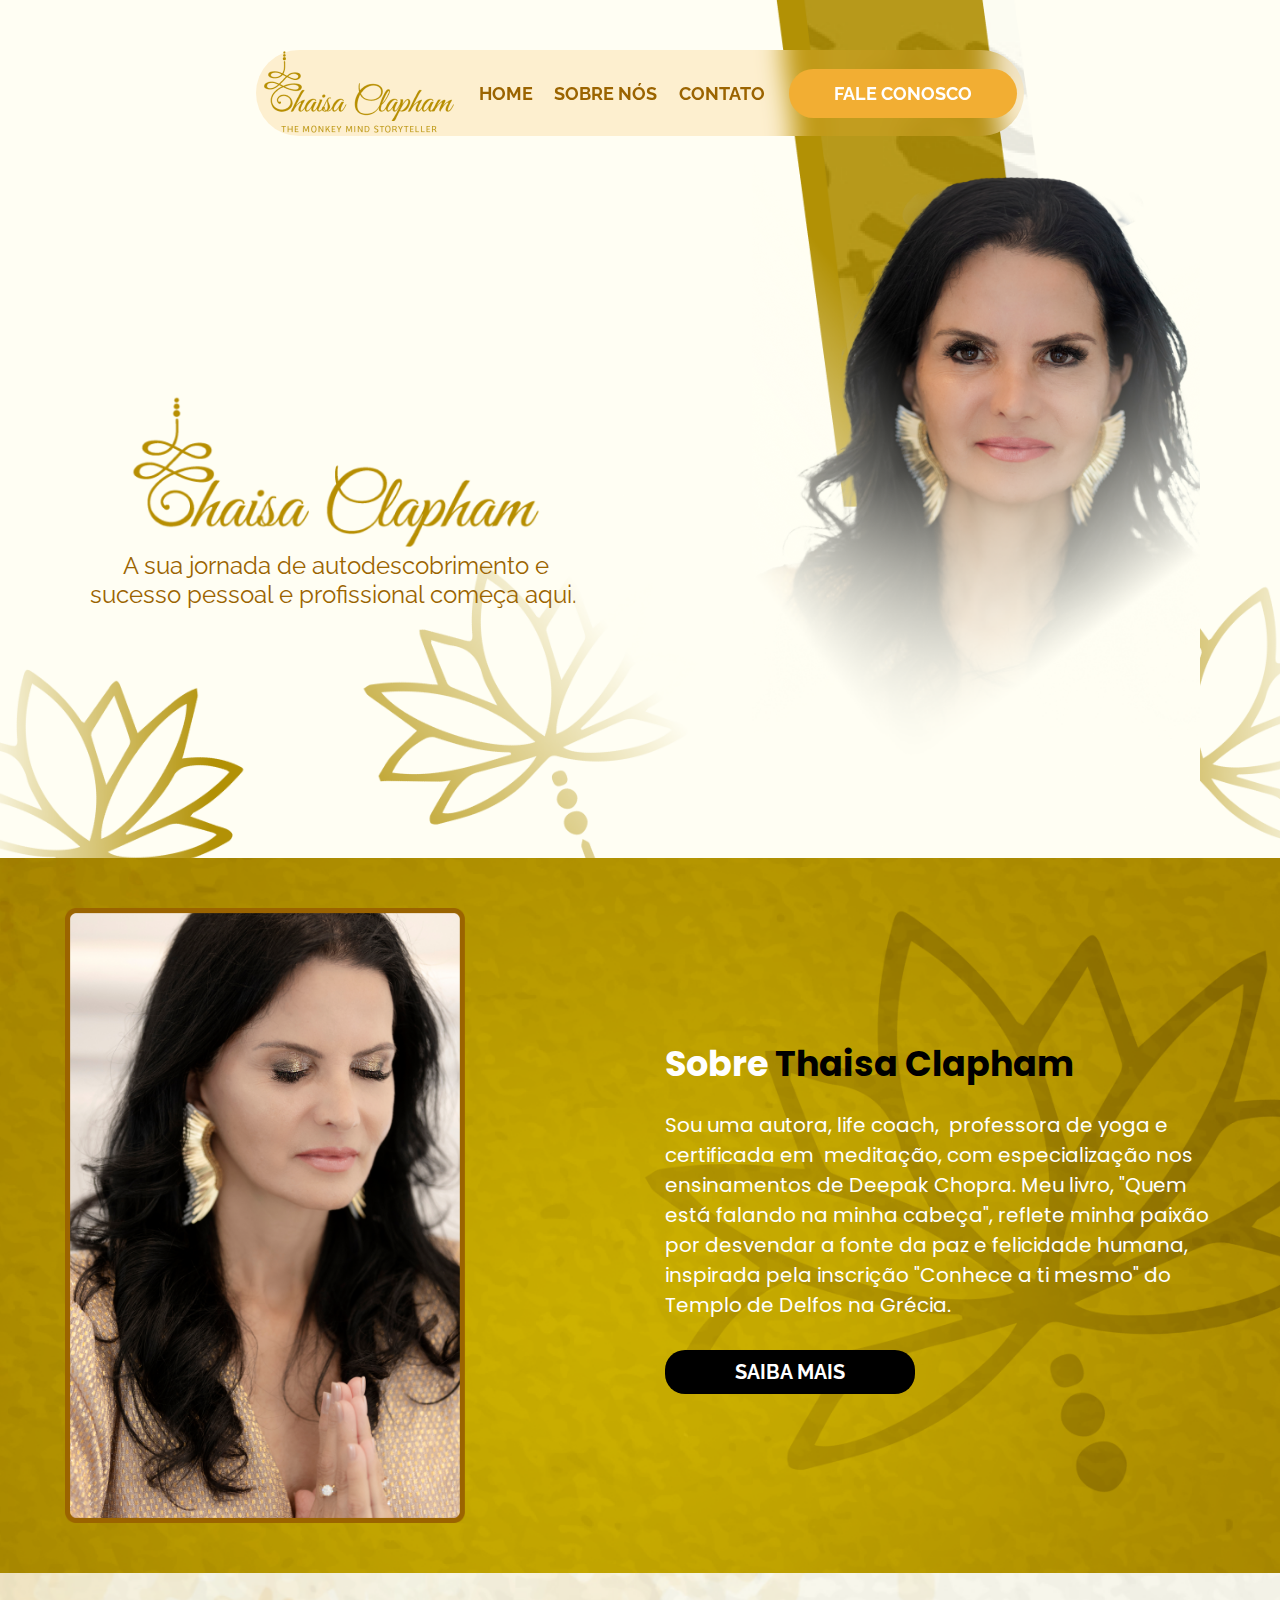
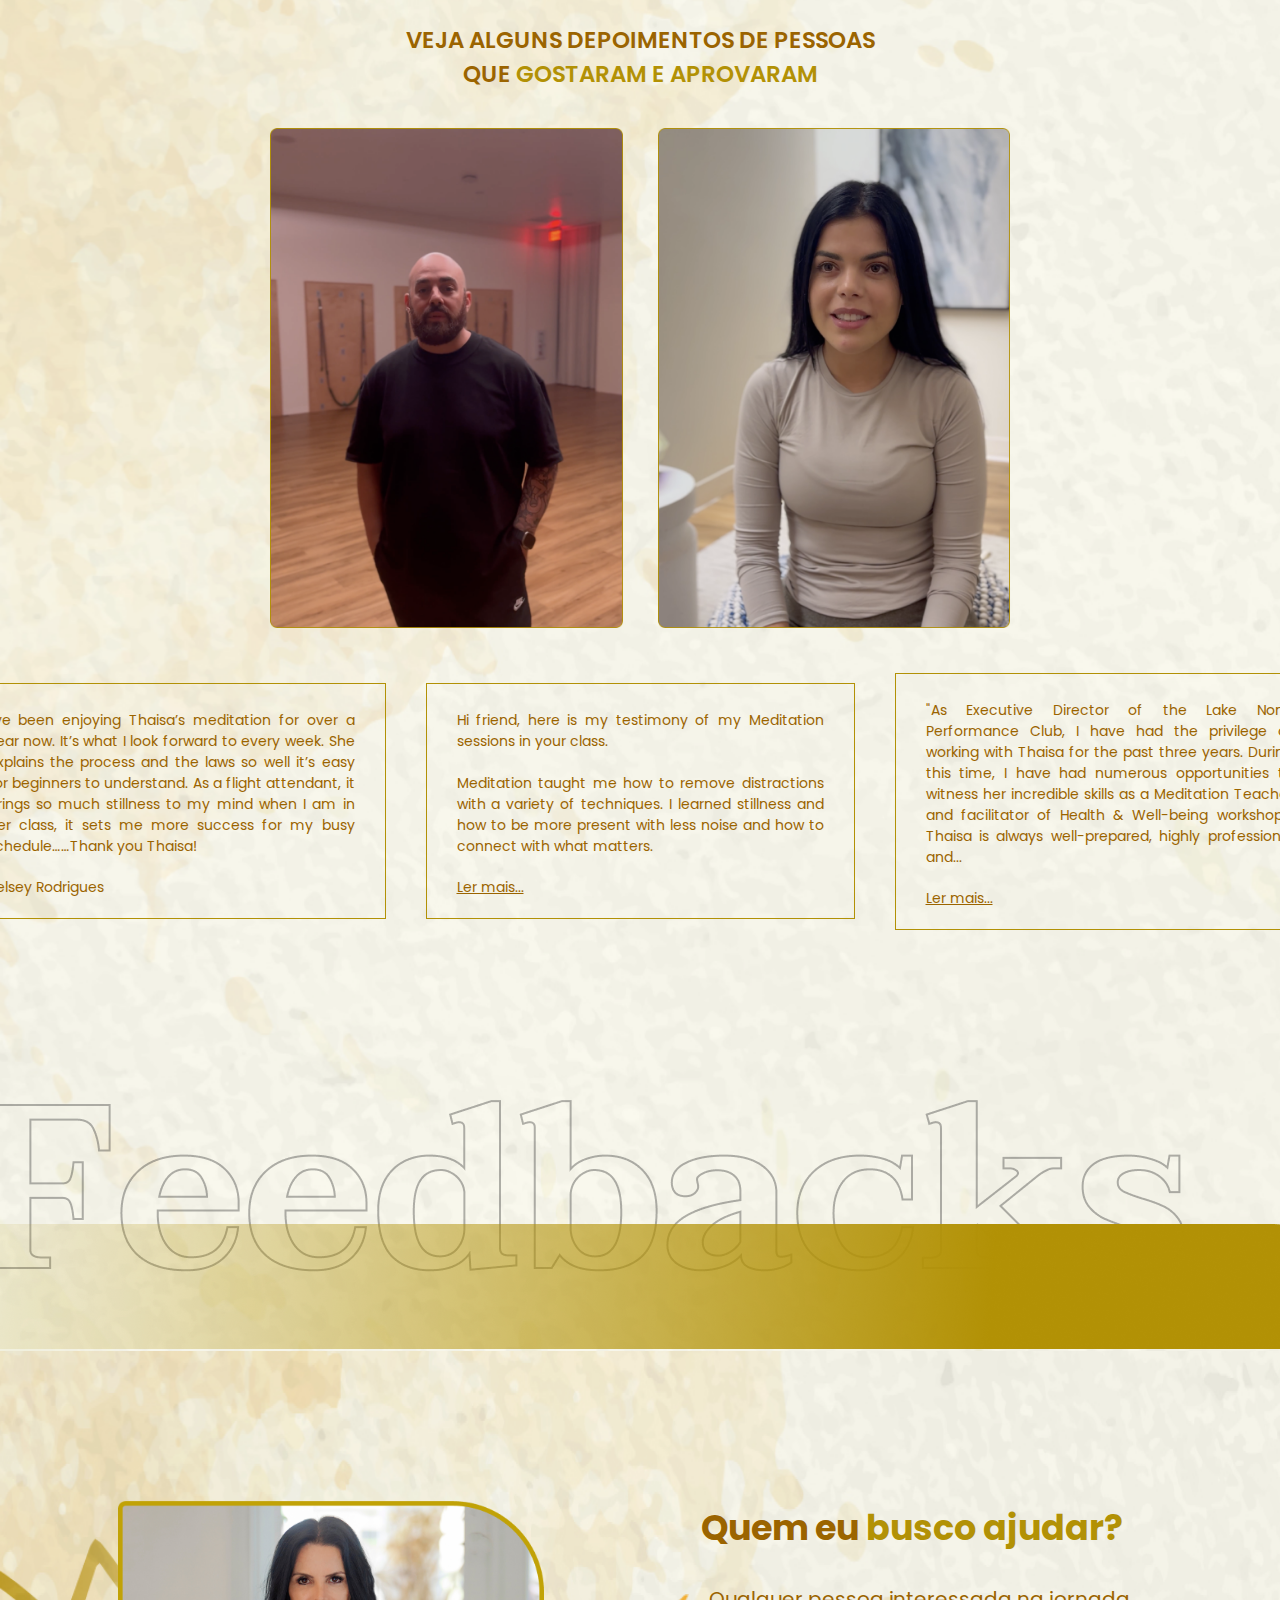
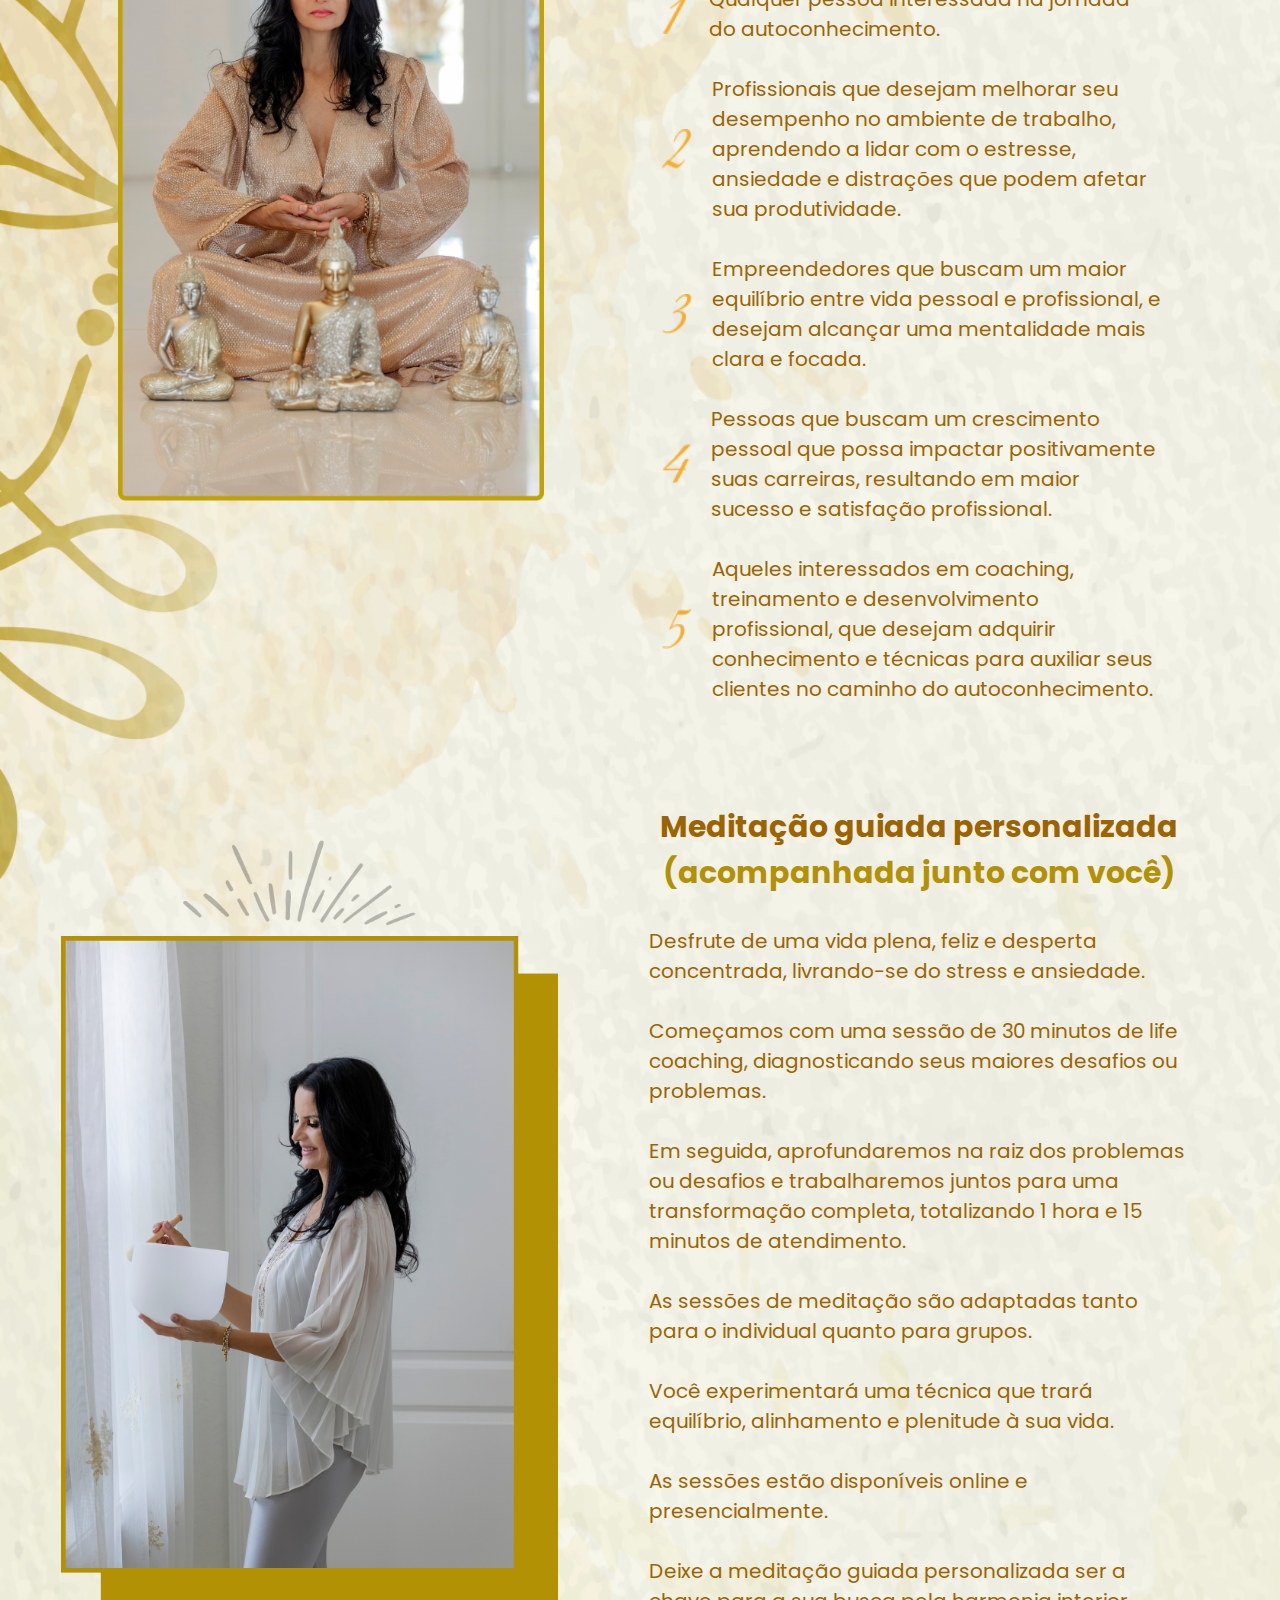
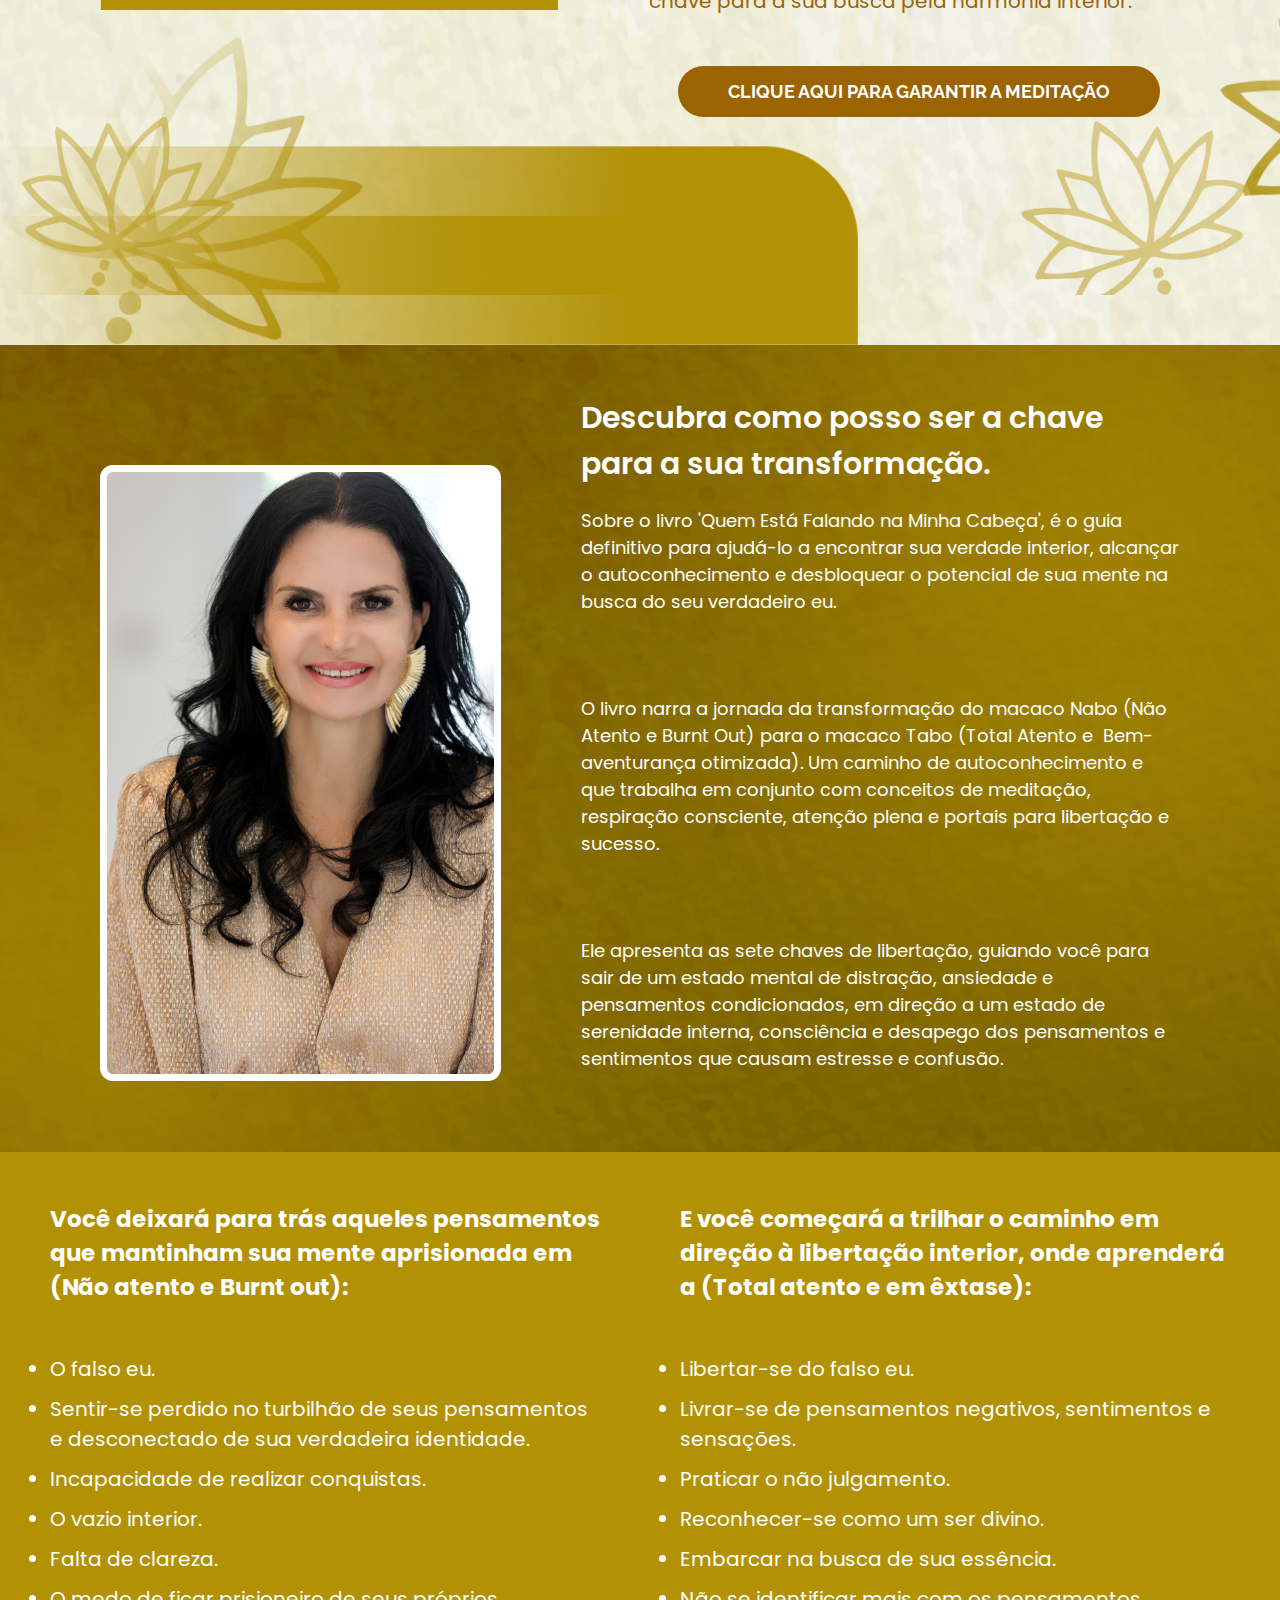
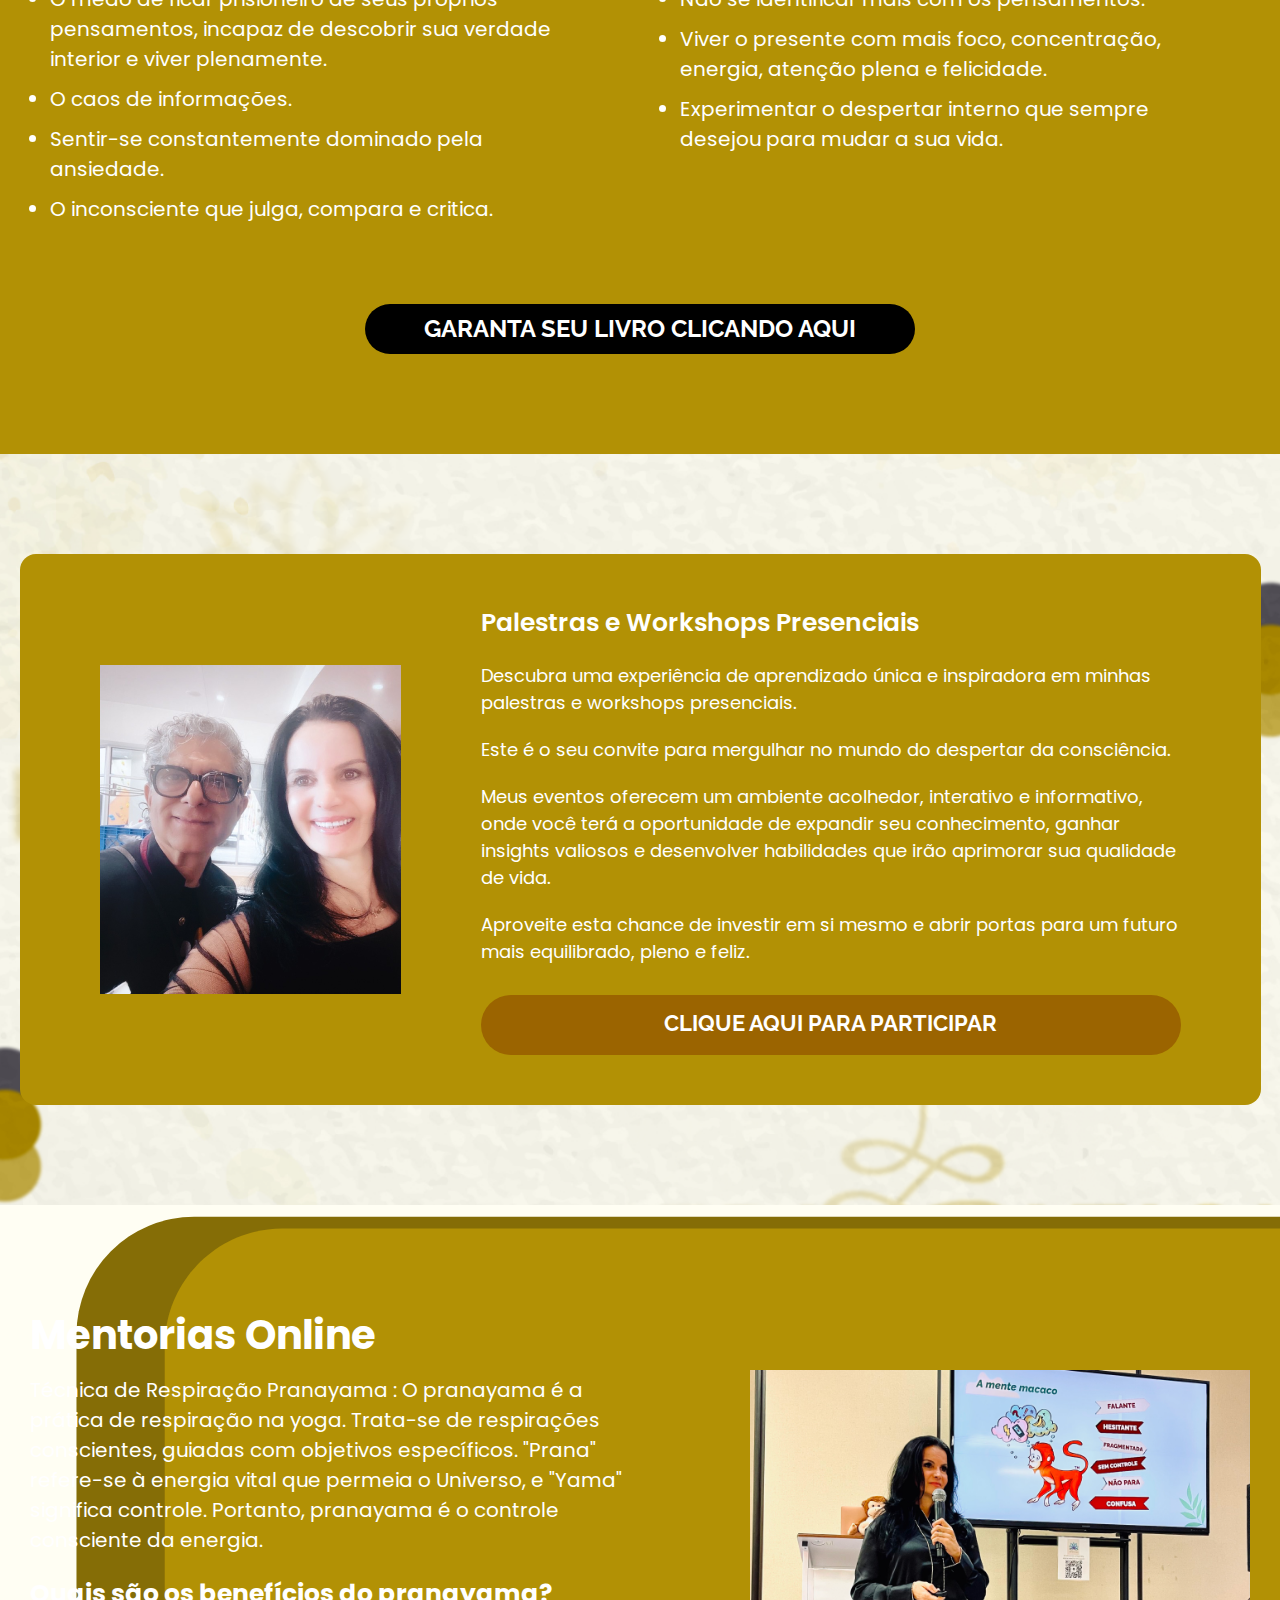
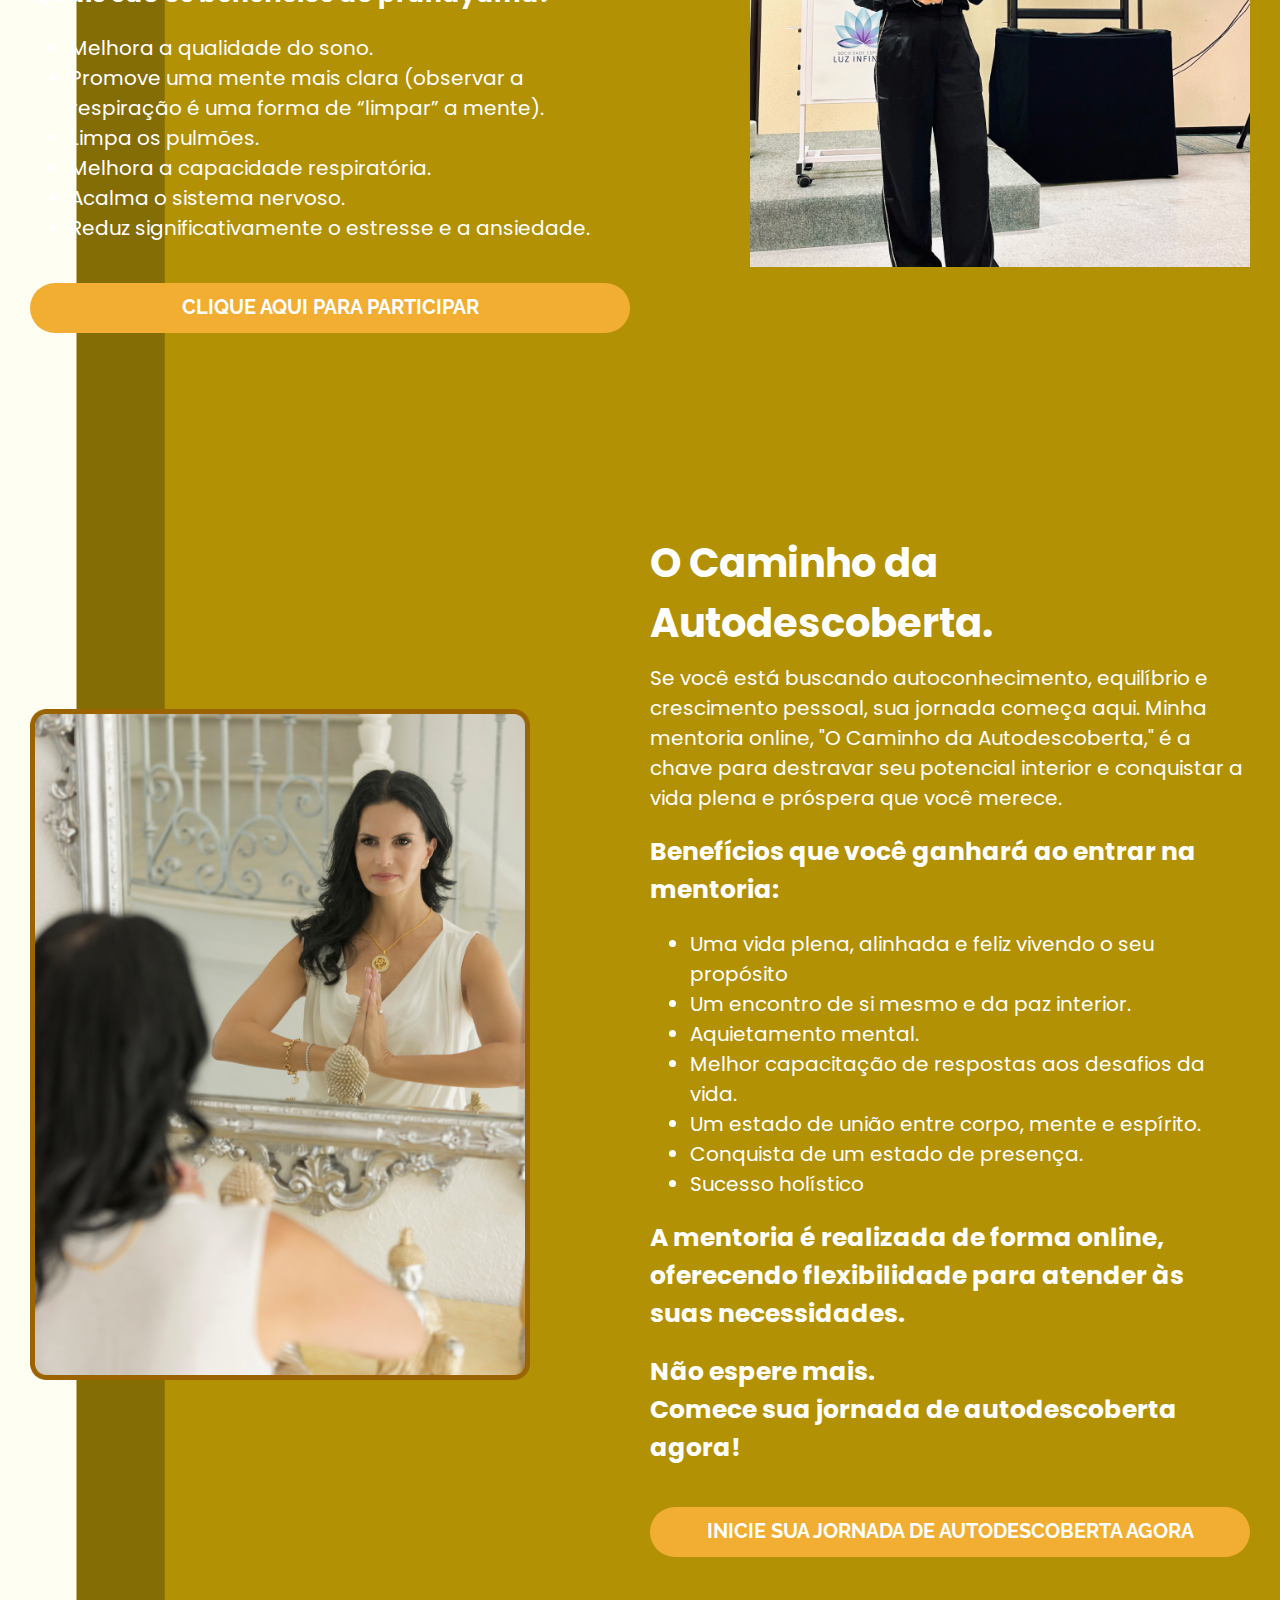
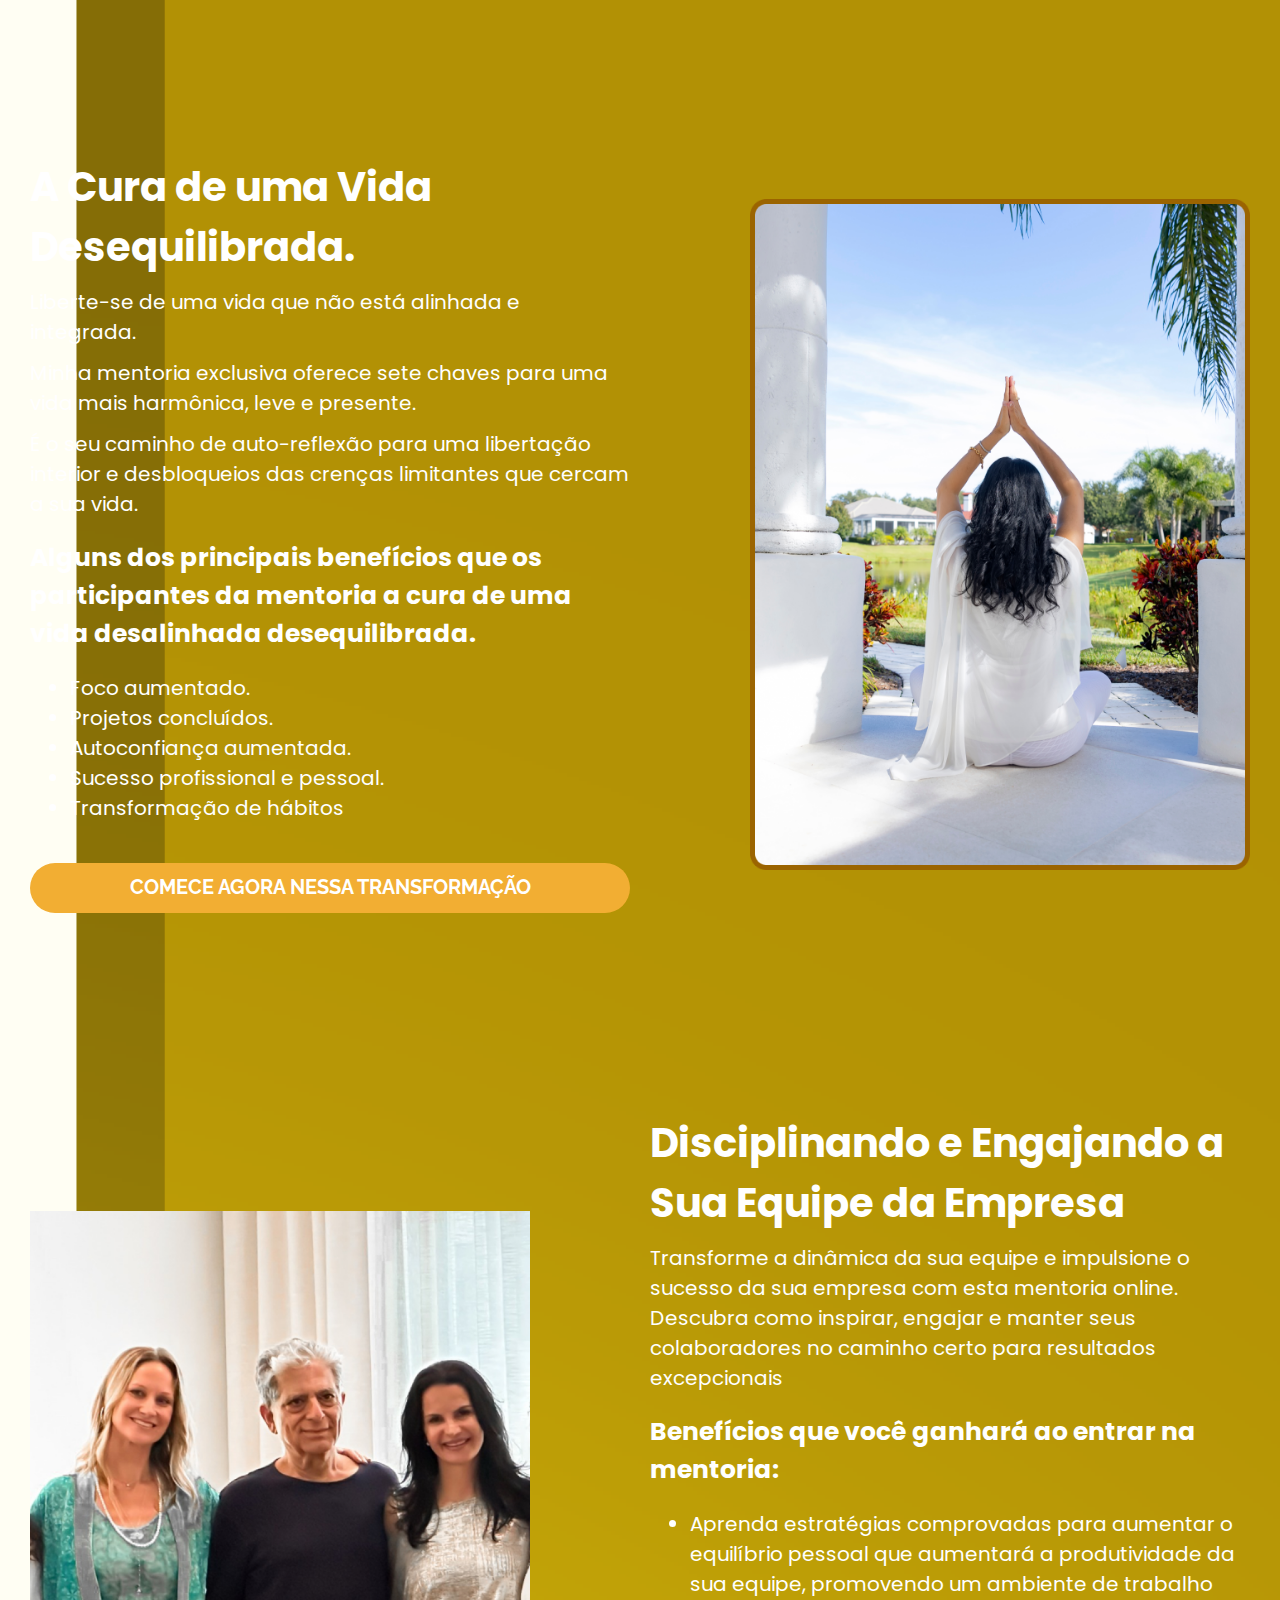
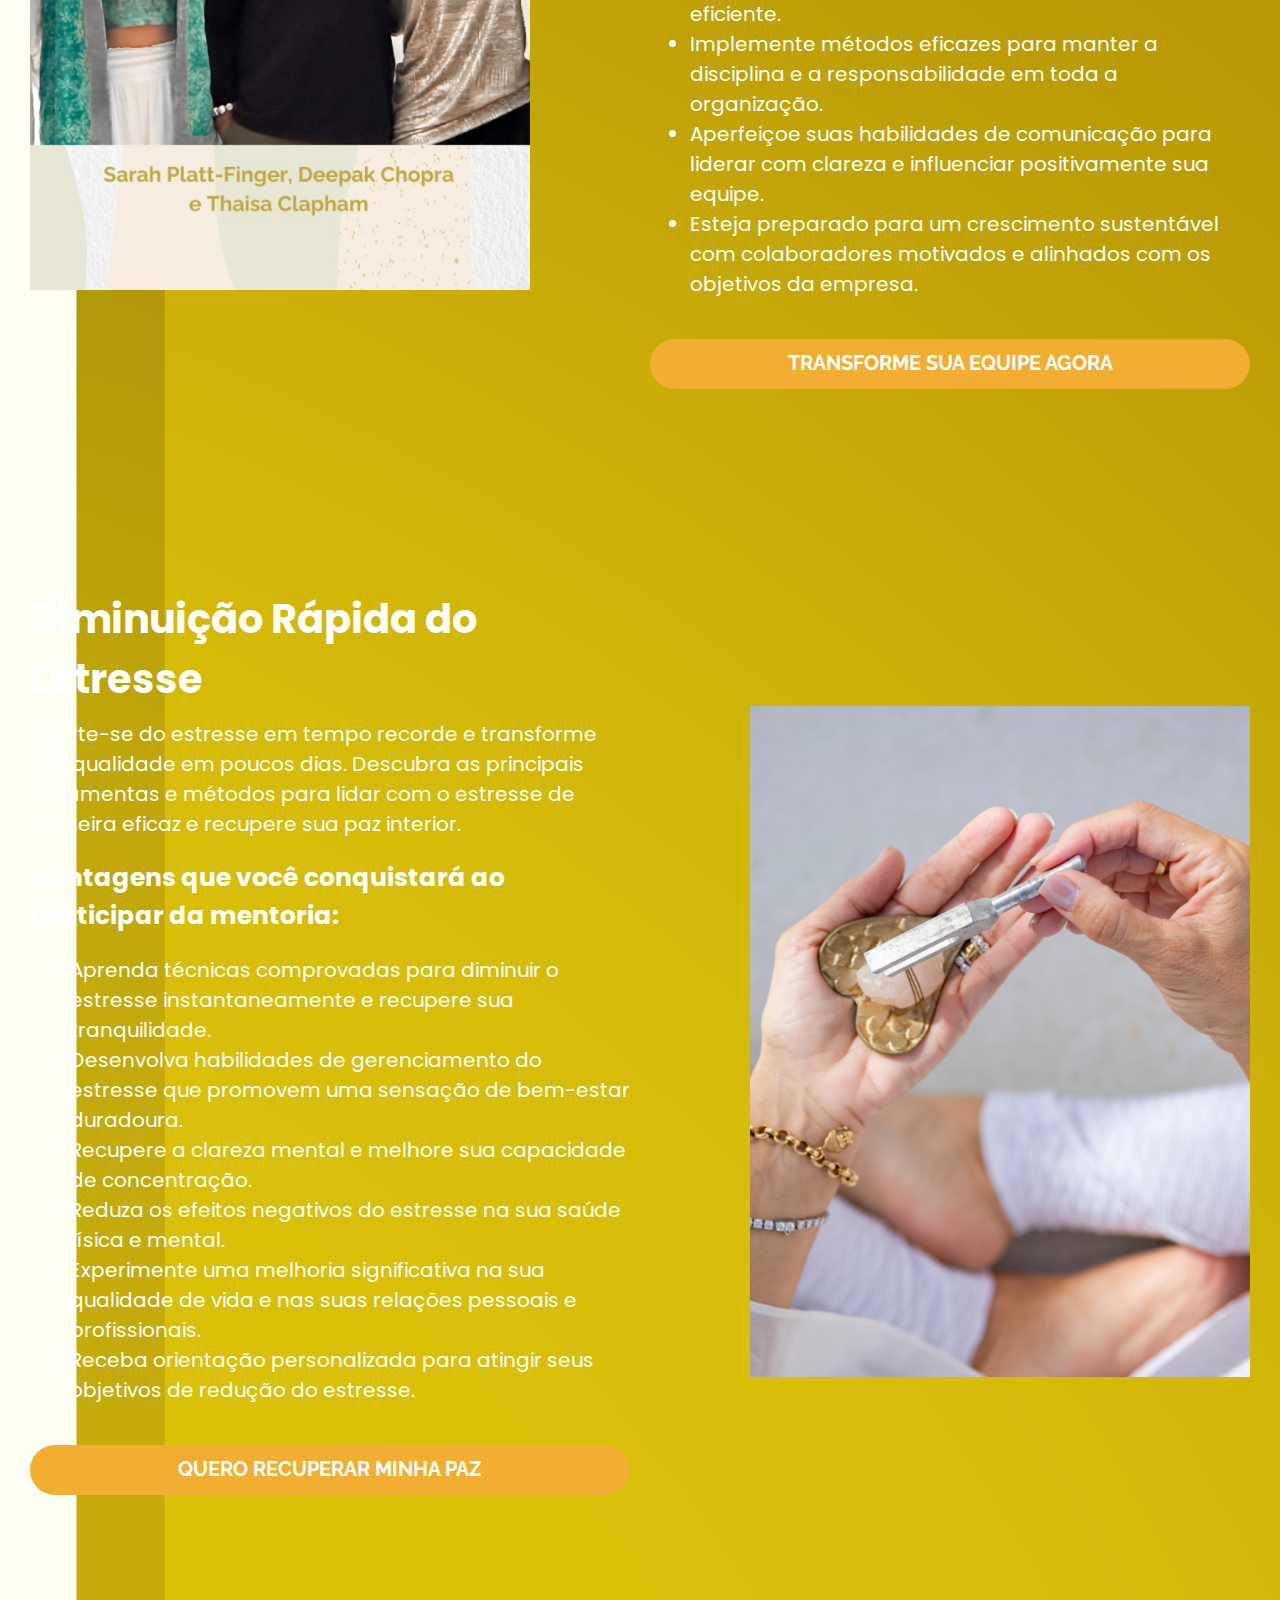
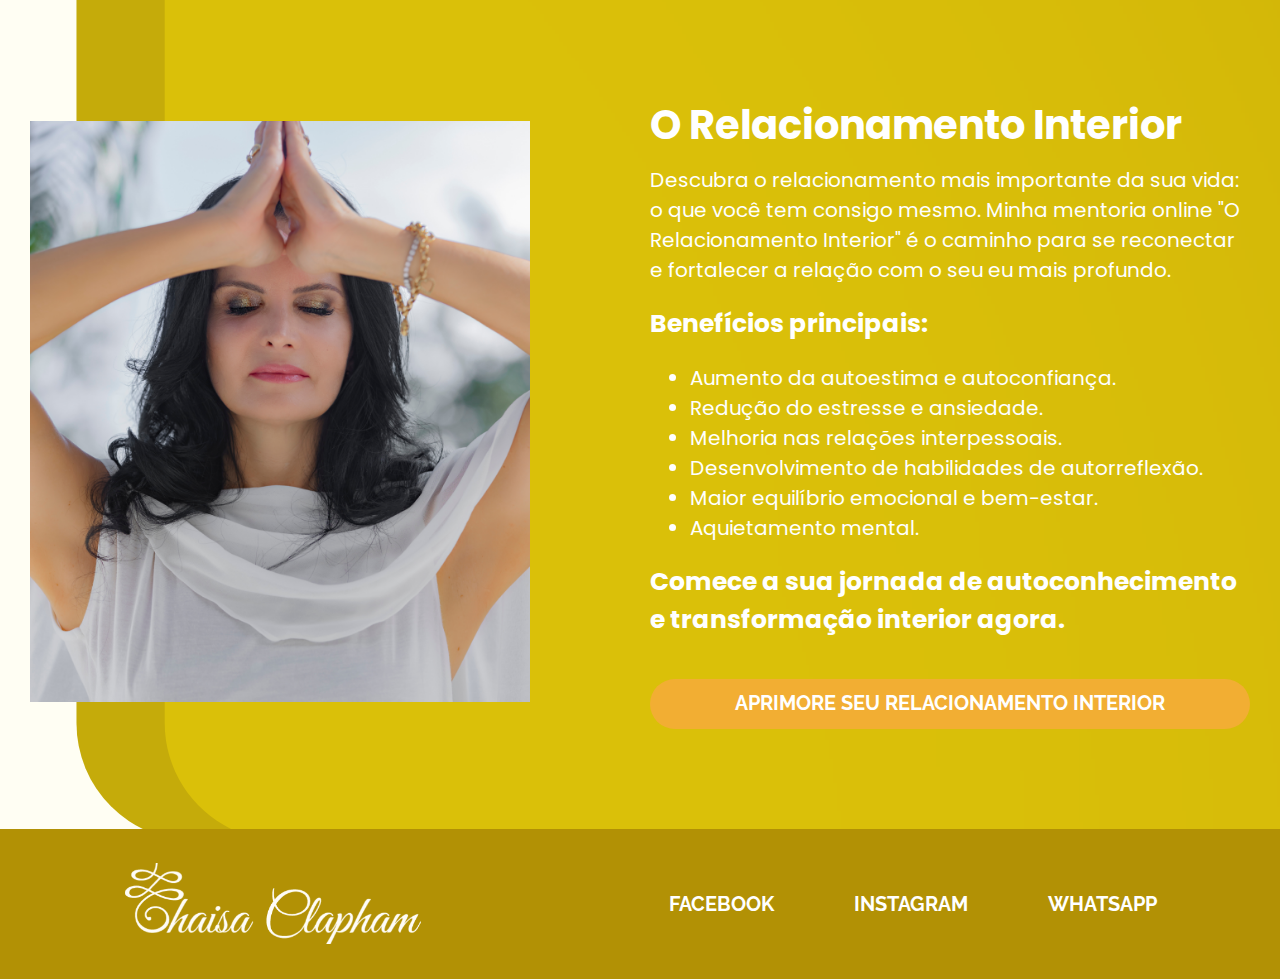
==== index.html @ 7221dc23 "added responsive menu" ====
<!DOCTYPE html>
<html lang="en">

<head>
    <meta charset="UTF-8">
    <meta name="viewport" content="width=device-width, initial-scale=1.0">
    <title>Thaisa Clapham - Meditation</title>
    <!-- Meta tags -->
    <meta name="description" content="Encontre paz interior e equilíbrio através da prática de meditação. Descubra técnicas, guias e recursos para iniciar ou aprimorar sua jornada de meditação.">
    <meta name="keywords" content="meditação, mindfulness, prática de meditação, bem-estar, saúde mental, relaxamento, técnicas de meditação, respiração consciente">
    <meta name="author" content="Thaisa Clapham">
    <meta name="robots" content="index, follow">
    <meta name="apple-mobile-web-app-capable" content="yes">
    <meta name="apple-mobile-web-app-status-bar-style" content="black-translucent"> 
    <meta name="apple-mobile-web-app-title" content="Nome do seu site ou aplicativo"> 
    <meta property="og:title" content="Thaisa Clapham - Meditação para a Paz Interior"> 
    <meta property="og:description" content="Descubra técnicas de meditação para encontrar paz interior e equilíbrio em sua vida diária.">
    <meta property="og:image" content="./assets/img/favicon/apple-touch-icon.png"> 
    <!-- CSS -->
    <link rel="stylesheet" href="./assets/css/style.css">
    <script src="./assets/js/main.js" defer></script>

    <!--Google Fonts-->
    <link rel="preconnect" href="https://fonts.googleapis.com">
    <link rel="preconnect" href="https://fonts.gstatic.com" crossorigin>
    <link
        href="https://fonts.googleapis.com/css2?family=Poppins:ital,wght@0,100;0,200;0,300;0,400;0,500;0,600;0,700;0,800;0,900;1,100;1,200;1,300;1,400;1,500;1,600;1,700;1,800;1,900&family=Raleway:ital,wght@0,100..900;1,100..900&display=swap"
        rel="stylesheet">
    <!-- Favicon-->
    <link rel="apple-touch-icon" sizes="180x180" href="./assets/img/favicon/apple-touch-icon.png">
    <link rel="icon" type="image/png" sizes="32x32" href="./assets/img/favicon/favicon-32x32.png">
    <link rel="icon" type="image/png" sizes="16x16" href="./assets/img/favicon/favicon-16x16.png">
    <link rel="manifest" href="./assets/img/favicon/site.webmanifest">
    <link rel="mask-icon" href="./assets/img/favicon/safari-pinned-tab.svg" color="#b29105">
    <meta name="msapplication-TileColor" content="#da532c">
    <meta name="theme-color" content="#ffffff">
</head>
</head>

<body>
    <section id="home" class="home">
        <nav class="nav-desk ">
            <img src="./assets/img/logo_nav.png">
            <ul class="nav-list">
                <li class="nav-list-item"><a href="#home">Home</a></li>
                <li class="nav-list-item"><a href="#about">Sobre nós</a></li>
                <li class="nav-list-item"><a href="#contact">Contato</a></li>
            </ul>
            <a href="#"><button class="cta-nav">Fale conosco</button></a>
        </nav>

        <nav class="nav-mobile">
            <img class="nav-logo" src="./assets/img/logo_nav.png">
            <div class="menu">
                <img class="open-menu" class="open" src="./assets/img/home/menu.svg">

            </div>
            <div class="showMenu hide">
                <ul class="nav-list ">
                    <li class="nav-list-item"><a href="#home">Home</a></li>
                    <li class="nav-list-item"><a href="#about">Sobre nós</a></li>
                    <li class="nav-list-item"><a href="#contact">Contato</a></li>
                    <li class="nav-list-item cta-mobile"><a href="#">Fale Conosco</a></li>
                </ul>

            </div>
        </nav>

        
        
        <div class="home-content">
            <div class="home-text">
                <img class="home-img" src="./assets/img/home/logo.png">
                <h1 class="home-title">A sua jornada de autodescobrimento e sucesso pessoal e profissional começa aqui. 
                </h1>
            </div>
            <img class="home-banner" src="./assets/img/home/home-img.png">

        </div>
    </section>

    <section id="about" class="about">
        <img class="about-img" src="./assets/img/about/about_thaisa.png">

        <div class="about-content">
            <h1 class="about-title"><span class="highlight-white">Sobre </span>Thaisa Clapham</h1>
            <p class="about-subtitle">Sou uma autora, life coach,  professora de yoga e certificada em  meditação, com
                especialização nos ensinamentos de Deepak Chopra. Meu livro, "Quem está falando na minha cabeça",
                reflete minha paixão por desvendar a fonte da paz e felicidade humana, inspirada pela inscrição "Conhece
                a ti mesmo" do Templo de Delfos na Grécia.</p>
            <a href="#" class="cta-about">Saiba mais</a>
        </div>
    </section>

    <section id="testimonials" class="testimonials">
        <h1 class="testimonials-title">Veja alguns depoimentos de pessoas que <span class="highlight-secondary">gostaram
                e aprovaram</span></h1>
        <div class="customer">
            <img class="customer-img" src="./assets/img/testimonial/testimonial1.png" alt="image 01">
            <img class="customer-img" src="./assets/img/testimonial/testimonial2.png" alt="image 02">
        </div>
        <div class="testimonials-box">
            <div class="testimonial-content">
                <p class="testimonial-text">I’ve been enjoying Thaisa’s meditation for over a year now. It’s what I look
                    forward to every week. She explains the process and the laws so well it’s easy for beginners to
                    understand. As a flight attendant, it brings so much stillness to my mind when I am in her class, it
                    sets me more success for my busy schedule……Thank you Thaisa!</p>
                <p class="testimonial-author">Kelsey Rodrigues</p>
            </div>
            <div class="testimonial-content">
                <p class="testimonial-text">Hi friend, here is my testimony of my
                    Meditation sessions in your class.
                    <br><br>
                    Meditation taught me how to remove distractions with a variety of techniques. I learned stillness
                    and how to be more present with less noise and how to connect with what matters.
                </p>
                <p class="testimonial-author"><a href="#">Ler mais...</a></p>
            </div>
            <div class="testimonial-content">
                <p class="testimonial-text">"As Executive Director of the Lake Nona Performance Club, I have had the
                    privilege of working with Thaisa for the past three years. During this time, I have had numerous
                    opportunities to witness her incredible skills as a Meditation Teacher and facilitator of Health &
                    Well-being workshops. Thaisa is always well-prepared, highly professional and...</p>
                    <p class="testimonial-author"><a href="#">Ler mais...</a></p>
            </div>
        </div>
        <div>
            <img class="feedback-img" src="./assets/img/testimonial/feedback.png">
        </div> 
    </section>

    <section id="services" class="services">
        <div class="service-one">
            <img class="service-one-img" src="./assets/img/services/img01.png">
            <div class="service-one-content">
                <h2 class="service-one-title">Quem eu <span class="highlight-secondary">busco ajudar?</span></h2>
                <ul class="service-one-list">
                    <li class="service-one-list-item"><img src="./assets/img/services/1.png">
                        <p>
                            Qualquer pessoa interessada na jornada do autoconhecimento.

                        </p>
                    </li>
                    <li class="service-one-list-item"><img src="./assets/img/services/2.png">
                        <p>
                            Profissionais que desejam melhorar seu desempenho no ambiente de trabalho, aprendendo a
                            lidar com o estresse, ansiedade e distrações que podem afetar sua produtividade.

                        </p>
                    </li>
                    <li class="service-one-list-item"><img src="./assets/img/services/3.png">
                        <p>
                            Empreendedores que buscam um maior equilíbrio entre vida pessoal e profissional, e desejam
                            alcançar uma mentalidade mais clara e focada.

                        </p>
                    </li>
                    <li class="service-one-list-item"><img src="./assets/img/services/4.png">
                        <p>
                            Pessoas que buscam um crescimento pessoal que possa impactar positivamente suas carreiras,
                            resultando em maior sucesso e satisfação profissional.

                        </p>
                    </li>
                    <li class="service-one-list-item"><img src="./assets/img/services/5.png">
                        <p>
                            Aqueles interessados em coaching, treinamento e desenvolvimento profissional, que desejam
                            adquirir conhecimento e técnicas para auxiliar seus clientes no caminho do autoconhecimento.

                        </p>
                    </li>
                </ul>
            </div>
        </div>

        <div class="service-two">
            <div class="service-two-content">
                <h2 class="service-two-title">Meditação guiada personalizada <span
                        class="highlight-secondary">(acompanhada junto com você)</span></h2>
                <ul class="service-two-list">
                    <li class="service-two-list-item">
                        <p>Desfrute de uma vida plena, feliz e desperta concentrada, livrando-se do stress e ansiedade.
                        </p>
                    </li>
                    <li class="service-two-list-item">
                        <p>Começamos com uma sessão de 30 minutos de life coaching, diagnosticando seus maiores desafios
                            ou problemas.</p>
                    </li>
                    <li class="service-two-list-item">
                        <p>Em seguida, aprofundaremos na raiz dos problemas ou desafios e trabalharemos juntos para uma
                            transformação completa, totalizando 1 hora e 15 minutos de atendimento.</p>
                    </li>
                    <li class="service-two-list-item">
                        <p>As sessões de meditação são adaptadas tanto para o individual quanto para grupos.</p>
                    </li>
                    <li class="service-two-list-item">
                        <p>Você experimentará uma técnica que trará equilíbrio, alinhamento e plenitude à sua vida.</p>
                    </li>
                    <li class="service-two-list-item">
                        <p>As sessões estão disponíveis online e presencialmente.</p>
                    </li>
                    <li class="service-two-list-item">
                        <p>Deixe a meditação guiada personalizada ser a chave para a sua busca pela harmonia interior.
                        </p>
                    </li>
                </ul>
                <a href="#" class="cta-service">Clique aqui para garantir a meditação</a>
            </div>
            <img class="service-two-img" src="./assets/img/services/img02.png">
        </div>
        <img class="services-footer-img" src="./assets/img/services/service-footer.png">
    </section>

    <section id="discover" class="discover">
        <img src="./assets/img/discover/discover_img.png">
        <div class="discover-content">
            <h1 class="discover-title">Descubra como posso ser a chave para a sua transformação.</h1>
            <p class="discover-subtitle">Sobre o livro 'Quem Está Falando na Minha Cabeça', é o guia definitivo para
                ajudá-lo a encontrar sua verdade interior, alcançar o autoconhecimento e desbloquear o potencial de sua
                mente na busca do seu verdadeiro eu.</p>

            <p class="discover-subtitle"> O livro narra a jornada da transformação do macaco Nabo (Não Atento e Burnt
                Out) para o macaco Tabo (Total Atento e  Bem- aventurança otimizada). Um caminho de autoconhecimento e
                que trabalha em conjunto com conceitos de meditação,  respiração consciente, atenção plena e portais
                para libertação e sucesso.</p>
            <p class="discover-subtitle">
                Ele apresenta as sete chaves de libertação, guiando você para sair de um estado mental de distração,
                ansiedade e pensamentos condicionados, em direção a um estado de serenidade interna, consciência e
                desapego dos pensamentos e sentimentos que causam estresse e confusão.
            </p>
        </div>
    </section>

    <section id="book" class="book">
        <div class="book-content">
            <div class="left-content">
                <h2 class="book-content-title">Você deixará para trás aqueles pensamentos que mantinham sua mente
                    aprisionada em (Não atento e Burnt out):</h2>
                <ul class="book-content-list">
                    <li class="book-content-list-item">O falso eu.</li>
                    <li class="book-content-list-item">Sentir-se perdido no turbilhão de seus pensamentos e desconectado
                        de sua verdadeira identidade.</li>
                    <li class="book-content-list-item">Incapacidade de realizar conquistas.</li>
                    <li class="book-content-list-item">O vazio interior.</li>
                    <li class="book-content-list-item">Falta de clareza.</li>
                    <li class="book-content-list-item">O medo de ficar prisioneiro de seus próprios pensamentos, incapaz
                        de descobrir sua verdade interior e viver plenamente.</li>
                    <li class="book-content-list-item">O caos de informações.</li>
                    <li class="book-content-list-item">Sentir-se constantemente dominado pela ansiedade.</li>
                    <li class="book-content-list-item">O inconsciente que julga, compara e critica.</li>

                </ul>
            </div>

            <div class="right-content">
                <h2 class="book-content-title">E você começará a trilhar o caminho em direção à libertação interior,
                    onde aprenderá a (Total atento e em êxtase):</h2>
                <ul class="book-content-list">
                    <li class="book-content-list-item">Libertar-se do falso eu.</li>
                    <li class="book-content-list-item">Livrar-se de pensamentos negativos, sentimentos e sensações.</li>
                    <li class="book-content-list-item">Praticar o não julgamento.</li>
                    <li class="book-content-list-item">Reconhecer-se como um ser divino.</li>
                    <li class="book-content-list-item">Embarcar na busca de sua essência.</li>
                    <li class="book-content-list-item">Não se identificar mais com os pensamentos.</li>
                    <li class="book-content-list-item">Viver o presente com mais foco, concentração, energia, atenção
                        plena e felicidade.</li>
                    <li class="book-content-list-item">Experimentar o despertar interno que sempre desejou para mudar a
                        sua vida.</li>

                </ul>
            </div>

        </div>



        <a href="#"><button class="get-book">Garanta seu livro clicando aqui</button></a>

    </section>

    <section id="workshop" class="workshop">
        <div class="workshop-box">
            <img src="./assets/img/workshop/workshop-img.png">
            <div class="workshop-content">
                <h1 class="workshop-title">
                    Palestras e Workshops Presenciais
                </h1>
                <p class="workshop-subtitle">Descubra uma experiência de aprendizado única e inspiradora em minhas
                    palestras e workshops presenciais.</p>
                <p class="workshop-subtitle">Este é o seu convite para mergulhar no mundo do despertar da consciência. 
                </p>
                <p class="workshop-subtitle">Meus eventos oferecem um ambiente acolhedor, interativo e informativo, onde
                    você terá a oportunidade de expandir seu conhecimento, ganhar insights valiosos e desenvolver
                    habilidades que irão aprimorar sua qualidade de vida.</p>
                <p class="workshop-subtitle">Aproveite esta chance de investir em si mesmo e abrir portas para um futuro
                    mais equilibrado, pleno e feliz.</p>
                <a href="#" class="cta-workshop"> Clique aqui para participar</a>
            </div>
        </div>
    </section>

    <section id="start" class="start">
        <div class="start-content">
            <div class="start-content-side">
                <h1 class="start-title">Mentorias Online</h1>
                <p class="start-text">Técnica de Respiração Pranayama : O pranayama é a prática de respiração na yoga.
                    Trata-se de respirações conscientes, guiadas com objetivos específicos. "Prana" refere-se à energia
                    vital que permeia o Universo, e "Yama" significa controle. Portanto, pranayama é o controle
                    consciente da energia. </p>
                <h4 class="start-subtitle">Quais são os benefícios do pranayama?</h4>
                <ul class="start-content-list">
                    <li class="start-content-list-item">Melhora a qualidade do sono.</li>
                    <li class="start-content-list-item">Promove uma mente mais clara (observar a respiração é uma forma
                        de “limpar” a mente).</li>
                    <li class="start-content-list-item">Limpa os pulmões.</li>
                    <li class="start-content-list-item">Melhora a capacidade respiratória. </li>
                    <li class="start-content-list-item">Acalma o sistema nervoso. </li>
                    <li class="start-content-list-item">Reduz significativamente o estresse e a ansiedade.</li>
                </ul>
                <a class="cta-start" href="#">Clique aqui para participar</a>

            </div>
            <img class="start-img" src="./assets/img/start/start1.png">
        </div>

        <div class="start-content">
            <img class="start-img" src="./assets/img/start/start2.png">
            <div class="start-content-side">
                <h1 class="start-title">O Caminho da Autodescoberta.</h1>

                <p class="start-text">Se você está buscando autoconhecimento, equilíbrio e crescimento pessoal, sua
                    jornada começa aqui. Minha mentoria online, "O Caminho da Autodescoberta," é a chave para destravar
                    seu potencial interior e conquistar a vida plena e próspera que você merece.</p>

                <h4 class="start-subtitle">Benefícios que você ganhará ao entrar na mentoria:</h4>

                <ul class="start-content-list">
                    <li class="start-content-list-item">Uma vida plena, alinhada e feliz vivendo o seu propósito</li>
                    <li class="start-content-list-item">Um encontro de si mesmo e da paz interior.</li>
                    <li class="start-content-list-item">Aquietamento mental.</li>
                    <li class="start-content-list-item">Melhor capacitação de respostas aos desafios da vida. </li>
                    <li class="start-content-list-item">Um estado de união entre corpo, mente e espírito.</li>
                    <li class="start-content-list-item">Conquista de um estado de presença.</li>
                    <li class="start-content-list-item">Sucesso holístico</li>
                </ul>

                <h4 class="start-subtitle">A mentoria é realizada de forma online, oferecendo flexibilidade para atender
                    às suas necessidades.</h4>

                <h4 class="start-subtitle">Não espere mais. <br>
                    Comece sua jornada de autodescoberta agora!</h4>

                    <a class="cta-start" href="#">Inicie sua jornada de autodescoberta agora</a>

            </div>

        </div>

        <div class="start-content">
            <div class="start-content-side">
                <h1 class="start-title">A Cura de uma Vida Desequilibrada.
                </h1>
                <p class="start-text">Liberte-se de uma vida que não está alinhada e integrada.</p>
                <br>
                <p class="start-text">Minha mentoria exclusiva oferece sete chaves para uma vida mais harmônica, leve e
                    presente.</p>
                <br>
                <p class="start-text">É o seu caminho de auto-reflexão para uma libertação interior e desbloqueios das
                    crenças limitantes que cercam a sua vida. </p>

                <h4 class="start-subtitle">Alguns dos principais benefícios que os participantes da mentoria a cura de
                    uma vida desalinhada desequilibrada.</h4>
                <ul class="start-content-list">
                    <li class="start-content-list-item">Foco aumentado.</li>
                    <li class="start-content-list-item">Projetos concluídos.</li>
                    <li class="start-content-list-item"> Autoconfiança aumentada.</li>
                    <li class="start-content-list-item">Sucesso profissional e pessoal.</li>
                    <li class="start-content-list-item"> Transformação de hábitos</li>
                </ul>
                <a class="cta-start" href="#">Comece agora nessa transformação</a>

            </div>
            <img class="start-img" src="./assets/img/start/start3.png">
        </div>

        <div class="start-content">
            <img class="start-img" src="./assets/img/start/start4.png">
            <div class="start-content-side">
                <h1 class="start-title">Disciplinando e Engajando a Sua Equipe da Empresa</h1>

                <p class="start-text">Transforme a dinâmica da sua equipe e impulsione o sucesso da sua empresa com esta
                    mentoria online. Descubra como inspirar, engajar e manter seus colaboradores no caminho certo para
                    resultados excepcionais </p>

                <h4 class="start-subtitle">Benefícios que você ganhará ao entrar na mentoria:</h4>

                <ul class="start-content-list">
                    <li class="start-content-list-item">Aprenda estratégias comprovadas para aumentar o equilíbrio
                        pessoal que aumentará a produtividade da sua equipe, promovendo um ambiente de trabalho
                        eficiente.
                    </li>
                    <li class="start-content-list-item">Implemente métodos eficazes para manter a disciplina e a
                        responsabilidade em toda a organização.</li>
                    <li class="start-content-list-item">Aperfeiçoe suas habilidades de comunicação para liderar com
                        clareza e influenciar positivamente sua equipe.</li>
                    <li class="start-content-list-item">Esteja preparado para um crescimento sustentável com
                        colaboradores motivados e alinhados com os objetivos da empresa.</li>

                </ul>

                <a class="cta-start" href="#">Transforme sua equipe agora</a>

            </div>

        </div>

        <div class="start-content">
            <div class="start-content-side">
                <h1 class="start-title">Diminuição Rápida do Estresse
                </h1>
                <p class="start-text">Liberte-se do estresse em tempo recorde e transforme sua qualidade em poucos dias.
                    Descubra as principais ferramentas e métodos para lidar com o estresse de maneira eficaz e recupere
                    sua paz interior.</p>

                <h4 class="start-subtitle">Vantagens que você conquistará ao participar da mentoria:</h4>
                <ul class="start-content-list">
                    <li class="start-content-list-item">Aprenda técnicas comprovadas para diminuir o estresse
                        instantaneamente e recupere sua tranquilidade.</li>
                    <li class="start-content-list-item">Desenvolva habilidades de gerenciamento do estresse que promovem
                        uma sensação de bem-estar duradoura.</li>
                    <li class="start-content-list-item"> Recupere a clareza mental e melhore sua capacidade de
                        concentração.</li>
                    <li class="start-content-list-item">Reduza os efeitos negativos do estresse na sua saúde física e
                        mental.</li>
                    <li class="start-content-list-item"> Experimente uma melhoria significativa na sua qualidade de vida
                        e nas suas relações pessoais e profissionais.</li>
                    <li class="start-content-list-item"> Receba orientação personalizada para atingir seus objetivos de
                        redução do estresse.</li>
                </ul>
                <a class="cta-start" href="#">Quero recuperar minha paz</a>

            </div>
            <img class="start-img" src="./assets/img/start/start5.png">
        </div>

        <div class="start-content">
            <img class="start-img" src="./assets/img/start/start6.png">
            <div class="start-content-side">
                <h1 class="start-title">O Relacionamento Interior </h1>

                <p class="start-text">Descubra o relacionamento mais importante da sua vida: o que você tem consigo
                    mesmo. Minha mentoria online "O Relacionamento Interior" é o caminho para se reconectar e fortalecer
                    a relação com o seu eu mais profundo.</p>

                <h4 class="start-subtitle">Benefícios principais:</h4>

                <ul class="start-content-list">
                    <li class="start-content-list-item">Aumento da autoestima e autoconfiança.
                    </li>
                    <li class="start-content-list-item">Redução do estresse e ansiedade.</li>
                    <li class="start-content-list-item">Melhoria nas relações interpessoais.</li>
                    <li class="start-content-list-item">Desenvolvimento de habilidades de autorreflexão.</li>
                    <li class="start-content-list-item">Maior equilíbrio emocional e bem-estar.</li>
                    <li class="start-content-list-item">Aquietamento mental.</li>

                </ul>

                <h4 class="start-subtitle">Comece a sua jornada de autoconhecimento e transformação interior agora. 
                </h4>

                <a class="cta-start" href="#">Aprimore seu relacionamento interior</a>

            </div>

        </div>

    </section>


    <footer>
        <img class="footer-img" src="./assets/img/footer_logo.png" alt="logo do rodapé">
        <div class="footer-links">
            <ul class="footer-links-list">
                <li><a href="#">Facebook</a></li>
                <li><a href="#">Instagram</a></li>
                <li><a href="#">WhatsApp</a></li>
            </ul>
        </div>
    </footer>

</body>

</html>
---- assets/css/style.css ----
* {
    margin: 0;
    padding: 0;
    box-sizing: border-box;
}

:root {
    font-size: 62.5%;
    --ff-primary: "Raleway", sans-serif;
    --ff-secondary: "Poppins", sans-serif;
    --color--dark: #9b6400;

    --bg-color: #fffef3;
    --bg-navbar: #f2ae3330;
    --bg-cta-nav: #f2ae33;
    --bg-discover: #856d06;

    --white: #fff;
    --black: #000;

    --color-primary: #9b6400;
    --color-primary-darker: #835603;
    --color-secondary: #b29105;
    --color-secondary-darker: #e69e1a;
    --box-color: #1d1d1d;

    --footer-color: #b29105;
}

body {
    background-color: var(--bg-color);
}

.highlight-white {
    color: var(--white);
}

.highlight-primary {
    color: var(--color-primary);
}

.highlight-secondary {
    color: var(--color-secondary);
}

.hide {
    display: none !important;
}

/* HOME */

.home {
    background-image: url(../img/bg/home.png);
    display: flex;
    flex-direction: column;
    background-size: cover;
}

nav {
    display: flex;
    justify-content: space-around;
    align-items: center;
    background-color: var(--bg-navbar);
    backdrop-filter: blur(13.5px);
    -webkit-backdrop-filter: blur(13.5px);
    border-radius: 7.6rem;
    width: 60%;
    margin: 5rem auto 1rem auto;
}

.cta-nav {
    cursor: pointer;
    background-color: var(--bg-cta-nav);
    border: none;
    color: var(--white);
    border-radius: 3.8rem;
    font-family: var(--ff-primary);
    font-size: 1.8rem;
    font-weight: bold;
    text-transform: uppercase;
    padding: 1.4rem 4.5rem;
}

.cta-nav:hover {
    background-color: #e7a529;
}

.cta-nav a {
    text-decoration: none;
    color: var(--color-primary);
}



.nav-list {
    display: flex;
    justify-content: space-around;
    align-items: center;
    width: 48%;
    color: var(--color-primary);
    font-size: 1.8rem;
    font-family: var(--ff-primary);
    font-weight: bold;
}

.nav-list a {

    text-decoration: none;
    color: var(--color-primary);

}

.nav-list a:hover {
    color: #e7a529;

}

.nav-list-item {
    list-style: none;
    text-transform: uppercase;
}

.nav-mobile{
    display: none;
}

.home-content {
    display: flex;
    justify-content: space-around;
    align-items: center;
}

.home-img {
    width: 50rem;
}

.home-banner {
    width: 60rem;
}

.home-text {
    display: flex;
    flex-direction: column;
    width: 40%;
    align-items: center;
    margin-top: -30rem;
}

.home-title {
    font-family: var(--ff-primary);
    font-size: 2.4rem;
    text-align: center;
    color: var(--color-primary);
    font-weight: 400;
}

/* ABOUT */

#about {
    background-image: url(../img/bg/bg-about.png);

    background-size: cover;
}

.about {
    display: flex;
    justify-content: center;
    align-items: center;
    gap: 20rem;
}

.about-img {
    width: 40rem;
    margin-top: 5rem;
    margin-bottom: 5rem;
}

.about-content {
    display: flex;
    flex-direction: column;
    width: 55rem;
}

.about-title {
    font-family: var(--ff-secondary);
    font-size: 3.5rem;
    color: var(--black);
}

.about-subtitle {
    font-family: var(--ff-secondary);
    font-size: 2rem;
    color: var(--white);
    margin-top: 2rem;
    margin-bottom: 3rem;
}

.cta-about {
    border: none;
    font-family: var(--ff-primary);
    font-weight: bold;
    font-size: 2rem;
    background-color: var(--black);
    color: var(--white);
    border-radius: 2rem;
    width: 25rem;
    padding: 1rem;
    cursor: pointer;
    text-decoration: none;
    text-align: center;
    text-transform: uppercase;
}

/* TESTIMONIALS */

#testimonials {
    background-image: url(../img/bg/bg-testimonials.png);
    background-size: cover;
}

.testimonials {
    display: flex;
    flex-direction: column;
    justify-content: center;
    align-items: center;
}

.testimonials-title {
    font-size: 2.3rem;
    text-transform: uppercase;
    font-family: var(--ff-secondary);
    font-weight: 600;
    color: var(--color-primary);
    width: 50rem;
    text-align: center;
    margin-top: 5rem;
    margin-bottom: 3.7rem;
}

.customer {
    display: flex;
    gap: 3.5rem;
}

.customer-img {
    height: 50rem;
}

.testimonials-box {
    display: flex;
    justify-content: space-around;
    align-items: center;
    gap: 4rem;
    margin: 4.5rem 2rem;
}

.testimonial-content {
    border: 1px solid var(--color-secondary);
    padding: 2.6rem 3rem 2rem 3rem;
    width: 42.9rem;
}

.testimonial-text {
    font-family: var(--ff-secondary);
    font-size: 1.4rem;
    text-align: justify;
    color: var(--color-primary);
}

.testimonial-author {
    color: var(--color-primary);
    font-size: 1.4rem;
    font-family: var(--ff-secondary);
    margin-top: 2rem;
}

.testimonial-author a {
    color: var(--color-primary);

}

/* SERVICES */

#services {
    background-image: url(../img/bg/bg-service.png);
    background-size: cover;
}

.services {
    display: flex;
    justify-content: center;
    flex-direction: column;
}

.service-one {
    display: flex;
    align-items: center;
    justify-content: space-evenly;

    margin-top: 10rem;
}

.service-one-img {
    height: 60rem;
}

.service-one-content {
    display: flex;
    flex-direction: column;
    align-items: center;
    width: 50rem;
}

.service-one-title {
    font-family: var(--ff-secondary);
    font-size: 3.5rem;
    color: var(--color-primary);
}

.service-one-list-item {
    display: flex;
    align-items: center;
    margin-top: 3rem;
}

.service-one-list-item img {
    margin-right: 2rem;
    width: 3rem;
    height: 4rem;
}

.service-one-list-item p {
    font-size: 2rem;
    font-family: var(--ff-secondary);
    color: var(--color-primary);
}

.service-two {
    margin-top: 10rem;
    display: flex;
    align-items: center;
    justify-content: space-evenly;
}

.service-two-content {
    display: flex;
    flex-direction: column;
    align-items: center;
    justify-content: center;
    /* text-align: center; */
    width: 60rem;
}

.service-two-title {
    font-family: var(--ff-secondary);
    font-size: 3rem;
    color: var(--color-primary);
    text-align: center;
}

.service-two-list-item {
    display: flex;
    align-items: center;
    margin-top: 3rem;
    width: 54rem;
}

.service-two-list-item p {
    font-size: 2rem;
    font-family: var(--ff-secondary);
    color: var(--color-primary);
}

.cta-service {
    margin-top: 5rem;
    cursor: pointer;
    border: none;
    border-radius: 4rem;
    text-transform: uppercase;
    font-family: var(--ff-primary);
    font-weight: bold;
    font-size: 1.8rem;
    color: var(--white);
    background-color: var(--color-primary);
    padding: 1.5rem 5rem;
    text-align: center;
    text-decoration: none;
}

.service-two-img {
    height: 80rem;
    margin-top: -10rem;
}

/* DISCOVER */

#discover {
    background-image: url(../img/bg/bg-discover.png);
    background-size: cover;
}

.discover {
    display: flex;
    justify-content: center;
    gap: 8rem;
    align-items: center;
    padding-top: 5rem;
}

.discover-content {
    display: flex;
    flex-direction: column;
    width: 60rem;
}

.discover-title {
    font-family: var(--ff-secondary);
    color: var(--white);
    font-weight: 600;
    font-size: 3rem;
    margin-bottom: 2rem;
}

.discover-subtitle {
    font-family: var(--ff-secondary);
    color: var(--white);
    font-weight: 400;
    font-size: 1.8rem;
    margin-bottom: 8rem;
}

/* BOOK */

.book {
    display: flex;
    flex-direction: column;
    background-color: #b29105;
    align-items: center;
}

.book-content {
    display: flex;
    justify-content: space-around;
    gap: 8rem;

    padding-top: 5rem;
}


.book-content-title {
    color: var(--white);
    font-family: var(--ff-secondary);
    font-weight: bold;
    font-size: 2.3rem;
    width: 55rem;
}

.left-content-title {
    color: var(--white);
    font-family: var(--ff-secondary);
    font-weight: bold;
    font-size: 2.3rem;
}

.book-content-list {
    margin-top: 5rem;
    color: var(--white);
    font-family: var(--ff-secondary);
    font-family: 400;
    font-size: 2rem;
}

.book-content-list-item {
    width: 55rem;
    margin-top: 1rem;
}

.get-book {
    font-family: var(--ff-primary);
    font-weight: bold;
    background-color: var(--black);
    color: var(--white);
    font-size: 2.4rem;
    width: 55rem;
    height: 5rem;
    border: none;
    border-radius: 3.8rem;
    margin-top: 8rem;
    margin-bottom: 10rem;
    cursor: pointer;
    text-transform: uppercase;
}


/* WORKSHOP */

#workshop {
    background-image: url(../img/bg/bg-workshop.png);
    background-size: cover;
}

.workshop {
    display: flex;
}

.workshop-box {
    display: flex;
    align-items: center;
    justify-content: center;
    gap: 5rem;
    margin: 20rem auto;
    padding: 5rem 5rem;
    background-color: var(--color-secondary);
    border-radius: 1.6rem;
}

.workshop-content {
    display: flex;
    flex-direction: column;
    width: 65rem;
}

.workshop-title {
    font-family: var(--ff-secondary);
    font-weight: 600;
    font-size: 2.2rem;
    color: var(--white);
}

.workshop-subtitle {
    font-family: var(--ff-secondary);
    font-weight: 400;
    font-size: 1.6rem;
    color: var(--white);
    margin-top: 2rem;
}

.cta-workshop {
    margin-top: 3rem;
    cursor: pointer;
    background-color: var(--color-primary);
    font-family: var(--ff-primary);
    font-weight: bold;
    font-size: 2rem;
    color: var(--white);
    text-transform: uppercase;
    height: 5rem;
    border: none;
    border-radius: 3.8rem;
    text-decoration: none;
    text-align: center;
    padding: 1.2rem;
}

.cta-workshop:hover {
    background-color: var(--color-primary-darker);
}

/* START */

#start {
    background-image: url(../img/bg/bg-start.svg);
    background-size: cover;
    filter: var(--color--dark);
}

.start {
    display: flex;
    flex-direction: column;
    background-color: #b29105;
}

.start-content {
    display: flex;
    justify-content: center;
    align-items: center;
    gap: 8rem;
    margin: 1rem auto;
}

.start-content-side {
    display: flex;
    flex-direction: column;
    width: 60rem;
}

.start-title {
    color: var(--white);
    font-family: var(--ff-secondary);
    font-size: 3.5rem;
    margin-bottom: 1rem;
}

.start-text {
    color: var(--white);
    font-family: var(--ff-secondary);
    font-family: 400;
    font-size: 1.8rem;
}

.start-subtitle {
    color: var(--white);
    font-family: var(--ff-secondary);
    font-family: 400;
    font-size: 2rem;
    margin-top: 2rem;
}

.start-content-list {
    color: var(--white);
    font-family: var(--ff-secondary);
    font-weight: 400;
    font-size: 1.8rem;
    margin-top: 2rem;
}

.start-content-list-item {
    margin-left: 4rem;

}

.start-img {
    width: 50rem;
}

.cta-start {
    background-color: var(--bg-cta-nav);
    border-radius: 3.8rem;
    border: none;
    color: var(--white);
    cursor: pointer;
    font-family: var(--ff-primary);
    font-weight: bold;
    font-size: 2rem;
    height: 5rem;
    margin-top: 4rem;
    text-transform: uppercase;
    text-decoration: none;
    text-align: center;
    padding: 1.2rem;
}

.cta-start:hover {
    background-color: var(--color-secondary-darker);
}

/* FOOTER */

footer {
    display: flex;
    justify-content: space-around;
    align-items: center;
    background-color: var(--color-secondary);
    height: 15rem;
}

.footer-img {
    width: 30rem;
}

.footer-links-list {
    display: flex;
    list-style: none;

    justify-content: center;
    gap: 8rem;
    color: var(--white);
}

.footer-links-list a {
    font-family: var(--ff-primary);
    font-size: 2rem;
    text-transform: uppercase;
    font-weight: bold;
    text-decoration: none;
    color: var(--white);
}



::-webkit-scrollbar {
    width: 12px;
}



::-webkit-scrollbar-track {
    background-color: #f1f1f1;
}

::-webkit-scrollbar-thumb {
    background-color: #f2ae33;
    border-radius: 6px;
}

::-webkit-scrollbar-thumb:hover {
    background-color: #e7a529;
}

/* Estilos para telas grandes */
@media only screen and (min-width: 1024px) {
    .nav-list {
        width: 40%;
    }

    .home-content {
        flex-direction: row;
    }

    .home-text {
        width: 40%;
        margin-top: 0;
    }

    .home-img {
        width: 80%;
    }

    .home-banner {
        width: 35%;
    }

    .about {
        gap: 20rem;
    }

    .about-img {
        width: 40rem;
        margin-top: 5rem;
        margin-bottom: 5rem;
    }

    .about-content {
        width: 55rem;
    }

    .about-title {
        font-size: 3.5rem;
    }

    .about-subtitle {
        font-size: 2rem;
        margin-top: 2rem;
        margin-bottom: 3rem;
    }

    .cta-about {
        width: 25rem;
        font-size: 2rem;
        padding: 1rem;
    }

    .testimonials-title {
        font-size: 2.3rem;
        width: 50rem;
        margin-top: 5rem;
        margin-bottom: 3.7rem;
    }

    .customer {
        gap: 3.5rem;
    }

    .customer-img {
        height: 50rem;
    }

    .testimonials-box {
        gap: 4rem;
        margin: 4.5rem 2rem;
    }

    .testimonial-content {
        width: 42.9rem;
    }

    .services {
        padding: 5rem 0;
    }

    .service-one {
        flex-direction: row;
        align-items: flex-start;
        justify-content: space-evenly;
        margin-top: 10rem;
    }

    .service-one-img {
        height: 60rem;
    }

    .service-one-content {
        width: 50rem;
    }

    .service-two {
        flex-direction: row-reverse;
        margin-top: 10rem;
    }

    .service-two-content {
        width: 60rem;
    }

    .service-two-img {
        height: 80rem;
        margin-top: -10rem;
    }

    .discover {
        gap: 8rem;
        padding-top: 5rem;
    }

    .discover-content {
        width: 60rem;
    }

    .book-content {
        gap: 8rem;
    }

    .book-content-title {
        font-size: 2.3rem;
        width: 55rem;
    }

    .book-content-list-item {
        width: 55rem;
    }

    .get-book {
        font-size: 2.4rem;
        width: 55rem;
        height: 5rem;
        margin-top: 8rem;
        margin-bottom: 10rem;
    }

    .workshop-box {
        margin: 10rem auto;
        padding: 5rem 8rem;
        gap: 8rem;
    }

    .workshop-content {
        width: 70rem;
    }

    .workshop-title {
        font-size: 2.5rem;
    }

    .workshop-subtitle {
        font-size: 1.8rem;
    }

    .cta-workshop {
        font-size: 2.2rem;
        height: 6rem;
        padding: 1.5rem 2.5rem;
    }

    .start-content {
        gap: 12rem;
        margin: 10rem auto;
    }

    .start-title {
        font-size: 4rem;
    }

    .start-text {
        font-size: 2rem;
    }

    .start-subtitle {
        font-size: 2.5rem;
    }

    .start-content-list {
        font-size: 2rem;
    }

    .footer {
        height: 15rem;
    }

    .footer-links-list {
        gap: 8rem;
    }
}

/* Estilos para telas médias */
@media only screen and (max-width: 1023px) {
    .nav {
        width: 90%;
    }

    .home-content {
        flex-direction: column;
    }

    .home-text {
        width: 80%;
        margin-top: 2rem;
        text-align: center;
    }

    .home-img {
        width: 70%;
    }

    .home-banner {
        width: 70%;
        margin-top: 2rem;
    }

    .about {
        flex-direction: column;
        align-items: center;
        text-align: center;
        gap: 3rem;
    }

    .about-img {
        width: 70%;
        margin-top: 3rem;
        margin-bottom: 3rem;
    }

    .about-content {
        width: 80%;
    }

    .about-title {
        font-size: 2.5rem;
    }

    .about-subtitle {
        font-size: 1.8rem;
        margin-top: 1rem;
        margin-bottom: 2rem;
    }

    .cta-about {
        width: 60%;
        font-size: 1.8rem;
        padding: 0.8rem;
    }

    .testimonials-title {
        font-size: 2rem;
        width: 90%;
        margin-top: 3rem;
        margin-bottom: 2.5rem;
        text-align: center;
    }

    .customer {
        flex-direction: column;
        align-items: center;
        gap: 2rem;
    }

    .customer-img {
        height: auto;
        width: 70%;
    }

    .testimonials-box {
        flex-direction: column;
        gap: 2rem;
        margin: 3rem 1rem;
        align-items: center;
    }

    .testimonial-content {
        width: 80%;
    }

    .service-one,
    .service-two {
        flex-direction: column;
        align-items: center;
        text-align: center;
    }

    .service-one-img,
    .service-two-img {
        width: 80%;
        height: auto;
        margin-top: 3rem;
    }

    .service-one-content,
    .service-two-content {
        width: 90%;
    }

    .discover {
        flex-direction: column;
        align-items: center;
        text-align: center;
        gap: 4rem;
        padding: 5rem 2rem;
    }

    .discover-content {
        width: 90%;
    }

    .book-content {
        flex-direction: column;
        align-items: center;
        text-align: center;
        gap: 4rem;
    }

    .book-content-title {
        width: 90%;
        font-size: 2rem;
    }

    .book-content-list-item {
        width: 90%;
    }

    .get-book {
        width: 90%;
        font-size: 1.8rem;
        height: auto;
        margin-top: 4rem;
        margin-bottom: 6rem;
    }

    .workshop-box {
        flex-direction: column;
        margin: 8rem auto;
        padding: 5rem 4rem;
        gap: 5rem;
    }

    .workshop-content {
        width: 100%;
        text-align: center;
    }

    .start-content {
        flex-direction: column;
        margin: 8rem auto;
        gap: 6rem;
    }

    .start-content-side {
        width: 100%;
        text-align: center;
    }

    .footer {
        flex-direction: column;
        height: auto;
        padding: 3rem;
        text-align: center;
    }

    .footer-img {
        margin-bottom: 2rem;
    }

    .footer-links-list {
        gap: 4rem;
    }
}

/* Estilos para telas pequenas */
@media only screen and (max-width: 767px) {
    .nav {
        width: 90%;
    }

    .home-text {
        width: 90%;
    }

    .home-img {
        width: 100%;
    }

    .home-banner {
        width: 100%;
        margin-top: 2rem;
    }

    .about {
        flex-direction: column;
        align-items: center;
        gap: 4rem;
    }

    .about-img {
        width: 60%;
        margin-top: 2rem;
        margin-bottom: 2rem;
    }

    .about-content {
        width: 90%;
        text-align: center;
    }

    .about-title {
        font-size: 2.5rem;
    }

    .about-subtitle {
        font-size: 1.8rem;
        margin-top: 1.5rem;
        margin-bottom: 2rem;
    }

    .cta-about {
        font-size: 1.8rem;
        width: 100%;
        text-transform: uppercase;
        margin-bottom: 2rem;
    }

    .testimonials-title {
        font-size: 2rem;
        width: 90%;
        margin-top: 3rem;
        margin-bottom: 2.5rem;
        text-align: center;
    }

    .customer {
        flex-direction: column;
        align-items: center;
        gap: 2rem;
    }

    .customer-img {
        height: auto;
        width: 70%;
    }

    .testimonials-box {
        flex-direction: column;
        gap: 2rem;
        margin: 3rem 1rem;
        align-items: center;
    }

    .testimonial-content {
        width: 80%;
    }

    .service-one {
        flex-direction: column;
    }

    .service-one-img {
        width: 100%;
        height: auto;
        margin-bottom: 2rem;
    }

    .service-one-content {
        width: 100%;
        text-align: center;
    }

    .service-one-title {
        font-size: 2.5rem;
    }

    .service-one-list-item {
        flex-direction: column;
        align-items: center;
    }

    .service-one-list-item img {
        margin-right: 0;
        margin-bottom: 1rem;
    }

    .service-two {
        flex-direction: column;
        align-items: center;
    }

    .service-two-content {
        width: 100%;
        text-align: center;
    }

    .service-two-title {
        font-size: 2.5rem;
    }

    .service-two-list-item {
        flex-direction: column;
        align-items: center;
        width: 100%;
    }

    .service-two-img {
        width: 100%;
        height: auto;
        margin-top: 2rem;
    }

    .services-footer-img {
        width: 100%;
        height: auto;
        margin-top: 2rem;
    }

    .discover-subtitle {
        margin-bottom: 4rem;
    }

    .book-content {
        flex-direction: column;
        gap: 4rem;
    }

    .book-content-title {
        font-size: 2rem;
        width: 100%;
        text-align: center;
    }

    .book-content-list {
        font-size: 1.8rem;
        width: 100%;
        text-align: center;
    }

    .book-content-list-item {
        width: 100%;
        text-align: center;
    }

    .get-book {
        font-size: 1.6rem;
        width: 100%;
        text-align: center;
        margin-top: 4rem;
        margin-bottom: 4rem;
        padding: 1rem 2rem;

    }

    .workshop-box {
        margin: 5rem auto;
        padding: 3rem 2rem;
    }

    .workshop-title {
        font-size: 2rem;
    }

    .workshop-subtitle {
        font-size: 1.6rem;
    }

    .cta-workshop {
        font-size: 1.8rem;
        height: 5rem;
        padding: 1rem 2rem;
    }

    #start {
        background-color: #856d06 !important;
        background-image: none;
    }

    .start-content {
        flex-direction: column;
        gap: 4rem;
    }

    .start-content-side {
        width: 100%;
    }

    .start-img {
        width: 100%;
        margin-top: 2rem;
    }

    .start-title {
        font-size: 2.5rem;
    }

    .start-text {
        font-size: 1.5rem;
    }

    .start-subtitle {
        font-size: 1.8rem;
    }

    .start-content-list {
        font-size: 1.5rem;
    }

    .cta-start {
        font-size: 1.5rem;
        height: 4rem;
        margin-top: 2rem;
    }

    footer {
        display: flex;
        flex-direction: column;
        height: 25rem;
        padding-top: 5rem;
        padding-bottom: 5rem;
    }

    .footer-links-list {
        flex-direction: column;
        gap: 2rem;

    }


    .feedback-img {
        width: 100%;
    }

    nav{
        display: flex;
        justify-content: space-around;
        align-items: center;
background-color: white;

        border-radius: 1.8rem;
        width: 60%;
        margin: 5rem auto 1rem auto;
    }

    .nav-desk{
        display: none;
    }

    .nav-mobile{
width: 100%;
        display: flex;
        flex-direction: column;

    justify-content: space-between;

    }

    .nav-list{
        display: flex;
        flex-direction: column;
        align-items: center;

    }

    .nav-list-item{
        margin-top: 2rem;
    }

.menu{
    margin-top: 2rem;
    margin-bottom: 1rem;
}

    .cta-mobile{
        margin-top: 3rem;
        margin-bottom: 3rem;
    }
    .cta-mobile a {
        background-color: var(--bg-cta-nav);
        color: var(--white);
        padding: 1rem 2rem;
        
        border-radius: 2rem;
    }

    .showMenu{
        display: flex;
        align-items: center;
        justify-content: center;
        width: 100%;
    }
    


}
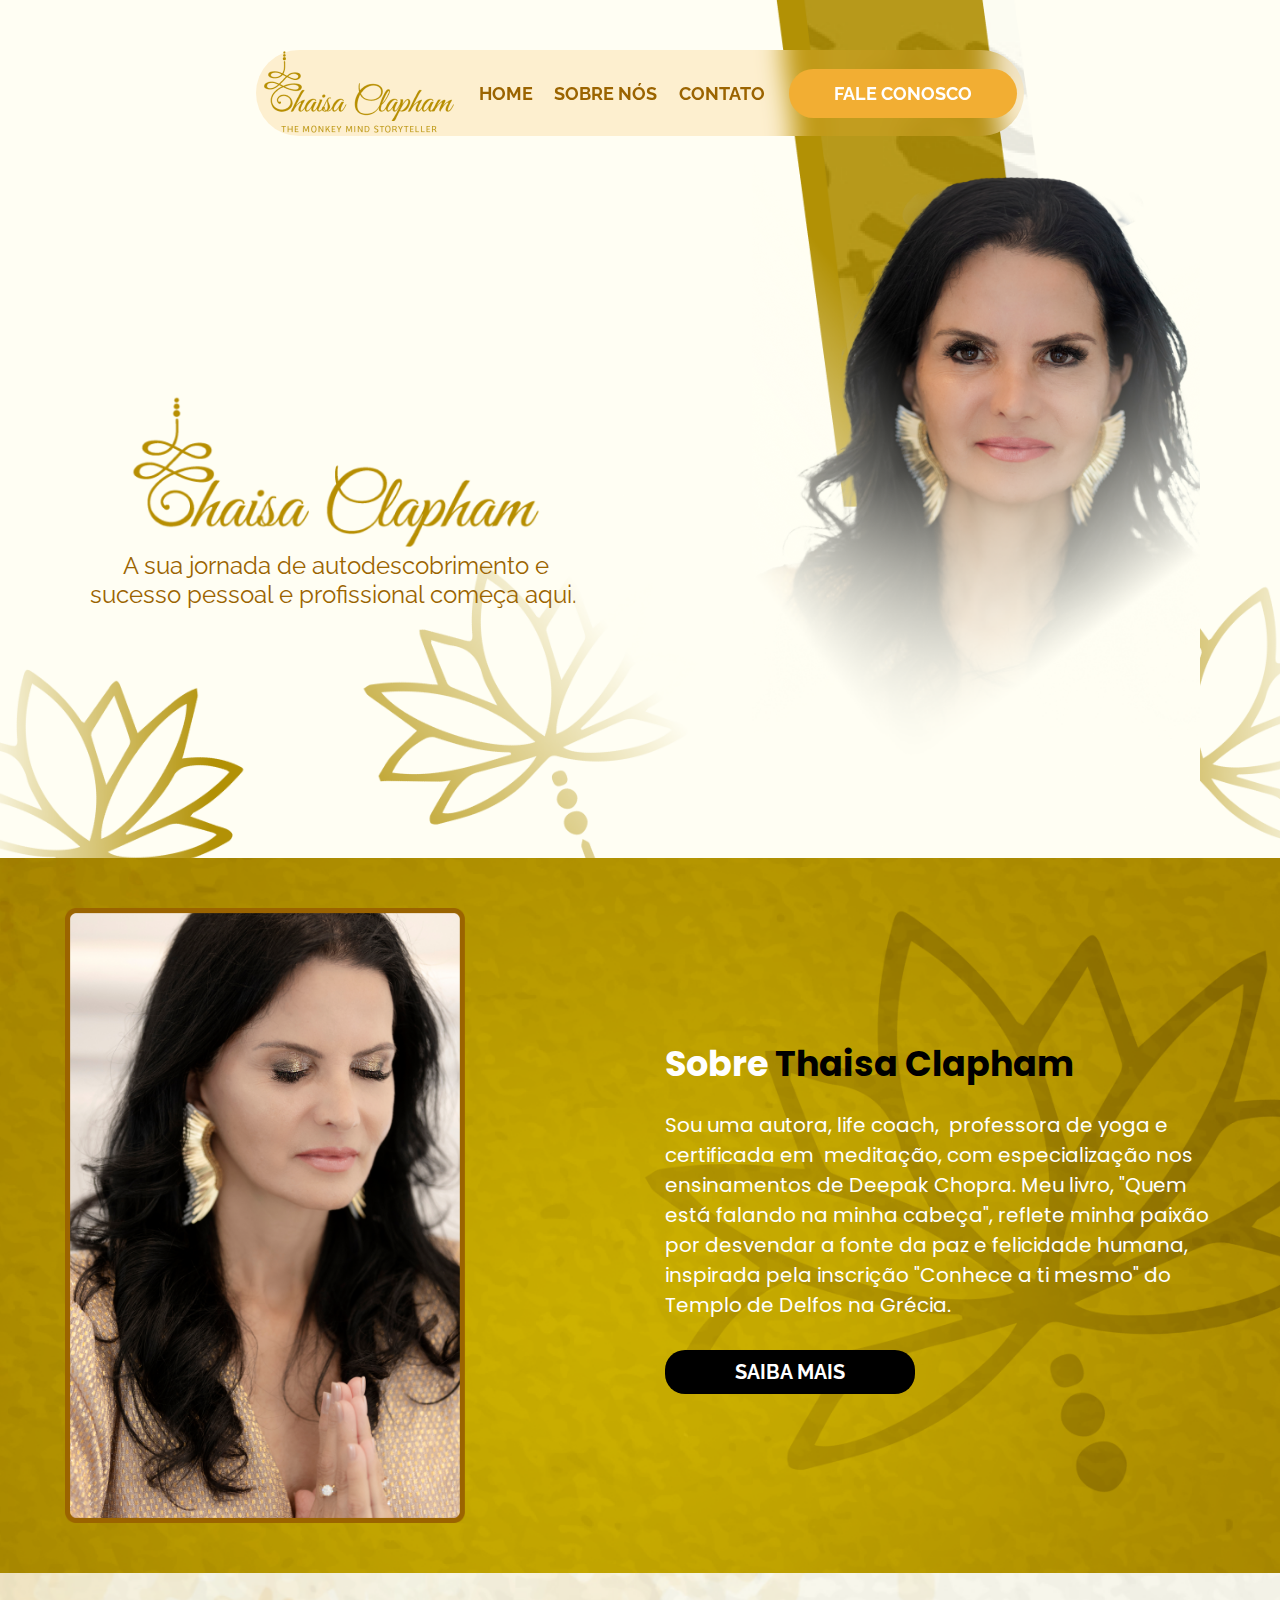
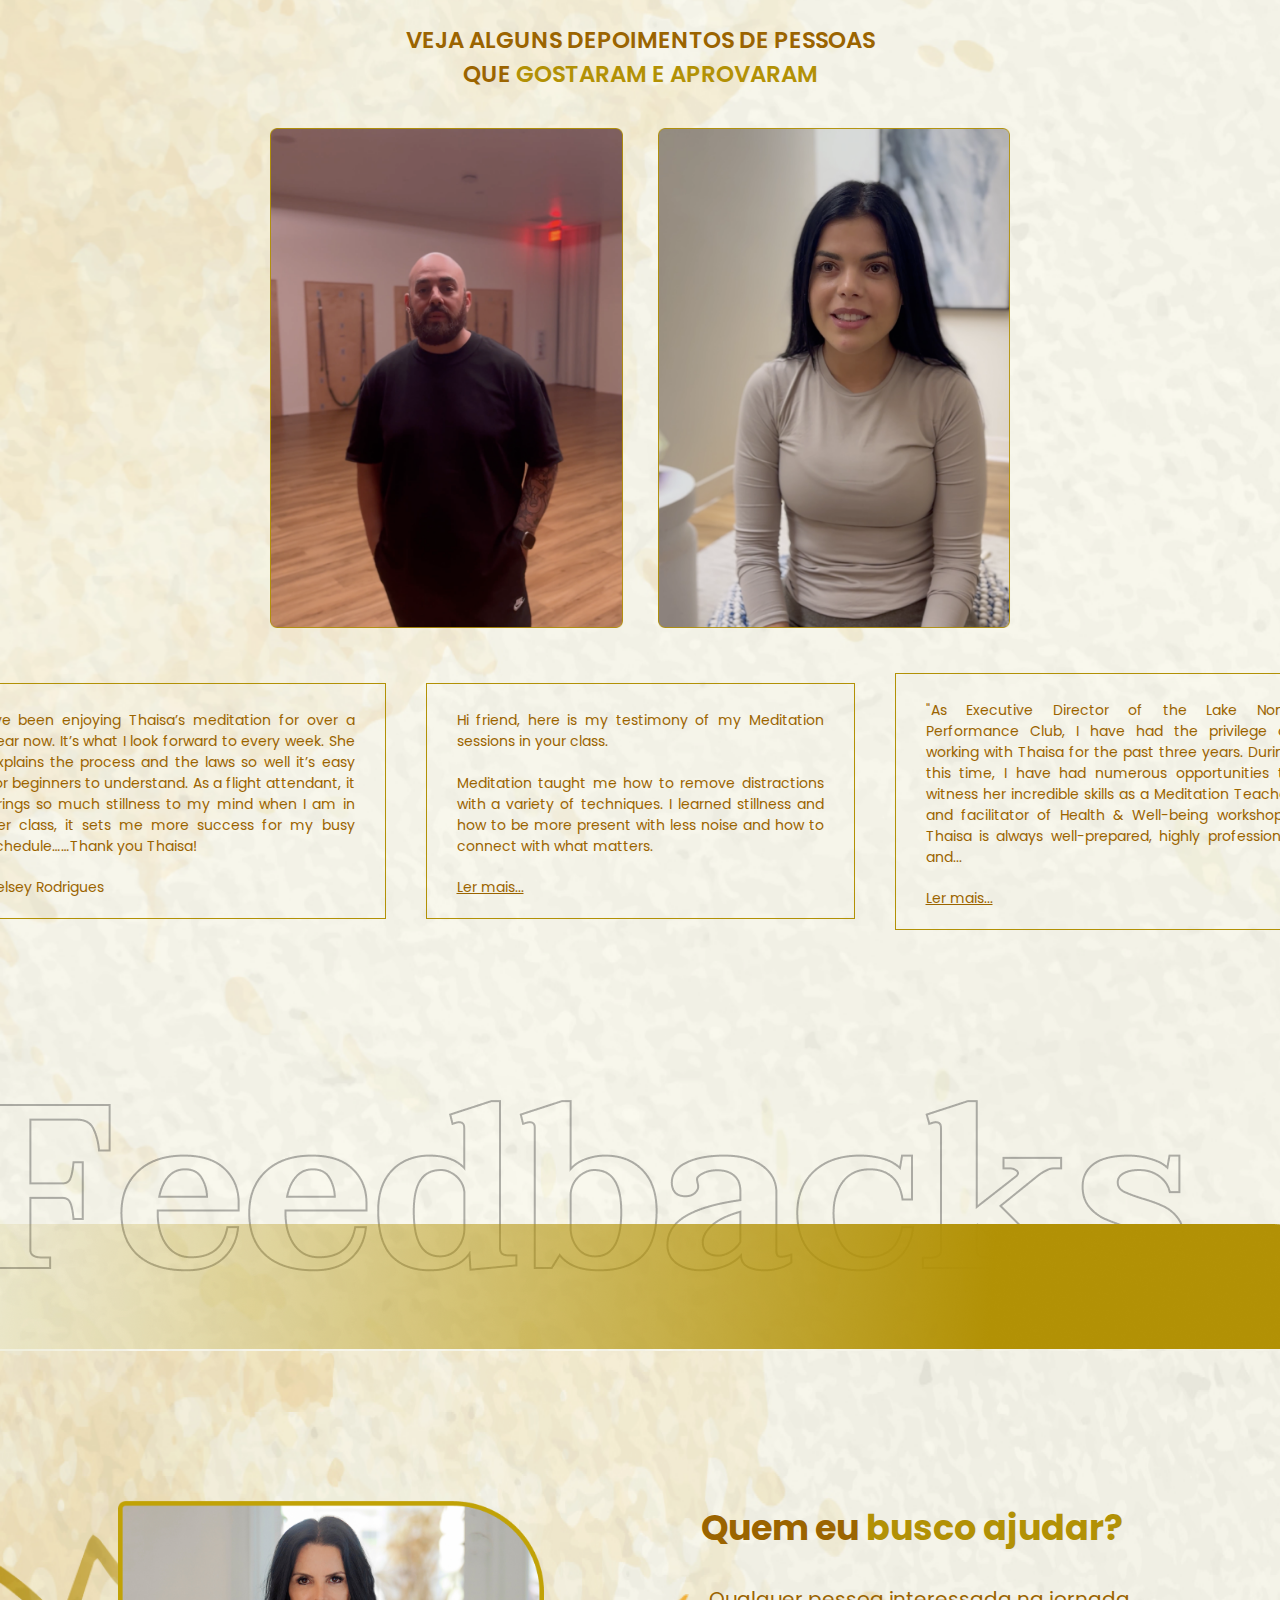
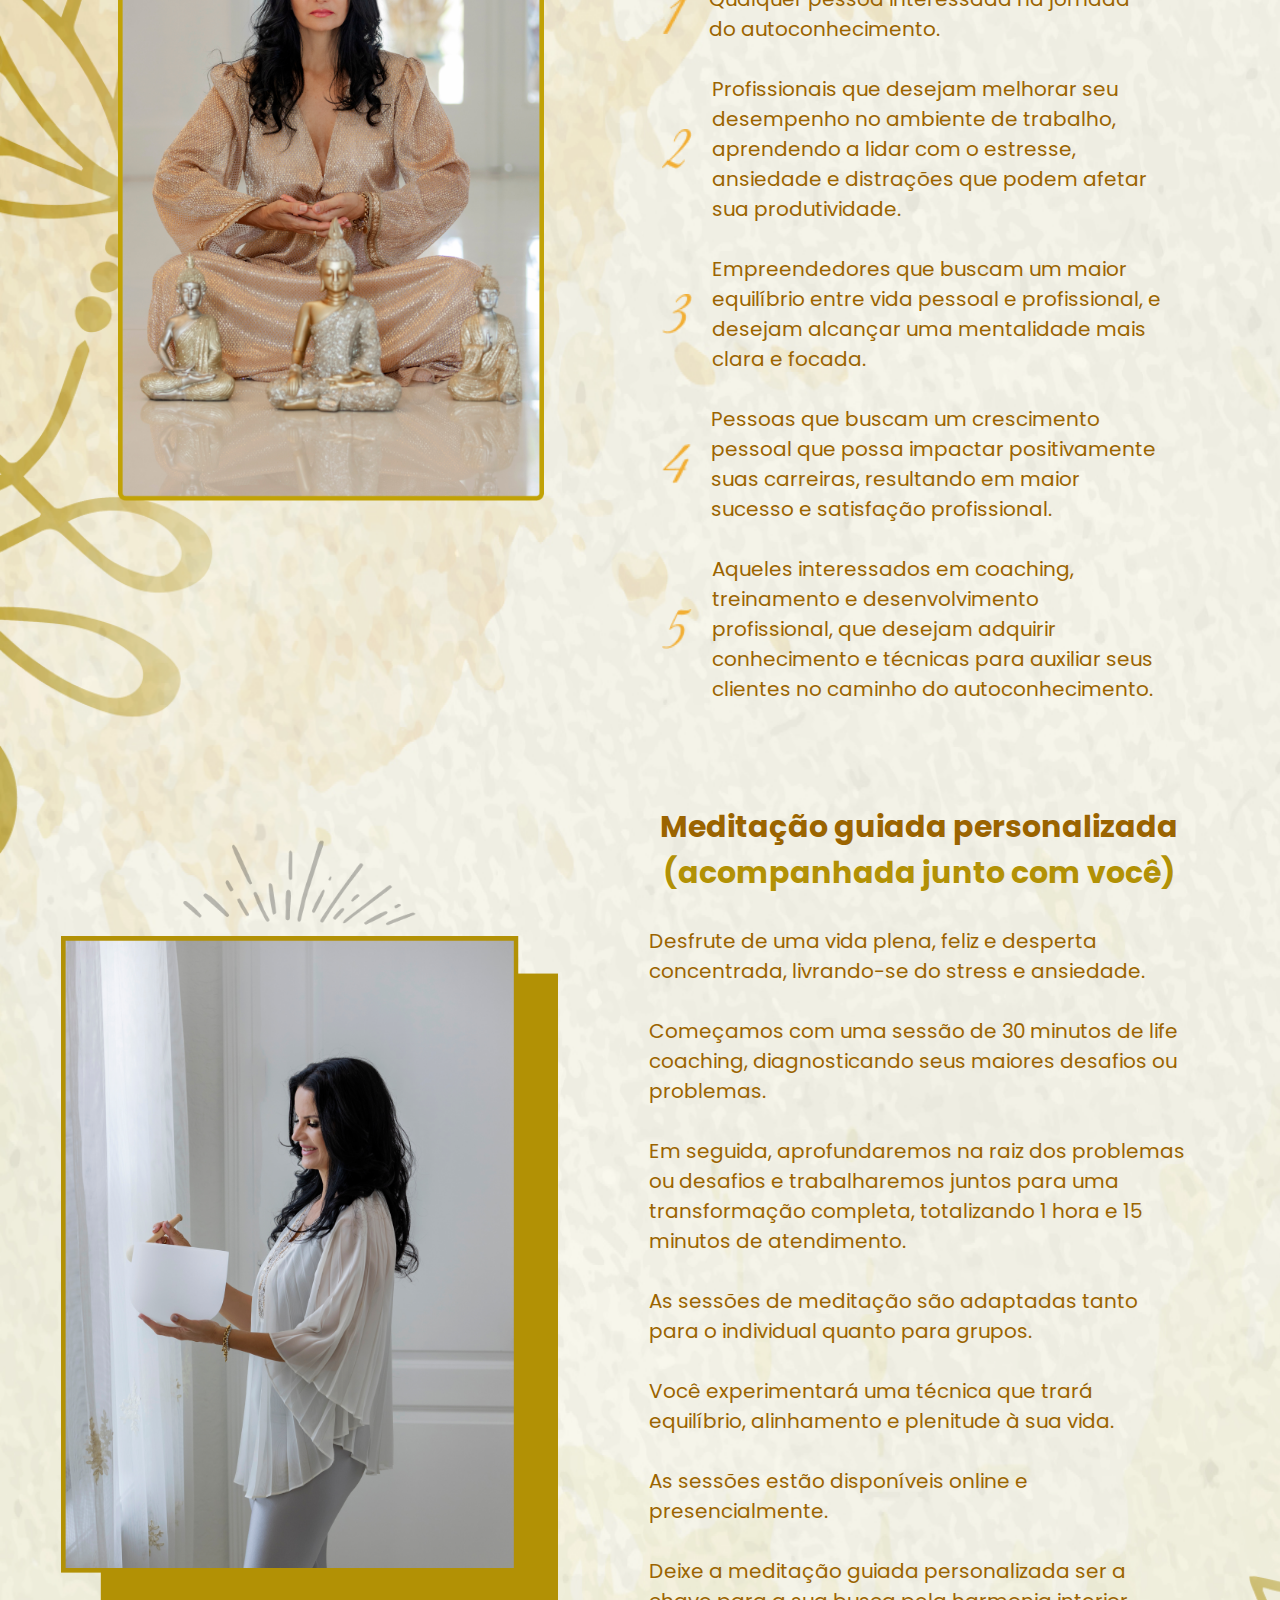
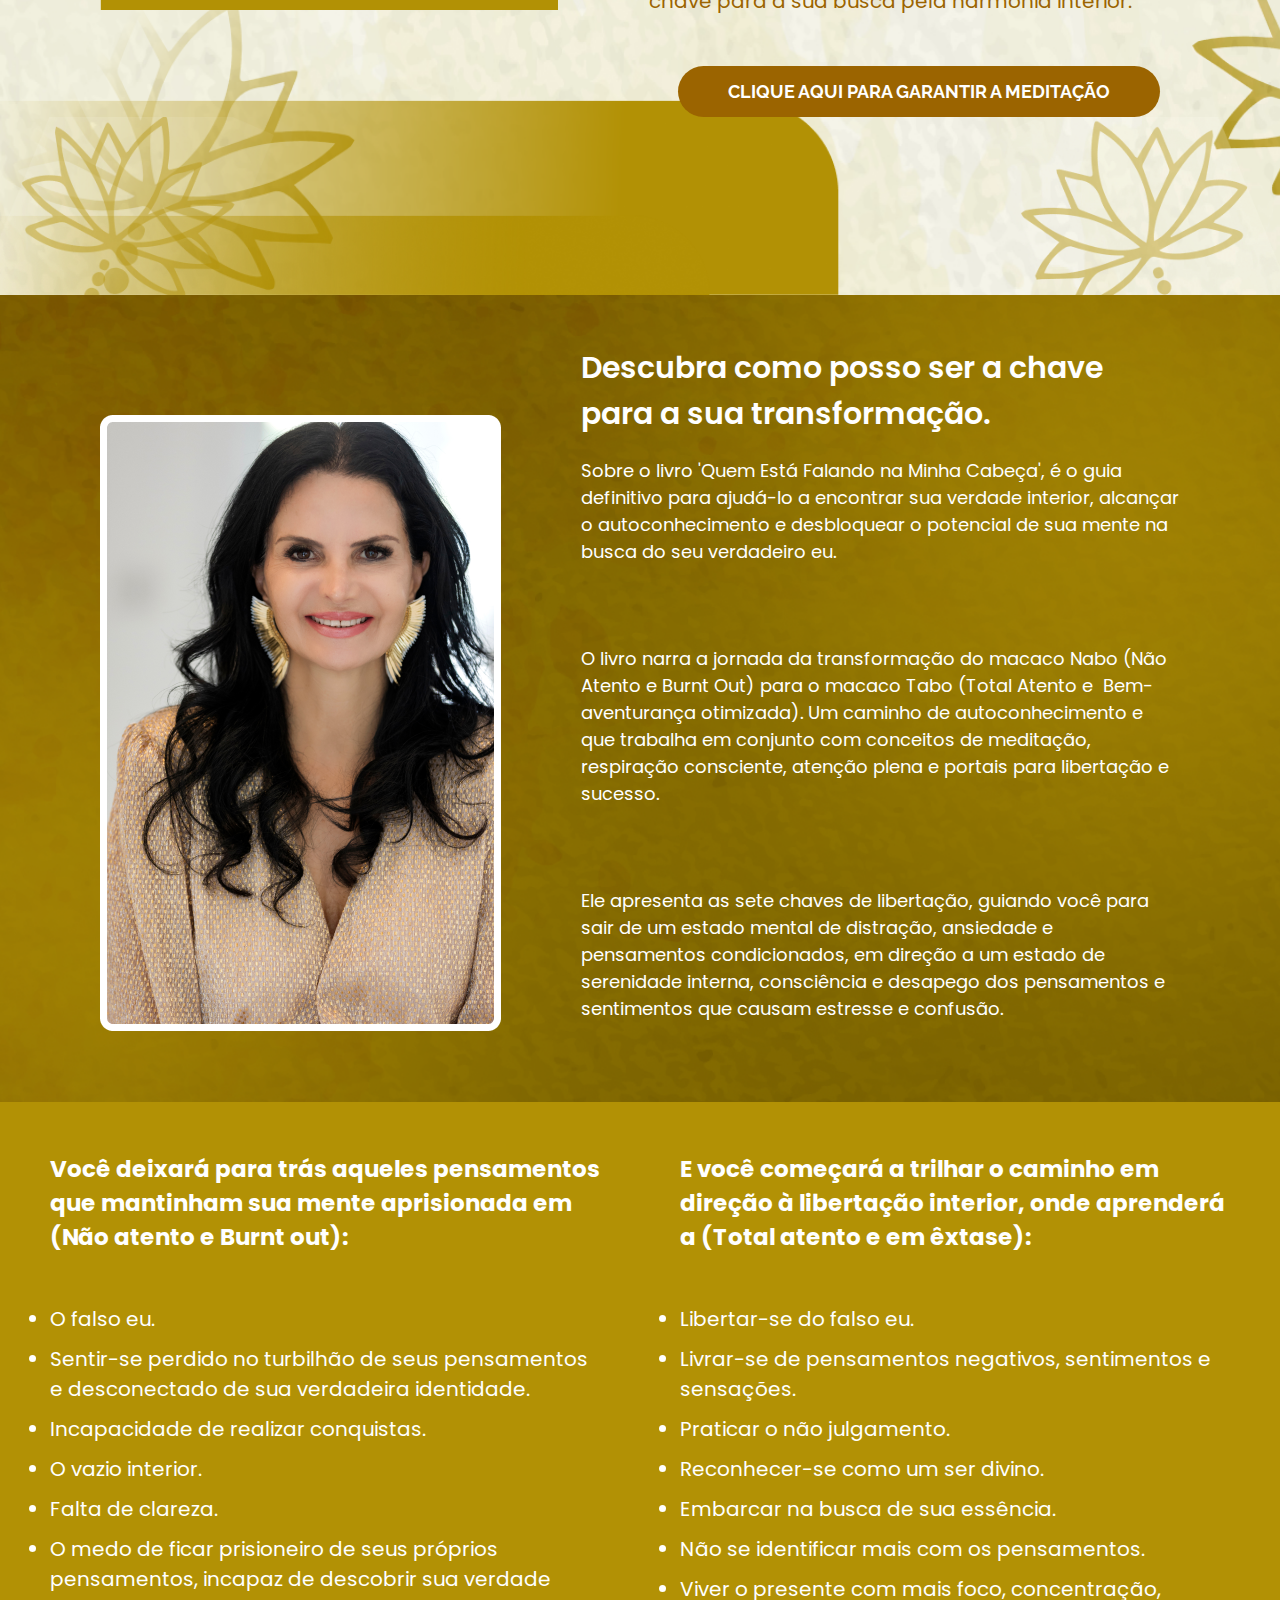
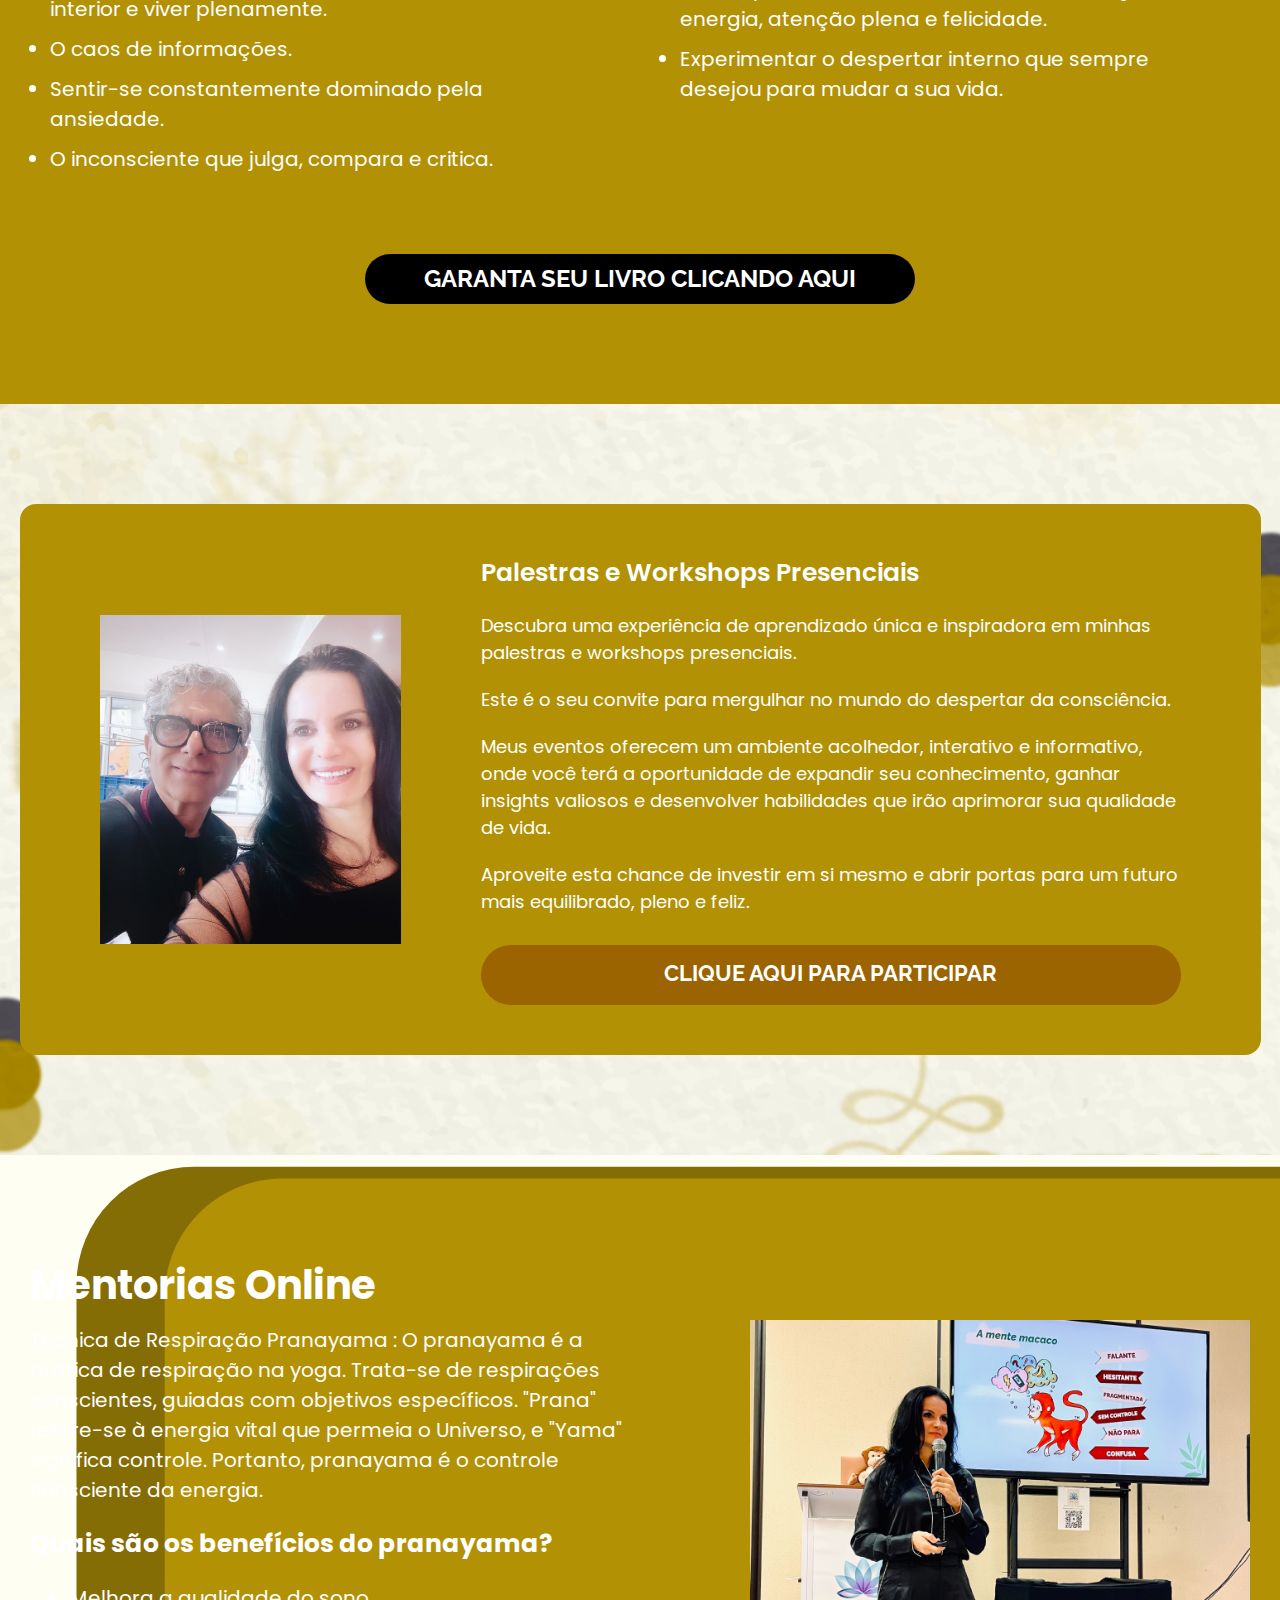
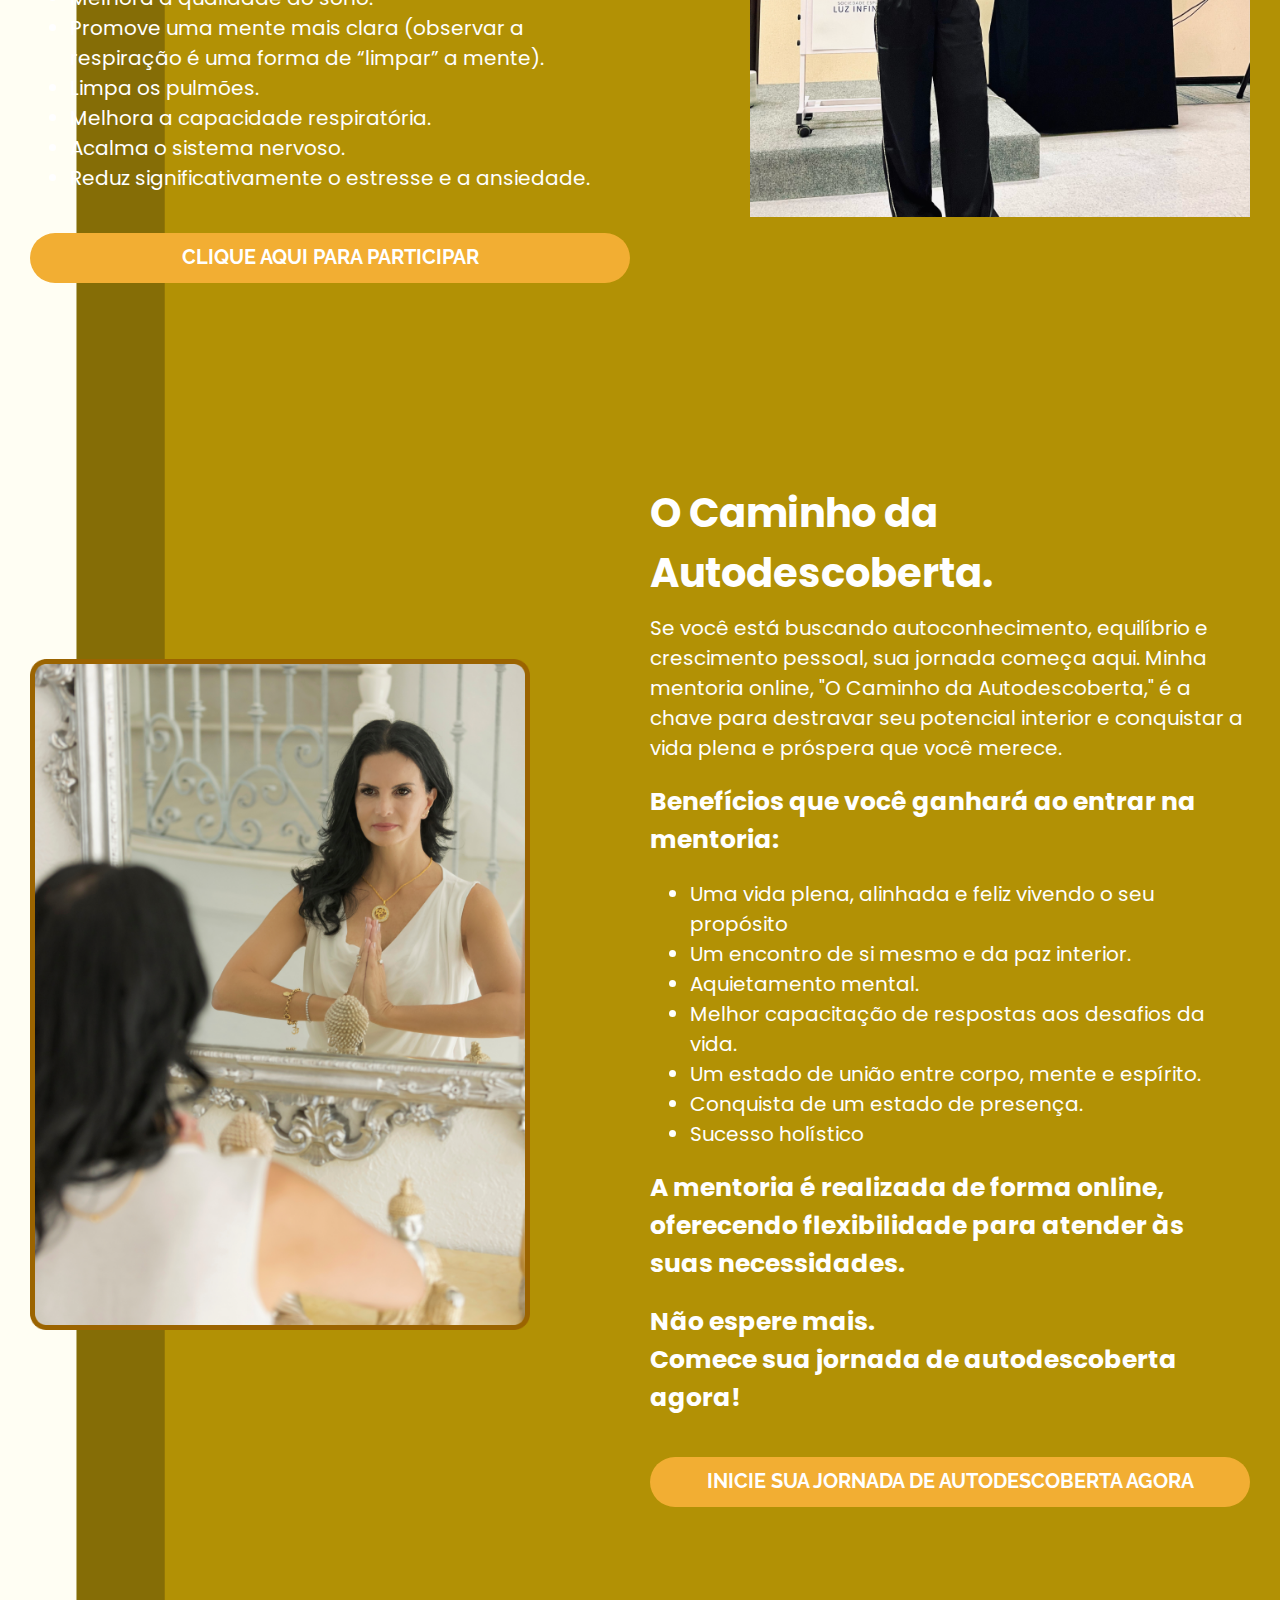
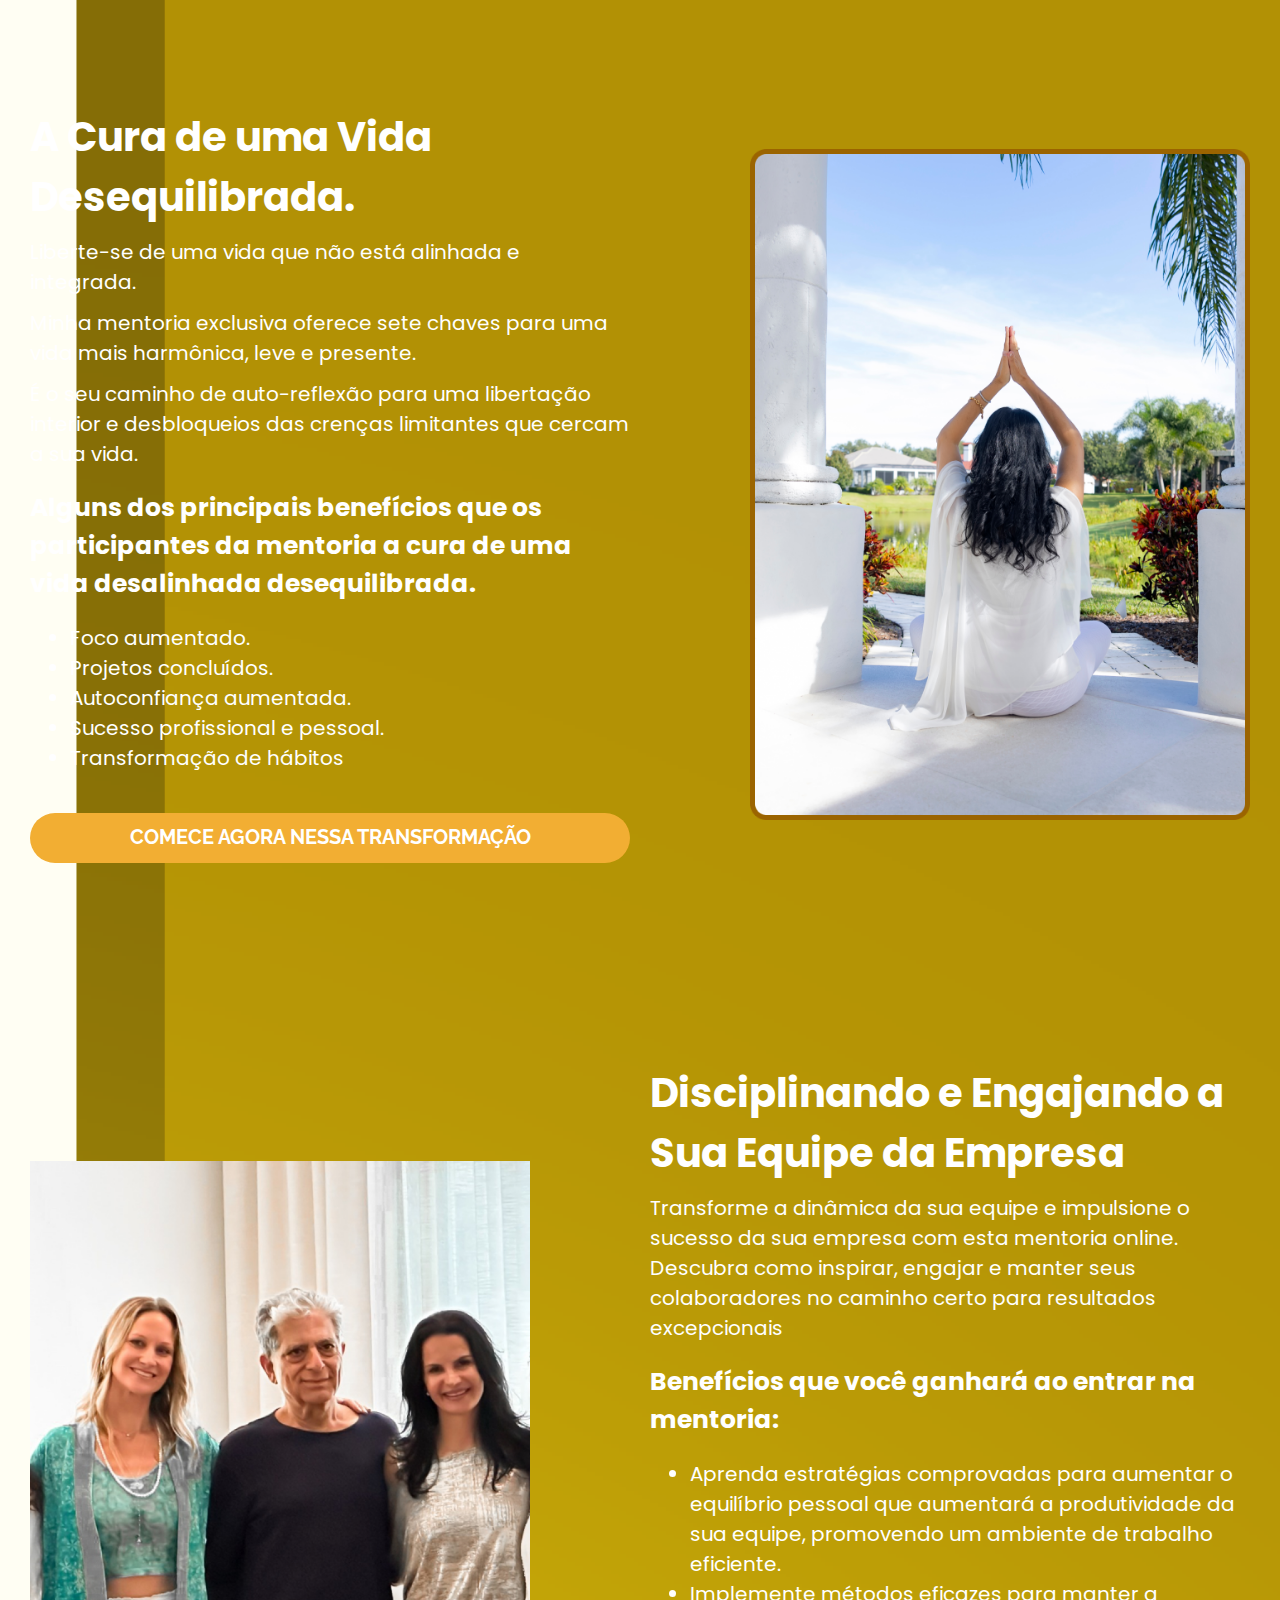
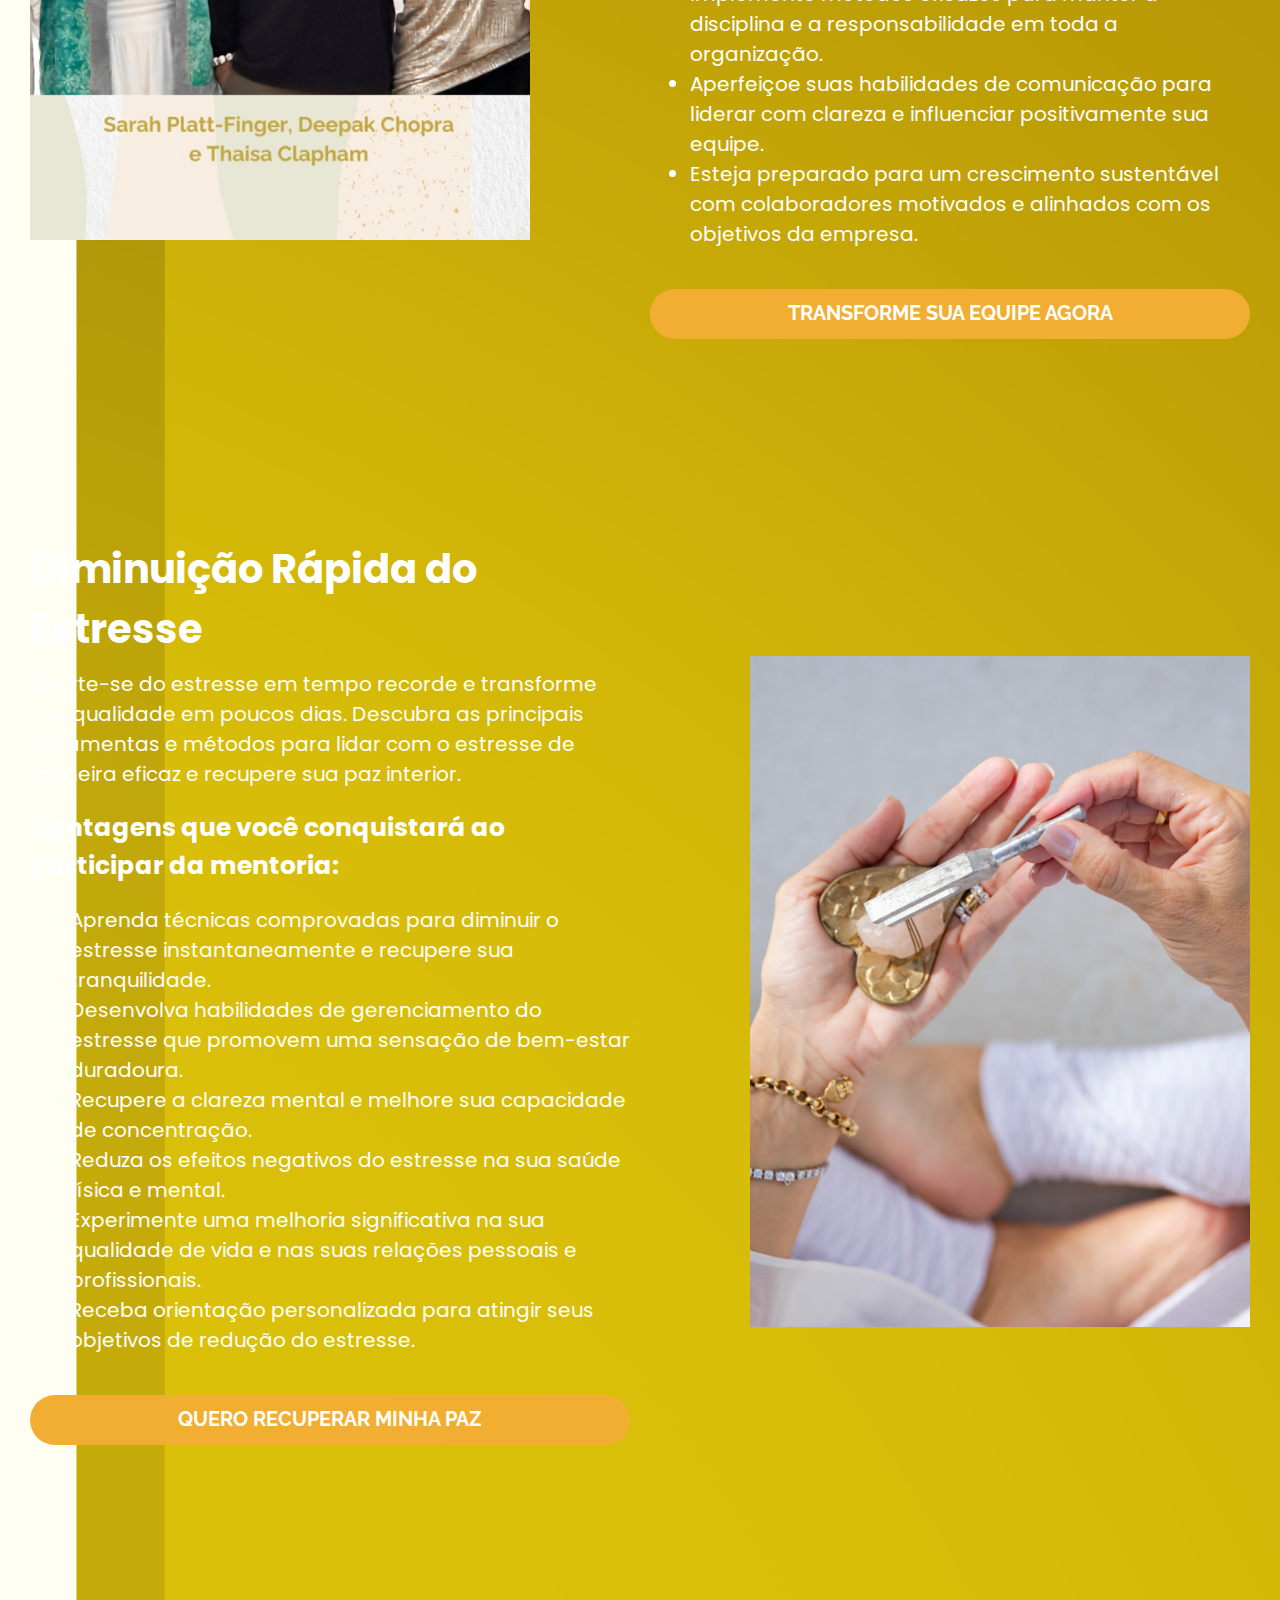
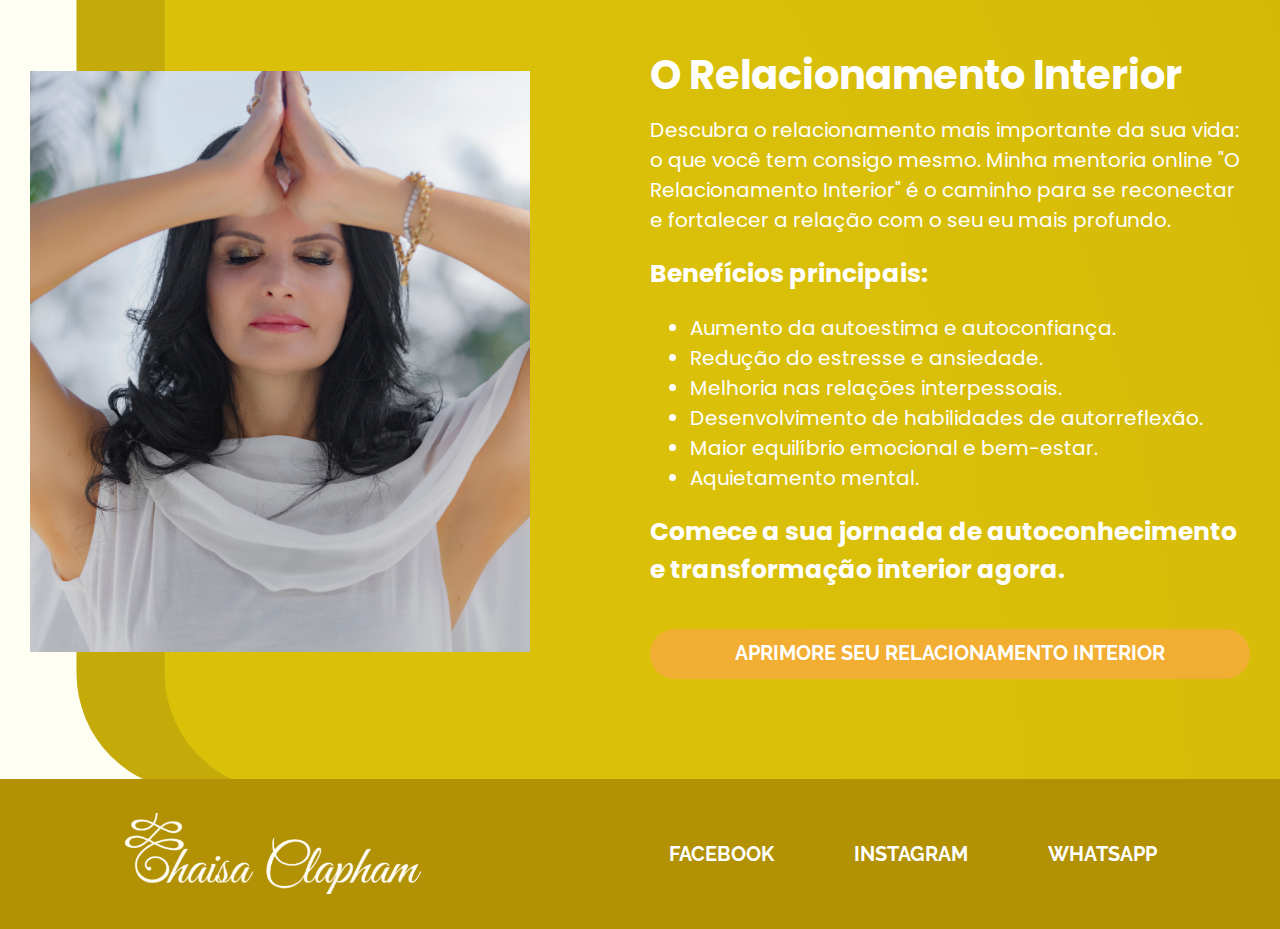
==== commit ea217df5: "update" ====
--- a/index.html
+++ b/index.html
@@ -6,16 +6,19 @@
     <meta name="viewport" content="width=device-width, initial-scale=1.0">
     <title>Thaisa Clapham - Meditation</title>
     <!-- Meta tags -->
-    <meta name="description" content="Encontre paz interior e equilíbrio através da prática de meditação. Descubra técnicas, guias e recursos para iniciar ou aprimorar sua jornada de meditação.">
-    <meta name="keywords" content="meditação, mindfulness, prática de meditação, bem-estar, saúde mental, relaxamento, técnicas de meditação, respiração consciente">
+    <meta name="description"
+        content="Encontre paz interior e equilíbrio através da prática de meditação. Descubra técnicas, guias e recursos para iniciar ou aprimorar sua jornada de meditação.">
+    <meta name="keywords"
+        content="meditação, mindfulness, prática de meditação, bem-estar, saúde mental, relaxamento, técnicas de meditação, respiração consciente">
     <meta name="author" content="Thaisa Clapham">
     <meta name="robots" content="index, follow">
     <meta name="apple-mobile-web-app-capable" content="yes">
-    <meta name="apple-mobile-web-app-status-bar-style" content="black-translucent"> 
-    <meta name="apple-mobile-web-app-title" content="Nome do seu site ou aplicativo"> 
-    <meta property="og:title" content="Thaisa Clapham - Meditação para a Paz Interior"> 
-    <meta property="og:description" content="Descubra técnicas de meditação para encontrar paz interior e equilíbrio em sua vida diária.">
-    <meta property="og:image" content="./assets/img/favicon/apple-touch-icon.png"> 
+    <meta name="apple-mobile-web-app-status-bar-style" content="black-translucent">
+    <meta name="apple-mobile-web-app-title" content="Nome do seu site ou aplicativo">
+    <meta property="og:title" content="Thaisa Clapham - Meditação para a Paz Interior">
+    <meta property="og:description"
+        content="Descubra técnicas de meditação para encontrar paz interior e equilíbrio em sua vida diária.">
+    <meta property="og:image" content="./assets/img/favicon/apple-touch-icon.png">
     <!-- CSS -->
     <link rel="stylesheet" href="./assets/css/style.css">
     <script src="./assets/js/main.js" defer></script>
@@ -52,7 +55,7 @@
         <nav class="nav-mobile">
             <img class="nav-logo" src="./assets/img/logo_nav.png">
             <div class="menu">
-                <img class="open-menu" class="open" src="./assets/img/home/menu.svg">
+                <img class="open-menu" class="open" src="./assets/img/home/menu.svg" alt="menu icon">
 
             </div>
             <div class="showMenu hide">
@@ -65,22 +68,19 @@
 
             </div>
         </nav>
-
-        
-        
         <div class="home-content">
             <div class="home-text">
-                <img class="home-img" src="./assets/img/home/logo.png">
+                <img class="home-img" src="./assets/img/home/logo.png" alt="logo">
                 <h1 class="home-title">A sua jornada de autodescobrimento e sucesso pessoal e profissional começa aqui. 
                 </h1>
             </div>
-            <img class="home-banner" src="./assets/img/home/home-img.png">
+            <img class="home-banner" src="./assets/img/home/home-img.png" alt="banner">
 
         </div>
     </section>
 
     <section id="about" class="about">
-        <img class="about-img" src="./assets/img/about/about_thaisa.png">
+        <img class="about-img" src="./assets/img/about/about_thaisa.png" alt="Imagem da Thaisa na seção de sobre">
 
         <div class="about-content">
             <h1 class="about-title"><span class="highlight-white">Sobre </span>Thaisa Clapham</h1>
@@ -121,12 +121,12 @@
                     privilege of working with Thaisa for the past three years. During this time, I have had numerous
                     opportunities to witness her incredible skills as a Meditation Teacher and facilitator of Health &
                     Well-being workshops. Thaisa is always well-prepared, highly professional and...</p>
-                    <p class="testimonial-author"><a href="#">Ler mais...</a></p>
+                <p class="testimonial-author"><a href="#">Ler mais...</a></p>
             </div>
         </div>
         <div>
-            <img class="feedback-img" src="./assets/img/testimonial/feedback.png">
-        </div> 
+            <img class="feedback-img" src="./assets/img/testimonial/feedback.png" alt="Elemento de feedback">
+        </div>
     </section>
 
     <section id="services" class="services">
@@ -135,34 +135,34 @@
             <div class="service-one-content">
                 <h2 class="service-one-title">Quem eu <span class="highlight-secondary">busco ajudar?</span></h2>
                 <ul class="service-one-list">
-                    <li class="service-one-list-item"><img src="./assets/img/services/1.png">
+                    <li class="service-one-list-item"><img src="./assets/img/services/1.png" alt="Número 1"> 
                         <p>
                             Qualquer pessoa interessada na jornada do autoconhecimento.
 
                         </p>
                     </li>
-                    <li class="service-one-list-item"><img src="./assets/img/services/2.png">
+                    <li class="service-one-list-item"><img src="./assets/img/services/2.png" alt="Número 2">
                         <p>
                             Profissionais que desejam melhorar seu desempenho no ambiente de trabalho, aprendendo a
                             lidar com o estresse, ansiedade e distrações que podem afetar sua produtividade.
 
                         </p>
                     </li>
-                    <li class="service-one-list-item"><img src="./assets/img/services/3.png">
+                    <li class="service-one-list-item"><img src="./assets/img/services/3.png" alt="Número 3">
                         <p>
                             Empreendedores que buscam um maior equilíbrio entre vida pessoal e profissional, e desejam
                             alcançar uma mentalidade mais clara e focada.
 
                         </p>
                     </li>
-                    <li class="service-one-list-item"><img src="./assets/img/services/4.png">
+                    <li class="service-one-list-item"><img src="./assets/img/services/4.png" alt="Número 4">
                         <p>
                             Pessoas que buscam um crescimento pessoal que possa impactar positivamente suas carreiras,
                             resultando em maior sucesso e satisfação profissional.
 
                         </p>
                     </li>
-                    <li class="service-one-list-item"><img src="./assets/img/services/5.png">
+                    <li class="service-one-list-item"><img src="./assets/img/services/5.png" alt="Número 5">
                         <p>
                             Aqueles interessados em coaching, treinamento e desenvolvimento profissional, que desejam
                             adquirir conhecimento e técnicas para auxiliar seus clientes no caminho do autoconhecimento.
@@ -206,13 +206,13 @@
                 </ul>
                 <a href="#" class="cta-service">Clique aqui para garantir a meditação</a>
             </div>
-            <img class="service-two-img" src="./assets/img/services/img02.png">
-        </div>
-        <img class="services-footer-img" src="./assets/img/services/service-footer.png">
+            <img class="service-two-img" src="./assets/img/services/img02.png" alt="Imagem do serviço 2">
+        </div>
+        <img class="services-footer-img" src="./assets/img/services/service-footer.png" alt="Elemento do fim do rodapé de serviços">
     </section>
 
     <section id="discover" class="discover">
-        <img src="./assets/img/discover/discover_img.png">
+        <img class="discover-img" src="./assets/img/discover/discover_img.png">
         <div class="discover-content">
             <h1 class="discover-title">Descubra como posso ser a chave para a sua transformação.</h1>
             <p class="discover-subtitle">Sobre o livro 'Quem Está Falando na Minha Cabeça', é o guia definitivo para
@@ -320,11 +320,11 @@
                 <a class="cta-start" href="#">Clique aqui para participar</a>
 
             </div>
-            <img class="start-img" src="./assets/img/start/start1.png">
-        </div>
-
-        <div class="start-content">
-            <img class="start-img" src="./assets/img/start/start2.png">
+            <img class="start-img" src="./assets/img/start/start1.png" alt="Imagem">
+        </div>
+
+        <div class="start-content">
+            <img class="start-img" src="./assets/img/start/start2.png" alt="Imagem">
             <div class="start-content-side">
                 <h1 class="start-title">O Caminho da Autodescoberta.</h1>
 
@@ -350,7 +350,7 @@
                 <h4 class="start-subtitle">Não espere mais. <br>
                     Comece sua jornada de autodescoberta agora!</h4>
 
-                    <a class="cta-start" href="#">Inicie sua jornada de autodescoberta agora</a>
+                <a class="cta-start" href="#">Inicie sua jornada de autodescoberta agora</a>
 
             </div>
 
@@ -380,11 +380,11 @@
                 <a class="cta-start" href="#">Comece agora nessa transformação</a>
 
             </div>
-            <img class="start-img" src="./assets/img/start/start3.png">
-        </div>
-
-        <div class="start-content">
-            <img class="start-img" src="./assets/img/start/start4.png">
+            <img class="start-img" src="./assets/img/start/start3.png" alt="Imagem">
+        </div>
+
+        <div class="start-content">
+            <img class="start-img" src="./assets/img/start/start4.png" alt="Imagem">
             <div class="start-content-side">
                 <h1 class="start-title">Disciplinando e Engajando a Sua Equipe da Empresa</h1>
 
@@ -440,11 +440,11 @@
                 <a class="cta-start" href="#">Quero recuperar minha paz</a>
 
             </div>
-            <img class="start-img" src="./assets/img/start/start5.png">
-        </div>
-
-        <div class="start-content">
-            <img class="start-img" src="./assets/img/start/start6.png">
+            <img class="start-img" src="./assets/img/start/start5.png" alt="Imagem">
+        </div>
+
+        <div class="start-content">
+            <img class="start-img" src="./assets/img/start/start6.png" alt="Imagem">
             <div class="start-content-side">
                 <h1 class="start-title">O Relacionamento Interior </h1>
 
@@ -481,9 +481,9 @@
         <img class="footer-img" src="./assets/img/footer_logo.png" alt="logo do rodapé">
         <div class="footer-links">
             <ul class="footer-links-list">
-                <li><a href="#">Facebook</a></li>
-                <li><a href="#">Instagram</a></li>
-                <li><a href="#">WhatsApp</a></li>
+                <li><a class="footer-links-list-item" href="#">Facebook</a></li>
+                <li><a class="footer-links-list-item" href="#">Instagram</a></li>
+                <li><a class="footer-links-list-item" href="#">WhatsApp</a></li>
             </ul>
         </div>
     </footer>
--- a/assets/css/style.css
+++ b/assets/css/style.css
@@ -1,3 +1,11 @@
+/*-----------------------------------------------------------------------------------
+    Template Name: Thaisa Clapham
+    Author: Elias A C Neto
+    Author URI:  https://https://github.com/eliasacneto/
+    Version: 1.0
+
+------------------------------------------------------------------------------------*/
+
 * {
     margin: 0;
     padding: 0;
@@ -120,7 +128,7 @@
     text-transform: uppercase;
 }
 
-.nav-mobile{
+.nav-mobile {
     display: none;
 }
 
@@ -390,6 +398,10 @@
 .service-two-img {
     height: 80rem;
     margin-top: -10rem;
+}
+
+.services-footer-img {
+    margin-bottom: -5rem;
 }
 
 /* DISCOVER */
@@ -697,7 +709,7 @@
     background-color: #e7a529;
 }
 
-/* Estilos para telas grandes */
+
 @media only screen and (min-width: 1024px) {
     .nav-list {
         width: 40%;
@@ -891,7 +903,7 @@
     }
 }
 
-/* Estilos para telas médias */
+
 @media only screen and (max-width: 1023px) {
     .nav {
         width: 90%;
@@ -1071,9 +1083,66 @@
     .footer-links-list {
         gap: 4rem;
     }
-}
-
-/* Estilos para telas pequenas */
+
+    nav {
+        display: flex;
+        justify-content: space-around;
+        align-items: center;
+        background-color: transparent;
+
+        border-radius: 1.8rem;
+        width: 60%;
+        margin: 5rem auto 1rem auto;
+    }
+
+    .nav-desk {
+        display: none;
+    }
+
+    .nav-mobile {
+        width: 90%;
+        display: flex;
+        flex-direction: column;
+        justify-content: space-between;
+    }
+
+    .nav-list {
+        display: flex;
+        flex-direction: column;
+        align-items: center;
+    }
+
+    .nav-list-item {
+        margin-top: 2rem;
+    }
+
+    .menu {
+        margin-top: 2rem;
+        margin-bottom: 1rem;
+    }
+
+    .cta-mobile {
+        margin-top: 3rem;
+        margin-bottom: 3rem;
+    }
+
+    .cta-mobile a {
+        background-color: var(--bg-cta-nav);
+        color: var(--white);
+        padding: 1rem 2rem;
+
+        border-radius: 2rem;
+    }
+
+    .showMenu {
+        display: flex;
+        align-items: center;
+        justify-content: center;
+        width: 100%;
+    }
+
+}
+
 @media only screen and (max-width: 767px) {
     .nav {
         width: 90%;
@@ -1088,8 +1157,8 @@
     }
 
     .home-banner {
-        width: 100%;
-        margin-top: 2rem;
+        width: 75%;
+        margin-top: 0.8rem;
     }
 
     .about {
@@ -1161,7 +1230,7 @@
     }
 
     .service-one-img {
-        width: 100%;
+        width: 90%;
         height: auto;
         margin-bottom: 2rem;
     }
@@ -1206,7 +1275,7 @@
     }
 
     .service-two-img {
-        width: 100%;
+        width: 90%;
         height: auto;
         margin-top: 2rem;
     }
@@ -1216,6 +1285,11 @@
         height: auto;
         margin-top: 2rem;
     }
+
+    .discover-img {
+        width: 90%;
+    }
+
 
     .discover-subtitle {
         margin-bottom: 4rem;
@@ -1287,8 +1361,8 @@
     }
 
     .start-img {
-        width: 100%;
-        margin-top: 2rem;
+        width: 90%;
+        margin-top: 1rem;
     }
 
     .start-title {
@@ -1321,76 +1395,79 @@
         padding-bottom: 5rem;
     }
 
+    .footer-img {
+        width: 60% !important;
+    }
+
     .footer-links-list {
         flex-direction: column;
         gap: 2rem;
-
-    }
-
+    }
+
+    .footer-links-list-item {
+        font-size: 1.6rem !important;
+    }
 
     .feedback-img {
         width: 100%;
     }
 
-    nav{
+    nav {
         display: flex;
         justify-content: space-around;
         align-items: center;
-background-color: white;
-
+        background-color: transparent;
         border-radius: 1.8rem;
         width: 60%;
         margin: 5rem auto 1rem auto;
     }
 
-    .nav-desk{
+    .nav-desk {
         display: none;
     }
 
-    .nav-mobile{
-width: 100%;
+    .nav-mobile {
+        width: 100%;
         display: flex;
         flex-direction: column;
-
-    justify-content: space-between;
-
-    }
-
-    .nav-list{
+        justify-content: space-between;
+    }
+
+    .nav-list {
         display: flex;
         flex-direction: column;
         align-items: center;
-
-    }
-
-    .nav-list-item{
+    }
+
+    .nav-list-item {
         margin-top: 2rem;
     }
 
-.menu{
-    margin-top: 2rem;
-    margin-bottom: 1rem;
-}
-
-    .cta-mobile{
+    .menu {
+        margin-top: 2rem;
+        margin-bottom: 1rem;
+    }
+
+    .cta-mobile {
         margin-top: 3rem;
         margin-bottom: 3rem;
     }
+
     .cta-mobile a {
         background-color: var(--bg-cta-nav);
         color: var(--white);
         padding: 1rem 2rem;
-        
+
         border-radius: 2rem;
     }
 
-    .showMenu{
+    .showMenu {
         display: flex;
         align-items: center;
         justify-content: center;
         width: 100%;
     }
-    
+
 
 
 }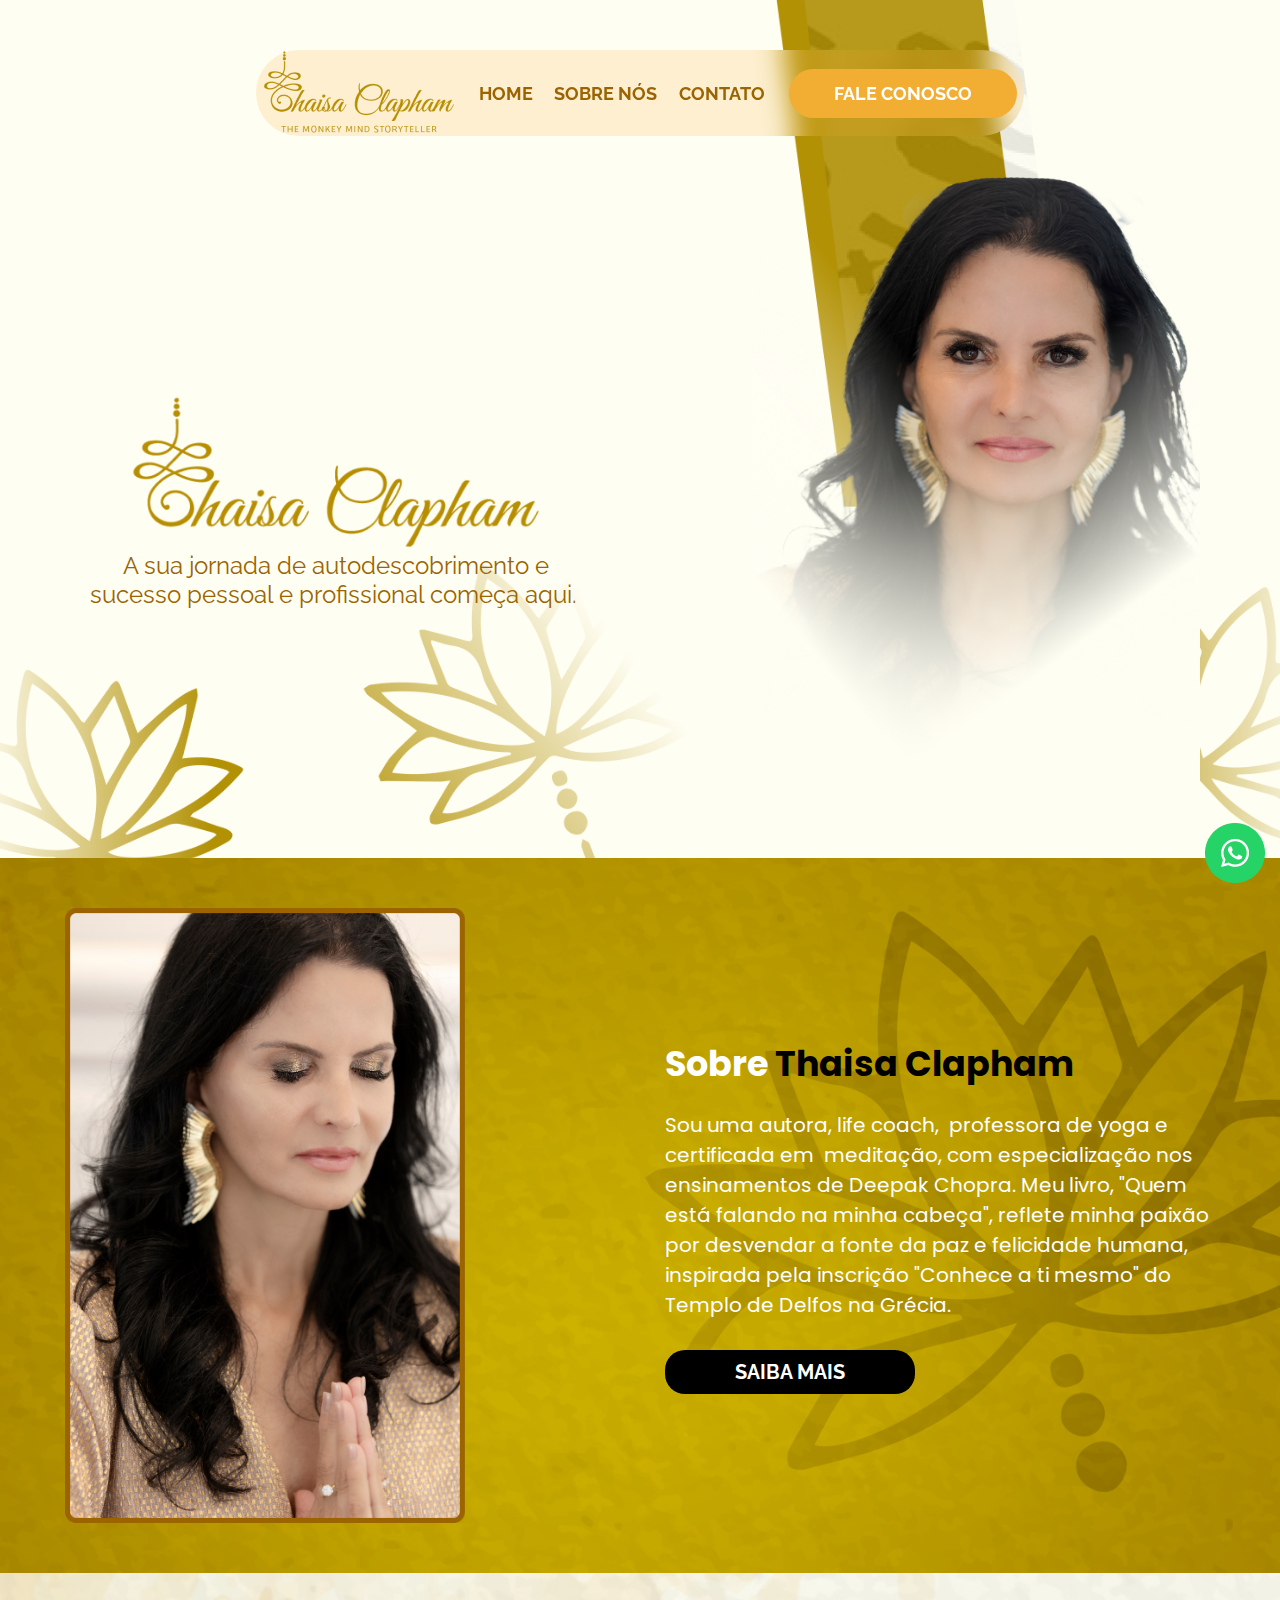
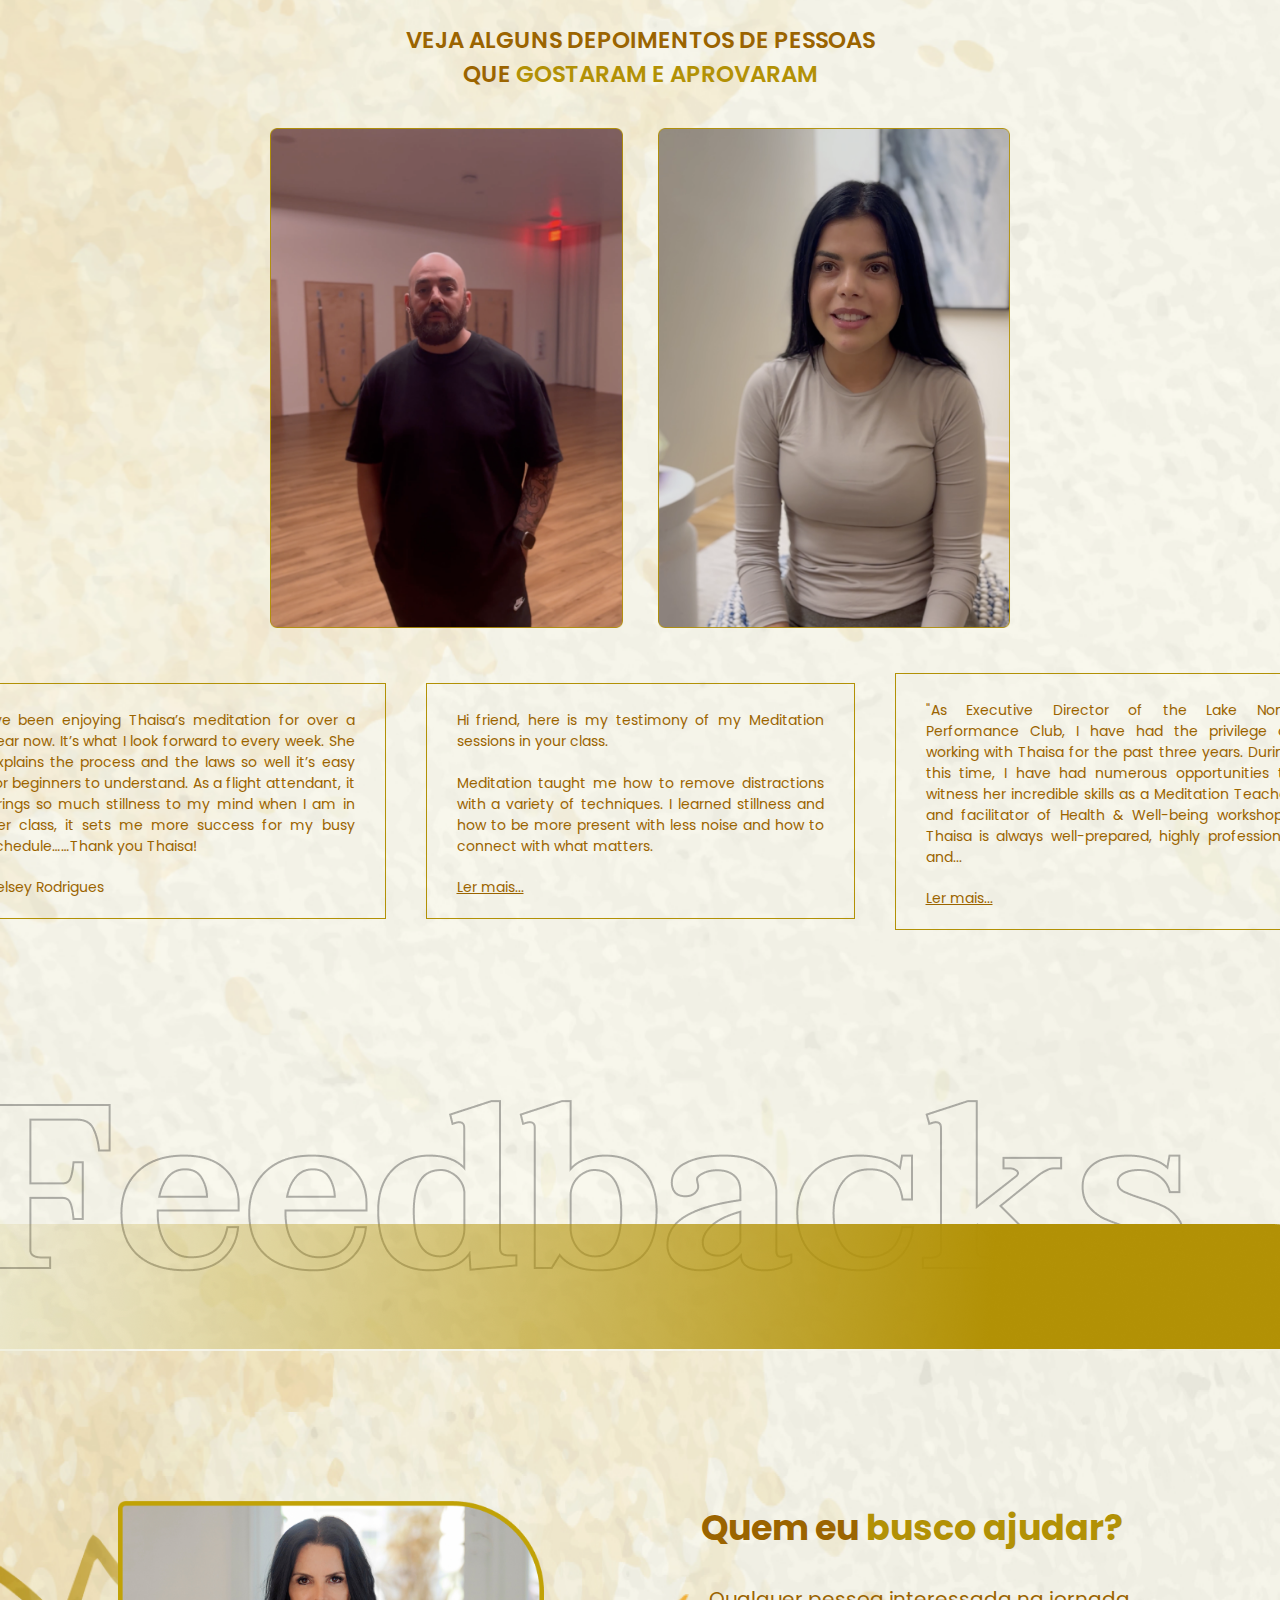
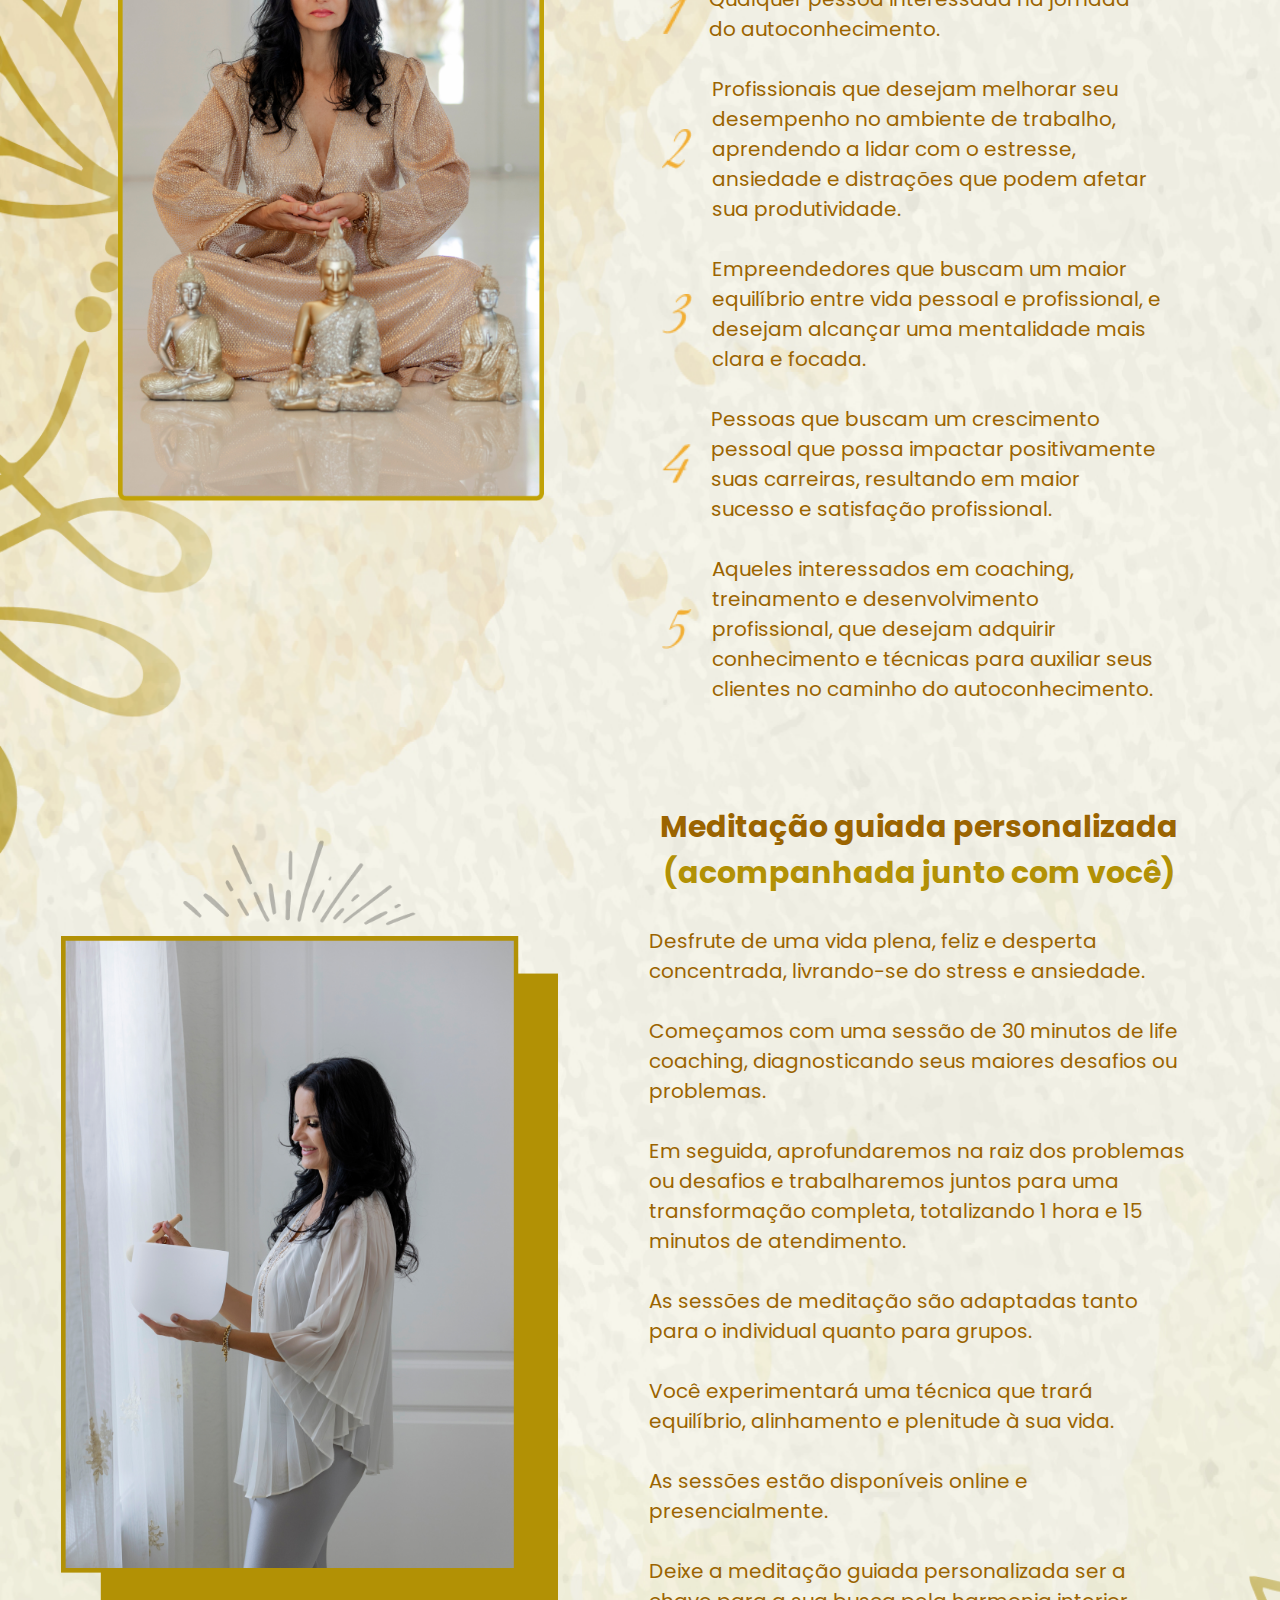
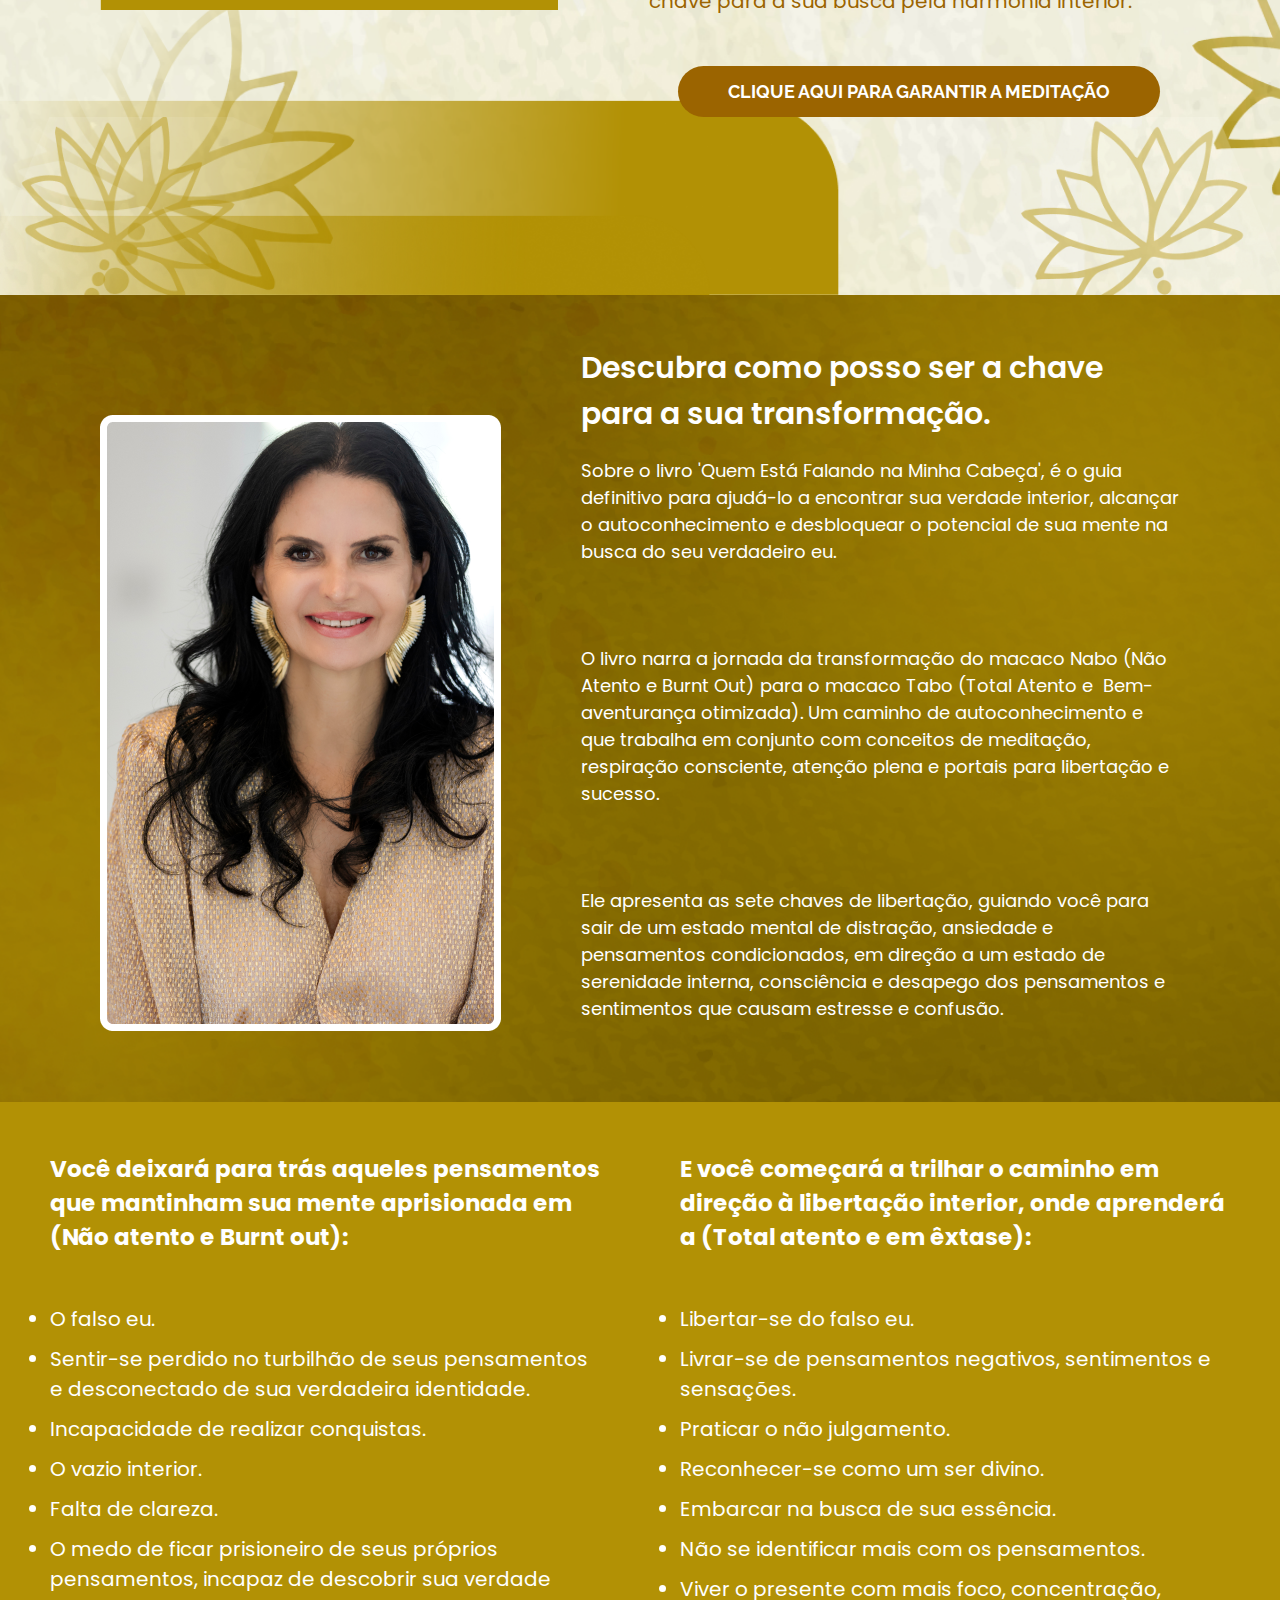
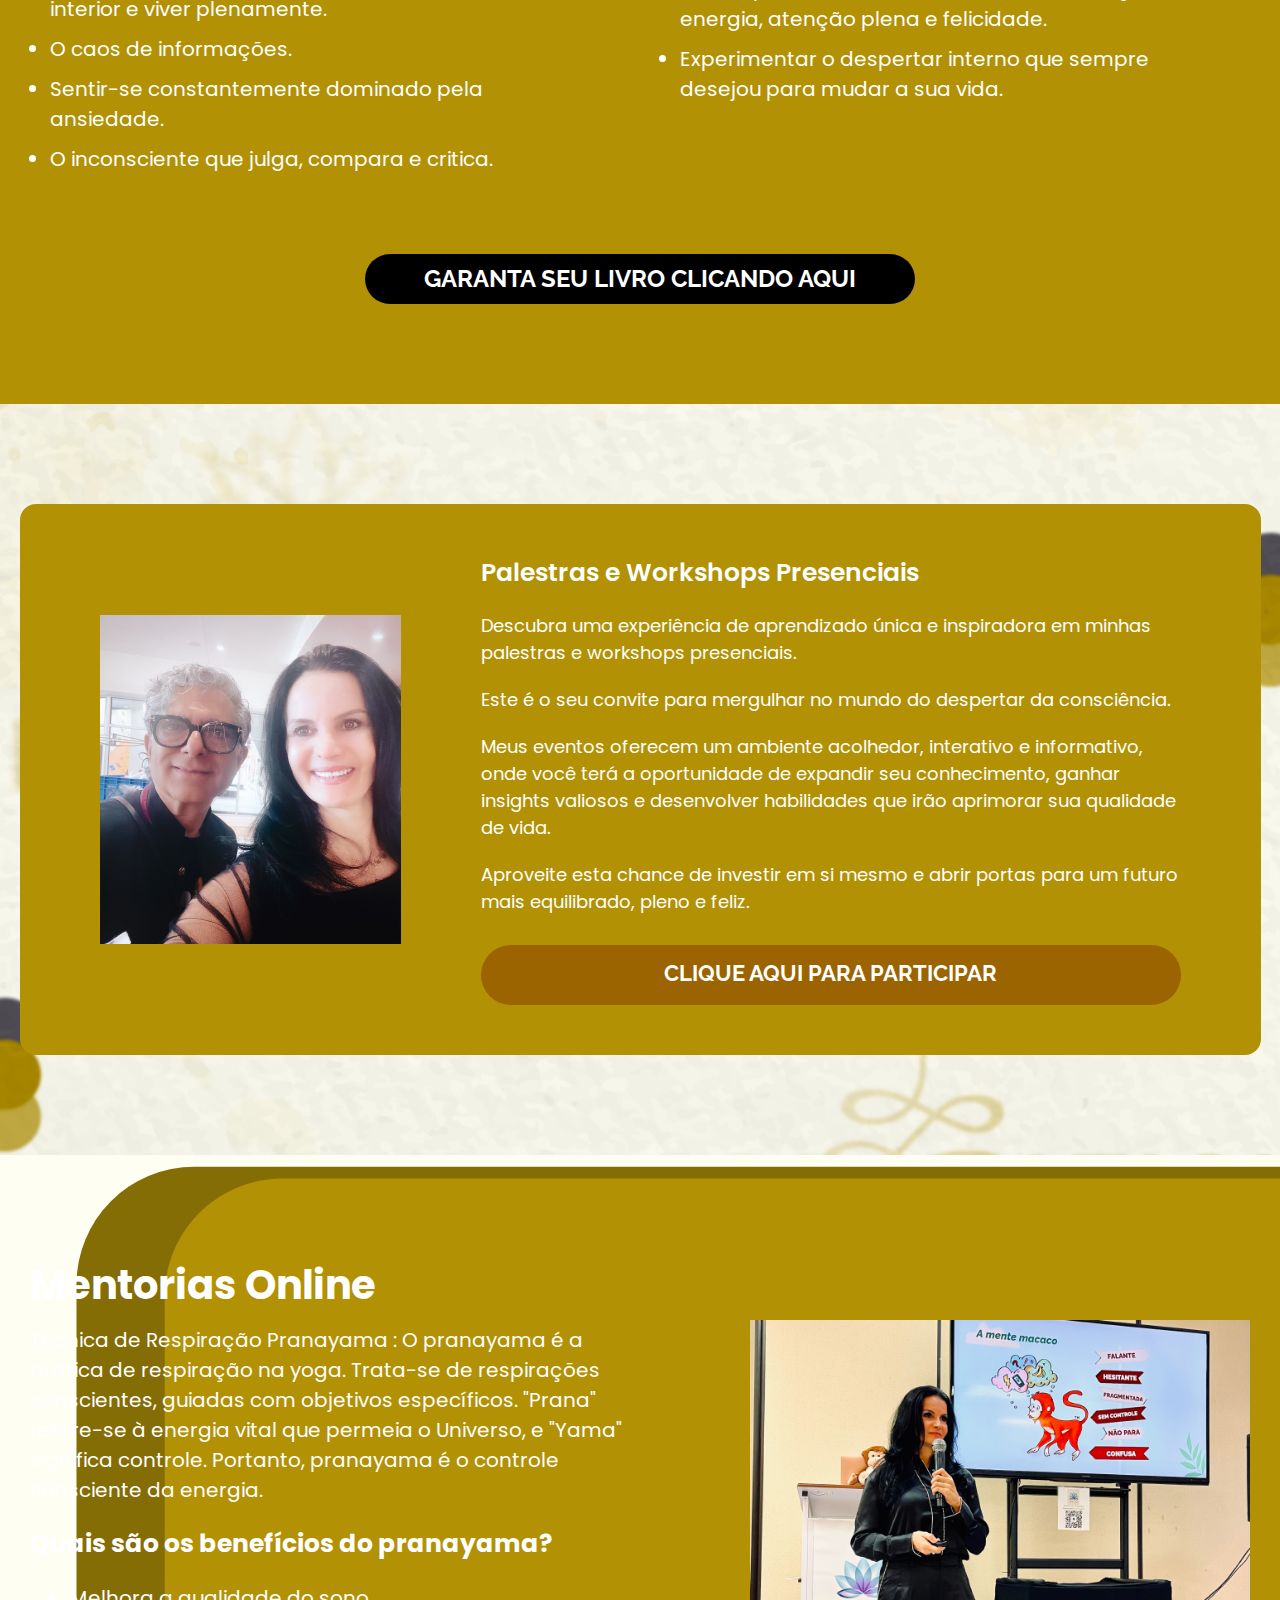
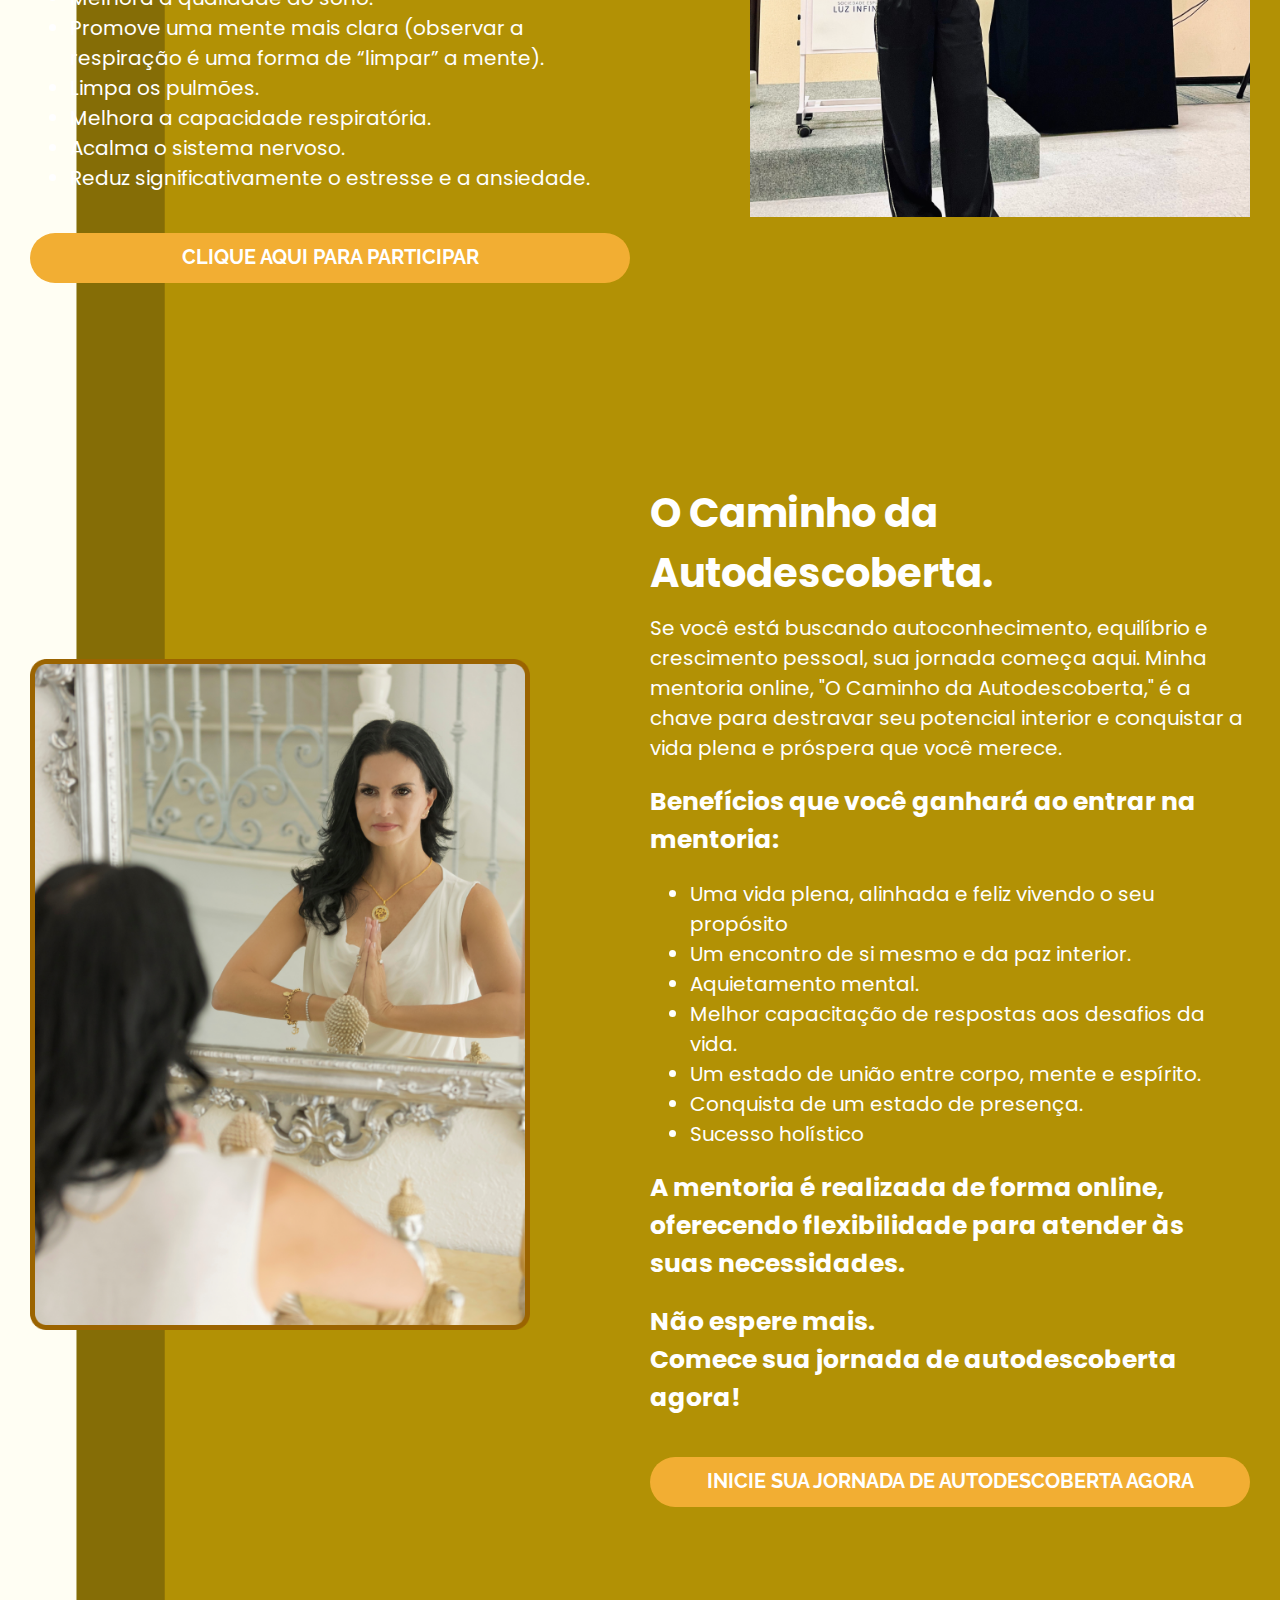
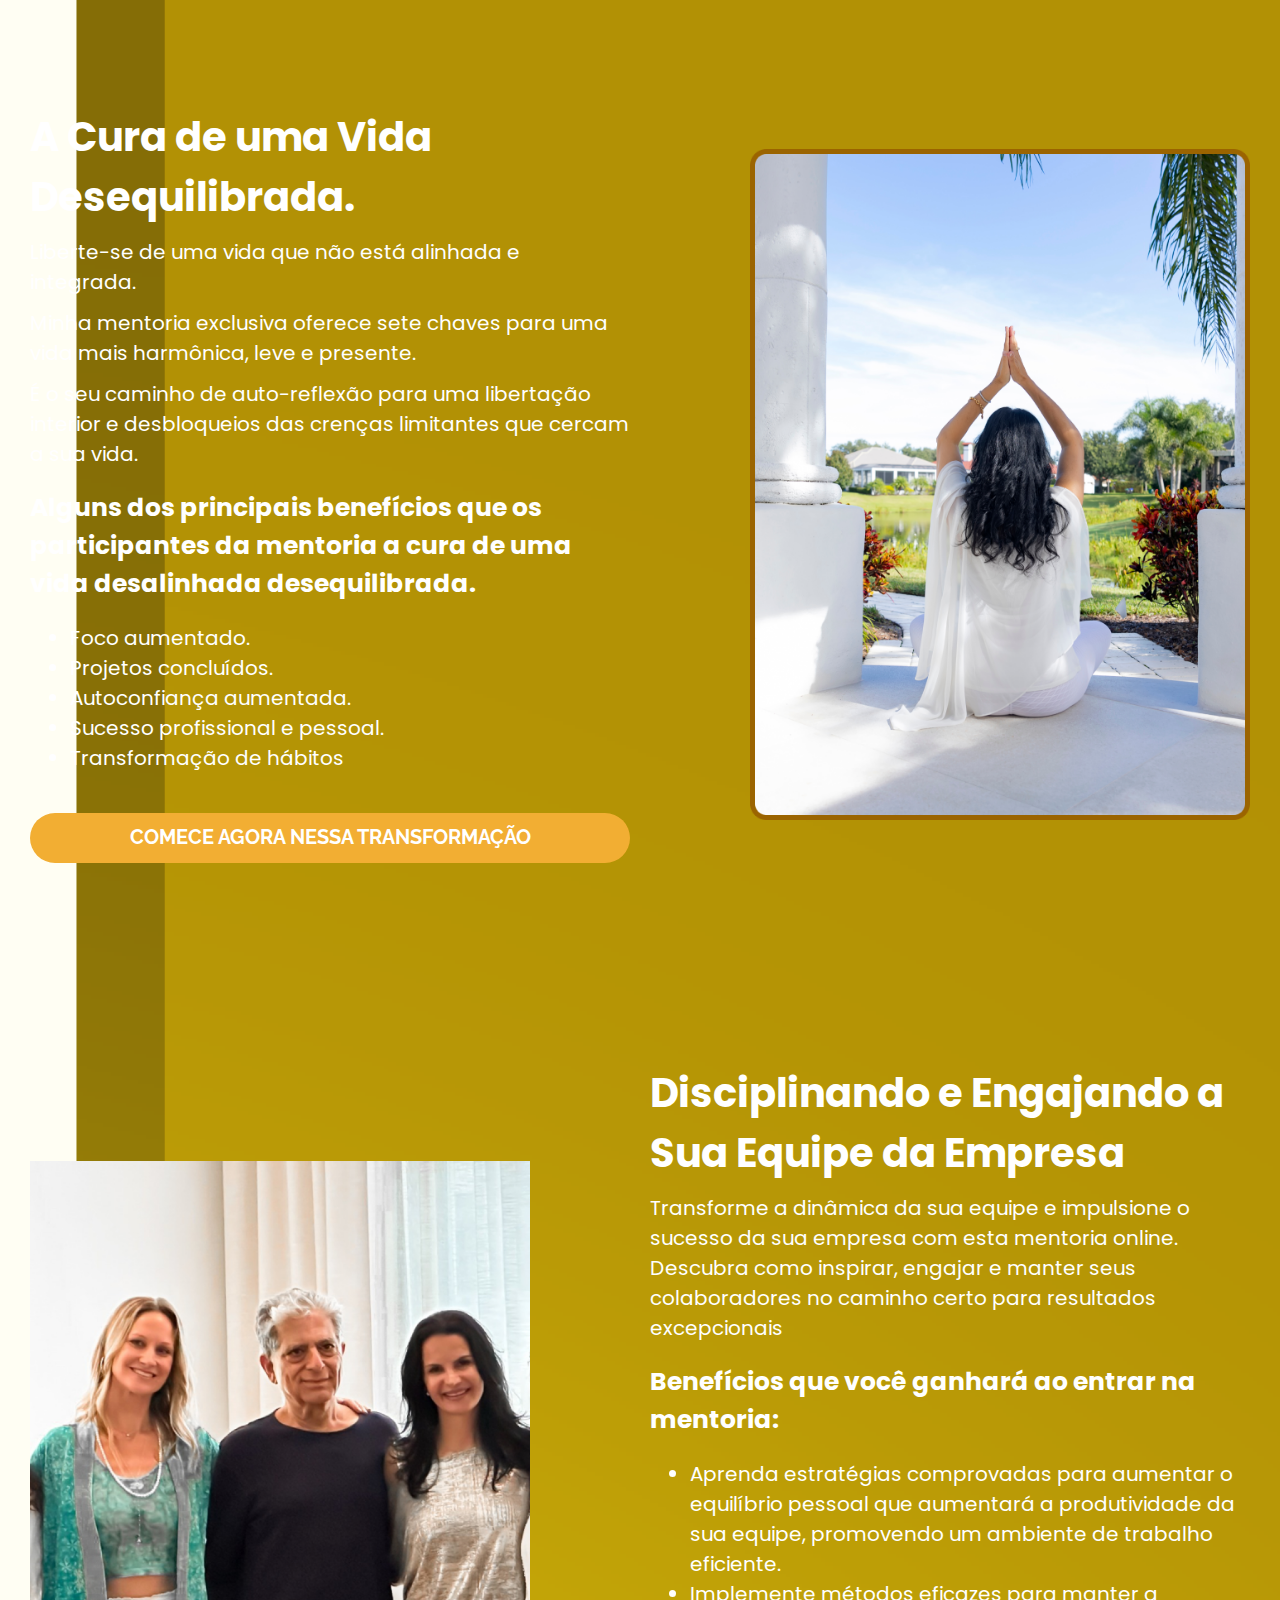
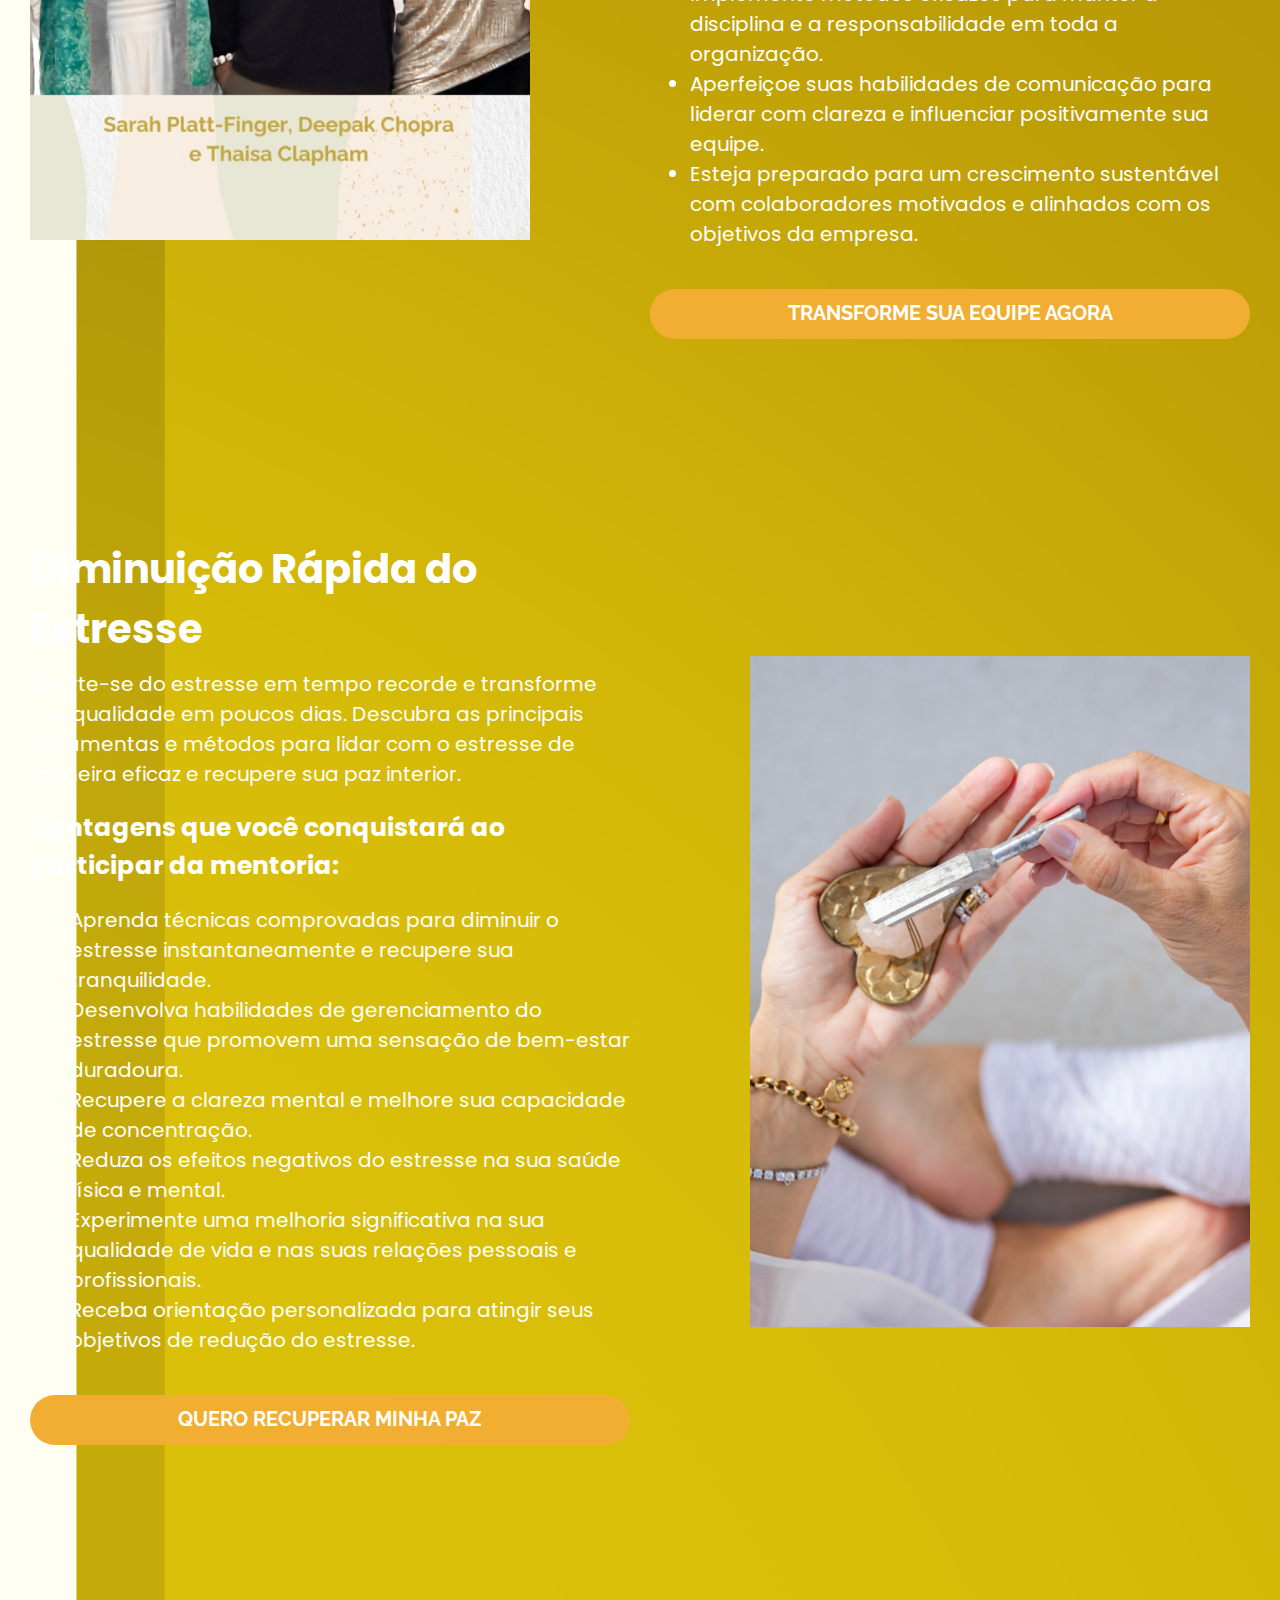
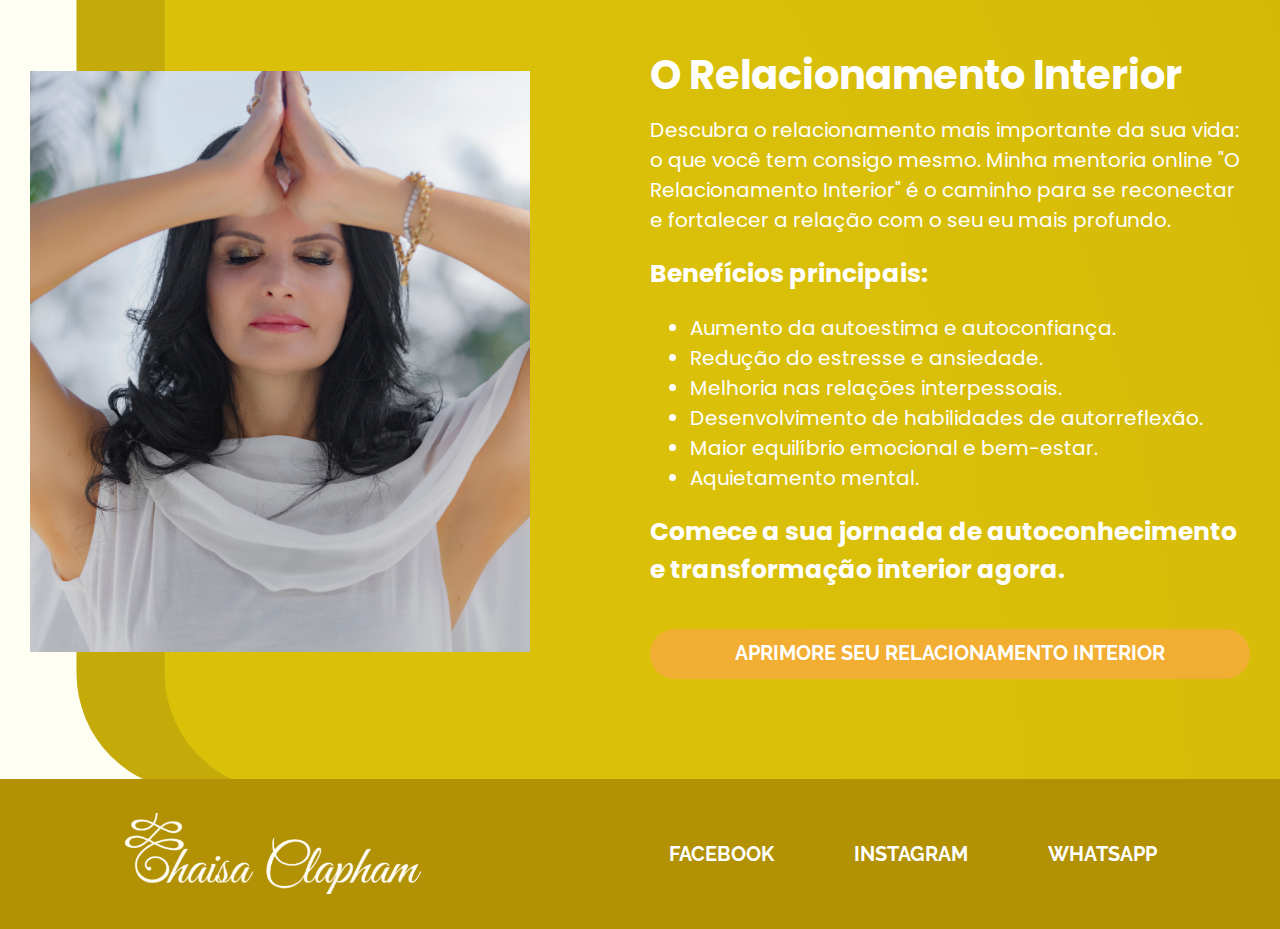
==== commit 3c371084: "whatsapp button added" ====
--- a/index.html
+++ b/index.html
@@ -476,7 +476,9 @@
 
     </section>
 
-
+    <a href="https://wa.me/15087252406?text=Ol%C3%A1%20Thaisa!%20Vim%20pelo%20site%20e%20gostaria%20de%20saber%20mais%20sobre%20a%20medita%C3%A7%C3%A3o%20guiada%20personalizada%20(acompanhada%20junto%20com%20voc%C3%AA)!%0A" class="whatsapp-button" target="_blank" style="position: fixed;  right: 15px; bottom: 15px;">
+        <img src="./assets/img/whatsapp-button.png" alt="botão whatsapp">
+    </a>
     <footer>
         <img class="footer-img" src="./assets/img/footer_logo.png" alt="logo do rodapé">
         <div class="footer-links">
--- a/assets/css/style.css
+++ b/assets/css/style.css
@@ -37,6 +37,7 @@
 
 body {
     background-color: var(--bg-color);
+    overflow-x: hidden;
 }
 
 .highlight-white {
@@ -656,6 +657,47 @@
     background-color: var(--color-secondary-darker);
 }
 
+/* WHATSAPP */
+whatsapp-button{
+    position: fixed;
+    bottom: 15px;
+    right: 15px;
+    z-index: 99;
+    background-color: #25d366;
+    border-radius: 50px;
+    color: #ffffff;
+    text-decoration: none;
+    width: 50px;
+    height: 50px;
+    font-size: 30px;
+    display: flex;
+    flex-direction: column;
+    justify-content: center;
+    align-items: center;
+    -webkit-box-shadow: 0px 0px 25px -6px rgba(0,0,0,1);
+    -moz-box-shadow: 0px 0px 25px -6px rgba(0,0,0,1);
+    box-shadow: 0px 0px 25px -6px rgba(0,0,0,1);
+    animation: effect 5s infinite ease-in;
+}
+
+@keyframes effect {
+    20%, 100% {
+        width: 50px;
+        height: 50px;
+        font-size: 30px;
+    }
+    0%, 10%{
+        width: 55px;
+        height: 55px;
+        font-size: 35px;
+    }
+    5%{
+        width: 50px;
+        height: 50px;
+        font-size: 30px;
+    }
+}
+
 /* FOOTER */
 
 footer {
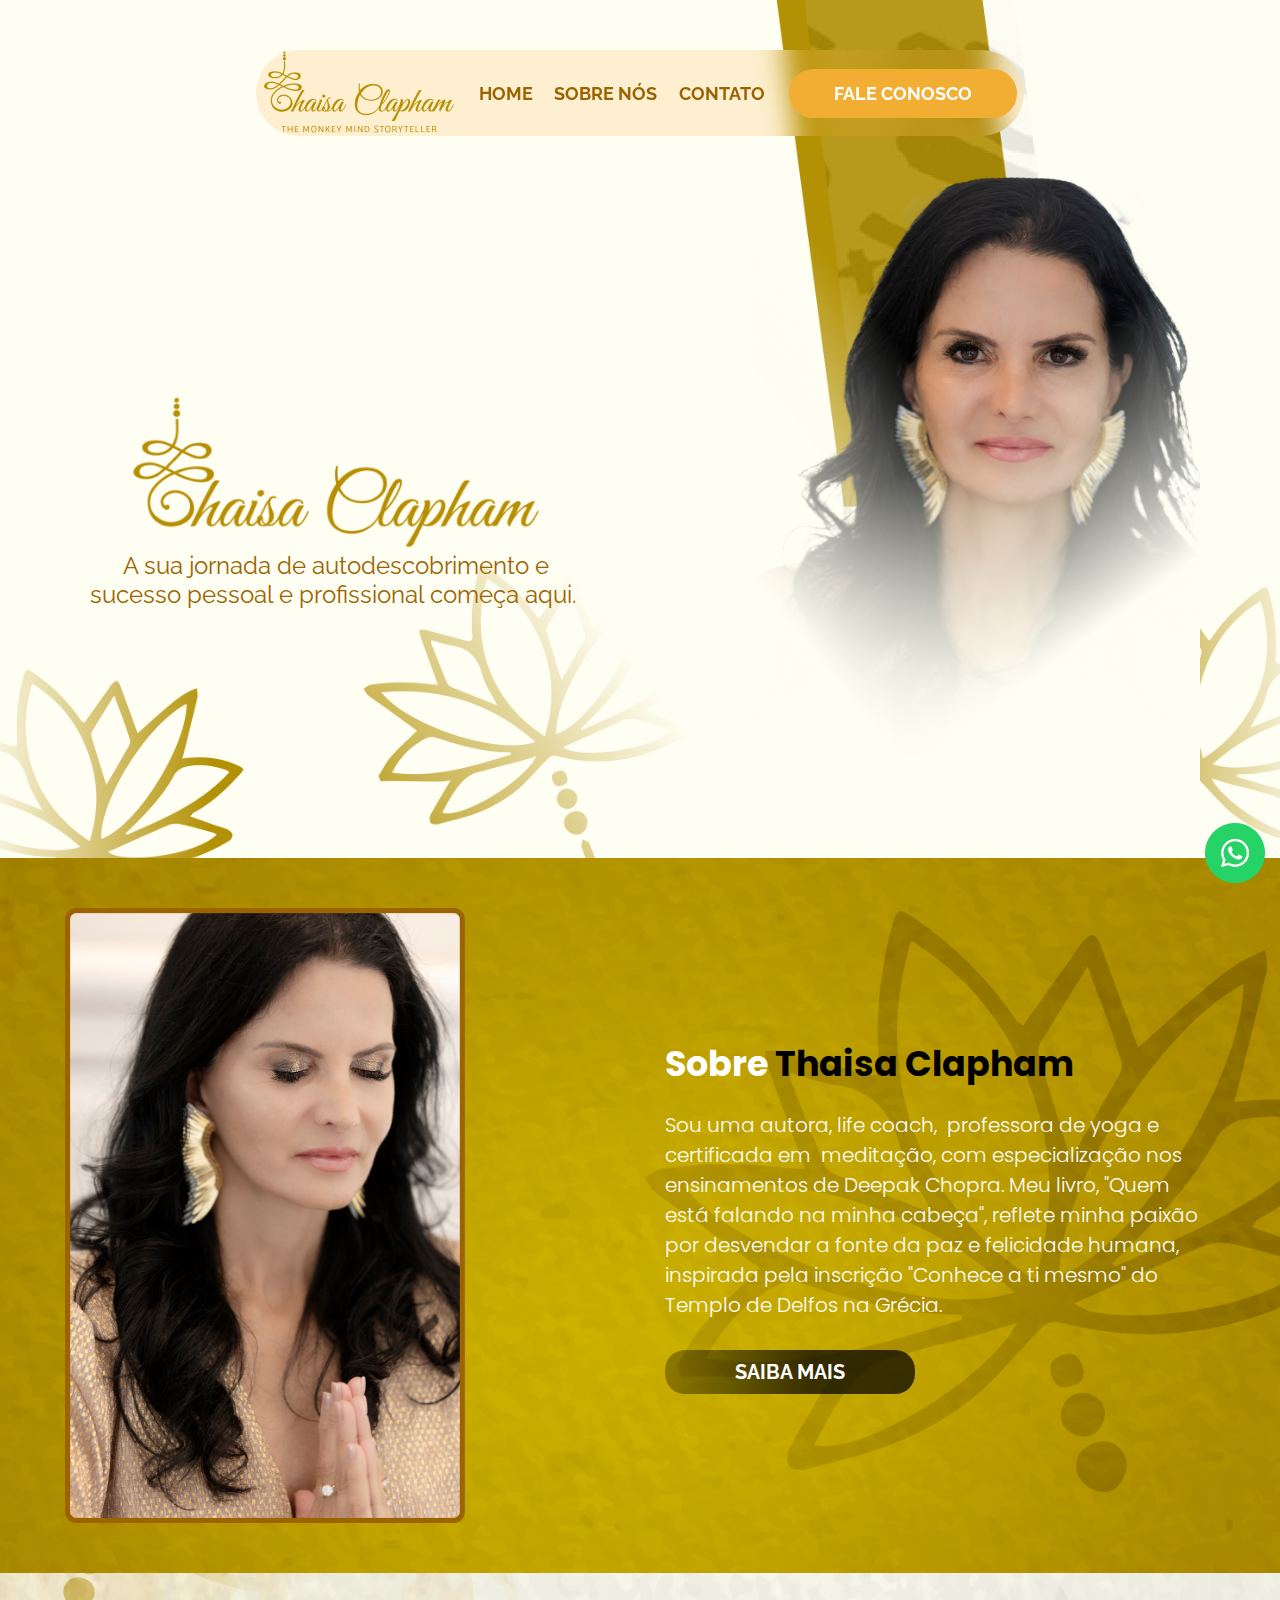
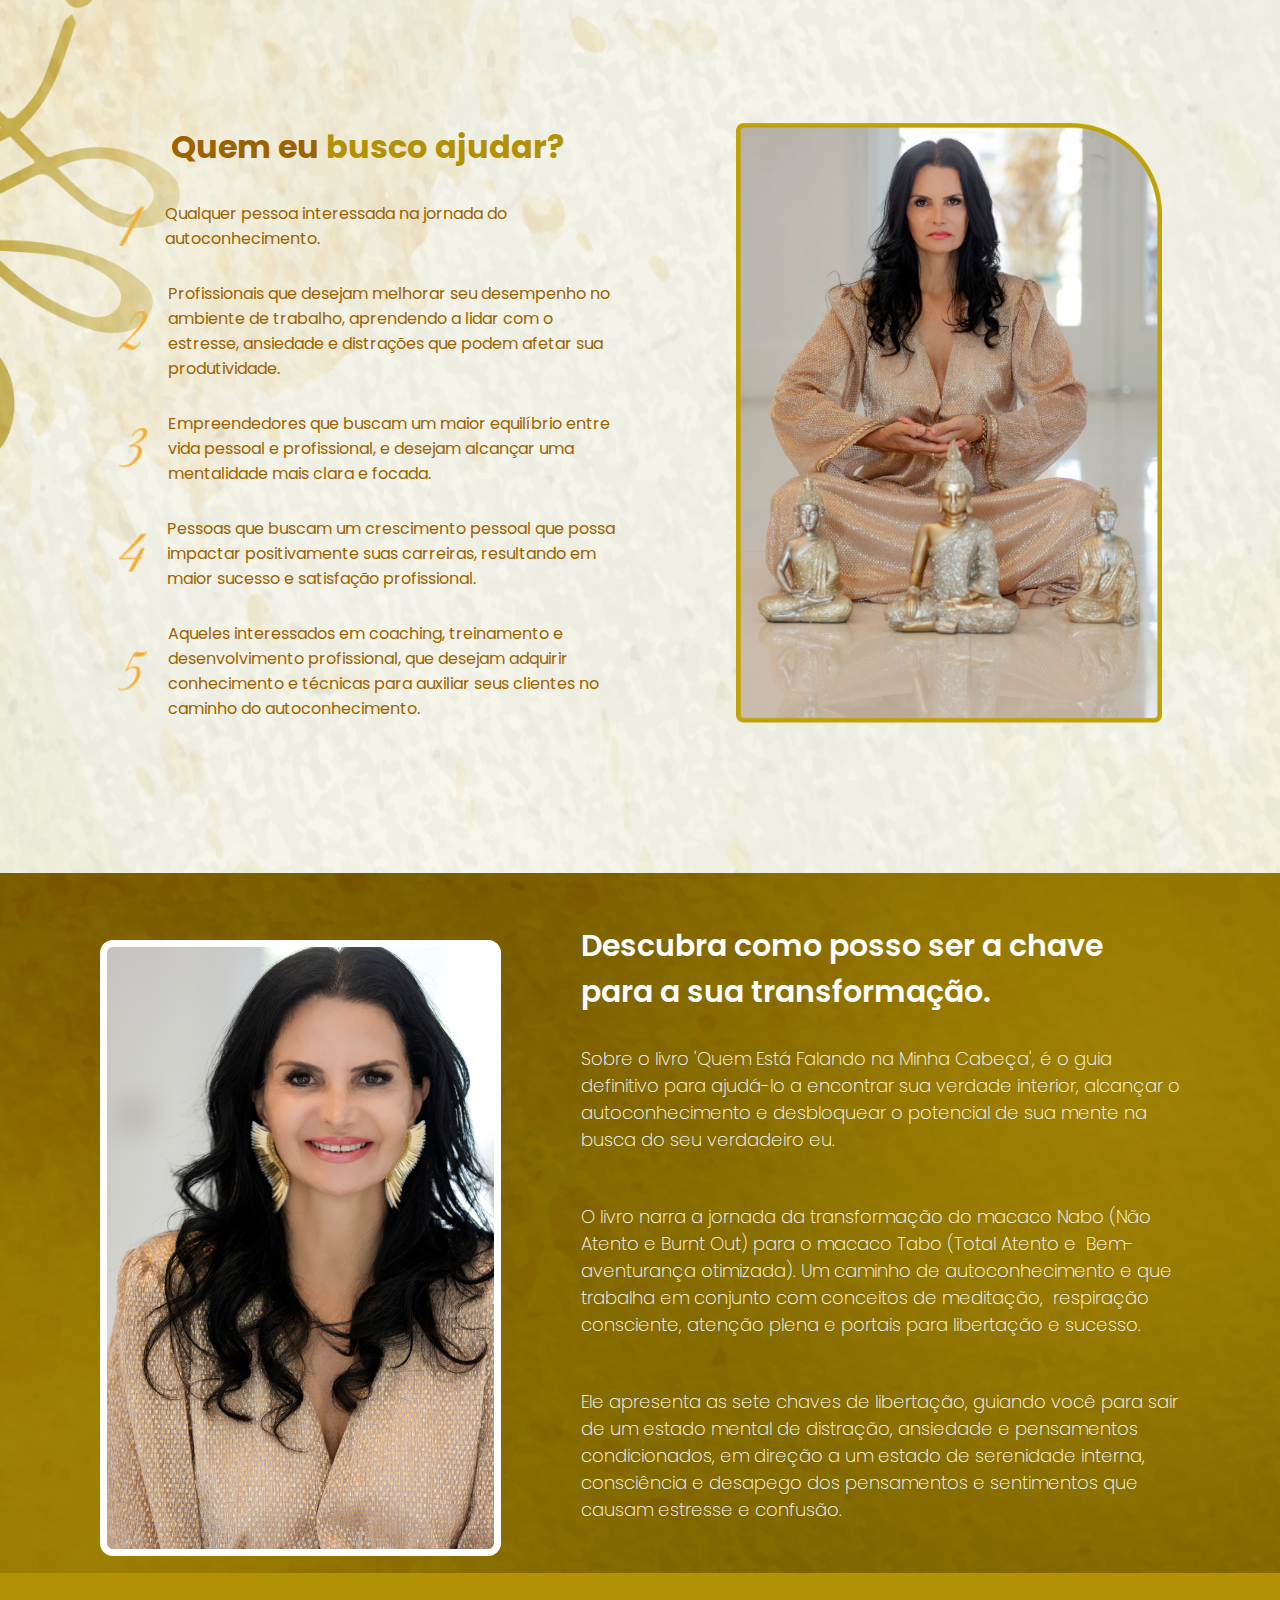
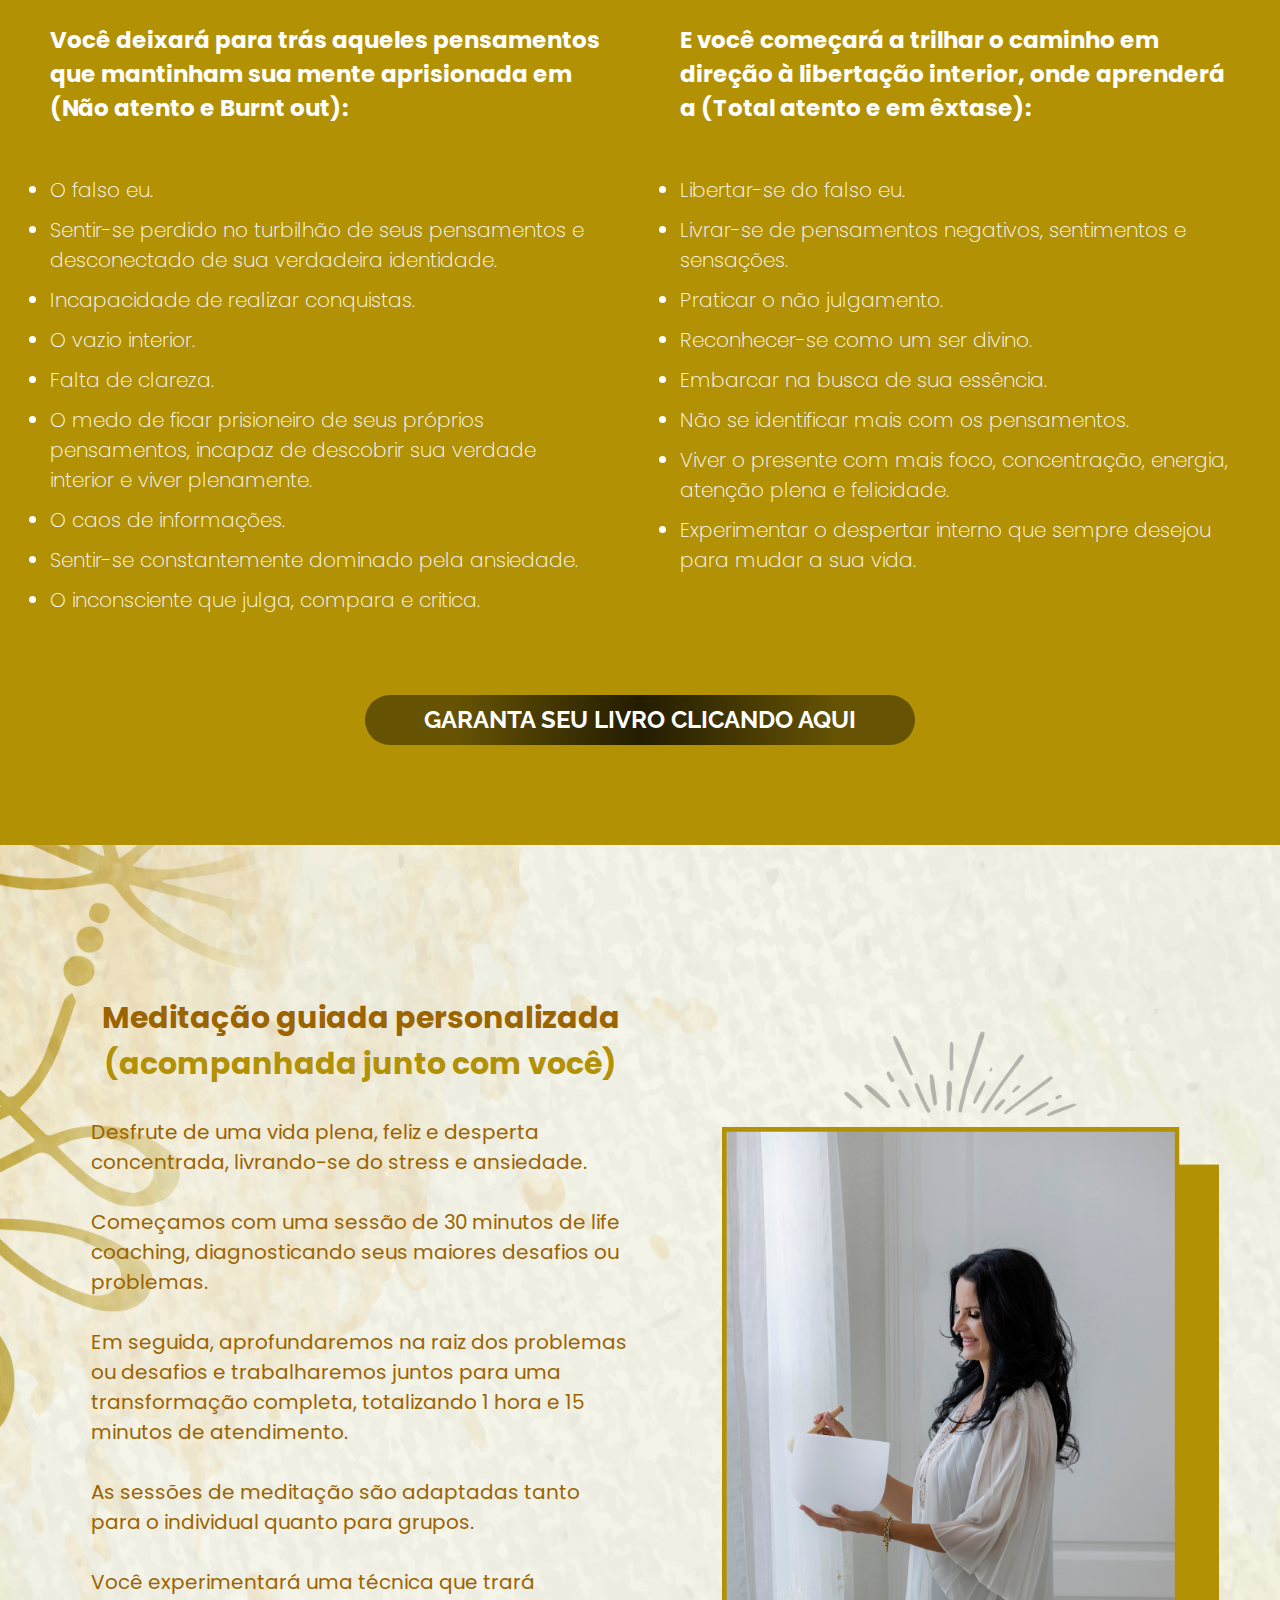
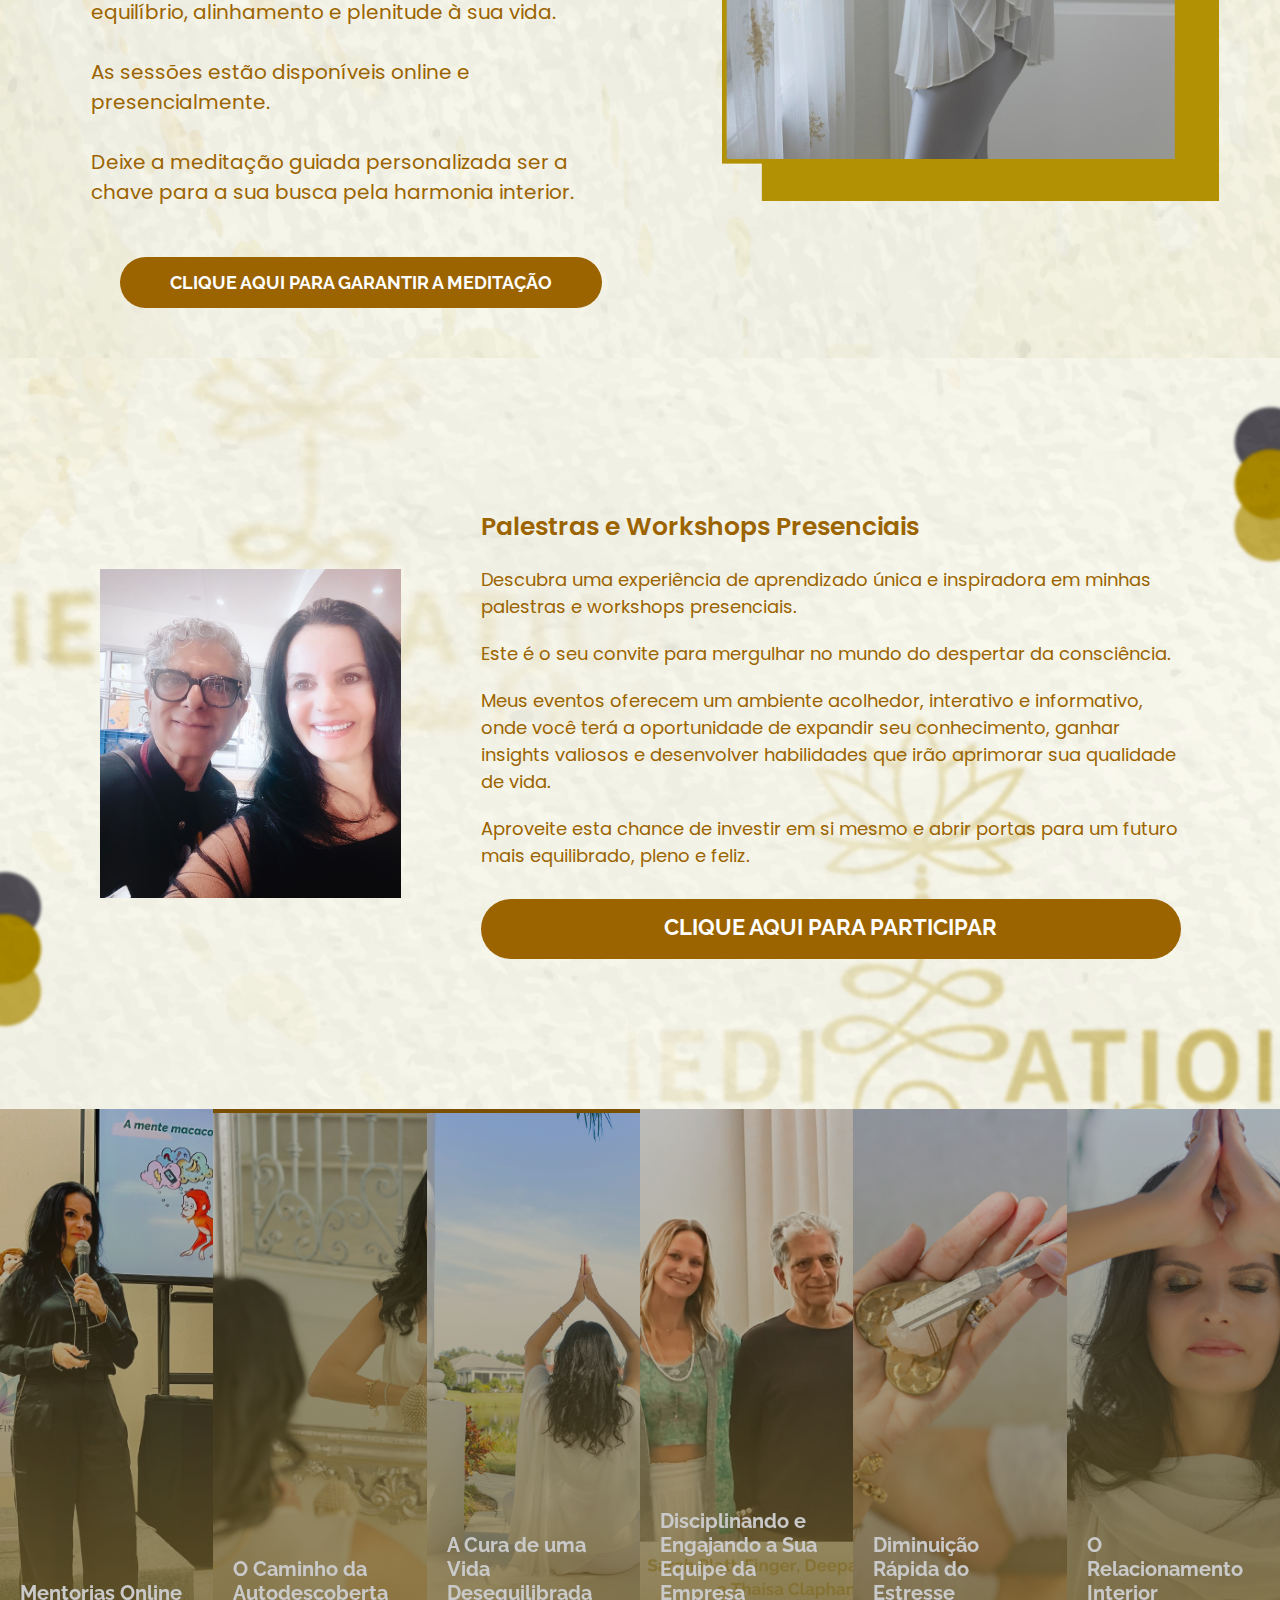
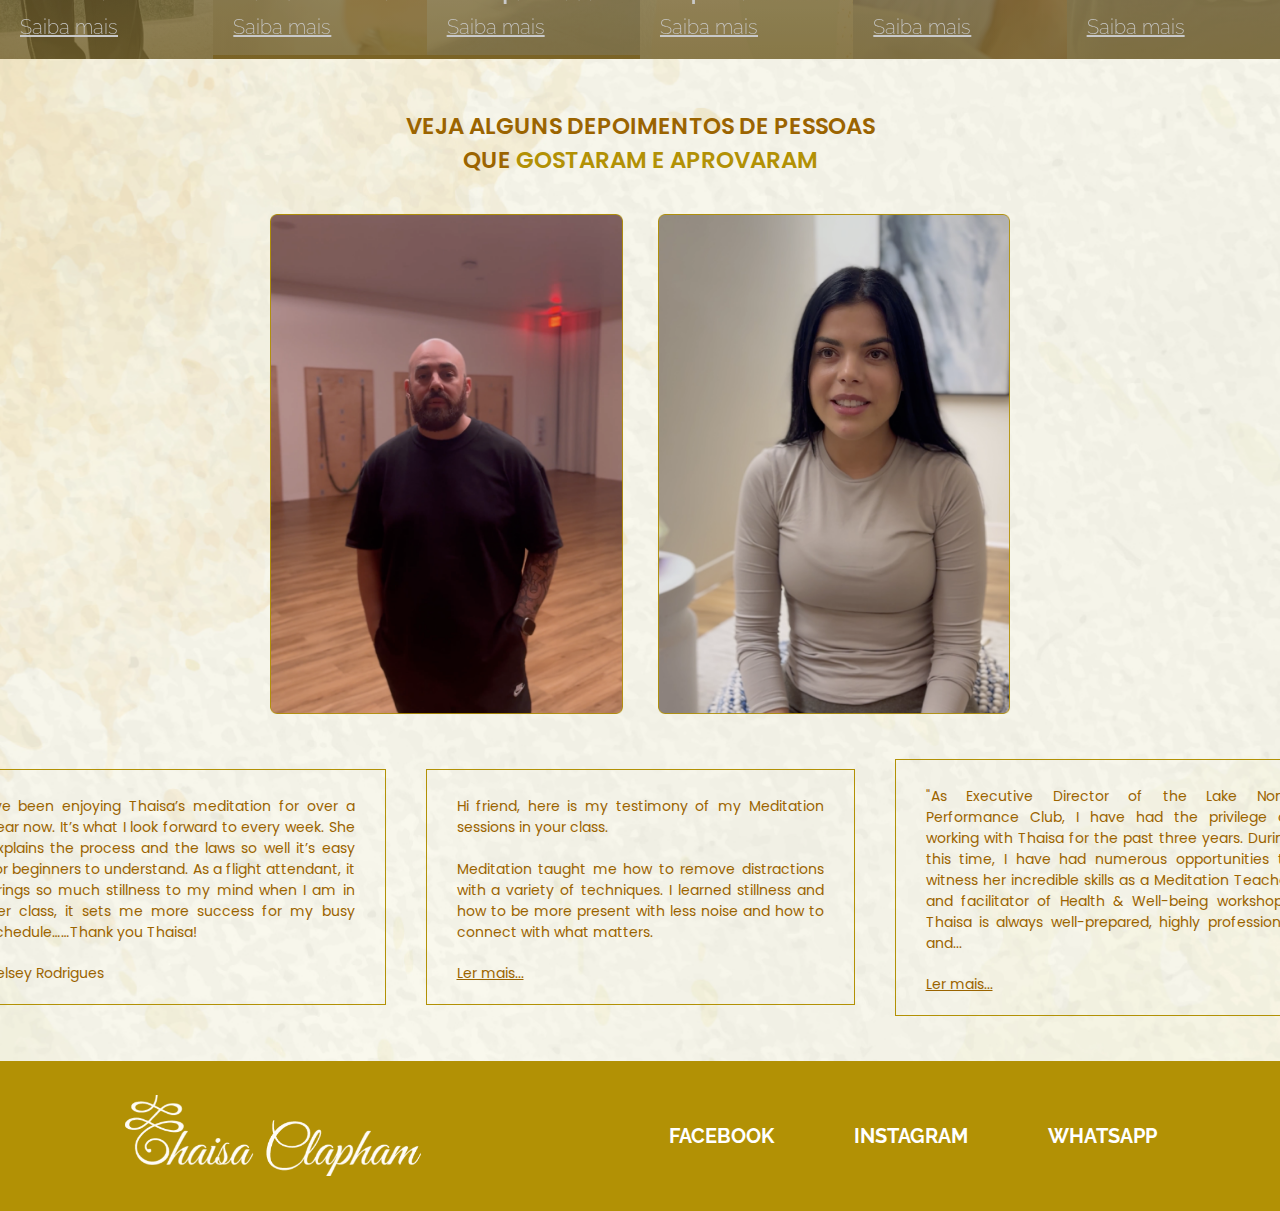
==== commit 2f88349d: "image cards added hover" ====
--- a/index.html
+++ b/index.html
@@ -1,495 +1,376 @@
-<!DOCTYPE html>
-<html lang="en">
-
-<head>
-    <meta charset="UTF-8">
-    <meta name="viewport" content="width=device-width, initial-scale=1.0">
-    <title>Thaisa Clapham - Meditation</title>
-    <!-- Meta tags -->
-    <meta name="description"
-        content="Encontre paz interior e equilíbrio através da prática de meditação. Descubra técnicas, guias e recursos para iniciar ou aprimorar sua jornada de meditação.">
-    <meta name="keywords"
-        content="meditação, mindfulness, prática de meditação, bem-estar, saúde mental, relaxamento, técnicas de meditação, respiração consciente">
-    <meta name="author" content="Thaisa Clapham">
-    <meta name="robots" content="index, follow">
-    <meta name="apple-mobile-web-app-capable" content="yes">
-    <meta name="apple-mobile-web-app-status-bar-style" content="black-translucent">
-    <meta name="apple-mobile-web-app-title" content="Nome do seu site ou aplicativo">
-    <meta property="og:title" content="Thaisa Clapham - Meditação para a Paz Interior">
-    <meta property="og:description"
-        content="Descubra técnicas de meditação para encontrar paz interior e equilíbrio em sua vida diária.">
-    <meta property="og:image" content="./assets/img/favicon/apple-touch-icon.png">
-    <!-- CSS -->
-    <link rel="stylesheet" href="./assets/css/style.css">
-    <script src="./assets/js/main.js" defer></script>
-
-    <!--Google Fonts-->
-    <link rel="preconnect" href="https://fonts.googleapis.com">
-    <link rel="preconnect" href="https://fonts.gstatic.com" crossorigin>
-    <link
-        href="https://fonts.googleapis.com/css2?family=Poppins:ital,wght@0,100;0,200;0,300;0,400;0,500;0,600;0,700;0,800;0,900;1,100;1,200;1,300;1,400;1,500;1,600;1,700;1,800;1,900&family=Raleway:ital,wght@0,100..900;1,100..900&display=swap"
-        rel="stylesheet">
-    <!-- Favicon-->
-    <link rel="apple-touch-icon" sizes="180x180" href="./assets/img/favicon/apple-touch-icon.png">
-    <link rel="icon" type="image/png" sizes="32x32" href="./assets/img/favicon/favicon-32x32.png">
-    <link rel="icon" type="image/png" sizes="16x16" href="./assets/img/favicon/favicon-16x16.png">
-    <link rel="manifest" href="./assets/img/favicon/site.webmanifest">
-    <link rel="mask-icon" href="./assets/img/favicon/safari-pinned-tab.svg" color="#b29105">
-    <meta name="msapplication-TileColor" content="#da532c">
-    <meta name="theme-color" content="#ffffff">
-</head>
-</head>
-
-<body>
-    <section id="home" class="home">
-        <nav class="nav-desk ">
-            <img src="./assets/img/logo_nav.png">
-            <ul class="nav-list">
-                <li class="nav-list-item"><a href="#home">Home</a></li>
-                <li class="nav-list-item"><a href="#about">Sobre nós</a></li>
-                <li class="nav-list-item"><a href="#contact">Contato</a></li>
-            </ul>
-            <a href="#"><button class="cta-nav">Fale conosco</button></a>
-        </nav>
-
-        <nav class="nav-mobile">
-            <img class="nav-logo" src="./assets/img/logo_nav.png">
-            <div class="menu">
-                <img class="open-menu" class="open" src="./assets/img/home/menu.svg" alt="menu icon">
-
-            </div>
-            <div class="showMenu hide">
-                <ul class="nav-list ">
-                    <li class="nav-list-item"><a href="#home">Home</a></li>
-                    <li class="nav-list-item"><a href="#about">Sobre nós</a></li>
-                    <li class="nav-list-item"><a href="#contact">Contato</a></li>
-                    <li class="nav-list-item cta-mobile"><a href="#">Fale Conosco</a></li>
-                </ul>
-
-            </div>
-        </nav>
-        <div class="home-content">
-            <div class="home-text">
-                <img class="home-img" src="./assets/img/home/logo.png" alt="logo">
-                <h1 class="home-title">A sua jornada de autodescobrimento e sucesso pessoal e profissional começa aqui. 
-                </h1>
-            </div>
-            <img class="home-banner" src="./assets/img/home/home-img.png" alt="banner">
-
-        </div>
-    </section>
-
-    <section id="about" class="about">
-        <img class="about-img" src="./assets/img/about/about_thaisa.png" alt="Imagem da Thaisa na seção de sobre">
-
-        <div class="about-content">
-            <h1 class="about-title"><span class="highlight-white">Sobre </span>Thaisa Clapham</h1>
-            <p class="about-subtitle">Sou uma autora, life coach,  professora de yoga e certificada em  meditação, com
-                especialização nos ensinamentos de Deepak Chopra. Meu livro, "Quem está falando na minha cabeça",
-                reflete minha paixão por desvendar a fonte da paz e felicidade humana, inspirada pela inscrição "Conhece
-                a ti mesmo" do Templo de Delfos na Grécia.</p>
-            <a href="#" class="cta-about">Saiba mais</a>
-        </div>
-    </section>
-
-    <section id="testimonials" class="testimonials">
-        <h1 class="testimonials-title">Veja alguns depoimentos de pessoas que <span class="highlight-secondary">gostaram
-                e aprovaram</span></h1>
-        <div class="customer">
-            <img class="customer-img" src="./assets/img/testimonial/testimonial1.png" alt="image 01">
-            <img class="customer-img" src="./assets/img/testimonial/testimonial2.png" alt="image 02">
-        </div>
-        <div class="testimonials-box">
-            <div class="testimonial-content">
-                <p class="testimonial-text">I’ve been enjoying Thaisa’s meditation for over a year now. It’s what I look
-                    forward to every week. She explains the process and the laws so well it’s easy for beginners to
-                    understand. As a flight attendant, it brings so much stillness to my mind when I am in her class, it
-                    sets me more success for my busy schedule……Thank you Thaisa!</p>
-                <p class="testimonial-author">Kelsey Rodrigues</p>
-            </div>
-            <div class="testimonial-content">
-                <p class="testimonial-text">Hi friend, here is my testimony of my
-                    Meditation sessions in your class.
-                    <br><br>
-                    Meditation taught me how to remove distractions with a variety of techniques. I learned stillness
-                    and how to be more present with less noise and how to connect with what matters.
-                </p>
-                <p class="testimonial-author"><a href="#">Ler mais...</a></p>
-            </div>
-            <div class="testimonial-content">
-                <p class="testimonial-text">"As Executive Director of the Lake Nona Performance Club, I have had the
-                    privilege of working with Thaisa for the past three years. During this time, I have had numerous
-                    opportunities to witness her incredible skills as a Meditation Teacher and facilitator of Health &
-                    Well-being workshops. Thaisa is always well-prepared, highly professional and...</p>
-                <p class="testimonial-author"><a href="#">Ler mais...</a></p>
-            </div>
-        </div>
-        <div>
-            <img class="feedback-img" src="./assets/img/testimonial/feedback.png" alt="Elemento de feedback">
-        </div>
-    </section>
-
-    <section id="services" class="services">
-        <div class="service-one">
-            <img class="service-one-img" src="./assets/img/services/img01.png">
-            <div class="service-one-content">
-                <h2 class="service-one-title">Quem eu <span class="highlight-secondary">busco ajudar?</span></h2>
-                <ul class="service-one-list">
-                    <li class="service-one-list-item"><img src="./assets/img/services/1.png" alt="Número 1"> 
-                        <p>
-                            Qualquer pessoa interessada na jornada do autoconhecimento.
-
-                        </p>
-                    </li>
-                    <li class="service-one-list-item"><img src="./assets/img/services/2.png" alt="Número 2">
-                        <p>
-                            Profissionais que desejam melhorar seu desempenho no ambiente de trabalho, aprendendo a
-                            lidar com o estresse, ansiedade e distrações que podem afetar sua produtividade.
-
-                        </p>
-                    </li>
-                    <li class="service-one-list-item"><img src="./assets/img/services/3.png" alt="Número 3">
-                        <p>
-                            Empreendedores que buscam um maior equilíbrio entre vida pessoal e profissional, e desejam
-                            alcançar uma mentalidade mais clara e focada.
-
-                        </p>
-                    </li>
-                    <li class="service-one-list-item"><img src="./assets/img/services/4.png" alt="Número 4">
-                        <p>
-                            Pessoas que buscam um crescimento pessoal que possa impactar positivamente suas carreiras,
-                            resultando em maior sucesso e satisfação profissional.
-
-                        </p>
-                    </li>
-                    <li class="service-one-list-item"><img src="./assets/img/services/5.png" alt="Número 5">
-                        <p>
-                            Aqueles interessados em coaching, treinamento e desenvolvimento profissional, que desejam
-                            adquirir conhecimento e técnicas para auxiliar seus clientes no caminho do autoconhecimento.
-
-                        </p>
-                    </li>
-                </ul>
-            </div>
-        </div>
-
-        <div class="service-two">
-            <div class="service-two-content">
-                <h2 class="service-two-title">Meditação guiada personalizada <span
-                        class="highlight-secondary">(acompanhada junto com você)</span></h2>
-                <ul class="service-two-list">
-                    <li class="service-two-list-item">
-                        <p>Desfrute de uma vida plena, feliz e desperta concentrada, livrando-se do stress e ansiedade.
-                        </p>
-                    </li>
-                    <li class="service-two-list-item">
-                        <p>Começamos com uma sessão de 30 minutos de life coaching, diagnosticando seus maiores desafios
-                            ou problemas.</p>
-                    </li>
-                    <li class="service-two-list-item">
-                        <p>Em seguida, aprofundaremos na raiz dos problemas ou desafios e trabalharemos juntos para uma
-                            transformação completa, totalizando 1 hora e 15 minutos de atendimento.</p>
-                    </li>
-                    <li class="service-two-list-item">
-                        <p>As sessões de meditação são adaptadas tanto para o individual quanto para grupos.</p>
-                    </li>
-                    <li class="service-two-list-item">
-                        <p>Você experimentará uma técnica que trará equilíbrio, alinhamento e plenitude à sua vida.</p>
-                    </li>
-                    <li class="service-two-list-item">
-                        <p>As sessões estão disponíveis online e presencialmente.</p>
-                    </li>
-                    <li class="service-two-list-item">
-                        <p>Deixe a meditação guiada personalizada ser a chave para a sua busca pela harmonia interior.
-                        </p>
-                    </li>
-                </ul>
-                <a href="#" class="cta-service">Clique aqui para garantir a meditação</a>
-            </div>
-            <img class="service-two-img" src="./assets/img/services/img02.png" alt="Imagem do serviço 2">
-        </div>
-        <img class="services-footer-img" src="./assets/img/services/service-footer.png" alt="Elemento do fim do rodapé de serviços">
-    </section>
-
-    <section id="discover" class="discover">
-        <img class="discover-img" src="./assets/img/discover/discover_img.png">
-        <div class="discover-content">
-            <h1 class="discover-title">Descubra como posso ser a chave para a sua transformação.</h1>
-            <p class="discover-subtitle">Sobre o livro 'Quem Está Falando na Minha Cabeça', é o guia definitivo para
-                ajudá-lo a encontrar sua verdade interior, alcançar o autoconhecimento e desbloquear o potencial de sua
-                mente na busca do seu verdadeiro eu.</p>
-
-            <p class="discover-subtitle"> O livro narra a jornada da transformação do macaco Nabo (Não Atento e Burnt
-                Out) para o macaco Tabo (Total Atento e  Bem- aventurança otimizada). Um caminho de autoconhecimento e
-                que trabalha em conjunto com conceitos de meditação,  respiração consciente, atenção plena e portais
-                para libertação e sucesso.</p>
-            <p class="discover-subtitle">
-                Ele apresenta as sete chaves de libertação, guiando você para sair de um estado mental de distração,
-                ansiedade e pensamentos condicionados, em direção a um estado de serenidade interna, consciência e
-                desapego dos pensamentos e sentimentos que causam estresse e confusão.
-            </p>
-        </div>
-    </section>
-
-    <section id="book" class="book">
-        <div class="book-content">
-            <div class="left-content">
-                <h2 class="book-content-title">Você deixará para trás aqueles pensamentos que mantinham sua mente
-                    aprisionada em (Não atento e Burnt out):</h2>
-                <ul class="book-content-list">
-                    <li class="book-content-list-item">O falso eu.</li>
-                    <li class="book-content-list-item">Sentir-se perdido no turbilhão de seus pensamentos e desconectado
-                        de sua verdadeira identidade.</li>
-                    <li class="book-content-list-item">Incapacidade de realizar conquistas.</li>
-                    <li class="book-content-list-item">O vazio interior.</li>
-                    <li class="book-content-list-item">Falta de clareza.</li>
-                    <li class="book-content-list-item">O medo de ficar prisioneiro de seus próprios pensamentos, incapaz
-                        de descobrir sua verdade interior e viver plenamente.</li>
-                    <li class="book-content-list-item">O caos de informações.</li>
-                    <li class="book-content-list-item">Sentir-se constantemente dominado pela ansiedade.</li>
-                    <li class="book-content-list-item">O inconsciente que julga, compara e critica.</li>
-
-                </ul>
-            </div>
-
-            <div class="right-content">
-                <h2 class="book-content-title">E você começará a trilhar o caminho em direção à libertação interior,
-                    onde aprenderá a (Total atento e em êxtase):</h2>
-                <ul class="book-content-list">
-                    <li class="book-content-list-item">Libertar-se do falso eu.</li>
-                    <li class="book-content-list-item">Livrar-se de pensamentos negativos, sentimentos e sensações.</li>
-                    <li class="book-content-list-item">Praticar o não julgamento.</li>
-                    <li class="book-content-list-item">Reconhecer-se como um ser divino.</li>
-                    <li class="book-content-list-item">Embarcar na busca de sua essência.</li>
-                    <li class="book-content-list-item">Não se identificar mais com os pensamentos.</li>
-                    <li class="book-content-list-item">Viver o presente com mais foco, concentração, energia, atenção
-                        plena e felicidade.</li>
-                    <li class="book-content-list-item">Experimentar o despertar interno que sempre desejou para mudar a
-                        sua vida.</li>
-
-                </ul>
-            </div>
-
-        </div>
-
-
-
-        <a href="#"><button class="get-book">Garanta seu livro clicando aqui</button></a>
-
-    </section>
-
-    <section id="workshop" class="workshop">
-        <div class="workshop-box">
-            <img src="./assets/img/workshop/workshop-img.png">
-            <div class="workshop-content">
-                <h1 class="workshop-title">
-                    Palestras e Workshops Presenciais
-                </h1>
-                <p class="workshop-subtitle">Descubra uma experiência de aprendizado única e inspiradora em minhas
-                    palestras e workshops presenciais.</p>
-                <p class="workshop-subtitle">Este é o seu convite para mergulhar no mundo do despertar da consciência. 
-                </p>
-                <p class="workshop-subtitle">Meus eventos oferecem um ambiente acolhedor, interativo e informativo, onde
-                    você terá a oportunidade de expandir seu conhecimento, ganhar insights valiosos e desenvolver
-                    habilidades que irão aprimorar sua qualidade de vida.</p>
-                <p class="workshop-subtitle">Aproveite esta chance de investir em si mesmo e abrir portas para um futuro
-                    mais equilibrado, pleno e feliz.</p>
-                <a href="#" class="cta-workshop"> Clique aqui para participar</a>
-            </div>
-        </div>
-    </section>
-
-    <section id="start" class="start">
-        <div class="start-content">
-            <div class="start-content-side">
-                <h1 class="start-title">Mentorias Online</h1>
-                <p class="start-text">Técnica de Respiração Pranayama : O pranayama é a prática de respiração na yoga.
-                    Trata-se de respirações conscientes, guiadas com objetivos específicos. "Prana" refere-se à energia
-                    vital que permeia o Universo, e "Yama" significa controle. Portanto, pranayama é o controle
-                    consciente da energia. </p>
-                <h4 class="start-subtitle">Quais são os benefícios do pranayama?</h4>
-                <ul class="start-content-list">
-                    <li class="start-content-list-item">Melhora a qualidade do sono.</li>
-                    <li class="start-content-list-item">Promove uma mente mais clara (observar a respiração é uma forma
-                        de “limpar” a mente).</li>
-                    <li class="start-content-list-item">Limpa os pulmões.</li>
-                    <li class="start-content-list-item">Melhora a capacidade respiratória. </li>
-                    <li class="start-content-list-item">Acalma o sistema nervoso. </li>
-                    <li class="start-content-list-item">Reduz significativamente o estresse e a ansiedade.</li>
-                </ul>
-                <a class="cta-start" href="#">Clique aqui para participar</a>
-
-            </div>
-            <img class="start-img" src="./assets/img/start/start1.png" alt="Imagem">
-        </div>
-
-        <div class="start-content">
-            <img class="start-img" src="./assets/img/start/start2.png" alt="Imagem">
-            <div class="start-content-side">
-                <h1 class="start-title">O Caminho da Autodescoberta.</h1>
-
-                <p class="start-text">Se você está buscando autoconhecimento, equilíbrio e crescimento pessoal, sua
-                    jornada começa aqui. Minha mentoria online, "O Caminho da Autodescoberta," é a chave para destravar
-                    seu potencial interior e conquistar a vida plena e próspera que você merece.</p>
-
-                <h4 class="start-subtitle">Benefícios que você ganhará ao entrar na mentoria:</h4>
-
-                <ul class="start-content-list">
-                    <li class="start-content-list-item">Uma vida plena, alinhada e feliz vivendo o seu propósito</li>
-                    <li class="start-content-list-item">Um encontro de si mesmo e da paz interior.</li>
-                    <li class="start-content-list-item">Aquietamento mental.</li>
-                    <li class="start-content-list-item">Melhor capacitação de respostas aos desafios da vida. </li>
-                    <li class="start-content-list-item">Um estado de união entre corpo, mente e espírito.</li>
-                    <li class="start-content-list-item">Conquista de um estado de presença.</li>
-                    <li class="start-content-list-item">Sucesso holístico</li>
-                </ul>
-
-                <h4 class="start-subtitle">A mentoria é realizada de forma online, oferecendo flexibilidade para atender
-                    às suas necessidades.</h4>
-
-                <h4 class="start-subtitle">Não espere mais. <br>
-                    Comece sua jornada de autodescoberta agora!</h4>
-
-                <a class="cta-start" href="#">Inicie sua jornada de autodescoberta agora</a>
-
-            </div>
-
-        </div>
-
-        <div class="start-content">
-            <div class="start-content-side">
-                <h1 class="start-title">A Cura de uma Vida Desequilibrada.
-                </h1>
-                <p class="start-text">Liberte-se de uma vida que não está alinhada e integrada.</p>
-                <br>
-                <p class="start-text">Minha mentoria exclusiva oferece sete chaves para uma vida mais harmônica, leve e
-                    presente.</p>
-                <br>
-                <p class="start-text">É o seu caminho de auto-reflexão para uma libertação interior e desbloqueios das
-                    crenças limitantes que cercam a sua vida. </p>
-
-                <h4 class="start-subtitle">Alguns dos principais benefícios que os participantes da mentoria a cura de
-                    uma vida desalinhada desequilibrada.</h4>
-                <ul class="start-content-list">
-                    <li class="start-content-list-item">Foco aumentado.</li>
-                    <li class="start-content-list-item">Projetos concluídos.</li>
-                    <li class="start-content-list-item"> Autoconfiança aumentada.</li>
-                    <li class="start-content-list-item">Sucesso profissional e pessoal.</li>
-                    <li class="start-content-list-item"> Transformação de hábitos</li>
-                </ul>
-                <a class="cta-start" href="#">Comece agora nessa transformação</a>
-
-            </div>
-            <img class="start-img" src="./assets/img/start/start3.png" alt="Imagem">
-        </div>
-
-        <div class="start-content">
-            <img class="start-img" src="./assets/img/start/start4.png" alt="Imagem">
-            <div class="start-content-side">
-                <h1 class="start-title">Disciplinando e Engajando a Sua Equipe da Empresa</h1>
-
-                <p class="start-text">Transforme a dinâmica da sua equipe e impulsione o sucesso da sua empresa com esta
-                    mentoria online. Descubra como inspirar, engajar e manter seus colaboradores no caminho certo para
-                    resultados excepcionais </p>
-
-                <h4 class="start-subtitle">Benefícios que você ganhará ao entrar na mentoria:</h4>
-
-                <ul class="start-content-list">
-                    <li class="start-content-list-item">Aprenda estratégias comprovadas para aumentar o equilíbrio
-                        pessoal que aumentará a produtividade da sua equipe, promovendo um ambiente de trabalho
-                        eficiente.
-                    </li>
-                    <li class="start-content-list-item">Implemente métodos eficazes para manter a disciplina e a
-                        responsabilidade em toda a organização.</li>
-                    <li class="start-content-list-item">Aperfeiçoe suas habilidades de comunicação para liderar com
-                        clareza e influenciar positivamente sua equipe.</li>
-                    <li class="start-content-list-item">Esteja preparado para um crescimento sustentável com
-                        colaboradores motivados e alinhados com os objetivos da empresa.</li>
-
-                </ul>
-
-                <a class="cta-start" href="#">Transforme sua equipe agora</a>
-
-            </div>
-
-        </div>
-
-        <div class="start-content">
-            <div class="start-content-side">
-                <h1 class="start-title">Diminuição Rápida do Estresse
-                </h1>
-                <p class="start-text">Liberte-se do estresse em tempo recorde e transforme sua qualidade em poucos dias.
-                    Descubra as principais ferramentas e métodos para lidar com o estresse de maneira eficaz e recupere
-                    sua paz interior.</p>
-
-                <h4 class="start-subtitle">Vantagens que você conquistará ao participar da mentoria:</h4>
-                <ul class="start-content-list">
-                    <li class="start-content-list-item">Aprenda técnicas comprovadas para diminuir o estresse
-                        instantaneamente e recupere sua tranquilidade.</li>
-                    <li class="start-content-list-item">Desenvolva habilidades de gerenciamento do estresse que promovem
-                        uma sensação de bem-estar duradoura.</li>
-                    <li class="start-content-list-item"> Recupere a clareza mental e melhore sua capacidade de
-                        concentração.</li>
-                    <li class="start-content-list-item">Reduza os efeitos negativos do estresse na sua saúde física e
-                        mental.</li>
-                    <li class="start-content-list-item"> Experimente uma melhoria significativa na sua qualidade de vida
-                        e nas suas relações pessoais e profissionais.</li>
-                    <li class="start-content-list-item"> Receba orientação personalizada para atingir seus objetivos de
-                        redução do estresse.</li>
-                </ul>
-                <a class="cta-start" href="#">Quero recuperar minha paz</a>
-
-            </div>
-            <img class="start-img" src="./assets/img/start/start5.png" alt="Imagem">
-        </div>
-
-        <div class="start-content">
-            <img class="start-img" src="./assets/img/start/start6.png" alt="Imagem">
-            <div class="start-content-side">
-                <h1 class="start-title">O Relacionamento Interior </h1>
-
-                <p class="start-text">Descubra o relacionamento mais importante da sua vida: o que você tem consigo
-                    mesmo. Minha mentoria online "O Relacionamento Interior" é o caminho para se reconectar e fortalecer
-                    a relação com o seu eu mais profundo.</p>
-
-                <h4 class="start-subtitle">Benefícios principais:</h4>
-
-                <ul class="start-content-list">
-                    <li class="start-content-list-item">Aumento da autoestima e autoconfiança.
-                    </li>
-                    <li class="start-content-list-item">Redução do estresse e ansiedade.</li>
-                    <li class="start-content-list-item">Melhoria nas relações interpessoais.</li>
-                    <li class="start-content-list-item">Desenvolvimento de habilidades de autorreflexão.</li>
-                    <li class="start-content-list-item">Maior equilíbrio emocional e bem-estar.</li>
-                    <li class="start-content-list-item">Aquietamento mental.</li>
-
-                </ul>
-
-                <h4 class="start-subtitle">Comece a sua jornada de autoconhecimento e transformação interior agora. 
-                </h4>
-
-                <a class="cta-start" href="#">Aprimore seu relacionamento interior</a>
-
-            </div>
-
-        </div>
-
-    </section>
-
-    <a href="https://wa.me/15087252406?text=Ol%C3%A1%20Thaisa!%20Vim%20pelo%20site%20e%20gostaria%20de%20saber%20mais%20sobre%20a%20medita%C3%A7%C3%A3o%20guiada%20personalizada%20(acompanhada%20junto%20com%20voc%C3%AA)!%0A" class="whatsapp-button" target="_blank" style="position: fixed;  right: 15px; bottom: 15px;">
-        <img src="./assets/img/whatsapp-button.png" alt="botão whatsapp">
-    </a>
-    <footer>
-        <img class="footer-img" src="./assets/img/footer_logo.png" alt="logo do rodapé">
-        <div class="footer-links">
-            <ul class="footer-links-list">
-                <li><a class="footer-links-list-item" href="#">Facebook</a></li>
-                <li><a class="footer-links-list-item" href="#">Instagram</a></li>
-                <li><a class="footer-links-list-item" href="#">WhatsApp</a></li>
-            </ul>
-        </div>
-    </footer>
-
-</body>
-
+<!DOCTYPE html>
+<html lang="en">
+
+<head>
+    <meta charset="UTF-8">
+    <meta name="viewport" content="width=device-width, initial-scale=1.0">
+    <title>Thaisa Clapham - Meditation</title>
+    <!-- Meta tags -->
+    <meta name="description"
+        content="Encontre paz interior e equilíbrio através da prática de meditação. Descubra técnicas, guias e recursos para iniciar ou aprimorar sua jornada de meditação.">
+    <meta name="keywords"
+        content="meditação, mindfulness, prática de meditação, bem-estar, saúde mental, relaxamento, técnicas de meditação, respiração consciente">
+    <meta name="author" content="Thaisa Clapham">
+    <meta name="robots" content="index, follow">
+    <meta name="apple-mobile-web-app-capable" content="yes">
+    <meta name="apple-mobile-web-app-status-bar-style" content="black-translucent">
+    <meta name="apple-mobile-web-app-title" content="Nome do seu site ou aplicativo">
+    <meta property="og:title" content="Thaisa Clapham - Meditação para a Paz Interior">
+    <meta property="og:description"
+        content="Descubra técnicas de meditação para encontrar paz interior e equilíbrio em sua vida diária.">
+    <meta property="og:image" content="./assets/img/favicon/apple-touch-icon.png">
+    <!-- CSS -->
+    <link rel="stylesheet" href="./assets/css/style.css">
+    <script src="./assets/js/main.js" defer></script>
+
+
+    <!--Google Fonts-->
+    <link rel="preconnect" href="https://fonts.googleapis.com">
+    <link rel="preconnect" href="https://fonts.gstatic.com" crossorigin>
+    <link
+        href="https://fonts.googleapis.com/css2?family=Poppins:ital,wght@0,100;0,200;0,300;0,400;0,500;0,600;0,700;0,800;0,900;1,100;1,200;1,300;1,400;1,500;1,600;1,700;1,800;1,900&family=Raleway:ital,wght@0,100..900;1,100..900&display=swap"
+        rel="stylesheet">
+    <!-- Favicon-->
+    <link rel="apple-touch-icon" sizes="180x180" href="./assets/img/favicon/apple-touch-icon.png">
+    <link rel="icon" type="image/png" sizes="32x32" href="./assets/img/favicon/favicon-32x32.png">
+    <link rel="icon" type="image/png" sizes="16x16" href="./assets/img/favicon/favicon-16x16.png">
+    <link rel="manifest" href="./assets/img/favicon/site.webmanifest">
+    <link rel="mask-icon" href="./assets/img/favicon/safari-pinned-tab.svg" color="#b29105">
+    <meta name="msapplication-TileColor" content="#da532c">
+    <meta name="theme-color" content="#ffffff">
+</head>
+</head>
+
+<body>
+    <section id="home" class="home">
+        <nav class="nav-desk ">
+            <img src="./assets/img/logo_nav.png">
+            <ul class="nav-list">
+                <li class="nav-list-item"><a href="#home">Home</a></li>
+                <li class="nav-list-item"><a href="#about">Sobre nós</a></li>
+                <li class="nav-list-item"><a href="#contact">Contato</a></li>
+            </ul>
+            <a href="#"><button class="cta-nav">Fale conosco</button></a>
+        </nav>
+
+        <nav class="nav-mobile">
+            <img class="nav-logo" src="./assets/img/logo_nav.png">
+            <div class="menu">
+                <img class="open-menu" class="open" src="./assets/img/home/menu.svg" alt="menu icon">
+
+            </div>
+            <div class="showMenu hide">
+                <ul class="nav-list ">
+                    <li class="nav-list-item"><a href="#home">Home</a></li>
+                    <li class="nav-list-item"><a href="#about">Sobre nós</a></li>
+                    <li class="nav-list-item"><a href="#contact">Contato</a></li>
+                    <li class="nav-list-item cta-mobile"><a href="#">Fale Conosco</a></li>
+                </ul>
+
+            </div>
+        </nav>
+        <div class="home-content">
+            <div class="home-text">
+                <img class="home-img" src="./assets/img/home/logo.png" alt="logo">
+                <h1 class="home-title">A sua jornada de autodescobrimento e sucesso pessoal e profissional começa aqui. 
+                </h1>
+            </div>
+            <img class="home-banner" src="./assets/img/home/home-img.png" alt="banner">
+
+        </div>
+    </section>
+
+    <section id="about" class="about">
+        <img class="about-img" src="./assets/img/about/about_thaisa.png" alt="Imagem da Thaisa na seção de sobre">
+
+        <div class="about-content">
+            <h1 class="about-title"><span class="highlight-white">Sobre </span>Thaisa Clapham</h1>
+            <p class="about-subtitle">Sou uma autora, life coach,  professora de yoga e certificada em  meditação, com
+                especialização nos ensinamentos de Deepak Chopra. Meu livro, "Quem está falando na minha cabeça",
+                reflete minha paixão por desvendar a fonte da paz e felicidade humana, inspirada pela inscrição "Conhece
+                a ti mesmo" do Templo de Delfos na Grécia.</p>
+            <a href="#" class="cta-about">Saiba mais</a>
+        </div>
+    </section>
+
+    <section id="services" class="services">
+        <div class="service-one">
+            <div class="service-one-content">
+                <h2 class="service-one-title">Quem eu <span class="highlight-secondary">busco ajudar?</span></h2>
+                <ul class="service-one-list">
+                    <li class="service-one-list-item"><img src="./assets/img/services/1.png" alt="Número 1">
+                        <p>
+                            Qualquer pessoa interessada na jornada do autoconhecimento.
+
+                        </p>
+                    </li>
+                    <li class="service-one-list-item"><img src="./assets/img/services/2.png" alt="Número 2">
+                        <p>
+                            Profissionais que desejam melhorar seu desempenho no ambiente de trabalho, aprendendo a
+                            lidar com o estresse, ansiedade e distrações que podem afetar sua produtividade.
+
+                        </p>
+                    </li>
+                    <li class="service-one-list-item"><img src="./assets/img/services/3.png" alt="Número 3">
+                        <p>
+                            Empreendedores que buscam um maior equilíbrio entre vida pessoal e profissional, e desejam
+                            alcançar uma mentalidade mais clara e focada.
+
+                        </p>
+                    </li>
+                    <li class="service-one-list-item"><img src="./assets/img/services/4.png" alt="Número 4">
+                        <p>
+                            Pessoas que buscam um crescimento pessoal que possa impactar positivamente suas carreiras,
+                            resultando em maior sucesso e satisfação profissional.
+
+                        </p>
+                    </li>
+                    <li class="service-one-list-item"><img src="./assets/img/services/5.png" alt="Número 5">
+                        <p>
+                            Aqueles interessados em coaching, treinamento e desenvolvimento profissional, que desejam
+                            adquirir conhecimento e técnicas para auxiliar seus clientes no caminho do autoconhecimento.
+
+                        </p>
+                    </li>
+                </ul>
+            </div>
+            <img class="service-one-img" src="./assets/img/services/img01.png">
+        </div>
+    </section>
+
+    <section id="discover" class="discover">
+        <img class="discover-img" src="./assets/img/discover/discover_img.png">
+        <div class="discover-content">
+            <h1 class="discover-title">Descubra como posso ser a chave para a sua transformação.</h1>
+            <p class="discover-subtitle">Sobre o livro 'Quem Está Falando na Minha Cabeça', é o guia definitivo para
+                ajudá-lo a encontrar sua verdade interior, alcançar o autoconhecimento e desbloquear o potencial de sua
+                mente na busca do seu verdadeiro eu.</p>
+
+            <p class="discover-subtitle"> O livro narra a jornada da transformação do macaco Nabo (Não Atento e Burnt
+                Out) para o macaco Tabo (Total Atento e  Bem- aventurança otimizada). Um caminho de autoconhecimento e
+                que trabalha em conjunto com conceitos de meditação,  respiração consciente, atenção plena e portais
+                para libertação e sucesso.</p>
+            <p class="discover-subtitle">
+                Ele apresenta as sete chaves de libertação, guiando você para sair de um estado mental de distração,
+                ansiedade e pensamentos condicionados, em direção a um estado de serenidade interna, consciência e
+                desapego dos pensamentos e sentimentos que causam estresse e confusão.
+            </p>
+        </div>
+    </section>
+
+    <section id="book" class="book">
+        <div class="book-content">
+            <div class="left-content">
+                <h2 class="book-content-title">Você deixará para trás aqueles pensamentos que mantinham sua mente
+                    aprisionada em (Não atento e Burnt out):</h2>
+                <ul class="book-content-list">
+                    <li class="book-content-list-item">O falso eu.</li>
+                    <li class="book-content-list-item">Sentir-se perdido no turbilhão de seus pensamentos e desconectado
+                        de sua verdadeira identidade.</li>
+                    <li class="book-content-list-item">Incapacidade de realizar conquistas.</li>
+                    <li class="book-content-list-item">O vazio interior.</li>
+                    <li class="book-content-list-item">Falta de clareza.</li>
+                    <li class="book-content-list-item">O medo de ficar prisioneiro de seus próprios pensamentos, incapaz
+                        de descobrir sua verdade interior e viver plenamente.</li>
+                    <li class="book-content-list-item">O caos de informações.</li>
+                    <li class="book-content-list-item">Sentir-se constantemente dominado pela ansiedade.</li>
+                    <li class="book-content-list-item">O inconsciente que julga, compara e critica.</li>
+
+                </ul>
+            </div>
+
+            <div class="right-content">
+                <h2 class="book-content-title">E você começará a trilhar o caminho em direção à libertação interior,
+                    onde aprenderá a (Total atento e em êxtase):</h2>
+                <ul class="book-content-list">
+                    <li class="book-content-list-item">Libertar-se do falso eu.</li>
+                    <li class="book-content-list-item">Livrar-se de pensamentos negativos, sentimentos e sensações.</li>
+                    <li class="book-content-list-item">Praticar o não julgamento.</li>
+                    <li class="book-content-list-item">Reconhecer-se como um ser divino.</li>
+                    <li class="book-content-list-item">Embarcar na busca de sua essência.</li>
+                    <li class="book-content-list-item">Não se identificar mais com os pensamentos.</li>
+                    <li class="book-content-list-item">Viver o presente com mais foco, concentração, energia, atenção
+                        plena e felicidade.</li>
+                    <li class="book-content-list-item">Experimentar o despertar interno que sempre desejou para mudar a
+                        sua vida.</li>
+
+                </ul>
+            </div>
+
+        </div>
+
+
+
+        <a href="#"><button class="get-book">Garanta seu livro clicando aqui</button></a>
+
+    </section>
+
+    <section id="services" class="services">
+        <div class="service-two">
+            <img class="service-two-img" src="./assets/img/services/img02.png" alt="Imagem do serviço 2">
+            <div class="service-two-content">
+                <h2 class="service-two-title">Meditação guiada personalizada <span
+                        class="highlight-secondary">(acompanhada junto com você)</span></h2>
+                <ul class="service-two-list">
+                    <li class="service-two-list-item">
+                        <p>Desfrute de uma vida plena, feliz e desperta concentrada, livrando-se do stress e ansiedade.
+                        </p>
+                    </li>
+                    <li class="service-two-list-item">
+                        <p>Começamos com uma sessão de 30 minutos de life coaching, diagnosticando seus maiores desafios
+                            ou problemas.</p>
+                    </li>
+                    <li class="service-two-list-item">
+                        <p>Em seguida, aprofundaremos na raiz dos problemas ou desafios e trabalharemos juntos para uma
+                            transformação completa, totalizando 1 hora e 15 minutos de atendimento.</p>
+                    </li>
+                    <li class="service-two-list-item">
+                        <p>As sessões de meditação são adaptadas tanto para o individual quanto para grupos.</p>
+                    </li>
+                    <li class="service-two-list-item">
+                        <p>Você experimentará uma técnica que trará equilíbrio, alinhamento e plenitude à sua vida.</p>
+                    </li>
+                    <li class="service-two-list-item">
+                        <p>As sessões estão disponíveis online e presencialmente.</p>
+                    </li>
+                    <li class="service-two-list-item">
+                        <p>Deixe a meditação guiada personalizada ser a chave para a sua busca pela harmonia interior.
+                        </p>
+                    </li>
+                </ul>
+                <a href="#" class="cta-service">Clique aqui para garantir a meditação</a>
+            </div>
+        </div>
+    </section>
+
+    <section id="workshop" class="workshop">
+        <div class="workshop-box">
+            <img src="./assets/img/workshop/workshop-img.png">
+            <div class="workshop-content">
+                <h1 class="workshop-title">
+                    Palestras e Workshops Presenciais
+                </h1>
+                <p class="workshop-subtitle">Descubra uma experiência de aprendizado única e inspiradora em minhas
+                    palestras e workshops presenciais.</p>
+                <p class="workshop-subtitle">Este é o seu convite para mergulhar no mundo do despertar da consciência. 
+                </p>
+                <p class="workshop-subtitle">Meus eventos oferecem um ambiente acolhedor, interativo e informativo, onde
+                    você terá a oportunidade de expandir seu conhecimento, ganhar insights valiosos e desenvolver
+                    habilidades que irão aprimorar sua qualidade de vida.</p>
+                <p class="workshop-subtitle">Aproveite esta chance de investir em si mesmo e abrir portas para um futuro
+                    mais equilibrado, pleno e feliz.</p>
+                <a href="#" class="cta-workshop"> Clique aqui para participar</a>
+            </div>
+        </div>
+    </section>
+    <section class="mentorias-section">
+        <div class="mentoria">
+            <div class="image-container">
+                <img src="./assets/img/start/start1.png" alt="Mentorias Online">
+            </div>
+            <div class="content">
+                <h3>Mentorias Online</h3>
+                <a href="#">Saiba mais</a>
+            </div>
+        </div>
+        <div class="mentoria">
+            <div class="image-container">
+                <img src="./assets/img/start/start2.png" alt="O Caminho da Autodescoberta">
+            </div>
+            <div class="content">
+                <h3>O Caminho da Autodescoberta</h3>
+                <a href="#">Saiba mais</a>
+            </div>
+        </div>
+        <div class="mentoria">
+            <div class="image-container">
+                <img src="./assets/img/start/start3.png" alt="A Cura de uma Vida Desequilibrada">
+            </div>
+            <div class="content">
+                <h3>A Cura de uma Vida Desequilibrada</h3>
+                <a href="#">Saiba mais</a>
+            </div>
+        </div>
+        <div class="mentoria">
+            <div class="image-container">
+                <img src="./assets/img/start/start4.png" alt="Disciplinando e Engajando a Sua Equipe da Empresa">
+            </div>
+            <div class="content">
+                <h3>Disciplinando e Engajando a Sua Equipe da Empresa</h3>
+                <a href="#">Saiba mais</a>
+            </div>
+        </div>
+        <div class="mentoria">
+            <div class="image-container">
+                <img src="./assets/img/start/start5.png" alt="Diminuição Rápida do Estresse">
+            </div>
+            <div class="content">
+                <h3>Diminuição Rápida do Estresse</h3>
+                <a href="#">Saiba mais</a>
+            </div>
+        </div>
+        <div class="mentoria">
+            <div class="image-container">
+                <img src="./assets/img/start/start6.png" alt="O Relacionamento Interior">
+            </div>
+            <div class="content">
+                <h3>O Relacionamento Interior</h3>
+                <a href="#">Saiba mais</a>
+            </div>
+        </div>
+    </section>
+
+    <section id="testimonials" class="testimonials">
+        <h1 class="testimonials-title">Veja alguns depoimentos de pessoas que <span class="highlight-secondary">gostaram
+                e aprovaram</span></h1>
+        <div class="customer">
+            <img class="customer-img" src="./assets/img/testimonial/testimonial1.png" alt="image 01">
+            <img class="customer-img" src="./assets/img/testimonial/testimonial2.png" alt="image 02">
+        </div>
+        <div class="testimonials-box">
+            <div class="testimonial-content">
+                <p class="testimonial-text">I’ve been enjoying Thaisa’s meditation for over a year now. It’s what I look
+                    forward to every week. She explains the process and the laws so well it’s easy for beginners to
+                    understand. As a flight attendant, it brings so much stillness to my mind when I am in her class, it
+                    sets me more success for my busy schedule……Thank you Thaisa!</p>
+                <p class="testimonial-author">Kelsey Rodrigues</p>
+            </div>
+            <div class="testimonial-content">
+                <p class="testimonial-text">Hi friend, here is my testimony of my
+                    Meditation sessions in your class.
+                    <br><br>
+                    Meditation taught me how to remove distractions with a variety of techniques. I learned stillness
+                    and how to be more present with less noise and how to connect with what matters.
+                </p>
+                <p class="testimonial-author"><a href="#">Ler mais...</a></p>
+            </div>
+            <div class="testimonial-content">
+                <p class="testimonial-text">"As Executive Director of the Lake Nona Performance Club, I have had the
+                    privilege of working with Thaisa for the past three years. During this time, I have had numerous
+                    opportunities to witness her incredible skills as a Meditation Teacher and facilitator of Health &
+                    Well-being workshops. Thaisa is always well-prepared, highly professional and...</p>
+                <p class="testimonial-author"><a href="#">Ler mais...</a></p>
+            </div>
+        </div>
+        <!-- <div>
+            <img class="feedback-img" src="./assets/img/testimonial/feedback.png" alt="Elemento de feedback">
+        </div> -->
+    </section>
+    <a href="https://wa.me/15087252406?text=Ol%C3%A1%20Thaisa!%20Vim%20pelo%20site%20e%20gostaria%20de%20saber%20mais%20sobre%20a%20medita%C3%A7%C3%A3o%20guiada%20personalizada%20(acompanhada%20junto%20com%20voc%C3%AA)!%0A"
+        class="whatsapp-button" target="_blank" style="position: fixed;  right: 15px; bottom: 15px;">
+        <img src="./assets/img/whatsapp-button.png" alt="botão whatsapp">
+    </a>
+    <footer>
+        <img class="footer-img" src="./assets/img/footer_logo.png" alt="logo do rodapé">
+        <div class="footer-links">
+            <ul class="footer-links-list">
+                <li><a class="footer-links-list-item" href="#">Facebook</a></li>
+                <li><a class="footer-links-list-item" href="#">Instagram</a></li>
+                <li><a class="footer-links-list-item" href="#">WhatsApp</a></li>
+            </ul>
+        </div>
+    </footer>
+
+</body>
+
 </html>--- a/assets/css/style.css
+++ b/assets/css/style.css
@@ -1,1515 +1,1680 @@
-/*-----------------------------------------------------------------------------------
-    Template Name: Thaisa Clapham
-    Author: Elias A C Neto
-    Author URI:  https://https://github.com/eliasacneto/
-    Version: 1.0
-
-------------------------------------------------------------------------------------*/
-
-* {
-    margin: 0;
-    padding: 0;
-    box-sizing: border-box;
-}
-
-:root {
-    font-size: 62.5%;
-    --ff-primary: "Raleway", sans-serif;
-    --ff-secondary: "Poppins", sans-serif;
-    --color--dark: #9b6400;
-
-    --bg-color: #fffef3;
-    --bg-navbar: #f2ae3330;
-    --bg-cta-nav: #f2ae33;
-    --bg-discover: #856d06;
-
-    --white: #fff;
-    --black: #000;
-
-    --color-primary: #9b6400;
-    --color-primary-darker: #835603;
-    --color-secondary: #b29105;
-    --color-secondary-darker: #e69e1a;
-    --box-color: #1d1d1d;
-
-    --footer-color: #b29105;
-}
-
-body {
-    background-color: var(--bg-color);
-    overflow-x: hidden;
-}
-
-.highlight-white {
-    color: var(--white);
-}
-
-.highlight-primary {
-    color: var(--color-primary);
-}
-
-.highlight-secondary {
-    color: var(--color-secondary);
-}
-
-.hide {
-    display: none !important;
-}
-
-/* HOME */
-
-.home {
-    background-image: url(../img/bg/home.png);
-    display: flex;
-    flex-direction: column;
-    background-size: cover;
-}
-
-nav {
-    display: flex;
-    justify-content: space-around;
-    align-items: center;
-    background-color: var(--bg-navbar);
-    backdrop-filter: blur(13.5px);
-    -webkit-backdrop-filter: blur(13.5px);
-    border-radius: 7.6rem;
-    width: 60%;
-    margin: 5rem auto 1rem auto;
-}
-
-.cta-nav {
-    cursor: pointer;
-    background-color: var(--bg-cta-nav);
-    border: none;
-    color: var(--white);
-    border-radius: 3.8rem;
-    font-family: var(--ff-primary);
-    font-size: 1.8rem;
-    font-weight: bold;
-    text-transform: uppercase;
-    padding: 1.4rem 4.5rem;
-}
-
-.cta-nav:hover {
-    background-color: #e7a529;
-}
-
-.cta-nav a {
-    text-decoration: none;
-    color: var(--color-primary);
-}
-
-
-
-.nav-list {
-    display: flex;
-    justify-content: space-around;
-    align-items: center;
-    width: 48%;
-    color: var(--color-primary);
-    font-size: 1.8rem;
-    font-family: var(--ff-primary);
-    font-weight: bold;
-}
-
-.nav-list a {
-
-    text-decoration: none;
-    color: var(--color-primary);
-
-}
-
-.nav-list a:hover {
-    color: #e7a529;
-
-}
-
-.nav-list-item {
-    list-style: none;
-    text-transform: uppercase;
-}
-
-.nav-mobile {
-    display: none;
-}
-
-.home-content {
-    display: flex;
-    justify-content: space-around;
-    align-items: center;
-}
-
-.home-img {
-    width: 50rem;
-}
-
-.home-banner {
-    width: 60rem;
-}
-
-.home-text {
-    display: flex;
-    flex-direction: column;
-    width: 40%;
-    align-items: center;
-    margin-top: -30rem;
-}
-
-.home-title {
-    font-family: var(--ff-primary);
-    font-size: 2.4rem;
-    text-align: center;
-    color: var(--color-primary);
-    font-weight: 400;
-}
-
-/* ABOUT */
-
-#about {
-    background-image: url(../img/bg/bg-about.png);
-
-    background-size: cover;
-}
-
-.about {
-    display: flex;
-    justify-content: center;
-    align-items: center;
-    gap: 20rem;
-}
-
-.about-img {
-    width: 40rem;
-    margin-top: 5rem;
-    margin-bottom: 5rem;
-}
-
-.about-content {
-    display: flex;
-    flex-direction: column;
-    width: 55rem;
-}
-
-.about-title {
-    font-family: var(--ff-secondary);
-    font-size: 3.5rem;
-    color: var(--black);
-}
-
-.about-subtitle {
-    font-family: var(--ff-secondary);
-    font-size: 2rem;
-    color: var(--white);
-    margin-top: 2rem;
-    margin-bottom: 3rem;
-}
-
-.cta-about {
-    border: none;
-    font-family: var(--ff-primary);
-    font-weight: bold;
-    font-size: 2rem;
-    background-color: var(--black);
-    color: var(--white);
-    border-radius: 2rem;
-    width: 25rem;
-    padding: 1rem;
-    cursor: pointer;
-    text-decoration: none;
-    text-align: center;
-    text-transform: uppercase;
-}
-
-/* TESTIMONIALS */
-
-#testimonials {
-    background-image: url(../img/bg/bg-testimonials.png);
-    background-size: cover;
-}
-
-.testimonials {
-    display: flex;
-    flex-direction: column;
-    justify-content: center;
-    align-items: center;
-}
-
-.testimonials-title {
-    font-size: 2.3rem;
-    text-transform: uppercase;
-    font-family: var(--ff-secondary);
-    font-weight: 600;
-    color: var(--color-primary);
-    width: 50rem;
-    text-align: center;
-    margin-top: 5rem;
-    margin-bottom: 3.7rem;
-}
-
-.customer {
-    display: flex;
-    gap: 3.5rem;
-}
-
-.customer-img {
-    height: 50rem;
-}
-
-.testimonials-box {
-    display: flex;
-    justify-content: space-around;
-    align-items: center;
-    gap: 4rem;
-    margin: 4.5rem 2rem;
-}
-
-.testimonial-content {
-    border: 1px solid var(--color-secondary);
-    padding: 2.6rem 3rem 2rem 3rem;
-    width: 42.9rem;
-}
-
-.testimonial-text {
-    font-family: var(--ff-secondary);
-    font-size: 1.4rem;
-    text-align: justify;
-    color: var(--color-primary);
-}
-
-.testimonial-author {
-    color: var(--color-primary);
-    font-size: 1.4rem;
-    font-family: var(--ff-secondary);
-    margin-top: 2rem;
-}
-
-.testimonial-author a {
-    color: var(--color-primary);
-
-}
-
-/* SERVICES */
-
-#services {
-    background-image: url(../img/bg/bg-service.png);
-    background-size: cover;
-}
-
-.services {
-    display: flex;
-    justify-content: center;
-    flex-direction: column;
-}
-
-.service-one {
-    display: flex;
-    align-items: center;
-    justify-content: space-evenly;
-
-    margin-top: 10rem;
-}
-
-.service-one-img {
-    height: 60rem;
-}
-
-.service-one-content {
-    display: flex;
-    flex-direction: column;
-    align-items: center;
-    width: 50rem;
-}
-
-.service-one-title {
-    font-family: var(--ff-secondary);
-    font-size: 3.5rem;
-    color: var(--color-primary);
-}
-
-.service-one-list-item {
-    display: flex;
-    align-items: center;
-    margin-top: 3rem;
-}
-
-.service-one-list-item img {
-    margin-right: 2rem;
-    width: 3rem;
-    height: 4rem;
-}
-
-.service-one-list-item p {
-    font-size: 2rem;
-    font-family: var(--ff-secondary);
-    color: var(--color-primary);
-}
-
-.service-two {
-    margin-top: 10rem;
-    display: flex;
-    align-items: center;
-    justify-content: space-evenly;
-}
-
-.service-two-content {
-    display: flex;
-    flex-direction: column;
-    align-items: center;
-    justify-content: center;
-    /* text-align: center; */
-    width: 60rem;
-}
-
-.service-two-title {
-    font-family: var(--ff-secondary);
-    font-size: 3rem;
-    color: var(--color-primary);
-    text-align: center;
-}
-
-.service-two-list-item {
-    display: flex;
-    align-items: center;
-    margin-top: 3rem;
-    width: 54rem;
-}
-
-.service-two-list-item p {
-    font-size: 2rem;
-    font-family: var(--ff-secondary);
-    color: var(--color-primary);
-}
-
-.cta-service {
-    margin-top: 5rem;
-    cursor: pointer;
-    border: none;
-    border-radius: 4rem;
-    text-transform: uppercase;
-    font-family: var(--ff-primary);
-    font-weight: bold;
-    font-size: 1.8rem;
-    color: var(--white);
-    background-color: var(--color-primary);
-    padding: 1.5rem 5rem;
-    text-align: center;
-    text-decoration: none;
-}
-
-.service-two-img {
-    height: 80rem;
-    margin-top: -10rem;
-}
-
-.services-footer-img {
-    margin-bottom: -5rem;
-}
-
-/* DISCOVER */
-
-#discover {
-    background-image: url(../img/bg/bg-discover.png);
-    background-size: cover;
-}
-
-.discover {
-    display: flex;
-    justify-content: center;
-    gap: 8rem;
-    align-items: center;
-    padding-top: 5rem;
-}
-
-.discover-content {
-    display: flex;
-    flex-direction: column;
-    width: 60rem;
-}
-
-.discover-title {
-    font-family: var(--ff-secondary);
-    color: var(--white);
-    font-weight: 600;
-    font-size: 3rem;
-    margin-bottom: 2rem;
-}
-
-.discover-subtitle {
-    font-family: var(--ff-secondary);
-    color: var(--white);
-    font-weight: 400;
-    font-size: 1.8rem;
-    margin-bottom: 8rem;
-}
-
-/* BOOK */
-
-.book {
-    display: flex;
-    flex-direction: column;
-    background-color: #b29105;
-    align-items: center;
-}
-
-.book-content {
-    display: flex;
-    justify-content: space-around;
-    gap: 8rem;
-
-    padding-top: 5rem;
-}
-
-
-.book-content-title {
-    color: var(--white);
-    font-family: var(--ff-secondary);
-    font-weight: bold;
-    font-size: 2.3rem;
-    width: 55rem;
-}
-
-.left-content-title {
-    color: var(--white);
-    font-family: var(--ff-secondary);
-    font-weight: bold;
-    font-size: 2.3rem;
-}
-
-.book-content-list {
-    margin-top: 5rem;
-    color: var(--white);
-    font-family: var(--ff-secondary);
-    font-family: 400;
-    font-size: 2rem;
-}
-
-.book-content-list-item {
-    width: 55rem;
-    margin-top: 1rem;
-}
-
-.get-book {
-    font-family: var(--ff-primary);
-    font-weight: bold;
-    background-color: var(--black);
-    color: var(--white);
-    font-size: 2.4rem;
-    width: 55rem;
-    height: 5rem;
-    border: none;
-    border-radius: 3.8rem;
-    margin-top: 8rem;
-    margin-bottom: 10rem;
-    cursor: pointer;
-    text-transform: uppercase;
-}
-
-
-/* WORKSHOP */
-
-#workshop {
-    background-image: url(../img/bg/bg-workshop.png);
-    background-size: cover;
-}
-
-.workshop {
-    display: flex;
-}
-
-.workshop-box {
-    display: flex;
-    align-items: center;
-    justify-content: center;
-    gap: 5rem;
-    margin: 20rem auto;
-    padding: 5rem 5rem;
-    background-color: var(--color-secondary);
-    border-radius: 1.6rem;
-}
-
-.workshop-content {
-    display: flex;
-    flex-direction: column;
-    width: 65rem;
-}
-
-.workshop-title {
-    font-family: var(--ff-secondary);
-    font-weight: 600;
-    font-size: 2.2rem;
-    color: var(--white);
-}
-
-.workshop-subtitle {
-    font-family: var(--ff-secondary);
-    font-weight: 400;
-    font-size: 1.6rem;
-    color: var(--white);
-    margin-top: 2rem;
-}
-
-.cta-workshop {
-    margin-top: 3rem;
-    cursor: pointer;
-    background-color: var(--color-primary);
-    font-family: var(--ff-primary);
-    font-weight: bold;
-    font-size: 2rem;
-    color: var(--white);
-    text-transform: uppercase;
-    height: 5rem;
-    border: none;
-    border-radius: 3.8rem;
-    text-decoration: none;
-    text-align: center;
-    padding: 1.2rem;
-}
-
-.cta-workshop:hover {
-    background-color: var(--color-primary-darker);
-}
-
-/* START */
-
-#start {
-    background-image: url(../img/bg/bg-start.svg);
-    background-size: cover;
-    filter: var(--color--dark);
-}
-
-.start {
-    display: flex;
-    flex-direction: column;
-    background-color: #b29105;
-}
-
-.start-content {
-    display: flex;
-    justify-content: center;
-    align-items: center;
-    gap: 8rem;
-    margin: 1rem auto;
-}
-
-.start-content-side {
-    display: flex;
-    flex-direction: column;
-    width: 60rem;
-}
-
-.start-title {
-    color: var(--white);
-    font-family: var(--ff-secondary);
-    font-size: 3.5rem;
-    margin-bottom: 1rem;
-}
-
-.start-text {
-    color: var(--white);
-    font-family: var(--ff-secondary);
-    font-family: 400;
-    font-size: 1.8rem;
-}
-
-.start-subtitle {
-    color: var(--white);
-    font-family: var(--ff-secondary);
-    font-family: 400;
-    font-size: 2rem;
-    margin-top: 2rem;
-}
-
-.start-content-list {
-    color: var(--white);
-    font-family: var(--ff-secondary);
-    font-weight: 400;
-    font-size: 1.8rem;
-    margin-top: 2rem;
-}
-
-.start-content-list-item {
-    margin-left: 4rem;
-
-}
-
-.start-img {
-    width: 50rem;
-}
-
-.cta-start {
-    background-color: var(--bg-cta-nav);
-    border-radius: 3.8rem;
-    border: none;
-    color: var(--white);
-    cursor: pointer;
-    font-family: var(--ff-primary);
-    font-weight: bold;
-    font-size: 2rem;
-    height: 5rem;
-    margin-top: 4rem;
-    text-transform: uppercase;
-    text-decoration: none;
-    text-align: center;
-    padding: 1.2rem;
-}
-
-.cta-start:hover {
-    background-color: var(--color-secondary-darker);
-}
-
-/* WHATSAPP */
-whatsapp-button{
-    position: fixed;
-    bottom: 15px;
-    right: 15px;
-    z-index: 99;
-    background-color: #25d366;
-    border-radius: 50px;
-    color: #ffffff;
-    text-decoration: none;
-    width: 50px;
-    height: 50px;
-    font-size: 30px;
-    display: flex;
-    flex-direction: column;
-    justify-content: center;
-    align-items: center;
-    -webkit-box-shadow: 0px 0px 25px -6px rgba(0,0,0,1);
-    -moz-box-shadow: 0px 0px 25px -6px rgba(0,0,0,1);
-    box-shadow: 0px 0px 25px -6px rgba(0,0,0,1);
-    animation: effect 5s infinite ease-in;
-}
-
-@keyframes effect {
-    20%, 100% {
-        width: 50px;
-        height: 50px;
-        font-size: 30px;
-    }
-    0%, 10%{
-        width: 55px;
-        height: 55px;
-        font-size: 35px;
-    }
-    5%{
-        width: 50px;
-        height: 50px;
-        font-size: 30px;
-    }
-}
-
-/* FOOTER */
-
-footer {
-    display: flex;
-    justify-content: space-around;
-    align-items: center;
-    background-color: var(--color-secondary);
-    height: 15rem;
-}
-
-.footer-img {
-    width: 30rem;
-}
-
-.footer-links-list {
-    display: flex;
-    list-style: none;
-
-    justify-content: center;
-    gap: 8rem;
-    color: var(--white);
-}
-
-.footer-links-list a {
-    font-family: var(--ff-primary);
-    font-size: 2rem;
-    text-transform: uppercase;
-    font-weight: bold;
-    text-decoration: none;
-    color: var(--white);
-}
-
-
-
-::-webkit-scrollbar {
-    width: 12px;
-}
-
-
-
-::-webkit-scrollbar-track {
-    background-color: #f1f1f1;
-}
-
-::-webkit-scrollbar-thumb {
-    background-color: #f2ae33;
-    border-radius: 6px;
-}
-
-::-webkit-scrollbar-thumb:hover {
-    background-color: #e7a529;
-}
-
-
-@media only screen and (min-width: 1024px) {
-    .nav-list {
-        width: 40%;
-    }
-
-    .home-content {
-        flex-direction: row;
-    }
-
-    .home-text {
-        width: 40%;
-        margin-top: 0;
-    }
-
-    .home-img {
-        width: 80%;
-    }
-
-    .home-banner {
-        width: 35%;
-    }
-
-    .about {
-        gap: 20rem;
-    }
-
-    .about-img {
-        width: 40rem;
-        margin-top: 5rem;
-        margin-bottom: 5rem;
-    }
-
-    .about-content {
-        width: 55rem;
-    }
-
-    .about-title {
-        font-size: 3.5rem;
-    }
-
-    .about-subtitle {
-        font-size: 2rem;
-        margin-top: 2rem;
-        margin-bottom: 3rem;
-    }
-
-    .cta-about {
-        width: 25rem;
-        font-size: 2rem;
-        padding: 1rem;
-    }
-
-    .testimonials-title {
-        font-size: 2.3rem;
-        width: 50rem;
-        margin-top: 5rem;
-        margin-bottom: 3.7rem;
-    }
-
-    .customer {
-        gap: 3.5rem;
-    }
-
-    .customer-img {
-        height: 50rem;
-    }
-
-    .testimonials-box {
-        gap: 4rem;
-        margin: 4.5rem 2rem;
-    }
-
-    .testimonial-content {
-        width: 42.9rem;
-    }
-
-    .services {
-        padding: 5rem 0;
-    }
-
-    .service-one {
-        flex-direction: row;
-        align-items: flex-start;
-        justify-content: space-evenly;
-        margin-top: 10rem;
-    }
-
-    .service-one-img {
-        height: 60rem;
-    }
-
-    .service-one-content {
-        width: 50rem;
-    }
-
-    .service-two {
-        flex-direction: row-reverse;
-        margin-top: 10rem;
-    }
-
-    .service-two-content {
-        width: 60rem;
-    }
-
-    .service-two-img {
-        height: 80rem;
-        margin-top: -10rem;
-    }
-
-    .discover {
-        gap: 8rem;
-        padding-top: 5rem;
-    }
-
-    .discover-content {
-        width: 60rem;
-    }
-
-    .book-content {
-        gap: 8rem;
-    }
-
-    .book-content-title {
-        font-size: 2.3rem;
-        width: 55rem;
-    }
-
-    .book-content-list-item {
-        width: 55rem;
-    }
-
-    .get-book {
-        font-size: 2.4rem;
-        width: 55rem;
-        height: 5rem;
-        margin-top: 8rem;
-        margin-bottom: 10rem;
-    }
-
-    .workshop-box {
-        margin: 10rem auto;
-        padding: 5rem 8rem;
-        gap: 8rem;
-    }
-
-    .workshop-content {
-        width: 70rem;
-    }
-
-    .workshop-title {
-        font-size: 2.5rem;
-    }
-
-    .workshop-subtitle {
-        font-size: 1.8rem;
-    }
-
-    .cta-workshop {
-        font-size: 2.2rem;
-        height: 6rem;
-        padding: 1.5rem 2.5rem;
-    }
-
-    .start-content {
-        gap: 12rem;
-        margin: 10rem auto;
-    }
-
-    .start-title {
-        font-size: 4rem;
-    }
-
-    .start-text {
-        font-size: 2rem;
-    }
-
-    .start-subtitle {
-        font-size: 2.5rem;
-    }
-
-    .start-content-list {
-        font-size: 2rem;
-    }
-
-    .footer {
-        height: 15rem;
-    }
-
-    .footer-links-list {
-        gap: 8rem;
-    }
-}
-
-
-@media only screen and (max-width: 1023px) {
-    .nav {
-        width: 90%;
-    }
-
-    .home-content {
-        flex-direction: column;
-    }
-
-    .home-text {
-        width: 80%;
-        margin-top: 2rem;
-        text-align: center;
-    }
-
-    .home-img {
-        width: 70%;
-    }
-
-    .home-banner {
-        width: 70%;
-        margin-top: 2rem;
-    }
-
-    .about {
-        flex-direction: column;
-        align-items: center;
-        text-align: center;
-        gap: 3rem;
-    }
-
-    .about-img {
-        width: 70%;
-        margin-top: 3rem;
-        margin-bottom: 3rem;
-    }
-
-    .about-content {
-        width: 80%;
-    }
-
-    .about-title {
-        font-size: 2.5rem;
-    }
-
-    .about-subtitle {
-        font-size: 1.8rem;
-        margin-top: 1rem;
-        margin-bottom: 2rem;
-    }
-
-    .cta-about {
-        width: 60%;
-        font-size: 1.8rem;
-        padding: 0.8rem;
-    }
-
-    .testimonials-title {
-        font-size: 2rem;
-        width: 90%;
-        margin-top: 3rem;
-        margin-bottom: 2.5rem;
-        text-align: center;
-    }
-
-    .customer {
-        flex-direction: column;
-        align-items: center;
-        gap: 2rem;
-    }
-
-    .customer-img {
-        height: auto;
-        width: 70%;
-    }
-
-    .testimonials-box {
-        flex-direction: column;
-        gap: 2rem;
-        margin: 3rem 1rem;
-        align-items: center;
-    }
-
-    .testimonial-content {
-        width: 80%;
-    }
-
-    .service-one,
-    .service-two {
-        flex-direction: column;
-        align-items: center;
-        text-align: center;
-    }
-
-    .service-one-img,
-    .service-two-img {
-        width: 80%;
-        height: auto;
-        margin-top: 3rem;
-    }
-
-    .service-one-content,
-    .service-two-content {
-        width: 90%;
-    }
-
-    .discover {
-        flex-direction: column;
-        align-items: center;
-        text-align: center;
-        gap: 4rem;
-        padding: 5rem 2rem;
-    }
-
-    .discover-content {
-        width: 90%;
-    }
-
-    .book-content {
-        flex-direction: column;
-        align-items: center;
-        text-align: center;
-        gap: 4rem;
-    }
-
-    .book-content-title {
-        width: 90%;
-        font-size: 2rem;
-    }
-
-    .book-content-list-item {
-        width: 90%;
-    }
-
-    .get-book {
-        width: 90%;
-        font-size: 1.8rem;
-        height: auto;
-        margin-top: 4rem;
-        margin-bottom: 6rem;
-    }
-
-    .workshop-box {
-        flex-direction: column;
-        margin: 8rem auto;
-        padding: 5rem 4rem;
-        gap: 5rem;
-    }
-
-    .workshop-content {
-        width: 100%;
-        text-align: center;
-    }
-
-    .start-content {
-        flex-direction: column;
-        margin: 8rem auto;
-        gap: 6rem;
-    }
-
-    .start-content-side {
-        width: 100%;
-        text-align: center;
-    }
-
-    .footer {
-        flex-direction: column;
-        height: auto;
-        padding: 3rem;
-        text-align: center;
-    }
-
-    .footer-img {
-        margin-bottom: 2rem;
-    }
-
-    .footer-links-list {
-        gap: 4rem;
-    }
-
-    nav {
-        display: flex;
-        justify-content: space-around;
-        align-items: center;
-        background-color: transparent;
-
-        border-radius: 1.8rem;
-        width: 60%;
-        margin: 5rem auto 1rem auto;
-    }
-
-    .nav-desk {
-        display: none;
-    }
-
-    .nav-mobile {
-        width: 90%;
-        display: flex;
-        flex-direction: column;
-        justify-content: space-between;
-    }
-
-    .nav-list {
-        display: flex;
-        flex-direction: column;
-        align-items: center;
-    }
-
-    .nav-list-item {
-        margin-top: 2rem;
-    }
-
-    .menu {
-        margin-top: 2rem;
-        margin-bottom: 1rem;
-    }
-
-    .cta-mobile {
-        margin-top: 3rem;
-        margin-bottom: 3rem;
-    }
-
-    .cta-mobile a {
-        background-color: var(--bg-cta-nav);
-        color: var(--white);
-        padding: 1rem 2rem;
-
-        border-radius: 2rem;
-    }
-
-    .showMenu {
-        display: flex;
-        align-items: center;
-        justify-content: center;
-        width: 100%;
-    }
-
-}
-
-@media only screen and (max-width: 767px) {
-    .nav {
-        width: 90%;
-    }
-
-    .home-text {
-        width: 90%;
-    }
-
-    .home-img {
-        width: 100%;
-    }
-
-    .home-banner {
-        width: 75%;
-        margin-top: 0.8rem;
-    }
-
-    .about {
-        flex-direction: column;
-        align-items: center;
-        gap: 4rem;
-    }
-
-    .about-img {
-        width: 60%;
-        margin-top: 2rem;
-        margin-bottom: 2rem;
-    }
-
-    .about-content {
-        width: 90%;
-        text-align: center;
-    }
-
-    .about-title {
-        font-size: 2.5rem;
-    }
-
-    .about-subtitle {
-        font-size: 1.8rem;
-        margin-top: 1.5rem;
-        margin-bottom: 2rem;
-    }
-
-    .cta-about {
-        font-size: 1.8rem;
-        width: 100%;
-        text-transform: uppercase;
-        margin-bottom: 2rem;
-    }
-
-    .testimonials-title {
-        font-size: 2rem;
-        width: 90%;
-        margin-top: 3rem;
-        margin-bottom: 2.5rem;
-        text-align: center;
-    }
-
-    .customer {
-        flex-direction: column;
-        align-items: center;
-        gap: 2rem;
-    }
-
-    .customer-img {
-        height: auto;
-        width: 70%;
-    }
-
-    .testimonials-box {
-        flex-direction: column;
-        gap: 2rem;
-        margin: 3rem 1rem;
-        align-items: center;
-    }
-
-    .testimonial-content {
-        width: 80%;
-    }
-
-    .service-one {
-        flex-direction: column;
-    }
-
-    .service-one-img {
-        width: 90%;
-        height: auto;
-        margin-bottom: 2rem;
-    }
-
-    .service-one-content {
-        width: 100%;
-        text-align: center;
-    }
-
-    .service-one-title {
-        font-size: 2.5rem;
-    }
-
-    .service-one-list-item {
-        flex-direction: column;
-        align-items: center;
-    }
-
-    .service-one-list-item img {
-        margin-right: 0;
-        margin-bottom: 1rem;
-    }
-
-    .service-two {
-        flex-direction: column;
-        align-items: center;
-    }
-
-    .service-two-content {
-        width: 100%;
-        text-align: center;
-    }
-
-    .service-two-title {
-        font-size: 2.5rem;
-    }
-
-    .service-two-list-item {
-        flex-direction: column;
-        align-items: center;
-        width: 100%;
-    }
-
-    .service-two-img {
-        width: 90%;
-        height: auto;
-        margin-top: 2rem;
-    }
-
-    .services-footer-img {
-        width: 100%;
-        height: auto;
-        margin-top: 2rem;
-    }
-
-    .discover-img {
-        width: 90%;
-    }
-
-
-    .discover-subtitle {
-        margin-bottom: 4rem;
-    }
-
-    .book-content {
-        flex-direction: column;
-        gap: 4rem;
-    }
-
-    .book-content-title {
-        font-size: 2rem;
-        width: 100%;
-        text-align: center;
-    }
-
-    .book-content-list {
-        font-size: 1.8rem;
-        width: 100%;
-        text-align: center;
-    }
-
-    .book-content-list-item {
-        width: 100%;
-        text-align: center;
-    }
-
-    .get-book {
-        font-size: 1.6rem;
-        width: 100%;
-        text-align: center;
-        margin-top: 4rem;
-        margin-bottom: 4rem;
-        padding: 1rem 2rem;
-
-    }
-
-    .workshop-box {
-        margin: 5rem auto;
-        padding: 3rem 2rem;
-    }
-
-    .workshop-title {
-        font-size: 2rem;
-    }
-
-    .workshop-subtitle {
-        font-size: 1.6rem;
-    }
-
-    .cta-workshop {
-        font-size: 1.8rem;
-        height: 5rem;
-        padding: 1rem 2rem;
-    }
-
-    #start {
-        background-color: #856d06 !important;
-        background-image: none;
-    }
-
-    .start-content {
-        flex-direction: column;
-        gap: 4rem;
-    }
-
-    .start-content-side {
-        width: 100%;
-    }
-
-    .start-img {
-        width: 90%;
-        margin-top: 1rem;
-    }
-
-    .start-title {
-        font-size: 2.5rem;
-    }
-
-    .start-text {
-        font-size: 1.5rem;
-    }
-
-    .start-subtitle {
-        font-size: 1.8rem;
-    }
-
-    .start-content-list {
-        font-size: 1.5rem;
-    }
-
-    .cta-start {
-        font-size: 1.5rem;
-        height: 4rem;
-        margin-top: 2rem;
-    }
-
-    footer {
-        display: flex;
-        flex-direction: column;
-        height: 25rem;
-        padding-top: 5rem;
-        padding-bottom: 5rem;
-    }
-
-    .footer-img {
-        width: 60% !important;
-    }
-
-    .footer-links-list {
-        flex-direction: column;
-        gap: 2rem;
-    }
-
-    .footer-links-list-item {
-        font-size: 1.6rem !important;
-    }
-
-    .feedback-img {
-        width: 100%;
-    }
-
-    nav {
-        display: flex;
-        justify-content: space-around;
-        align-items: center;
-        background-color: transparent;
-        border-radius: 1.8rem;
-        width: 60%;
-        margin: 5rem auto 1rem auto;
-    }
-
-    .nav-desk {
-        display: none;
-    }
-
-    .nav-mobile {
-        width: 100%;
-        display: flex;
-        flex-direction: column;
-        justify-content: space-between;
-    }
-
-    .nav-list {
-        display: flex;
-        flex-direction: column;
-        align-items: center;
-    }
-
-    .nav-list-item {
-        margin-top: 2rem;
-    }
-
-    .menu {
-        margin-top: 2rem;
-        margin-bottom: 1rem;
-    }
-
-    .cta-mobile {
-        margin-top: 3rem;
-        margin-bottom: 3rem;
-    }
-
-    .cta-mobile a {
-        background-color: var(--bg-cta-nav);
-        color: var(--white);
-        padding: 1rem 2rem;
-
-        border-radius: 2rem;
-    }
-
-    .showMenu {
-        display: flex;
-        align-items: center;
-        justify-content: center;
-        width: 100%;
-    }
-
-
-
+/*-----------------------------------------------------------------------------------
+    Template Name: Thaisa Clapham
+    Author: Elias A C Neto
+    Author URI:  https://github.com/eliasacneto/
+    Version: 1.1
+
+------------------------------------------------------------------------------------*/
+
+* {
+    margin: 0;
+    padding: 0;
+    box-sizing: border-box;
+}
+
+:root {
+    font-size: 62.5%;
+    --ff-primary: "Raleway", sans-serif;
+    --ff-secondary: "Poppins", sans-serif;
+    --color--dark: #9b6400;
+
+    --bg-color: #fffef3;
+    --bg-navbar: #f2ae3330;
+    --bg-cta-nav: #f2ae33;
+    --bg-discover: #856d06;
+
+    --white: #fff;
+    --black: #000;
+
+    --color-primary: #9b6400;
+    --color-primary-darker: #835603;
+    --color-secondary: #b29105;
+    --color-secondary-darker: #e69e1a;
+    --box-color: #1d1d1d;
+
+    --footer-color: #b29105;
+}
+
+body {
+    background-color: var(--bg-color);
+    overflow-x: hidden;
+}
+
+.highlight-white {
+    color: var(--white);
+}
+
+.highlight-primary {
+    color: var(--color-primary);
+}
+
+.highlight-secondary {
+    color: var(--color-secondary);
+}
+
+.hide {
+    display: none !important;
+}
+
+/* HOME */
+
+.home {
+    background-image: url(../img/bg/home.png);
+    display: flex;
+    flex-direction: column;
+    background-size: cover;
+}
+
+nav {
+    display: flex;
+    justify-content: space-around;
+    align-items: center;
+    background-color: var(--bg-navbar);
+    backdrop-filter: blur(13.5px);
+    -webkit-backdrop-filter: blur(13.5px);
+    border-radius: 7.6rem;
+    width: 60%;
+    margin: 5rem auto 1rem auto;
+}
+
+.cta-nav {
+    cursor: pointer;
+    background-color: var(--bg-cta-nav);
+    border: none;
+    color: var(--white);
+    border-radius: 3.8rem;
+    font-family: var(--ff-primary);
+    font-size: 1.8rem;
+    font-weight: bold;
+    text-transform: uppercase;
+    padding: 1.4rem 4.5rem;
+}
+
+.cta-nav:hover {
+    background-color: #e7a529;
+}
+
+.cta-nav a {
+    text-decoration: none;
+    color: var(--color-primary);
+}
+
+
+
+.nav-list {
+    display: flex;
+    justify-content: space-around;
+    align-items: center;
+    width: 48%;
+    color: var(--color-primary);
+    font-size: 1.8rem;
+    font-family: var(--ff-primary);
+    font-weight: bold;
+}
+
+.nav-list a {
+
+    text-decoration: none;
+    color: var(--color-primary);
+
+}
+
+.nav-list a:hover {
+    color: #e7a529;
+
+}
+
+.nav-list-item {
+    list-style: none;
+    text-transform: uppercase;
+}
+
+.nav-mobile {
+    display: none;
+}
+
+.home-content {
+    display: flex;
+    justify-content: space-around;
+    align-items: center;
+}
+
+.home-img {
+    width: 50rem;
+}
+
+.home-banner {
+    width: 60rem;
+}
+
+.home-text {
+    display: flex;
+    flex-direction: column;
+    width: 40%;
+    align-items: center;
+    margin-top: -30rem;
+}
+
+.home-title {
+    font-family: var(--ff-primary);
+    font-size: 2.4rem;
+    text-align: center;
+    color: var(--color-primary);
+    font-weight: 400;
+}
+
+/* ABOUT */
+
+#about {
+    background-image: url(../img/bg/bg-about.png);
+
+    background-size: cover;
+}
+
+.about {
+    display: flex;
+    justify-content: center;
+    align-items: center;
+    gap: 20rem;
+}
+
+.about-img {
+    width: 40rem;
+    margin-top: 5rem;
+    margin-bottom: 5rem;
+}
+
+.about-content {
+    display: flex;
+    flex-direction: column;
+    width: 55rem;
+}
+
+.about-title {
+    font-family: var(--ff-secondary);
+    font-size: 3.5rem;
+    color: var(--black);
+}
+
+.about-subtitle {
+    font-family: var(--ff-secondary);
+    font-size: 2rem;
+    font-weight: 300;
+    color: var(--white);
+    margin-top: 2rem;
+    margin-bottom: 3rem;
+}
+
+.cta-about {
+    border: none;
+    font-family: var(--ff-primary);
+    font-weight: bold;
+    font-size: 2rem;
+    background: rgb(0, 0, 0);
+    background: linear-gradient(270deg, rgba(0, 0, 0, 0.7161239495798319) 42%, rgba(0, 0, 0, 0.2987570028011205) 100%, rgba(0, 0, 0, 0) 100%);
+    color: var(--white);
+    border-radius: 2rem;
+    width: 25rem;
+    padding: 1rem;
+    cursor: pointer;
+    text-decoration: none;
+    text-align: center;
+    text-transform: uppercase;
+}
+
+/* TESTIMONIALS */
+
+#testimonials {
+    background-image: url(../img/bg/bg-testimonials.png);
+    background-size: cover;
+}
+
+.testimonials {
+    display: flex;
+    flex-direction: column;
+    justify-content: center;
+    align-items: center;
+}
+
+.testimonials-title {
+    font-size: 2.3rem;
+    text-transform: uppercase;
+    font-family: var(--ff-secondary);
+    font-weight: 600;
+    color: var(--color-primary);
+    width: 50rem;
+    text-align: center;
+    margin-top: 5rem;
+    margin-bottom: 3.7rem;
+}
+
+.customer {
+    display: flex;
+    gap: 3.5rem;
+}
+
+.customer-img {
+    height: 50rem;
+}
+
+.testimonials-box {
+    display: flex;
+    justify-content: space-around;
+    align-items: center;
+    gap: 4rem;
+    margin: 4.5rem 2rem;
+}
+
+.testimonial-content {
+    border: 1px solid var(--color-secondary);
+    padding: 2.6rem 3rem 2rem 3rem;
+    width: 42.9rem;
+}
+
+.testimonial-text {
+    font-family: var(--ff-secondary);
+    font-size: 1.4rem;
+    text-align: justify;
+    color: var(--color-primary);
+}
+
+.testimonial-author {
+    color: var(--color-primary);
+    font-size: 1.4rem;
+    font-family: var(--ff-secondary);
+    margin-top: 2rem;
+}
+
+.testimonial-author a {
+    color: var(--color-primary);
+
+}
+
+/* SERVICES */
+
+#services {
+    background-image: url(../img/bg/bg-service.png);
+    background-position: center;
+    background-size: cover;
+}
+
+.services {
+    display: flex;
+    justify-content: center;
+    flex-direction: column;
+}
+
+.service-one {
+    display: flex;
+    align-items: center;
+    justify-content: space-evenly;
+    margin-bottom: 10rem;
+    margin-top: 10rem;
+}
+
+.service-one-img {
+    height: 60rem;
+}
+
+.service-one-content {
+    display: flex;
+    flex-direction: column;
+    align-items: center;
+    width: 50rem;
+}
+
+.service-one-title {
+    font-family: var(--ff-secondary);
+    font-size: 32px;
+    color: var(--color-primary);
+}
+
+.service-one-list-item {
+    display: flex;
+    align-items: center;
+    margin-top: 3rem;
+}
+
+.service-one-list-item img {
+    margin-right: 2rem;
+    width: 3rem;
+    height: 4rem;
+}
+
+.service-one-list-item p {
+    font-size: 16px;
+    font-family: var(--ff-secondary);
+    color: var(--color-primary);
+}
+
+.service-two {
+    margin-top: 10rem;
+    display: flex;
+    align-items: center;
+    justify-content: space-evenly;
+}
+
+.service-two-content {
+    display: flex;
+    flex-direction: column;
+    align-items: center;
+    justify-content: center;
+    /* text-align: center; */
+    width: 60rem;
+}
+
+.service-two-title {
+    font-family: var(--ff-secondary);
+    font-size: 3rem;
+    color: var(--color-primary);
+    text-align: center;
+}
+
+.service-two-list-item {
+    display: flex;
+    align-items: center;
+    margin-top: 3rem;
+    width: 54rem;
+}
+
+.service-two-list-item p {
+    font-size: 2rem;
+    font-family: var(--ff-secondary);
+    color: var(--color-primary);
+}
+
+.cta-service {
+    margin-top: 5rem;
+    cursor: pointer;
+    border: none;
+    border-radius: 4rem;
+    text-transform: uppercase;
+    font-family: var(--ff-primary);
+    font-weight: bold;
+    font-size: 1.8rem;
+    color: var(--white);
+    background-color: var(--color-primary);
+    padding: 1.5rem 5rem;
+    text-align: center;
+    text-decoration: none;
+}
+
+.service-two-img {
+    height: 80rem;
+    margin-top: -10rem;
+}
+
+.services-footer-img {
+    margin-bottom: -5rem;
+}
+
+/* DISCOVER */
+
+#discover {
+    background-image: url(../img/bg/bg-discover.png);
+    background-size: cover;
+}
+
+.discover {
+    display: flex;
+    justify-content: center;
+    gap: 8rem;
+    align-items: center;
+    padding-top: 5rem;
+}
+
+.discover-content {
+    display: flex;
+    flex-direction: column;
+    width: 60rem;
+}
+
+.discover-title {
+    font-family: var(--ff-secondary);
+    color: var(--white);
+    font-weight: 600;
+    font-size: 3rem;
+    margin-bottom: 3rem;
+}
+
+.discover-subtitle {
+    font-family: var(--ff-secondary);
+    color: var(--white);
+    font-weight: 200;
+    font-size: 1.8rem;
+    margin-bottom: 5rem;
+}
+
+/* BOOK */
+
+.book {
+    display: flex;
+    flex-direction: column;
+    background-color: #b29105;
+    align-items: center;
+}
+
+.book-content {
+    display: flex;
+    justify-content: space-around;
+    gap: 8rem;
+
+    padding-top: 5rem;
+}
+
+
+.book-content-title {
+    color: var(--white);
+    font-family: var(--ff-secondary);
+    font-weight: bold;
+    font-size: 2.3rem;
+    width: 55rem;
+}
+
+.left-content-title {
+    color: var(--white);
+    font-family: var(--ff-secondary);
+    font-weight: bold;
+    font-size: 2.3rem;
+}
+
+.book-content-list {
+    margin-top: 5rem;
+    color: var(--white);
+    font-family: var(--ff-secondary);
+    font-weight: 200;
+    font-size: 2rem;
+}
+
+.book-content-list-item {
+    width: 55rem;
+    margin-top: 1rem;
+}
+
+.get-book {
+    font-family: var(--ff-primary);
+    font-weight: bold;
+    background: rgb(0, 0, 0);
+    background: linear-gradient(270deg, rgba(0, 0, 0, 0.427608543417367) 14%, rgba(0, 0, 0, 0.8057598039215687) 50%, rgba(0, 0, 0, 0.43040966386554624) 83%);
+    color: var(--white);
+    font-size: 2.4rem;
+    width: 55rem;
+    height: 5rem;
+    border: none;
+    border-radius: 3.8rem;
+    margin-top: 8rem;
+    margin-bottom: 10rem;
+    cursor: pointer;
+    text-transform: uppercase;
+}
+
+
+/* WORKSHOP */
+
+#workshop {
+    background-image: url(../img/bg/bg-workshop.png);
+    background-size: cover;
+    background-position: center;
+}
+
+.workshop {
+    display: flex;
+}
+
+.workshop-box {
+    display: flex;
+    align-items: center;
+    justify-content: center;
+    gap: 5rem;
+    margin: 20rem auto;
+    padding: 5rem 5rem;
+    border-radius: 1.6rem;
+}
+
+.workshop-content {
+    display: flex;
+    flex-direction: column;
+    width: 65rem;
+}
+
+.workshop-title {
+    font-family: var(--ff-secondary);
+    font-weight: 600;
+    font-size: 2.2rem;
+    color: var(--color-primary);
+}
+
+.workshop-subtitle {
+    font-family: var(--ff-secondary);
+    font-weight: 400;
+    font-size: 1.6rem;
+    color: var(--color-primary);
+    margin-top: 2rem;
+}
+
+.cta-workshop {
+    margin-top: 3rem;
+    cursor: pointer;
+    background-color: var(--color-primary);
+    font-family: var(--ff-primary);
+    font-weight: bold;
+    font-size: 2rem;
+    color: var(--white);
+    text-transform: uppercase;
+    height: 5rem;
+    border: none;
+    border-radius: 3.8rem;
+    text-decoration: none;
+    text-align: center;
+    padding: 1.2rem;
+}
+
+.cta-workshop:hover {
+    background-color: var(--color-primary-darker);
+}
+
+/* START */
+
+#start {
+    background-image: url(../img/bg/bg-start.svg);
+    background-size: cover;
+    filter: var(--color--dark);
+}
+
+.start {
+    display: flex;
+    flex-direction: column;
+    background-color: #b29105;
+}
+
+.start-content {
+    display: flex;
+    justify-content: center;
+    align-items: center;
+    gap: 8rem;
+    margin: 1rem auto;
+}
+
+.start-content-side {
+    display: flex;
+    flex-direction: column;
+    width: 60rem;
+}
+
+.start-title {
+    color: var(--white);
+    font-family: var(--ff-secondary);
+    font-size: 3.5rem;
+    margin-bottom: 1rem;
+}
+
+.start-text {
+    color: var(--white);
+    font-family: var(--ff-secondary);
+    font-family: 400;
+    font-size: 1.8rem;
+}
+
+.start-subtitle {
+    color: var(--white);
+    font-family: var(--ff-secondary);
+    font-family: 400;
+    font-size: 2rem;
+    margin-top: 2rem;
+}
+
+.start-content-list {
+    color: var(--white);
+    font-family: var(--ff-secondary);
+    font-weight: 400;
+    font-size: 1.8rem;
+    margin-top: 2rem;
+}
+
+.start-content-list-item {
+    margin-left: 4rem;
+
+}
+
+.start-img {
+    width: 50rem;
+}
+
+.cta-start {
+    background-color: var(--bg-cta-nav);
+    border-radius: 3.8rem;
+    border: none;
+    color: var(--white);
+    cursor: pointer;
+    font-family: var(--ff-primary);
+    font-weight: bold;
+    font-size: 2rem;
+    height: 5rem;
+    margin-top: 4rem;
+    text-transform: uppercase;
+    text-decoration: none;
+    text-align: center;
+    padding: 1.2rem;
+}
+
+.cta-start:hover {
+    background-color: var(--color-secondary-darker);
+}
+
+.mentorias-section {
+    display: flex;
+    background-color: #fff;
+    padding: 0;
+    margin: 0;
+}
+
+.mentoria {
+    position: relative;
+    flex: 1;
+    overflow: hidden;
+    margin: 0;
+    border: none;
+    cursor: pointer;
+    filter: brightness(0.79);
+}
+
+.mentoria:hover {
+    filter: brightness(0.9);
+}
+
+.image-container {
+    position: relative;
+    width: 100%;
+    height: 55rem;
+    background-color: var(--color-primary-darker);
+    cursor: pointer;
+
+}
+
+
+
+.image-container::before {
+    content: "";
+    position: absolute;
+    inset: 0;
+    background: linear-gradient(to top, rgba(156, 132, 60, 0.8), rgba(156, 132, 60, 0));
+
+}
+
+.mentoria img {
+    width: 100%;
+    height: 100%;
+    display: block;
+    object-fit: cover;
+    min-width: 300px;
+}
+
+
+
+.content {
+    position: absolute;
+    font-family: var(--ff-primary);
+    bottom: 0;
+    color: #fff;
+    width: 100%;
+    padding: 20px;
+    z-index: 2;
+}
+
+.content h3 {
+    margin: 0 0 10px;
+    font-size: 2rem;
+}
+
+.content a {
+    color: #fff;
+    border-radius: 5px;
+    transition: background-color 0.3s ease;
+    text-align: left;
+    font-size: 2rem;
+    font-weight: 200;
+    transition: .5s;
+}
+
+.content a:hover {
+    transition: .5s;
+    font-weight: bold
+}
+
+
+/* WHATSAPP */
+whatsapp-button {
+    position: fixed;
+    bottom: 15px;
+    right: 15px;
+    z-index: 9999;
+    background-color: #25d366;
+    border-radius: 50px;
+    color: #ffffff;
+    text-decoration: none;
+    width: 50px;
+    height: 50px;
+    font-size: 30px;
+    display: flex;
+    flex-direction: column;
+    justify-content: center;
+    align-items: center;
+    -webkit-box-shadow: 0px 0px 25px -6px rgba(0, 0, 0, 1);
+    -moz-box-shadow: 0px 0px 25px -6px rgba(0, 0, 0, 1);
+    box-shadow: 0px 0px 25px -6px rgba(0, 0, 0, 1);
+    animation: effect 5s infinite ease-in;
+}
+
+@keyframes effect {
+
+    20%,
+    100% {
+        width: 50px;
+        height: 50px;
+        font-size: 30px;
+    }
+
+    0%,
+    10% {
+        width: 55px;
+        height: 55px;
+        font-size: 35px;
+    }
+
+    5% {
+        width: 50px;
+        height: 50px;
+        font-size: 30px;
+    }
+}
+
+/* FOOTER */
+
+footer {
+    display: flex;
+    justify-content: space-around;
+    align-items: center;
+    background-color: var(--color-secondary);
+    height: 15rem;
+}
+
+.footer-img {
+    width: 30rem;
+}
+
+.footer-links-list {
+    display: flex;
+    list-style: none;
+
+    justify-content: center;
+    gap: 8rem;
+    color: var(--white);
+}
+
+.footer-links-list a {
+    font-family: var(--ff-primary);
+    font-size: 2rem;
+    text-transform: uppercase;
+    font-weight: bold;
+    text-decoration: none;
+    color: var(--white);
+}
+
+
+
+::-webkit-scrollbar {
+    width: 12px;
+}
+
+
+
+::-webkit-scrollbar-track {
+    background-color: #f1f1f1;
+}
+
+::-webkit-scrollbar-thumb {
+    background-color: #f2ae33;
+    border-radius: 6px;
+}
+
+::-webkit-scrollbar-thumb:hover {
+    background-color: #e7a529;
+}
+
+
+@media only screen and (min-width: 1024px) {
+    .nav-list {
+        width: 40%;
+    }
+
+    .home-content {
+        flex-direction: row;
+    }
+
+    .home-text {
+        width: 40%;
+        margin-top: 0;
+    }
+
+    .home-img {
+        width: 80%;
+    }
+
+    .home-banner {
+        width: 35%;
+    }
+
+    .about {
+        gap: 20rem;
+    }
+
+    .about-img {
+        width: 40rem;
+        margin-top: 5rem;
+        margin-bottom: 5rem;
+    }
+
+    .about-content {
+        width: 55rem;
+    }
+
+    .about-title {
+        font-size: 3.5rem;
+    }
+
+    .about-subtitle {
+        font-size: 2rem;
+        margin-top: 2rem;
+        margin-bottom: 3rem;
+    }
+
+    .cta-about {
+        width: 25rem;
+        font-size: 2rem;
+        padding: 1rem;
+    }
+
+    .testimonials-title {
+        font-size: 2.3rem;
+        width: 50rem;
+        margin-top: 5rem;
+        margin-bottom: 3.7rem;
+    }
+
+    .customer {
+        gap: 3.5rem;
+    }
+
+    .customer-img {
+        height: 50rem;
+    }
+
+    .testimonials-box {
+        gap: 4rem;
+        margin: 4.5rem 2rem;
+    }
+
+    .testimonial-content {
+        width: 42.9rem;
+    }
+
+    .services {
+        padding: 5rem 0;
+    }
+
+    .service-one {
+        flex-direction: row;
+        align-items: flex-start;
+        justify-content: space-evenly;
+        margin-top: 10rem;
+    }
+
+    .service-one-img {
+        height: 60rem;
+    }
+
+    .service-one-content {
+        width: 50rem;
+    }
+
+    .service-two {
+        flex-direction: row-reverse;
+        margin-top: 10rem;
+    }
+
+    .service-two-content {
+        width: 60rem;
+    }
+
+    .service-two-img {
+        height: 80rem;
+        margin-top: -10rem;
+    }
+
+    .discover {
+        gap: 8rem;
+        padding-top: 5rem;
+    }
+
+    .discover-content {
+        width: 60rem;
+    }
+
+    .book-content {
+        gap: 8rem;
+    }
+
+    .book-content-title {
+        font-size: 2.3rem;
+        width: 55rem;
+    }
+
+    .book-content-list-item {
+        width: 55rem;
+    }
+
+    .get-book {
+        font-size: 2.4rem;
+        width: 55rem;
+        height: 5rem;
+        margin-top: 8rem;
+        margin-bottom: 10rem;
+    }
+
+    .workshop-box {
+        margin: 10rem auto;
+        padding: 5rem 8rem;
+        gap: 8rem;
+    }
+
+    .workshop-content {
+        width: 70rem;
+    }
+
+    .workshop-title {
+        font-size: 2.5rem;
+    }
+
+    .workshop-subtitle {
+        font-size: 1.8rem;
+    }
+
+    .cta-workshop {
+        font-size: 2.2rem;
+        height: 6rem;
+        padding: 1.5rem 2.5rem;
+    }
+
+    .start-content {
+        gap: 12rem;
+        margin: 10rem auto;
+    }
+
+    .start-title {
+        font-size: 4rem;
+    }
+
+    .start-text {
+        font-size: 2rem;
+    }
+
+    .start-subtitle {
+        font-size: 2.5rem;
+    }
+
+    .start-content-list {
+        font-size: 2rem;
+    }
+
+    .footer {
+        height: 15rem;
+    }
+
+    .footer-links-list {
+        gap: 8rem;
+    }
+}
+
+
+@media only screen and (max-width: 1023px) {
+    .nav {
+        width: 90%;
+    }
+
+    .home-content {
+        flex-direction: column;
+    }
+
+    .home-text {
+        width: 80%;
+        margin-top: 2rem;
+        text-align: center;
+    }
+
+    .home-img {
+        width: 70%;
+    }
+
+    .home-banner {
+        width: 70%;
+        margin-top: 2rem;
+    }
+
+    .about {
+        flex-direction: column;
+        align-items: center;
+        text-align: center;
+        gap: 3rem;
+    }
+
+    .about-img {
+        width: 70%;
+        margin-top: 3rem;
+        margin-bottom: 3rem;
+    }
+
+    .about-content {
+        width: 80%;
+    }
+
+    .about-title {
+        font-size: 2.5rem;
+    }
+
+    .about-subtitle {
+        font-size: 1.8rem;
+        margin-top: 1rem;
+        margin-bottom: 2rem;
+    }
+
+    .cta-about {
+        width: 60%;
+        font-size: 1.8rem;
+        padding: 0.8rem;
+    }
+
+    .testimonials-title {
+        font-size: 2rem;
+        width: 90%;
+        margin-top: 3rem;
+        margin-bottom: 2.5rem;
+        text-align: center;
+    }
+
+    .customer {
+        flex-direction: column;
+        align-items: center;
+        gap: 2rem;
+    }
+
+    .customer-img {
+        height: auto;
+        width: 70%;
+    }
+
+    .testimonials-box {
+        flex-direction: column;
+        gap: 2rem;
+        margin: 3rem 1rem;
+        align-items: center;
+    }
+
+    .testimonial-content {
+        width: 80%;
+    }
+
+    .service-one,
+    .service-two {
+        flex-direction: column;
+        align-items: center;
+        text-align: center;
+    }
+
+    .service-one-img,
+    .service-two-img {
+        width: 80%;
+        height: auto;
+        margin-top: 3rem;
+    }
+
+    .service-one-content,
+    .service-two-content {
+        width: 90%;
+    }
+
+    .discover {
+        flex-direction: column;
+        align-items: center;
+        text-align: center;
+        gap: 4rem;
+        padding: 5rem 2rem;
+    }
+
+    .discover-content {
+        width: 90%;
+    }
+
+    .book-content {
+        flex-direction: column;
+        align-items: center;
+        text-align: center;
+        gap: 4rem;
+    }
+
+    .book-content-title {
+        width: 90%;
+        font-size: 2rem;
+    }
+
+    .book-content-list-item {
+        width: 90%;
+    }
+
+    .get-book {
+        width: 90%;
+        font-size: 1.8rem;
+        height: auto;
+        margin-top: 4rem;
+        margin-bottom: 6rem;
+    }
+
+    .workshop-box {
+        flex-direction: column;
+        margin: 8rem auto;
+        padding: 5rem 4rem;
+        gap: 5rem;
+    }
+
+    .workshop-content {
+        width: 100%;
+        text-align: center;
+    }
+
+    .start-content {
+        flex-direction: column;
+        margin: 8rem auto;
+        gap: 6rem;
+    }
+
+    .start-content-side {
+        width: 100%;
+        text-align: center;
+    }
+
+    .footer {
+        flex-direction: column;
+        height: auto;
+        padding: 3rem;
+        text-align: center;
+    }
+
+    .footer-img {
+        margin-bottom: 2rem;
+    }
+
+    .footer-links-list {
+        gap: 4rem;
+    }
+
+    nav {
+        display: flex;
+        justify-content: space-around;
+        align-items: center;
+        background-color: transparent;
+
+        border-radius: 1.8rem;
+        width: 60%;
+        margin: 5rem auto 1rem auto;
+    }
+
+    .nav-desk {
+        display: none;
+    }
+
+    .nav-mobile {
+        width: 90%;
+        display: flex;
+        flex-direction: column;
+        justify-content: space-between;
+    }
+
+    .nav-list {
+        display: flex;
+        flex-direction: column;
+        align-items: center;
+    }
+
+    .nav-list-item {
+        margin-top: 2rem;
+    }
+
+    .menu {
+        margin-top: 2rem;
+        margin-bottom: 1rem;
+    }
+
+    .cta-mobile {
+        margin-top: 3rem;
+        margin-bottom: 3rem;
+    }
+
+    .cta-mobile a {
+        background-color: var(--bg-cta-nav);
+        color: var(--white);
+        padding: 1rem 2rem;
+
+        border-radius: 2rem;
+    }
+
+    .showMenu {
+        display: flex;
+        align-items: center;
+        justify-content: center;
+        width: 100%;
+    }
+
+}
+
+@media only screen and (max-width: 767px) {
+    .nav {
+        width: 90%;
+    }
+
+    .home-text {
+        width: 90%;
+    }
+
+    .home-img {
+        width: 100%;
+    }
+
+    .home-banner {
+        width: 75%;
+        margin-top: 0.8rem;
+    }
+
+    .about {
+        flex-direction: column;
+        align-items: center;
+        gap: 4rem;
+    }
+
+    .about-img {
+        width: 60%;
+        margin-top: 2rem;
+        margin-bottom: 2rem;
+    }
+
+    .about-content {
+        width: 90%;
+        text-align: center;
+    }
+
+    .about-title {
+        font-size: 2.5rem;
+    }
+
+    .about-subtitle {
+        font-size: 1.8rem;
+        margin-top: 1.5rem;
+        margin-bottom: 2rem;
+    }
+
+    .cta-about {
+        font-size: 1.8rem;
+        width: 100%;
+        text-transform: uppercase;
+        margin-bottom: 2rem;
+    }
+
+    .testimonials-title {
+        font-size: 2rem;
+        width: 90%;
+        margin-top: 3rem;
+        margin-bottom: 2.5rem;
+        text-align: center;
+    }
+
+    .customer {
+        flex-direction: column;
+        align-items: center;
+        gap: 2rem;
+    }
+
+    .customer-img {
+        height: auto;
+        width: 70%;
+    }
+
+    .testimonials-box {
+        flex-direction: column;
+        gap: 2rem;
+        margin: 3rem 1rem;
+        align-items: center;
+    }
+
+    .testimonial-content {
+        width: 80%;
+    }
+
+    .service-one {
+        flex-direction: column;
+    }
+
+    .service-one-img {
+        width: 90%;
+        height: auto;
+        margin-bottom: 2rem;
+    }
+
+    .service-one-content {
+        width: 100%;
+        text-align: center;
+    }
+
+    .service-one-title {
+        font-size: 2.5rem;
+    }
+
+    .service-one-list-item {
+        flex-direction: column;
+        align-items: center;
+    }
+
+    .service-one-list-item img {
+        margin-right: 0;
+        margin-bottom: 1rem;
+    }
+
+    .service-two {
+        flex-direction: column;
+        align-items: center;
+    }
+
+    .service-two-content {
+        width: 100%;
+        text-align: center;
+    }
+
+    .service-two-title {
+        font-size: 2.5rem;
+    }
+
+    .service-two-list-item {
+        flex-direction: column;
+        align-items: center;
+        width: 100%;
+    }
+
+    .service-two-img {
+        width: 90%;
+        height: auto;
+        margin-top: 2rem;
+    }
+
+    .services-footer-img {
+        width: 100%;
+        height: auto;
+        margin-top: 2rem;
+    }
+
+    .discover-img {
+        width: 90%;
+    }
+
+
+    .discover-subtitle {
+        margin-bottom: 4rem;
+    }
+
+    .book-content {
+        flex-direction: column;
+        gap: 4rem;
+    }
+
+    .book-content-title {
+        font-size: 2rem;
+        width: 100%;
+        text-align: center;
+    }
+
+    .book-content-list {
+        font-size: 1.8rem;
+        width: 100%;
+        text-align: center;
+    }
+
+    .book-content-list-item {
+        width: 100%;
+        text-align: center;
+    }
+
+    .get-book {
+        font-size: 1.6rem;
+        width: 100%;
+        text-align: center;
+        margin-top: 4rem;
+        margin-bottom: 4rem;
+        padding: 1rem 2rem;
+
+    }
+
+    .workshop-box {
+        margin: 5rem auto;
+        padding: 3rem 2rem;
+    }
+
+    .workshop-title {
+        font-size: 2rem;
+    }
+
+    .workshop-subtitle {
+        font-size: 1.6rem;
+    }
+
+    .cta-workshop {
+        font-size: 1.8rem;
+        height: 5rem;
+        padding: 1rem 2rem;
+    }
+
+    #start {
+        background-color: #856d06 !important;
+        background-image: none;
+    }
+
+    .start-content {
+        flex-direction: column;
+        gap: 4rem;
+    }
+
+    .start-content-side {
+        width: 100%;
+    }
+
+    .start-img {
+        width: 90%;
+        margin-top: 1rem;
+    }
+
+    .start-title {
+        font-size: 2.5rem;
+    }
+
+    .start-text {
+        font-size: 1.5rem;
+    }
+
+    .start-subtitle {
+        font-size: 1.8rem;
+    }
+
+    .start-content-list {
+        font-size: 1.5rem;
+    }
+
+    .cta-start {
+        font-size: 1.5rem;
+        height: 4rem;
+        margin-top: 2rem;
+    }
+
+    footer {
+        display: flex;
+        flex-direction: column;
+        height: 25rem;
+        padding-top: 5rem;
+        padding-bottom: 5rem;
+    }
+
+    .footer-img {
+        width: 60% !important;
+    }
+
+    .footer-links-list {
+        flex-direction: column;
+        gap: 2rem;
+    }
+
+    .footer-links-list-item {
+        font-size: 1.6rem !important;
+    }
+
+    .feedback-img {
+        width: 100%;
+    }
+
+    nav {
+        display: flex;
+        justify-content: space-around;
+        align-items: center;
+        background-color: transparent;
+        border-radius: 1.8rem;
+        width: 60%;
+        margin: 5rem auto 1rem auto;
+    }
+
+    .nav-desk {
+        display: none;
+    }
+
+    .nav-mobile {
+        width: 100%;
+        display: flex;
+        flex-direction: column;
+        justify-content: space-between;
+    }
+
+    .nav-list {
+        display: flex;
+        flex-direction: column;
+        align-items: center;
+    }
+
+    .nav-list-item {
+        margin-top: 2rem;
+    }
+
+    .menu {
+        margin-top: 2rem;
+        margin-bottom: 1rem;
+    }
+
+    .cta-mobile {
+        margin-top: 3rem;
+        margin-bottom: 3rem;
+    }
+
+    .cta-mobile a {
+        background-color: var(--bg-cta-nav);
+        color: var(--white);
+        padding: 1rem 2rem;
+
+        border-radius: 2rem;
+    }
+
+    .showMenu {
+        display: flex;
+        align-items: center;
+        justify-content: center;
+        width: 100%;
+    }
+
+    .mentorias-section {
+        display: flex;
+        flex-direction: column;
+        background-color: #fff;
+        padding: 0;
+        margin: 0;
+    }
+
+    .mentoria {
+        position: relative;
+        display: flex;
+        flex-direction: column;
+        justify-content: center;
+        overflow: hidden;
+        margin: 0;
+        border: none;
+    }
+
+
+    .image-container {
+        position: relative;
+        width: 100%;
+        height: 55rem;
+
+        transition: .5s;
+    }
+
+    .image-container:hover {
+        background-color: red;
+    }
+
+
+    .image-container::before {
+        content: "";
+        position: absolute;
+        inset: 0;
+        background: linear-gradient(to top, rgba(156, 132, 60, 0.8), rgba(156, 132, 60, 0));
+        z-index: 1;
+    }
+
+    .mentoria img {
+        width: 100%;
+        height: 100%;
+        display: block;
+        object-fit: cover;
+        min-width: 300px;
+    }
+
+
+
+    .content {
+        position: absolute;
+        font-family: var(--ff-primary);
+        bottom: 0;
+        color: #fff;
+        width: 100%;
+        padding: 20px;
+        z-index: 2;
+    }
+
+    .content h3 {
+        margin: 0 0 10px;
+        font-size: 2rem;
+    }
+
+    .content a {
+        color: #fff;
+        border-radius: 5px;
+        transition: background-color 0.3s ease;
+        text-align: left;
+        font-size: 2rem;
+        font-weight: 200;
+    }
+
+
+
+
 }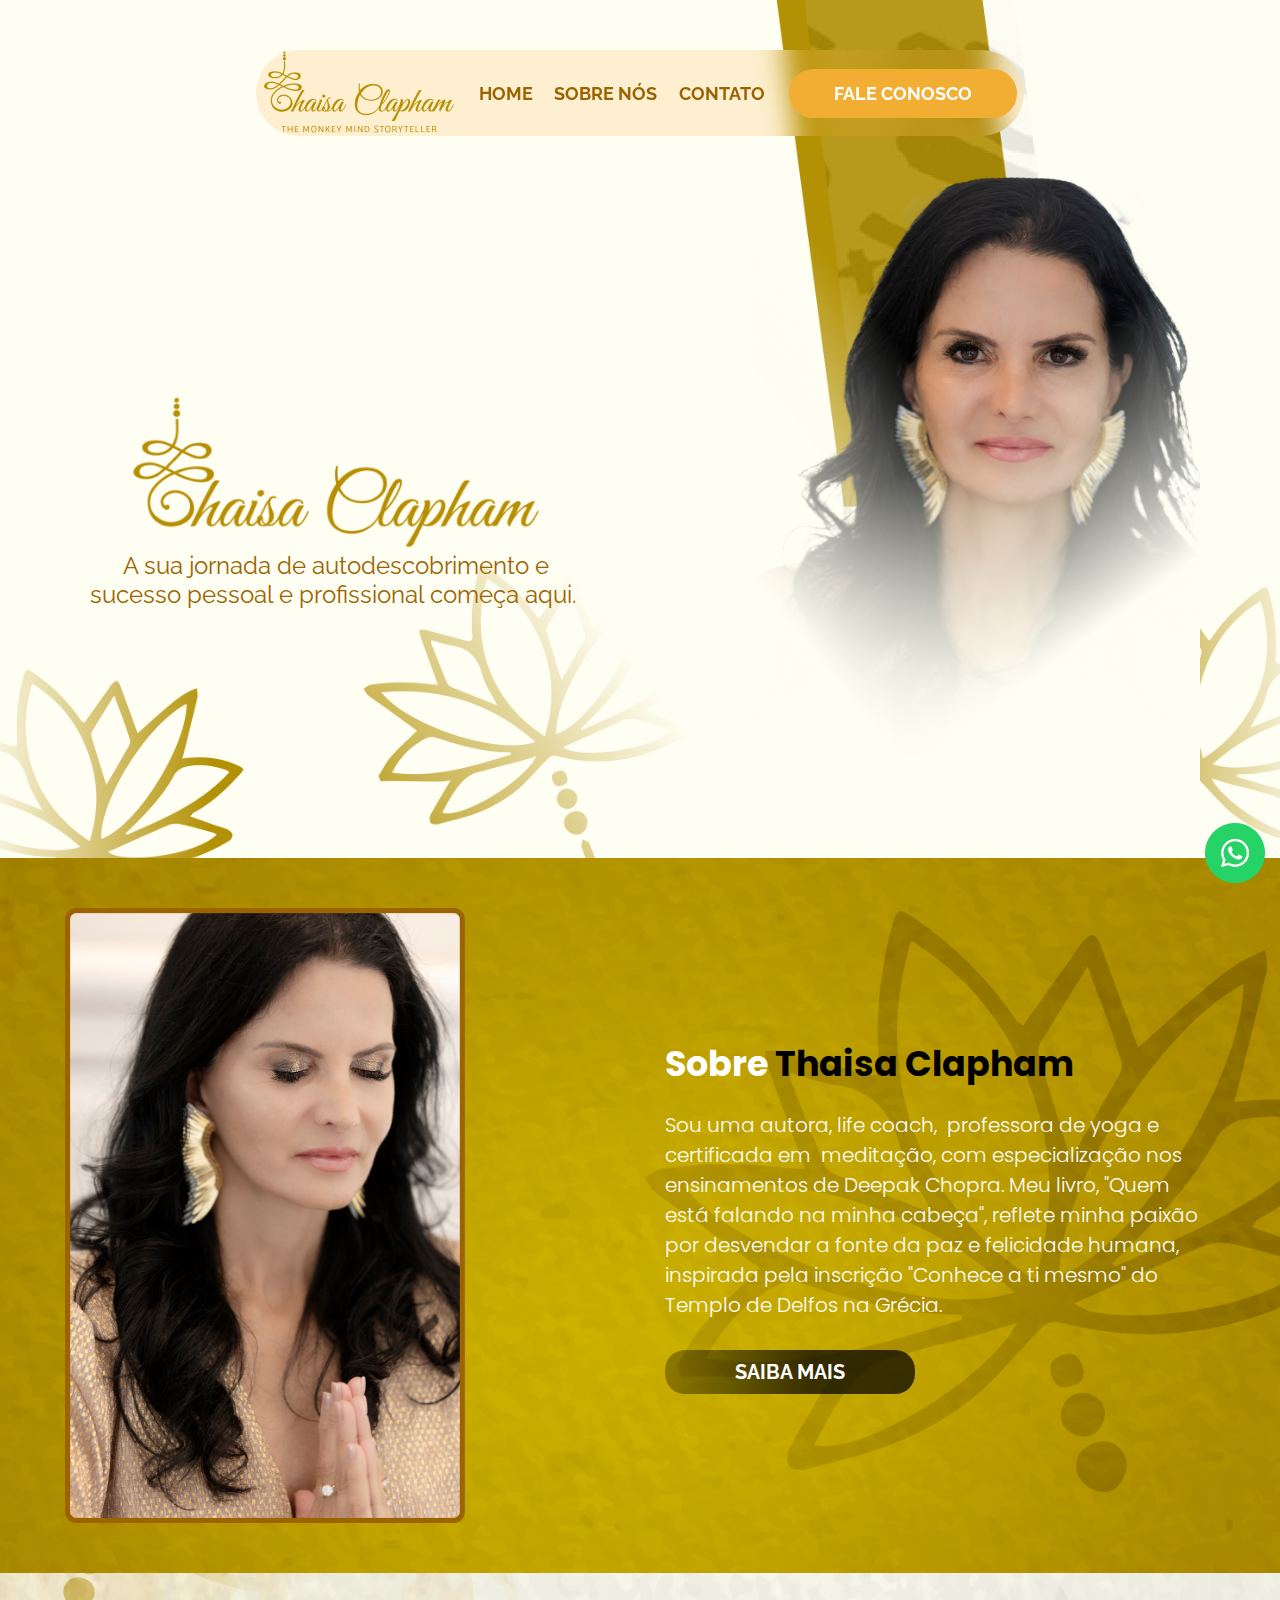
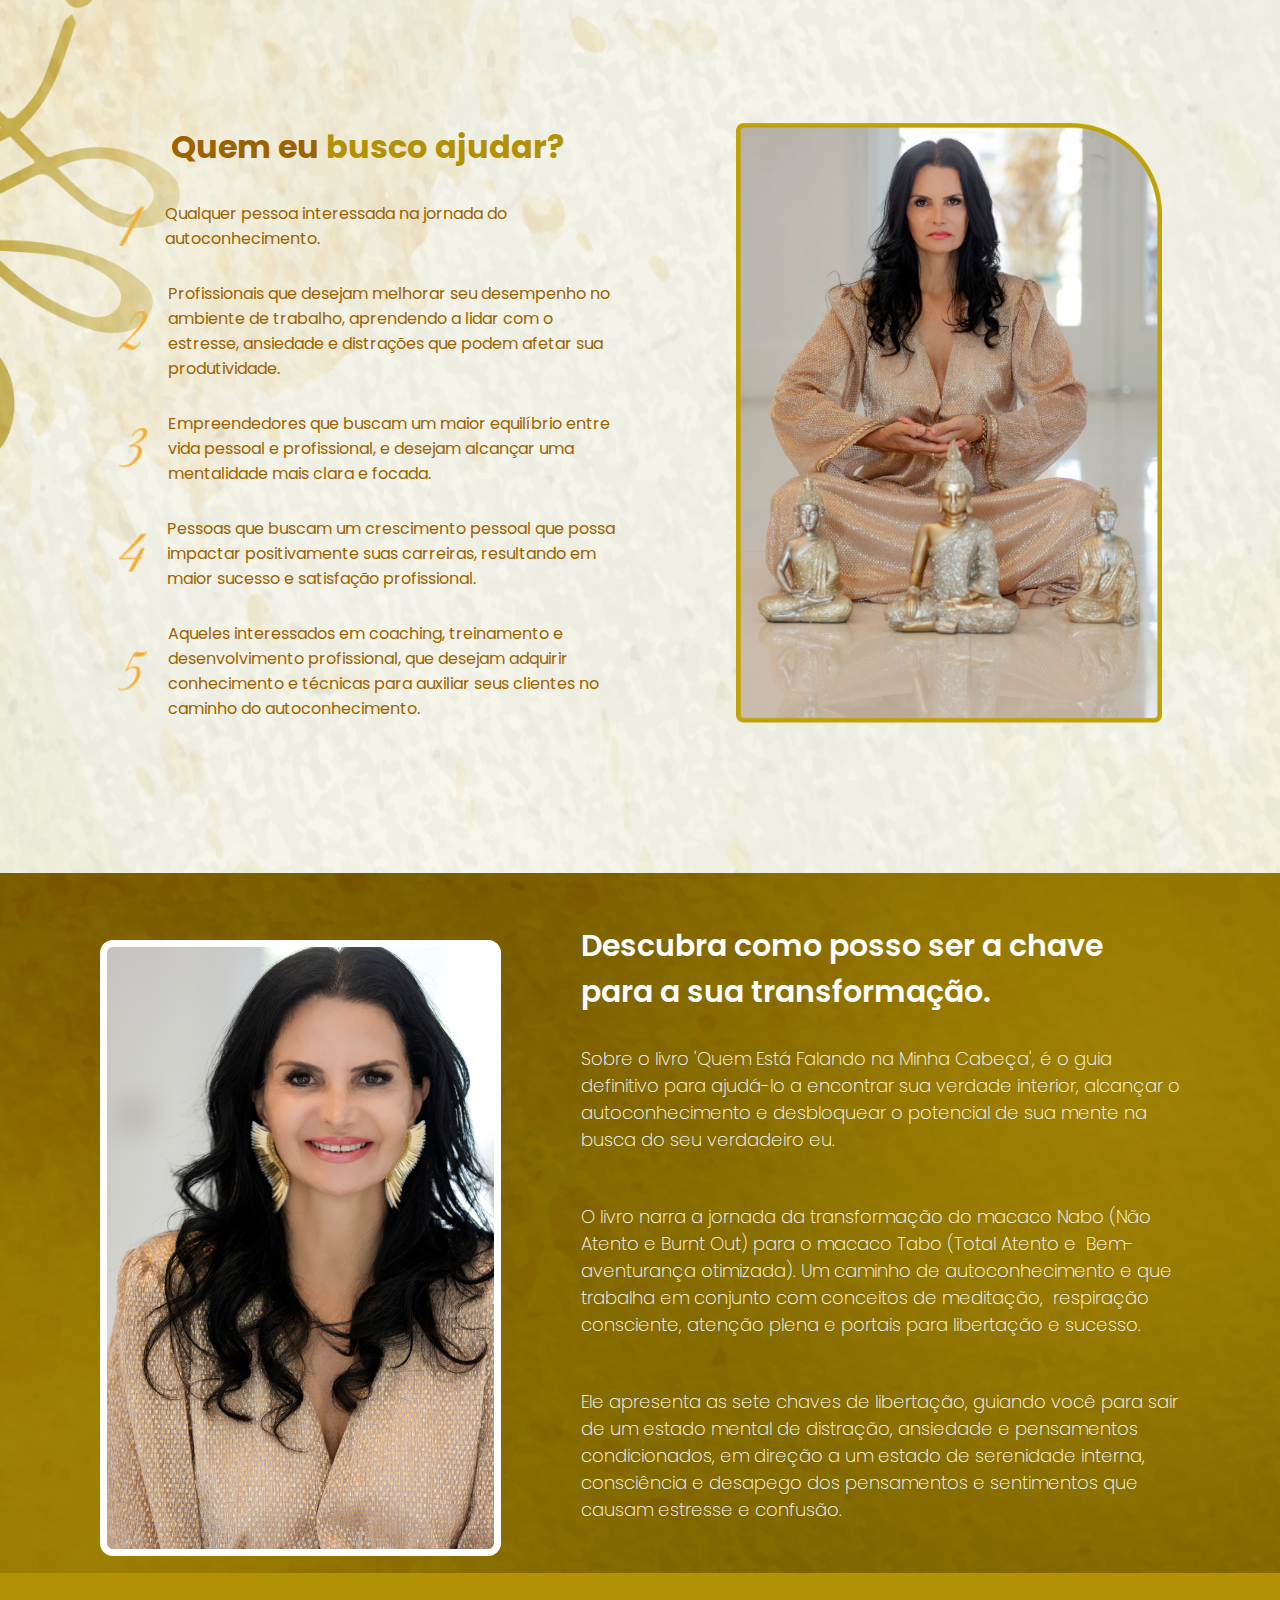
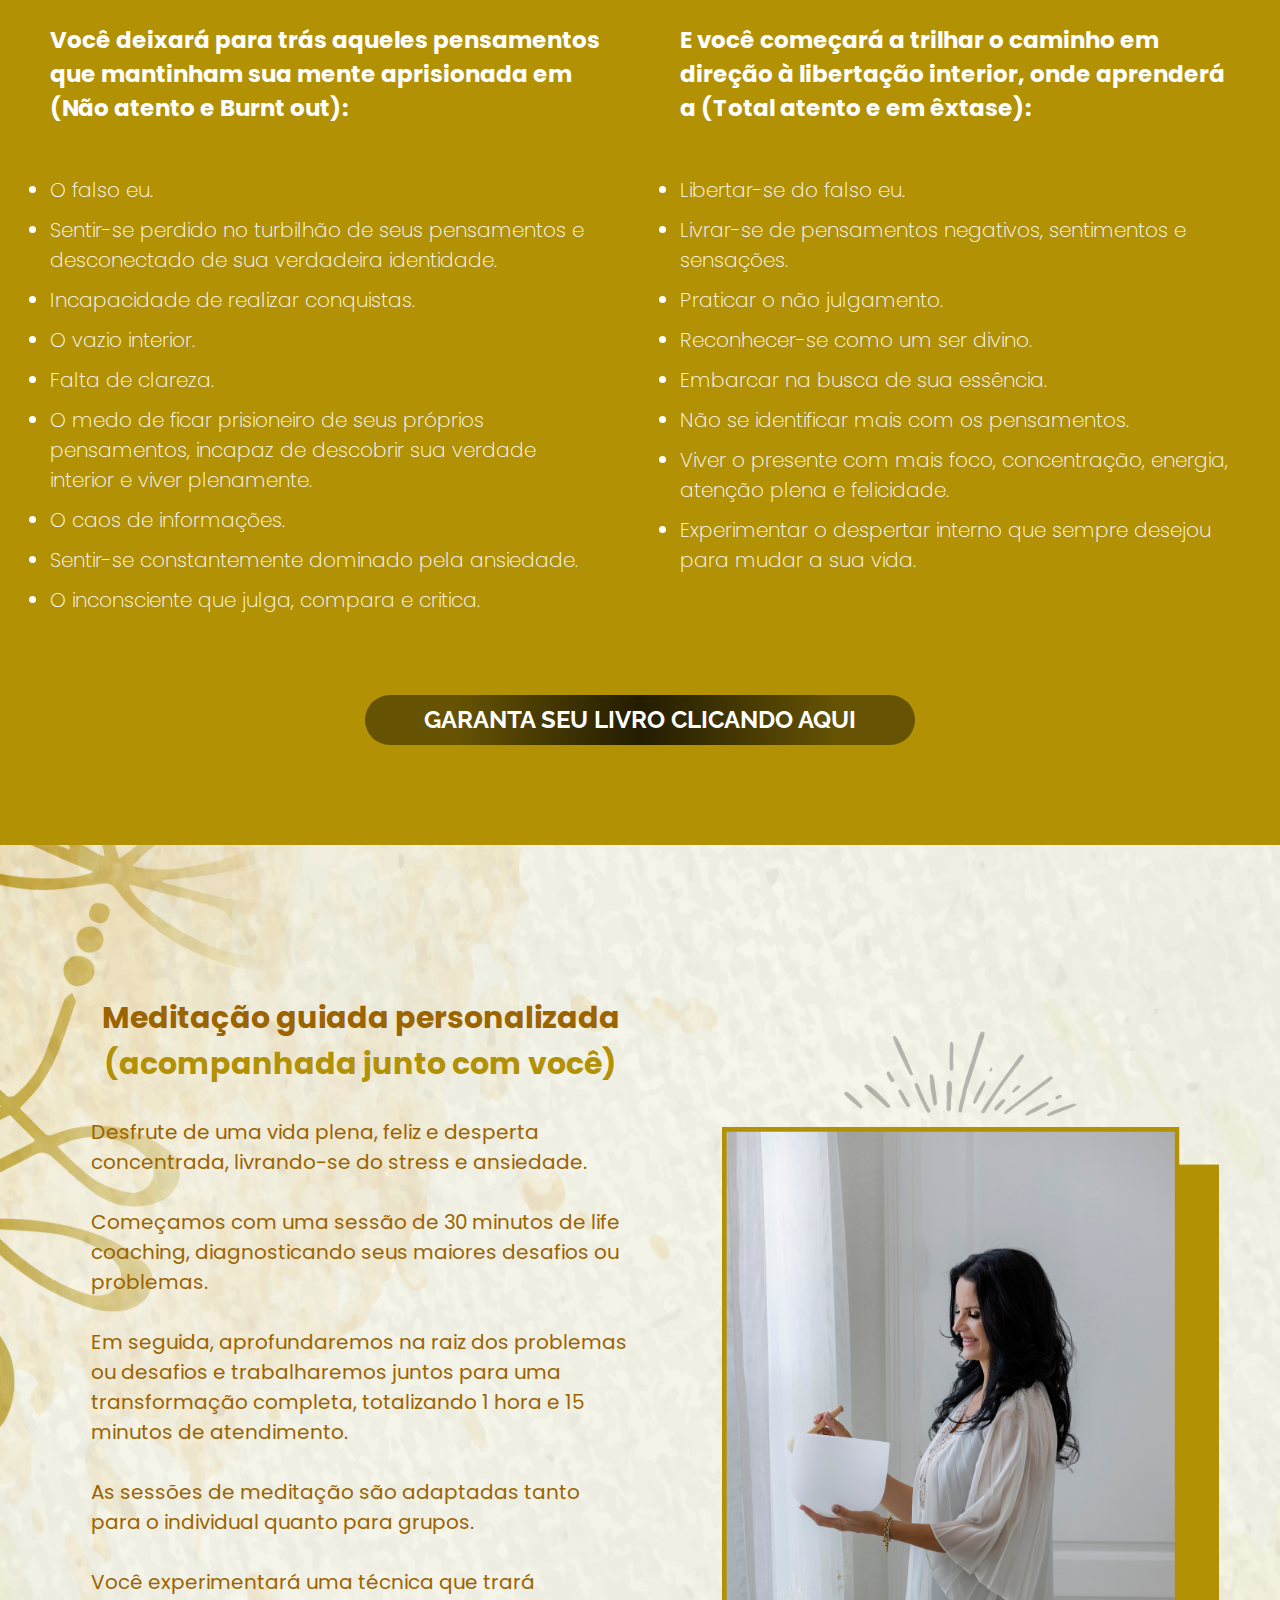
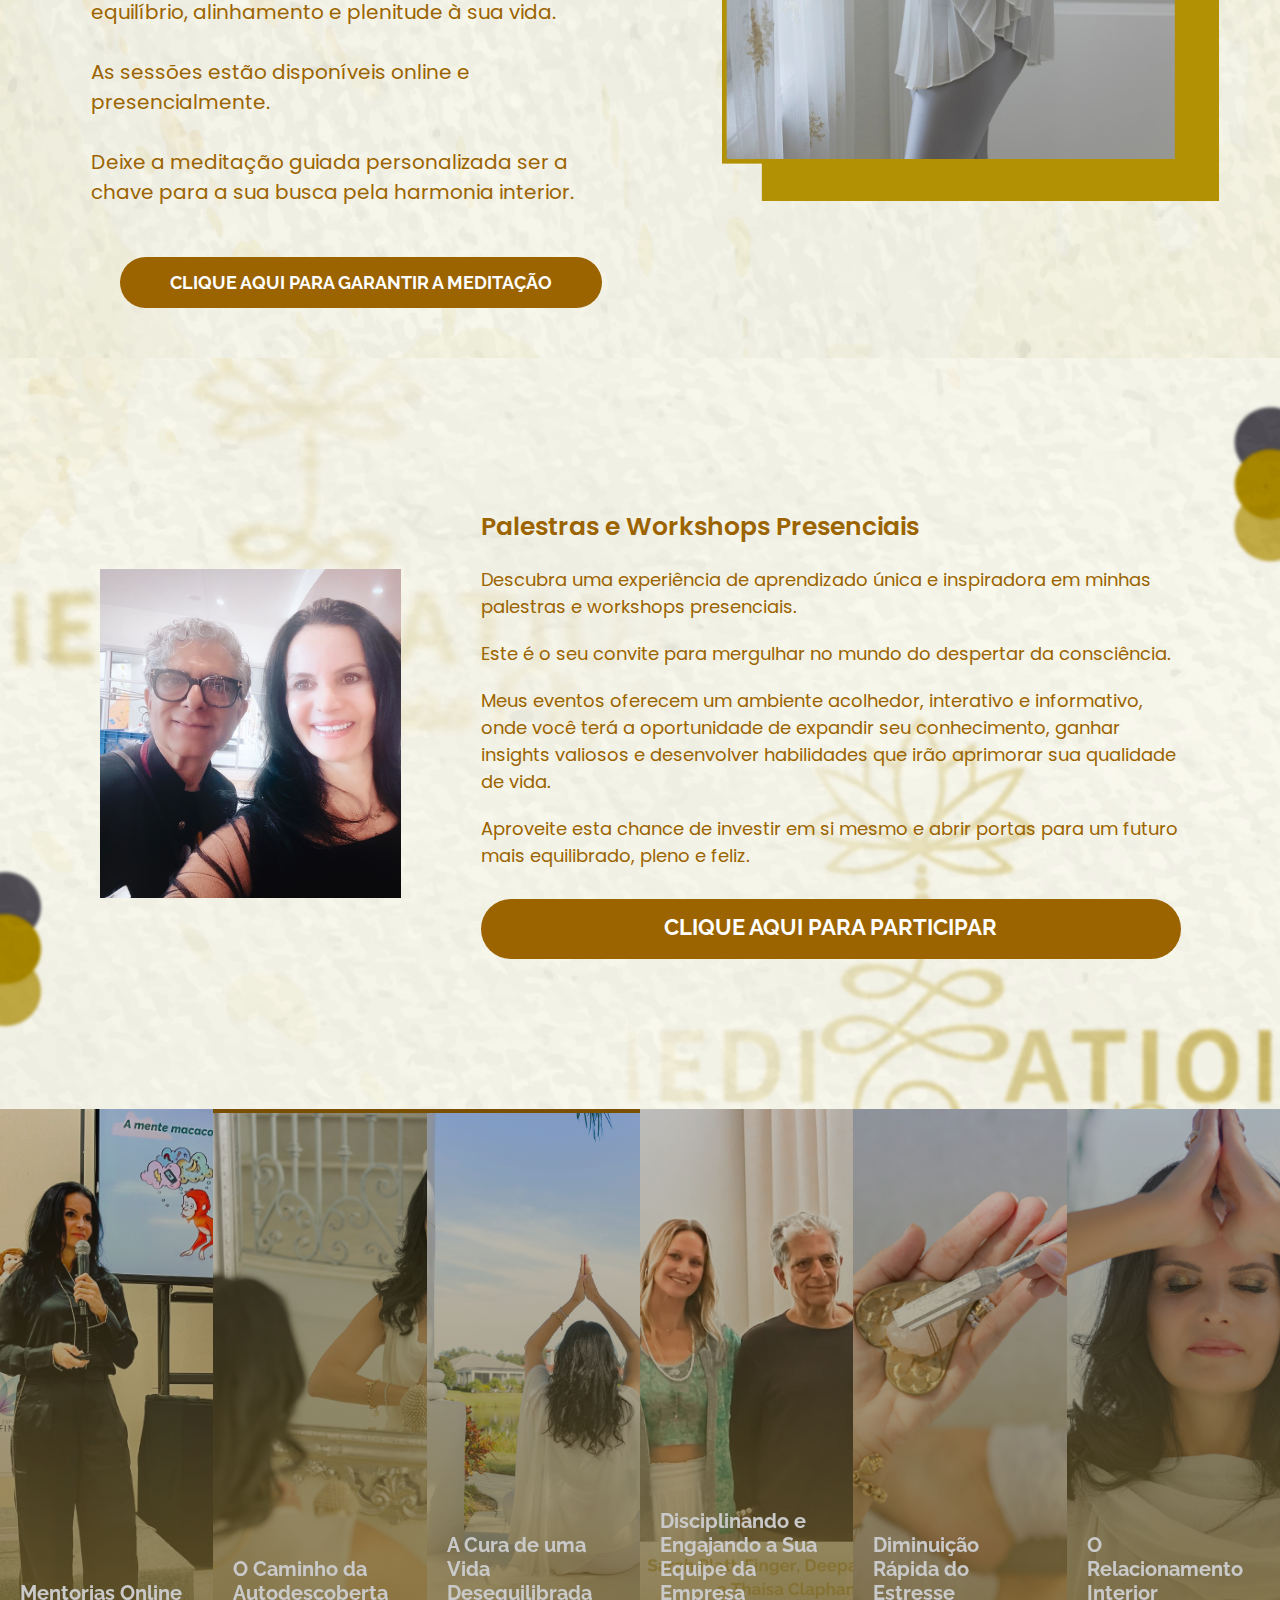
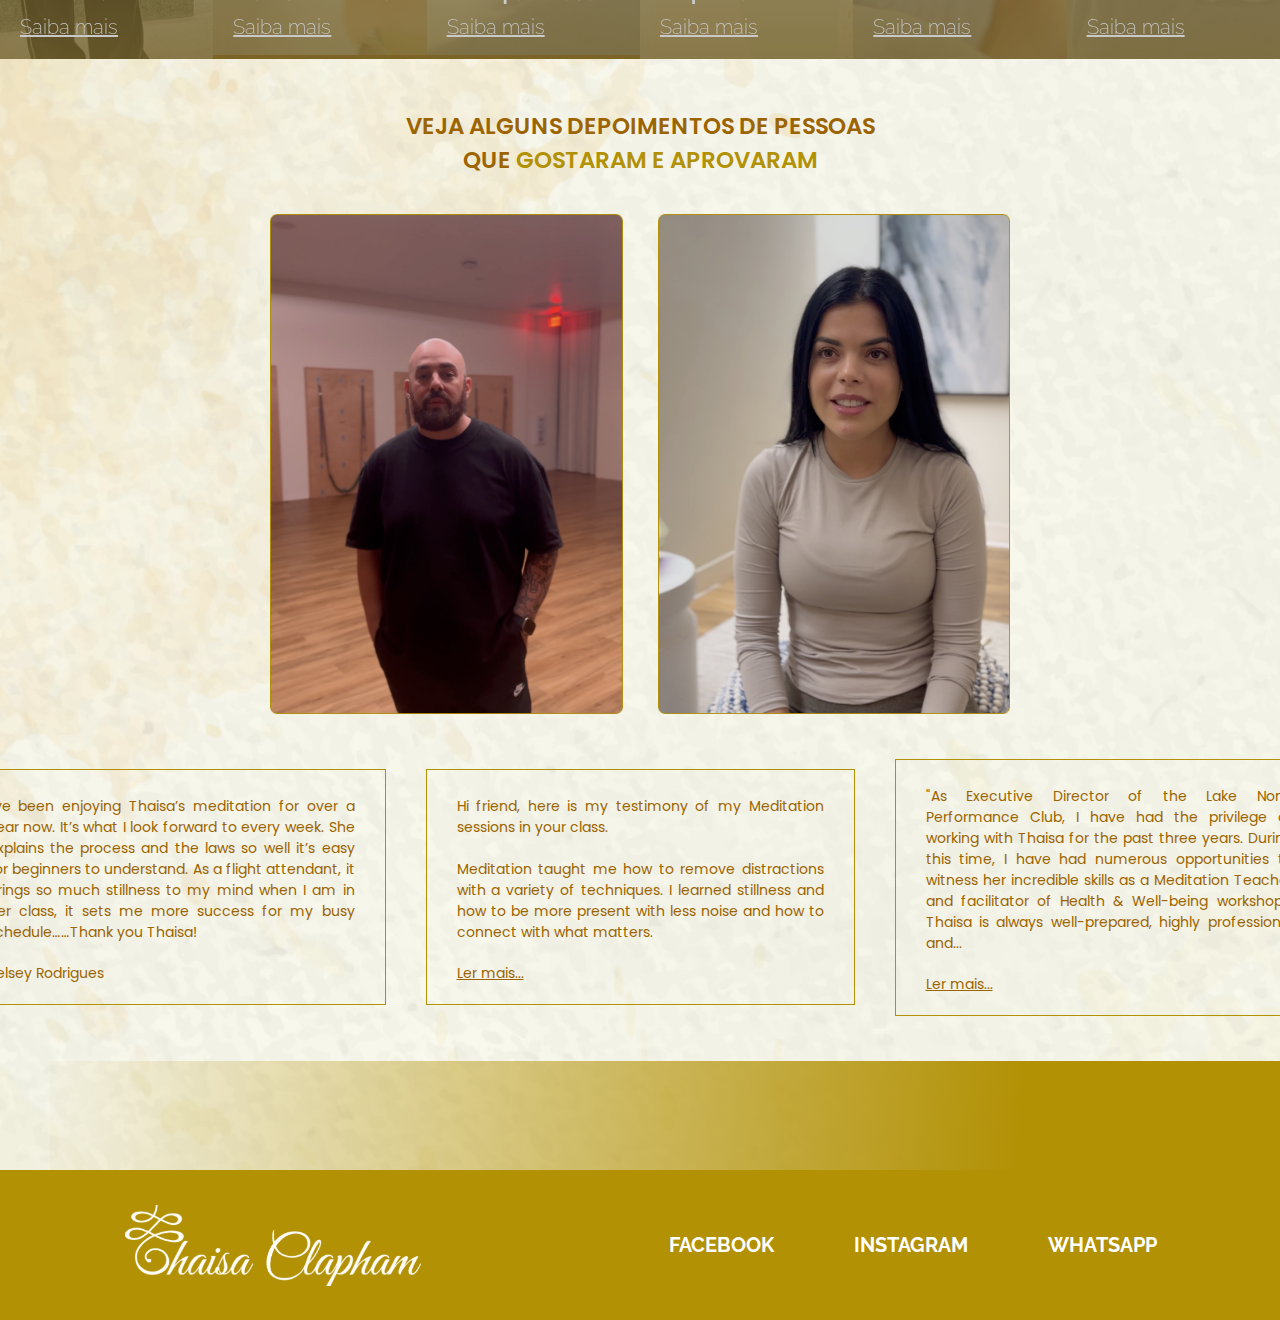
==== commit 838f2c9d: "footer element above added" ====
--- a/index.html
+++ b/index.html
@@ -352,9 +352,9 @@
                 <p class="testimonial-author"><a href="#">Ler mais...</a></p>
             </div>
         </div>
-        <!-- <div>
-            <img class="feedback-img" src="./assets/img/testimonial/feedback.png" alt="Elemento de feedback">
-        </div> -->
+        <div>
+            <img class="feedback-img" src="./assets/img/testimonial/end-img.svg" alt="Elemento de feedback">
+        </div>
     </section>
     <a href="https://wa.me/15087252406?text=Ol%C3%A1%20Thaisa!%20Vim%20pelo%20site%20e%20gostaria%20de%20saber%20mais%20sobre%20a%20medita%C3%A7%C3%A3o%20guiada%20personalizada%20(acompanhada%20junto%20com%20voc%C3%AA)!%0A"
         class="whatsapp-button" target="_blank" style="position: fixed;  right: 15px; bottom: 15px;">
--- a/assets/css/style.css
+++ b/assets/css/style.css
@@ -740,6 +740,8 @@
     transition: .5s;
     font-weight: bold
 }
+
+
 
 
 /* WHATSAPP */
@@ -788,6 +790,11 @@
     }
 }
 
+.feedback-img {
+    width: 110%;
+    margin-bottom: -5px;
+}
+
 /* FOOTER */
 
 footer {
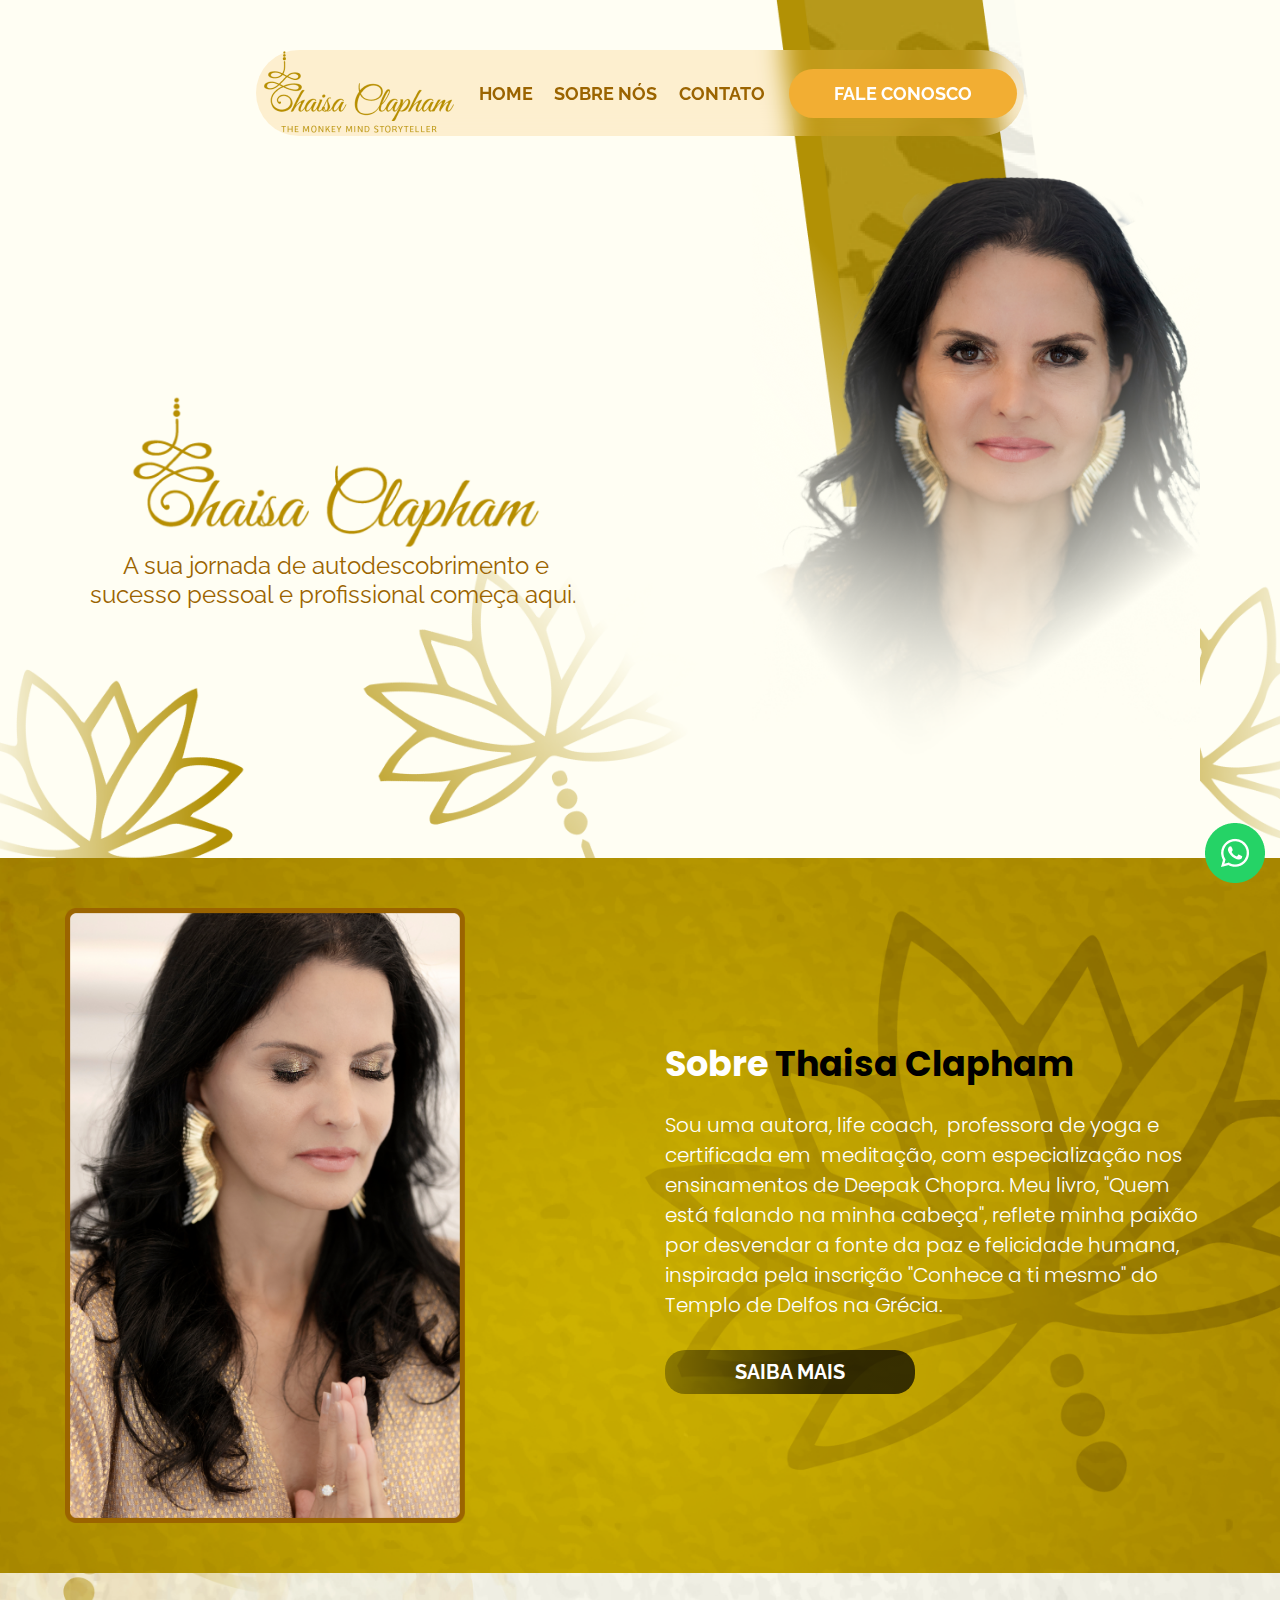
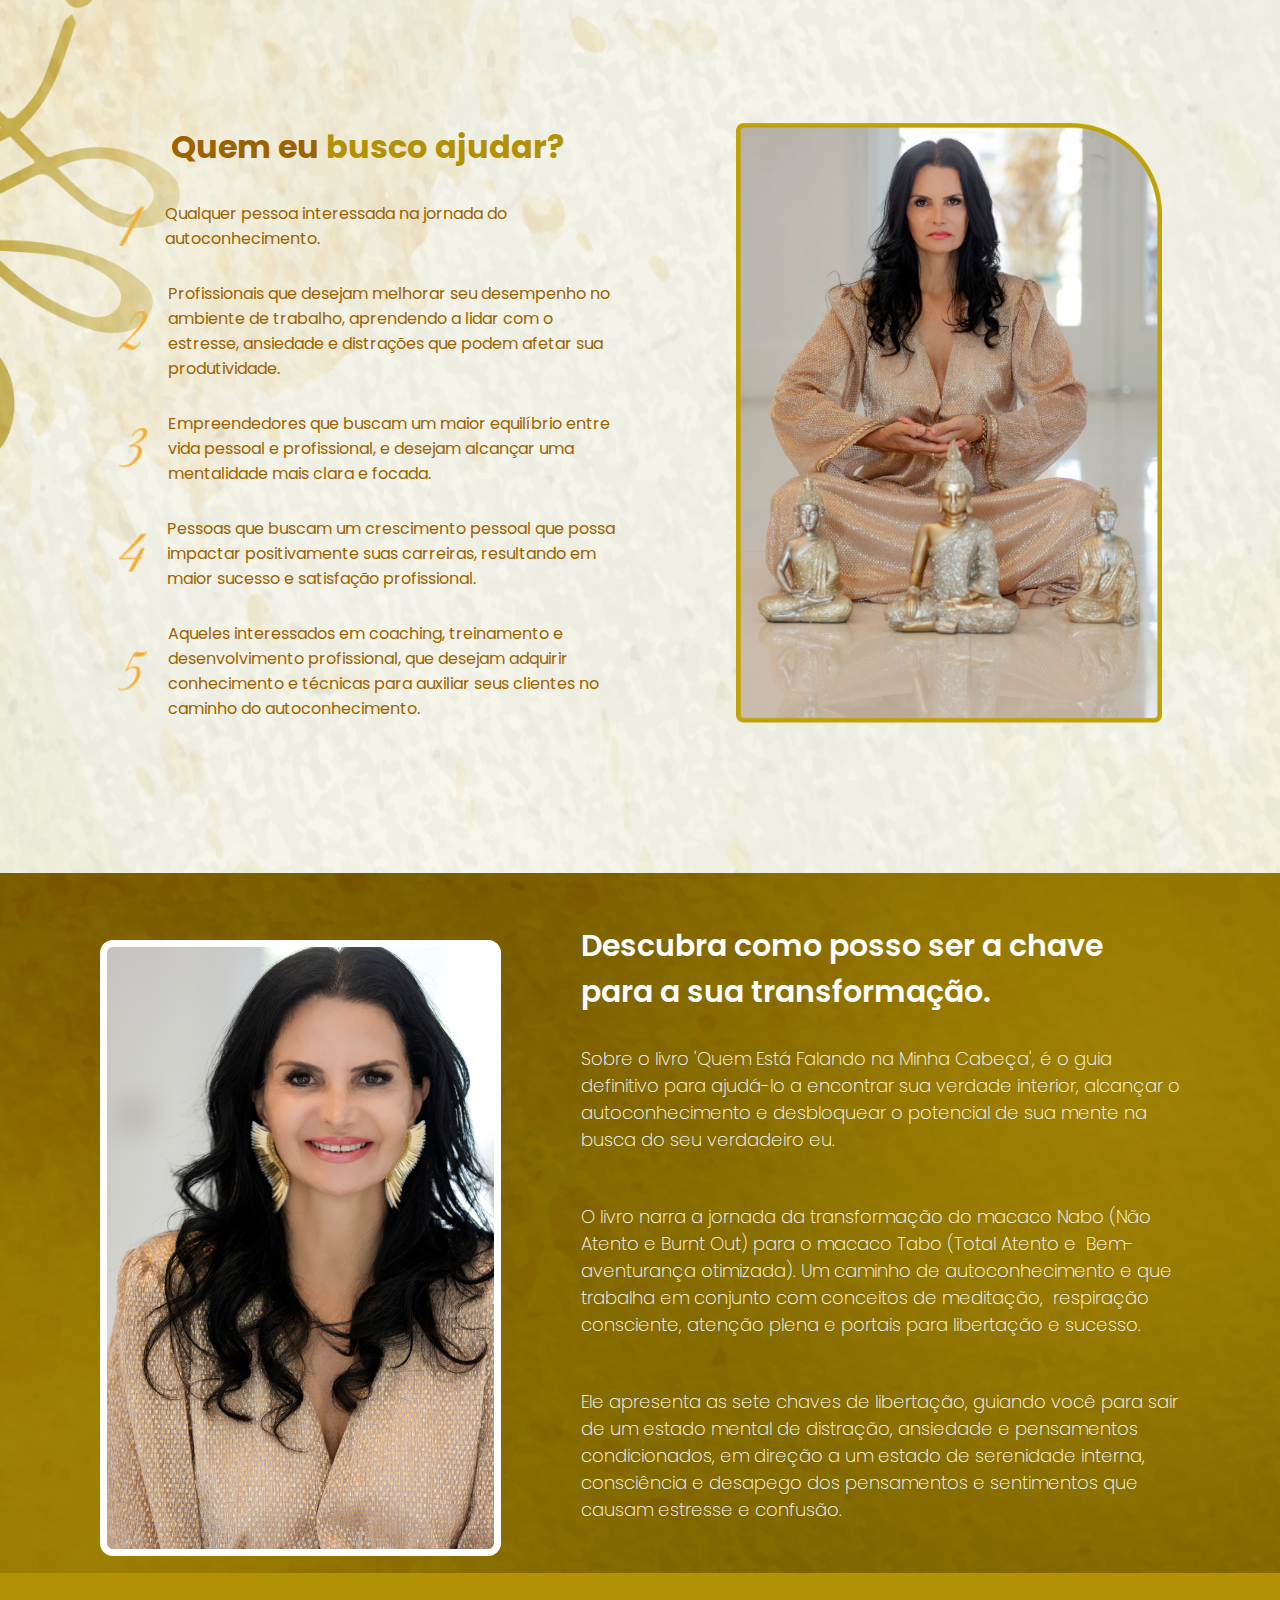
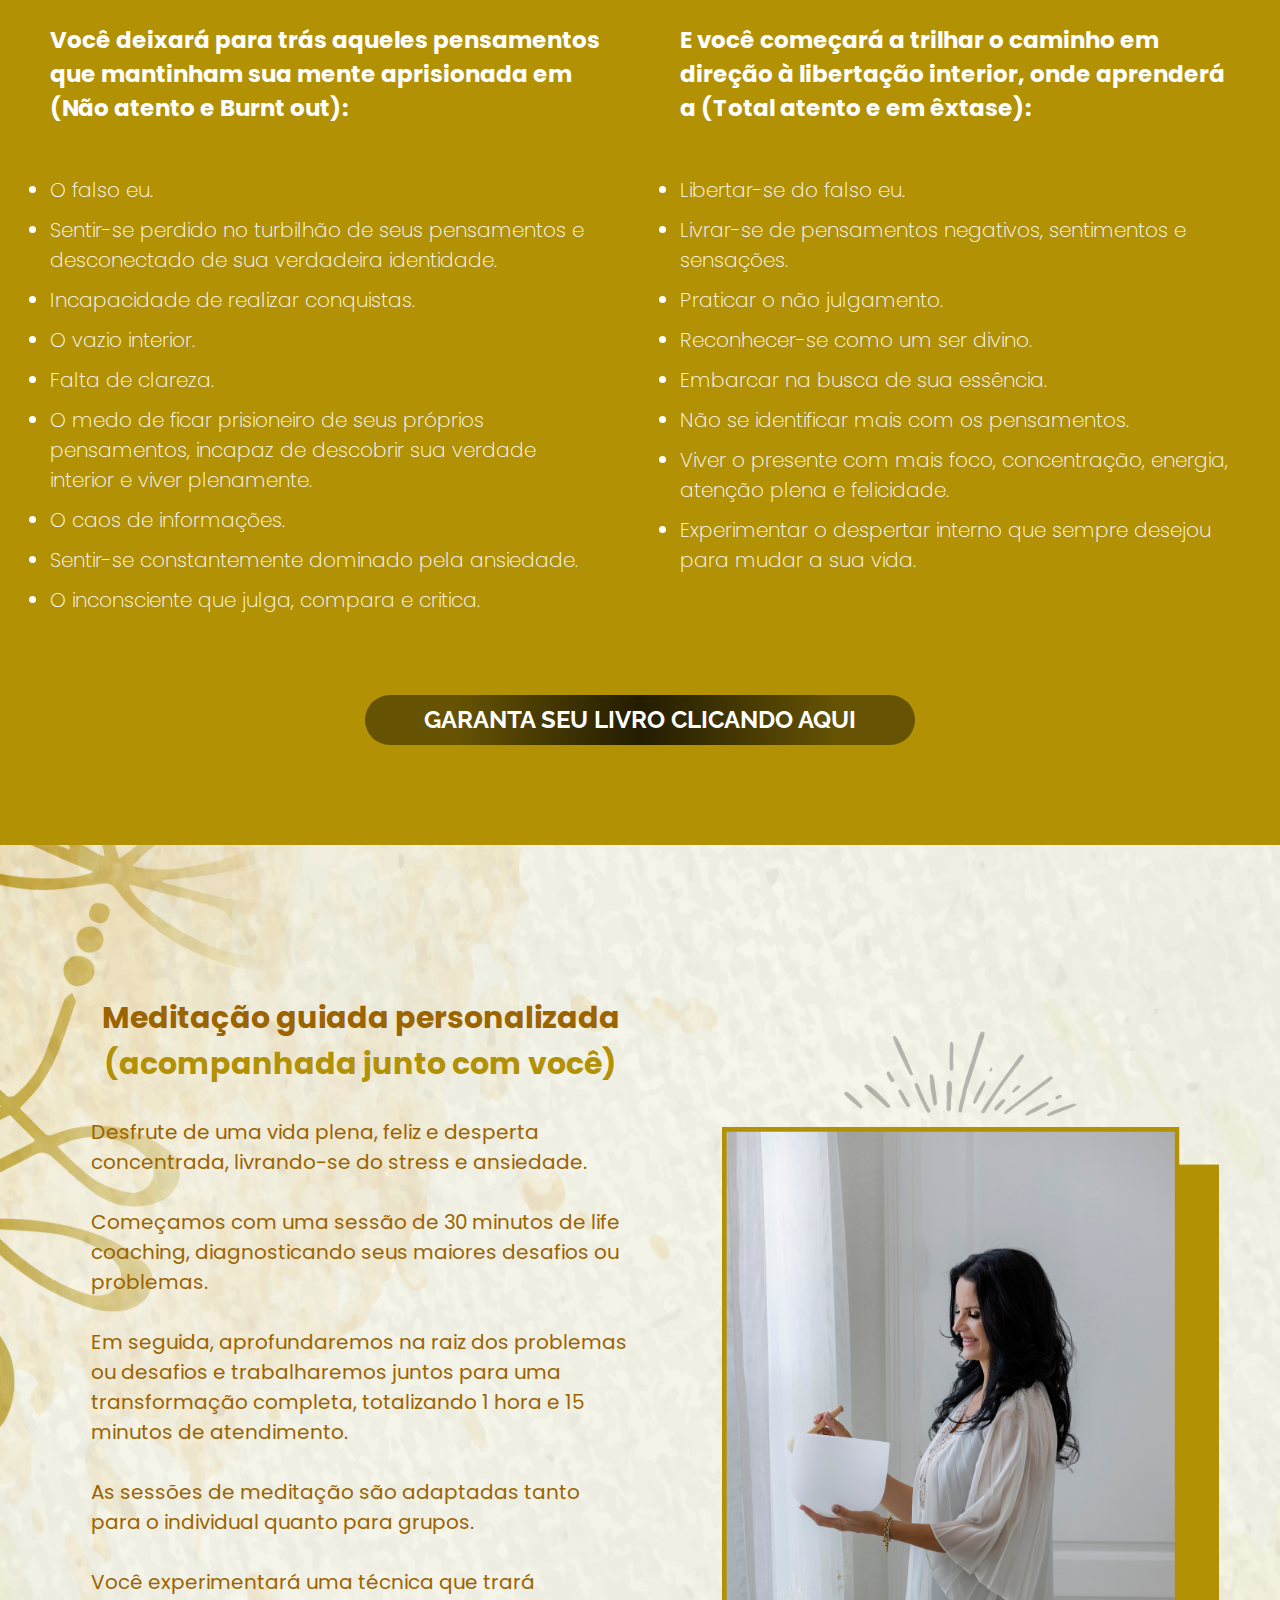
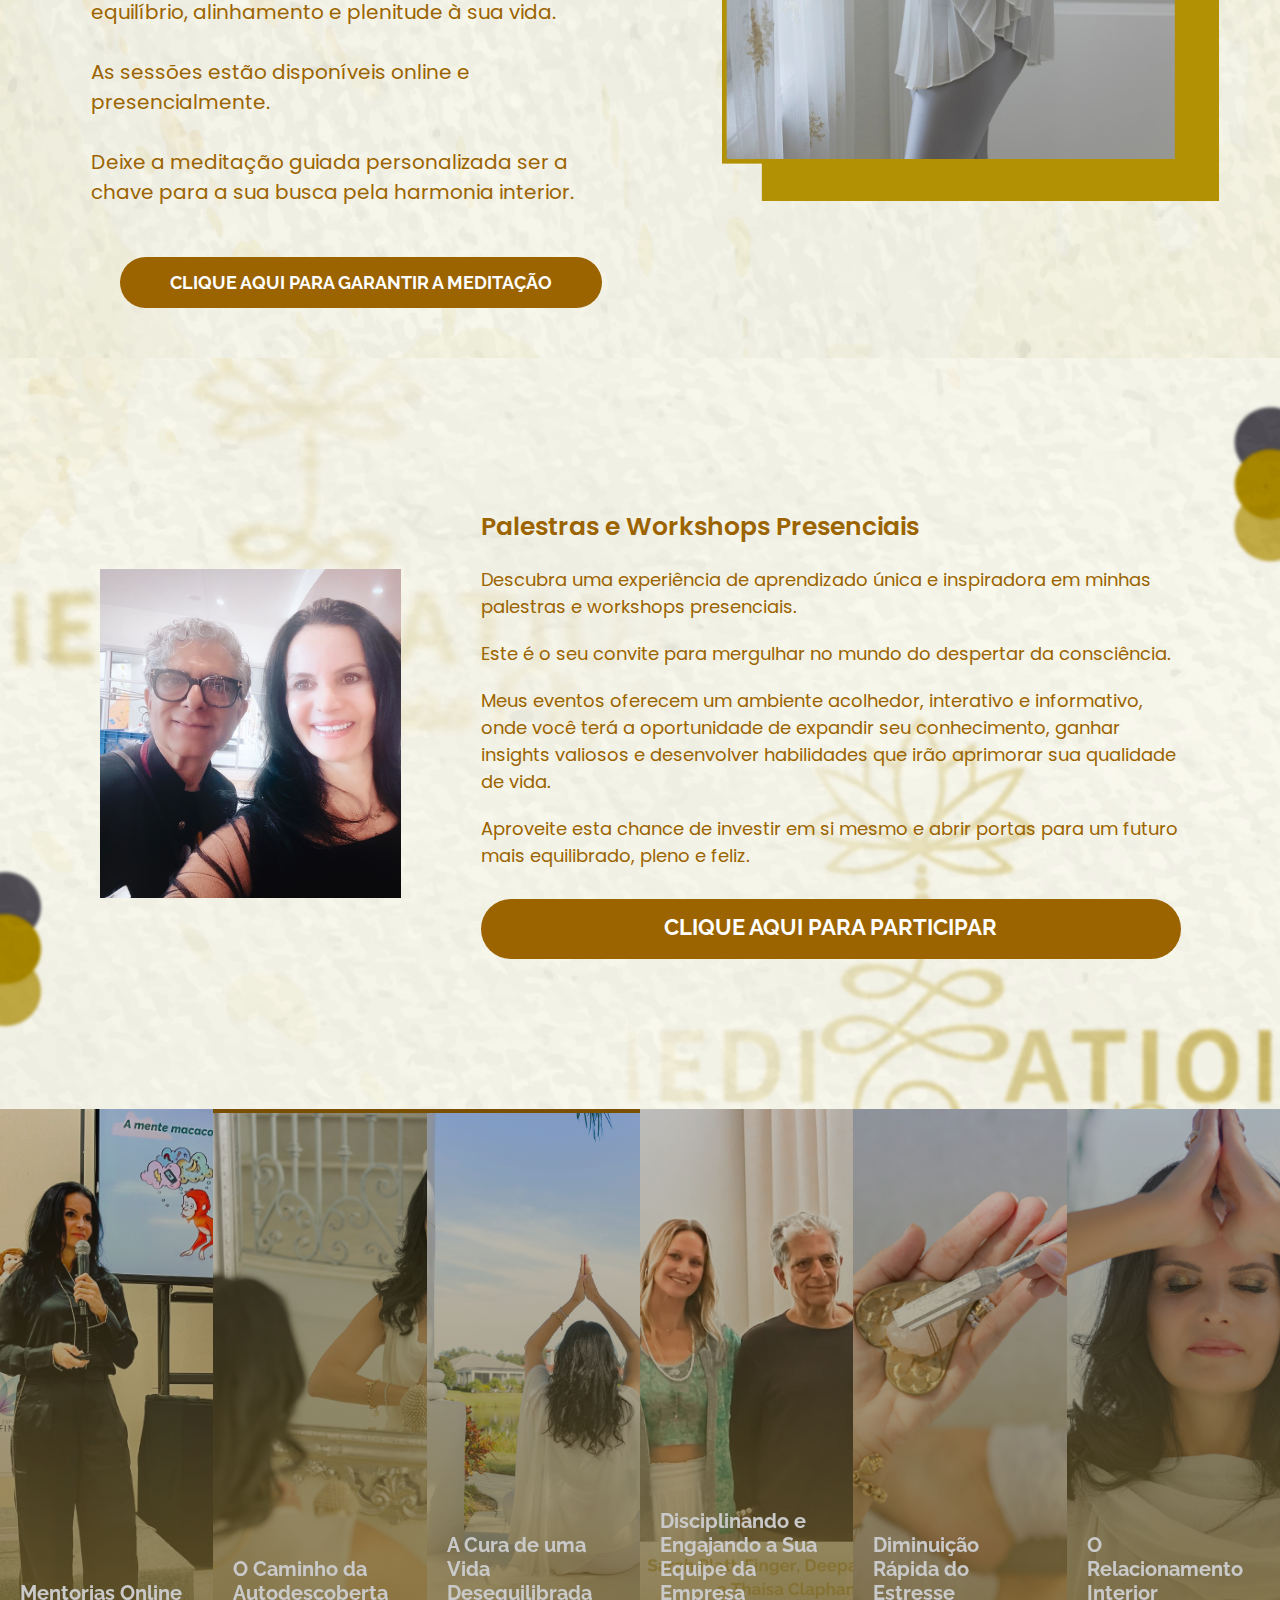
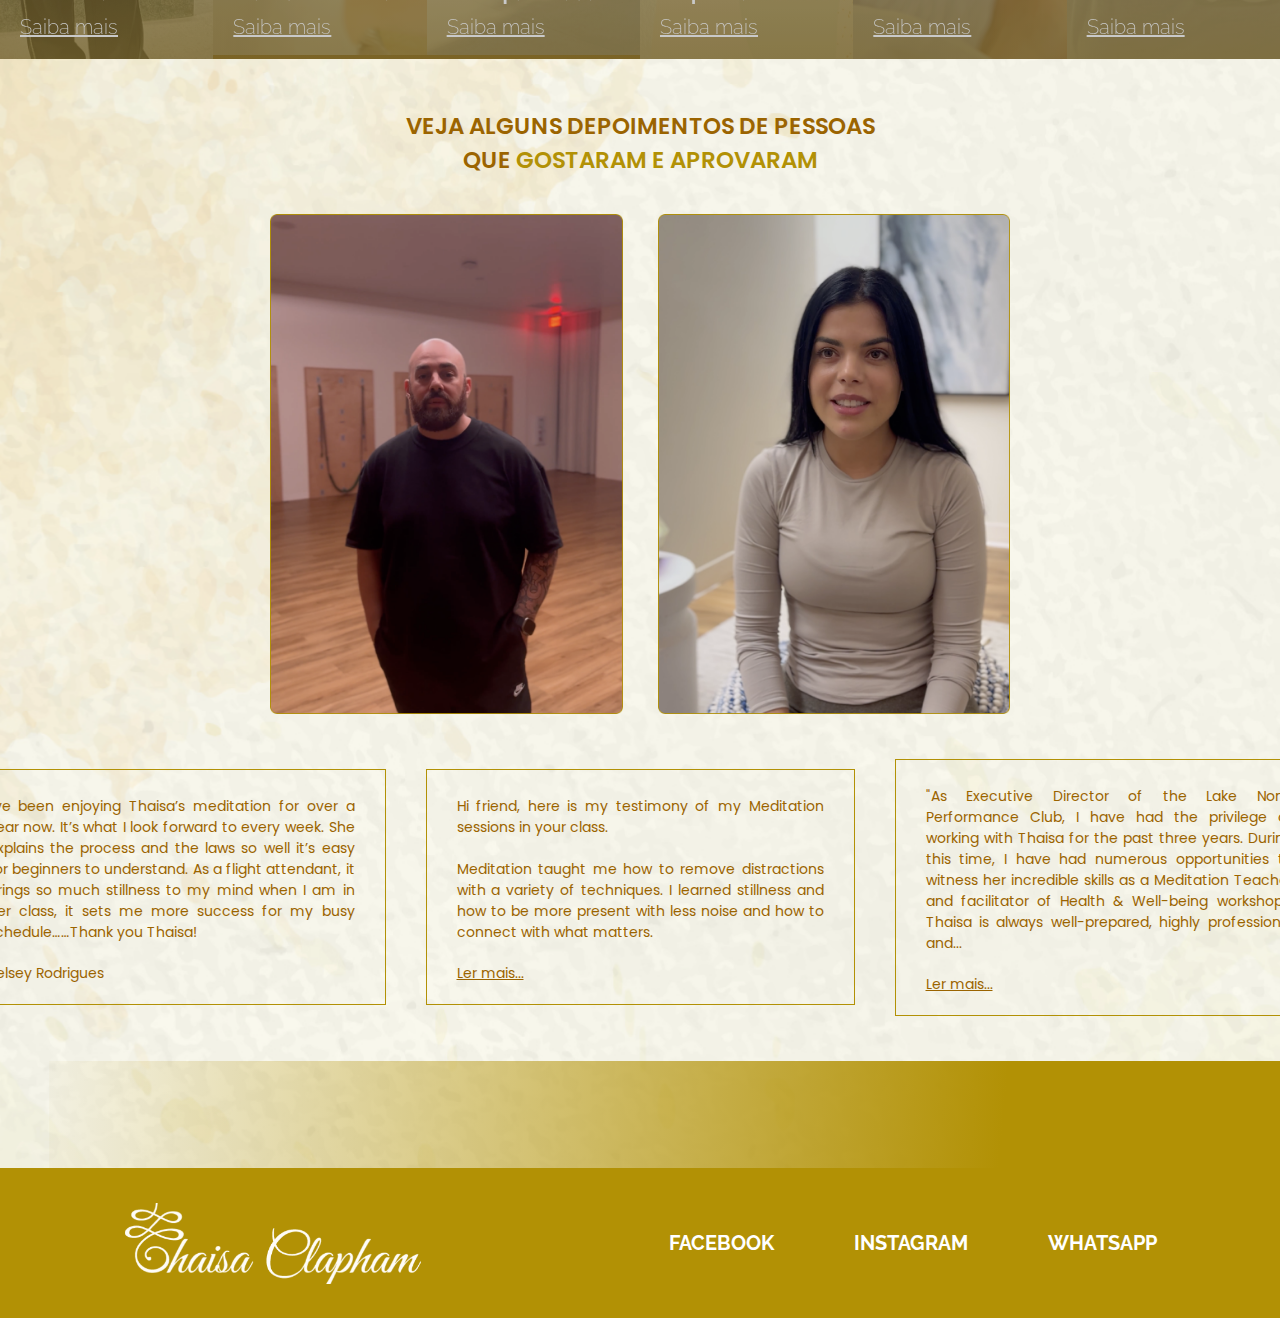
==== commit 04df30d7: "minor fix" ====
--- a/index.html
+++ b/index.html
@@ -352,7 +352,7 @@
                 <p class="testimonial-author"><a href="#">Ler mais...</a></p>
             </div>
         </div>
-        <div>
+        <div class="fd">
             <img class="feedback-img" src="./assets/img/testimonial/end-img.svg" alt="Elemento de feedback">
         </div>
     </section>
--- a/assets/css/style.css
+++ b/assets/css/style.css
@@ -791,8 +791,9 @@
 }
 
 .feedback-img {
-    width: 110%;
+    width: 108%;
     margin-bottom: -5px;
+
 }
 
 /* FOOTER */
@@ -1322,9 +1323,11 @@
     }
 
     .about-subtitle {
-        font-size: 1.8rem;
         margin-top: 1.5rem;
         margin-bottom: 2rem;
+        font-weight: 400;
+        -webkit-font-smoothing: antialiased;
+        font-size: 1.8rem;
     }
 
     .cta-about {
@@ -1386,6 +1389,13 @@
     .service-one-list-item {
         flex-direction: column;
         align-items: center;
+
+    }
+
+    .service-one-list-item p {
+        font-weight: 400;
+        -webkit-font-smoothing: antialiased;
+        font-size: 1.6rem;
     }
 
     .service-one-list-item img {
@@ -1411,6 +1421,11 @@
         flex-direction: column;
         align-items: center;
         width: 100%;
+    }
+
+    .service-two-list-item p {
+        font-weight: 400;
+        font-size: 1.6rem;
     }
 
     .service-two-img {
@@ -1431,7 +1446,10 @@
 
 
     .discover-subtitle {
+        font-size: 1.6rem;
         margin-bottom: 4rem;
+        -webkit-font-smoothing: antialiased;
+        font-weight: 400;
     }
 
     .book-content {
@@ -1440,15 +1458,18 @@
     }
 
     .book-content-title {
-        font-size: 2rem;
-        width: 100%;
+        font-size: 1.8rem;
+        width: 100%;
+
         text-align: center;
     }
 
     .book-content-list {
-        font-size: 1.8rem;
+        font-size: 1.6rem;
         width: 100%;
         text-align: center;
+        font-weight: 400;
+        -webkit-font-smoothing: antialiased;
     }
 
     .book-content-list-item {
@@ -1547,8 +1568,10 @@
         font-size: 1.6rem !important;
     }
 
+
     .feedback-img {
         width: 100%;
+
     }
 
     nav {
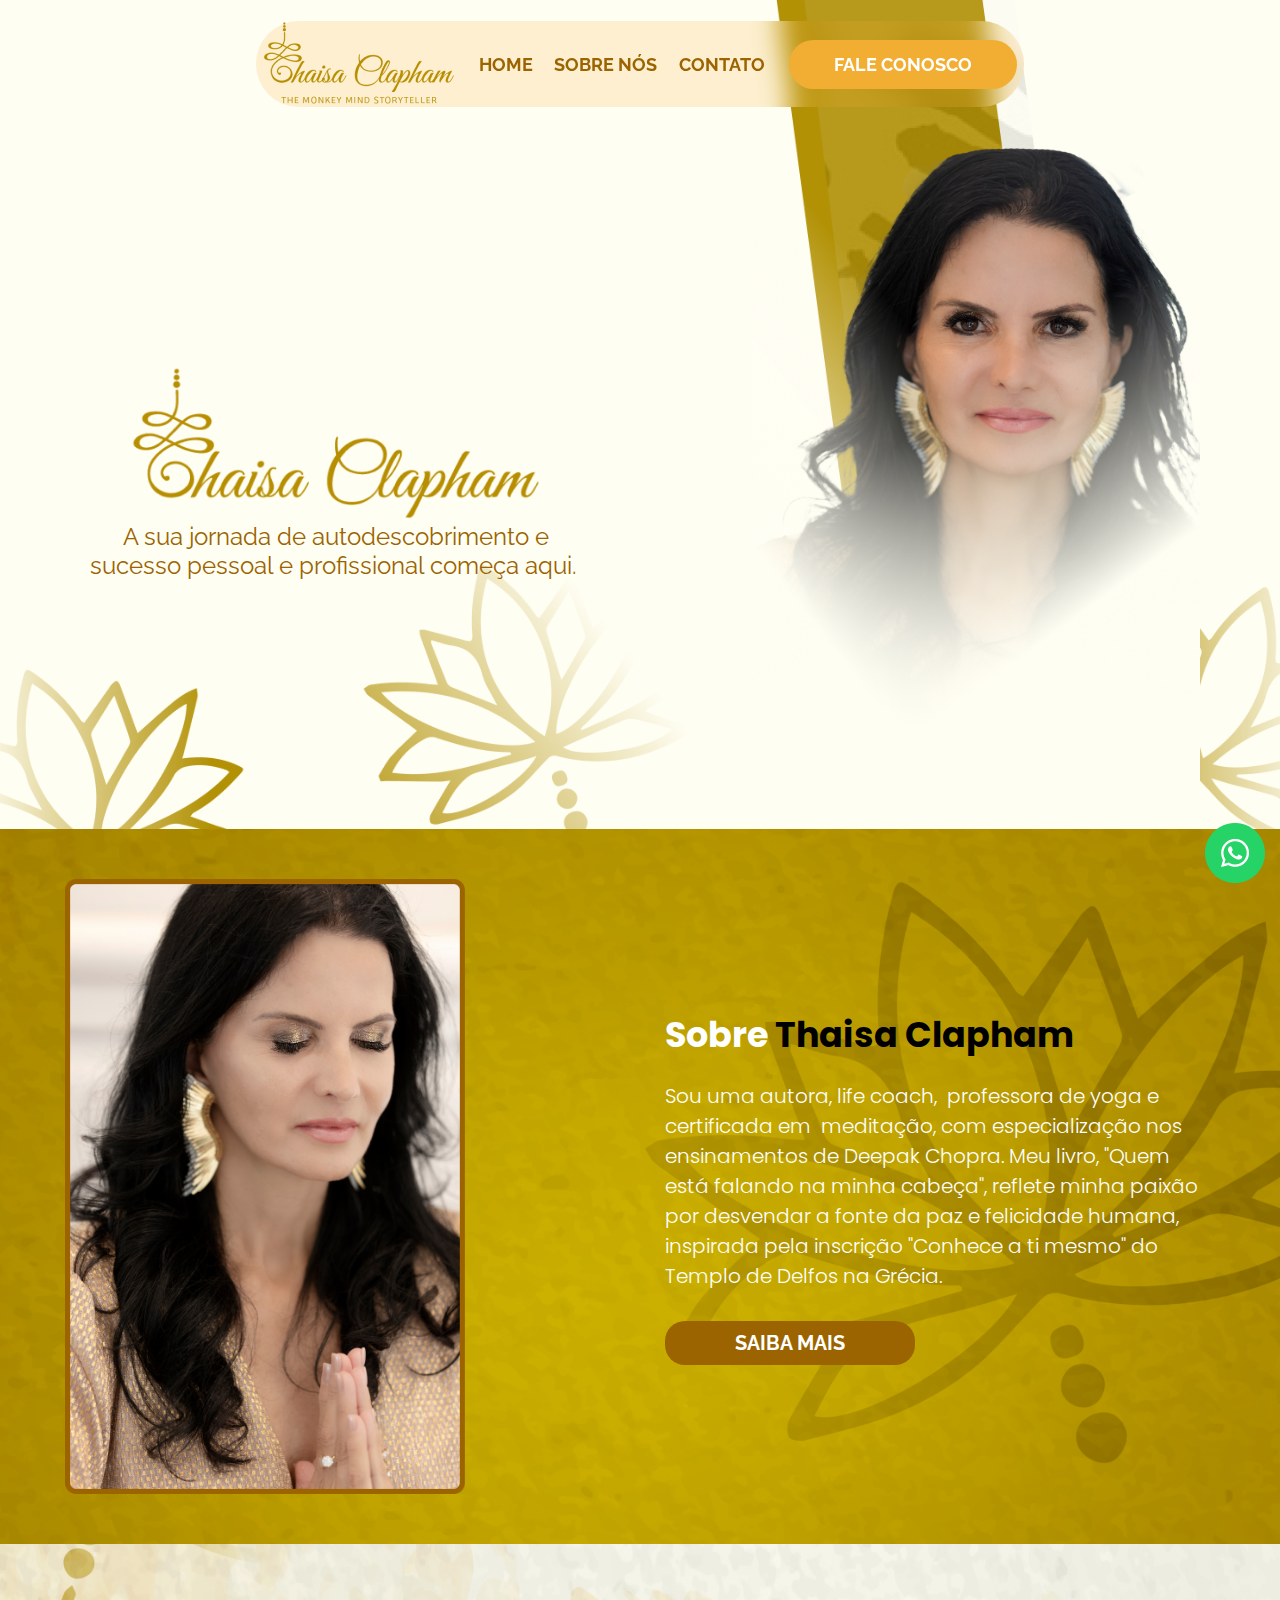
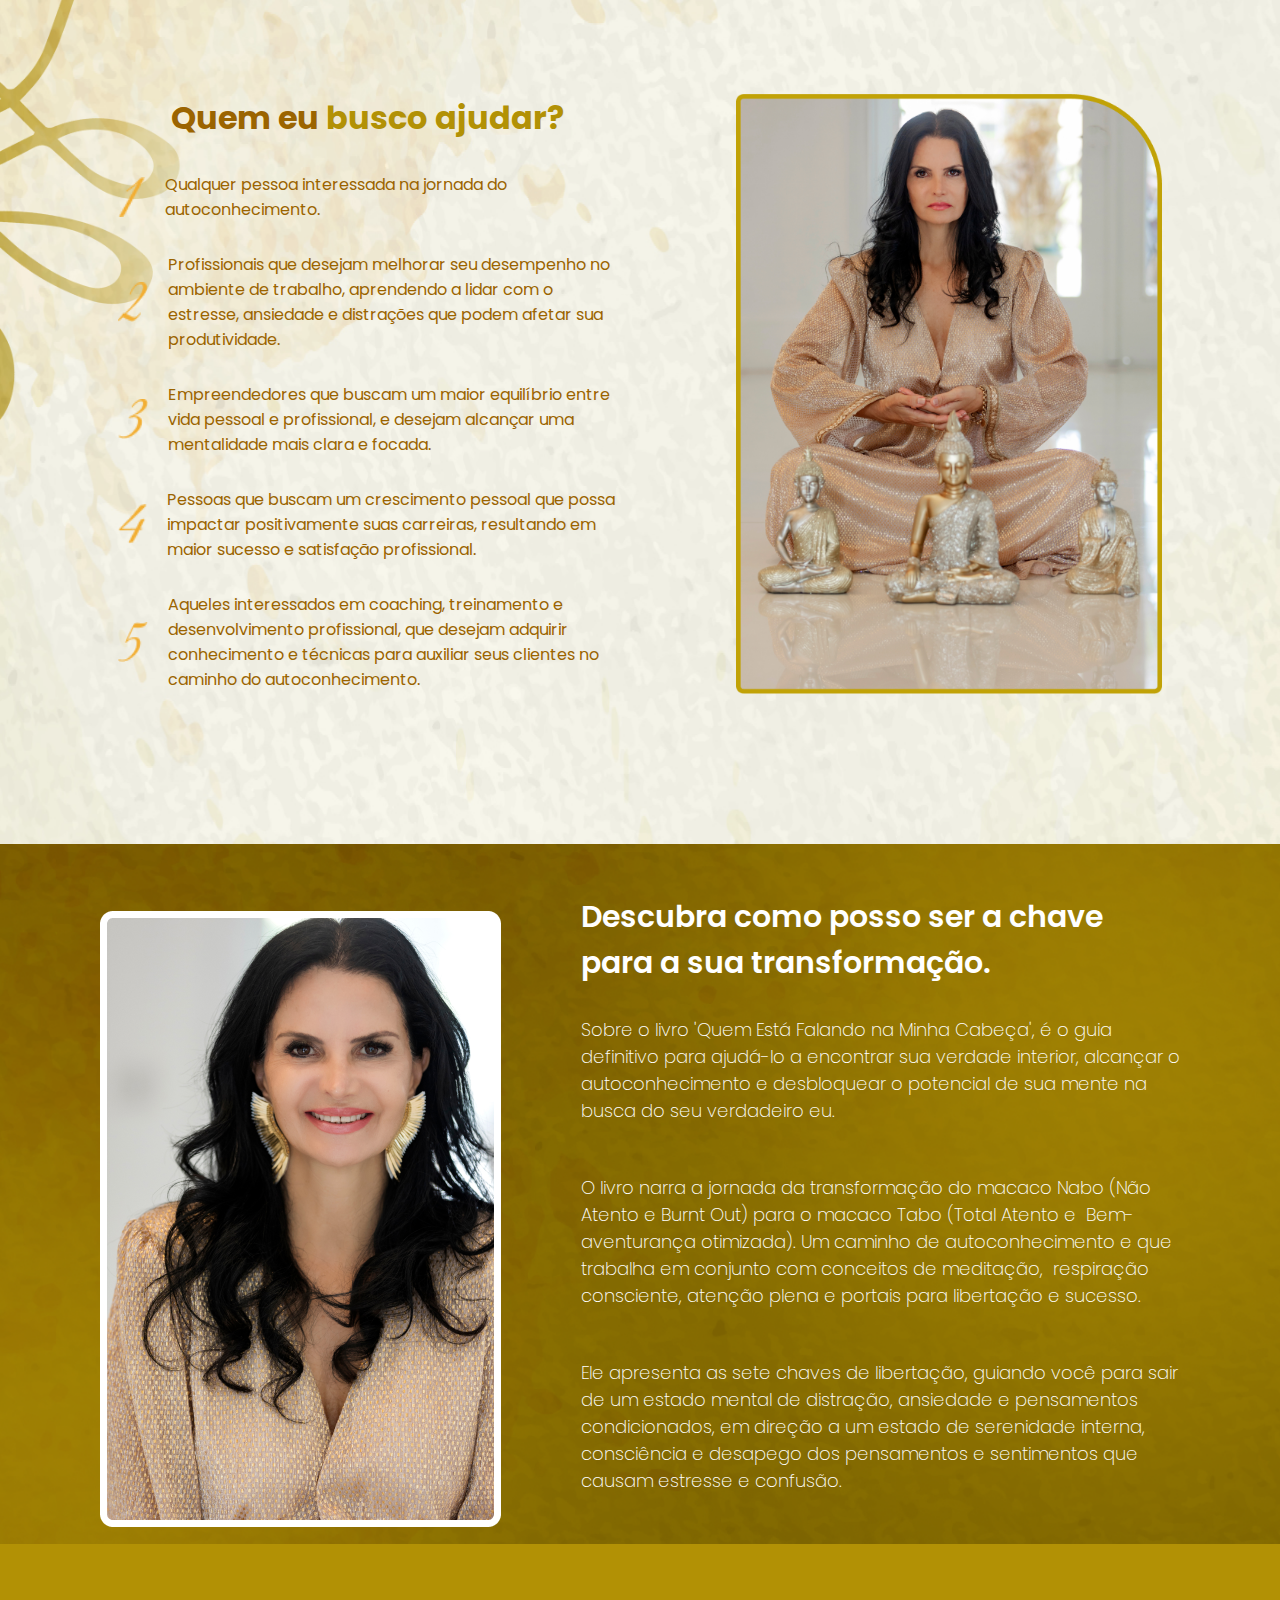
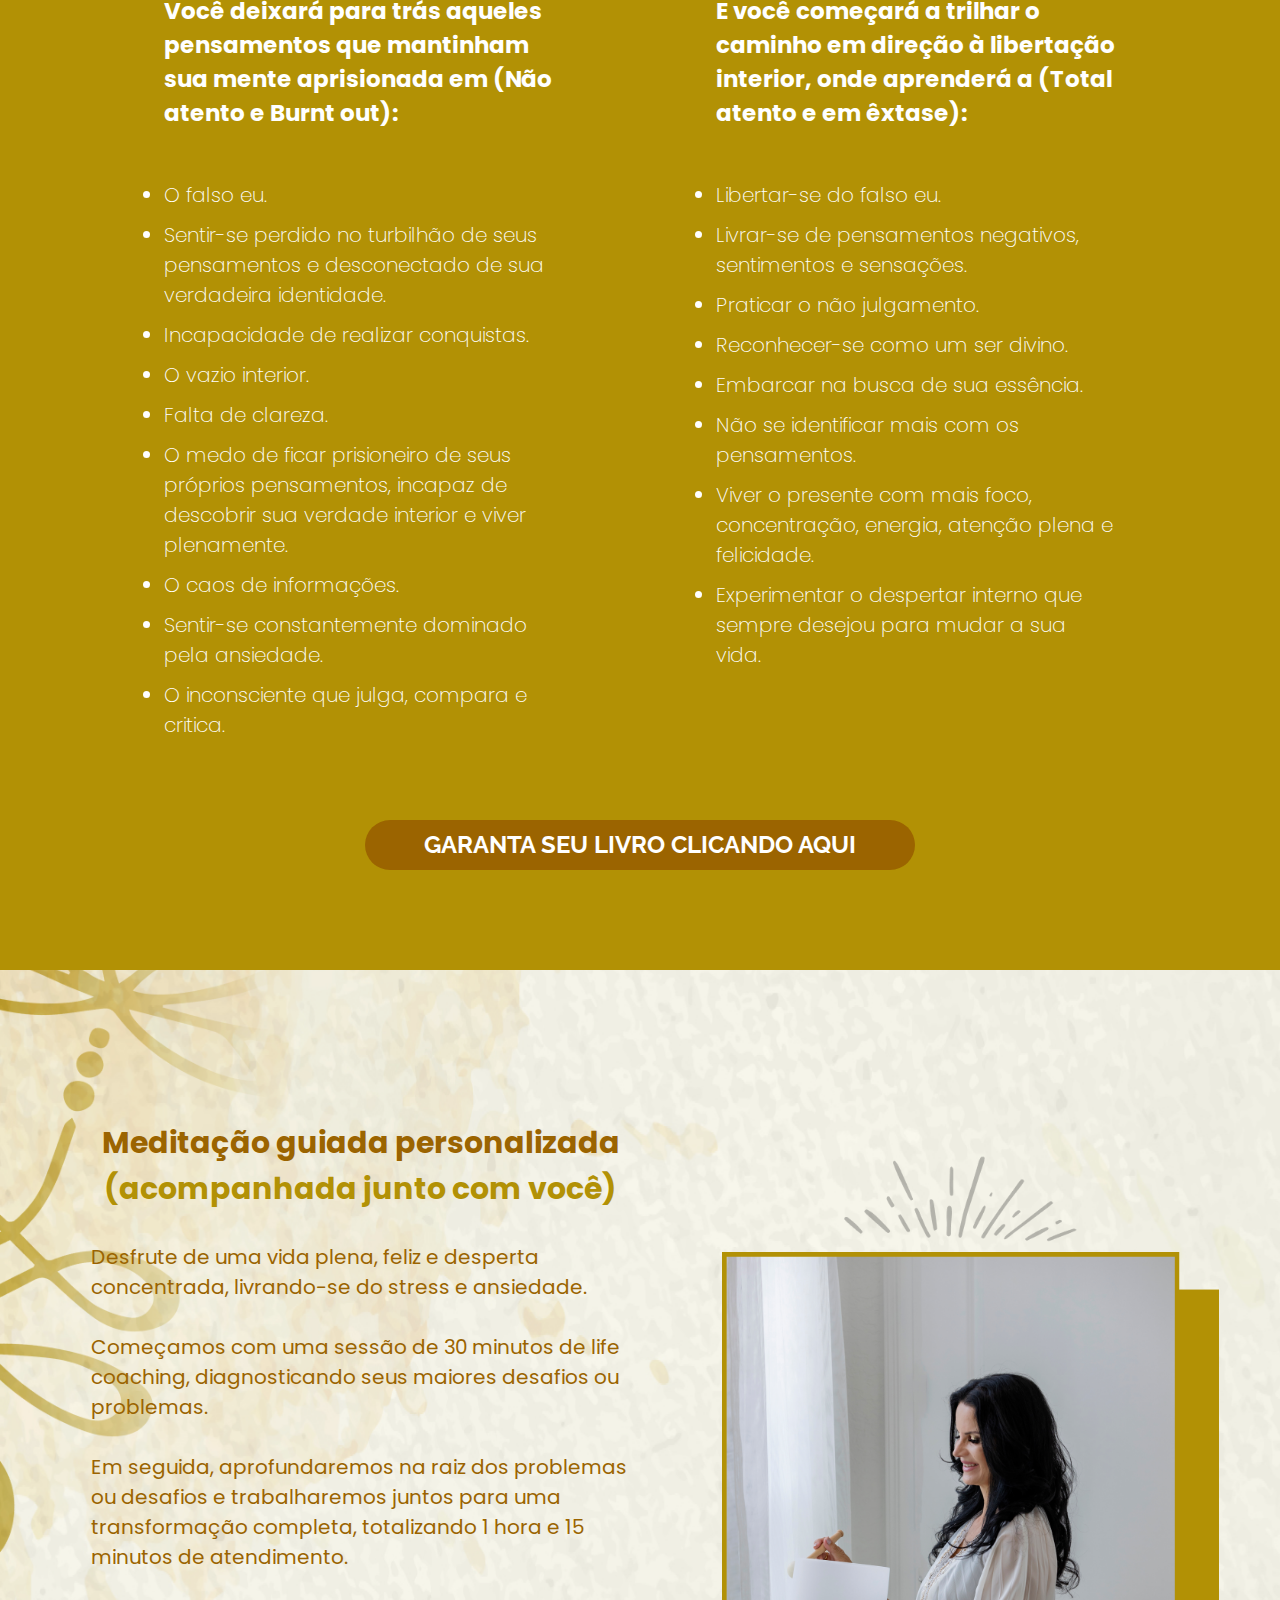
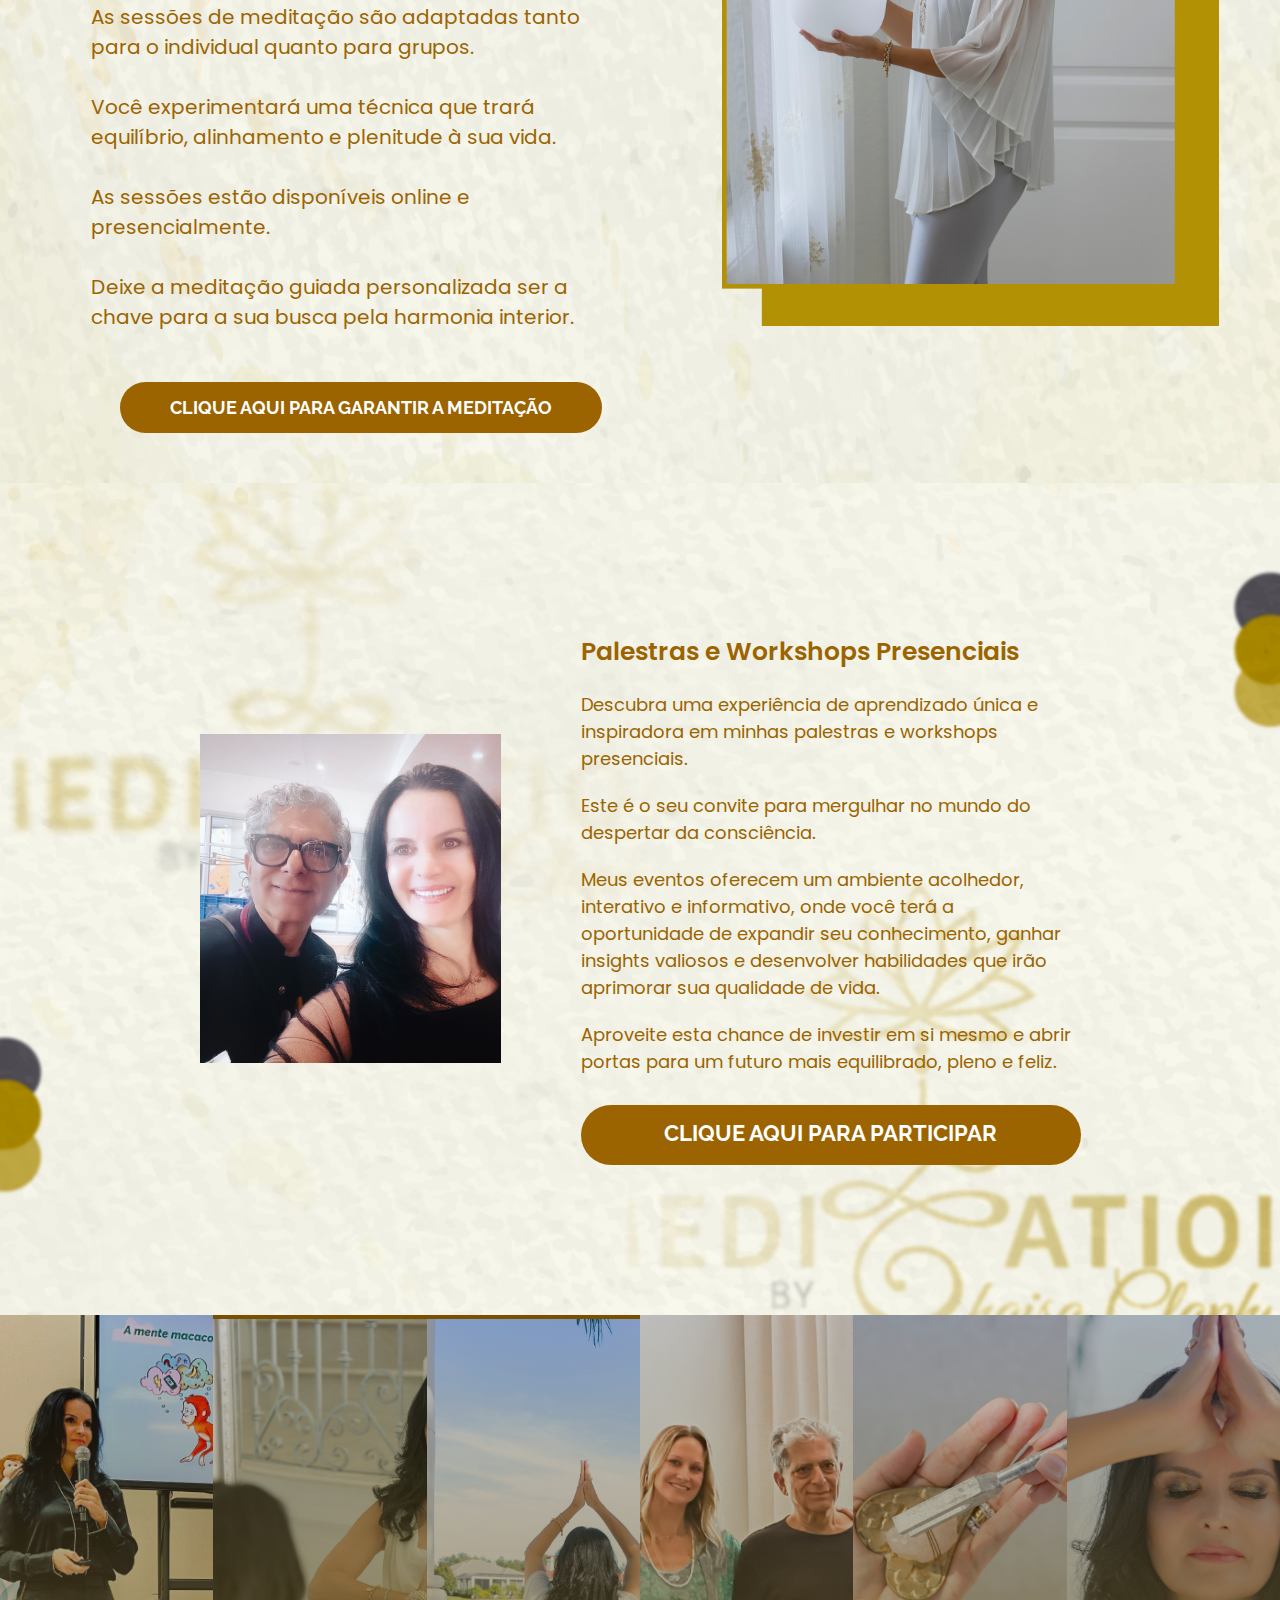
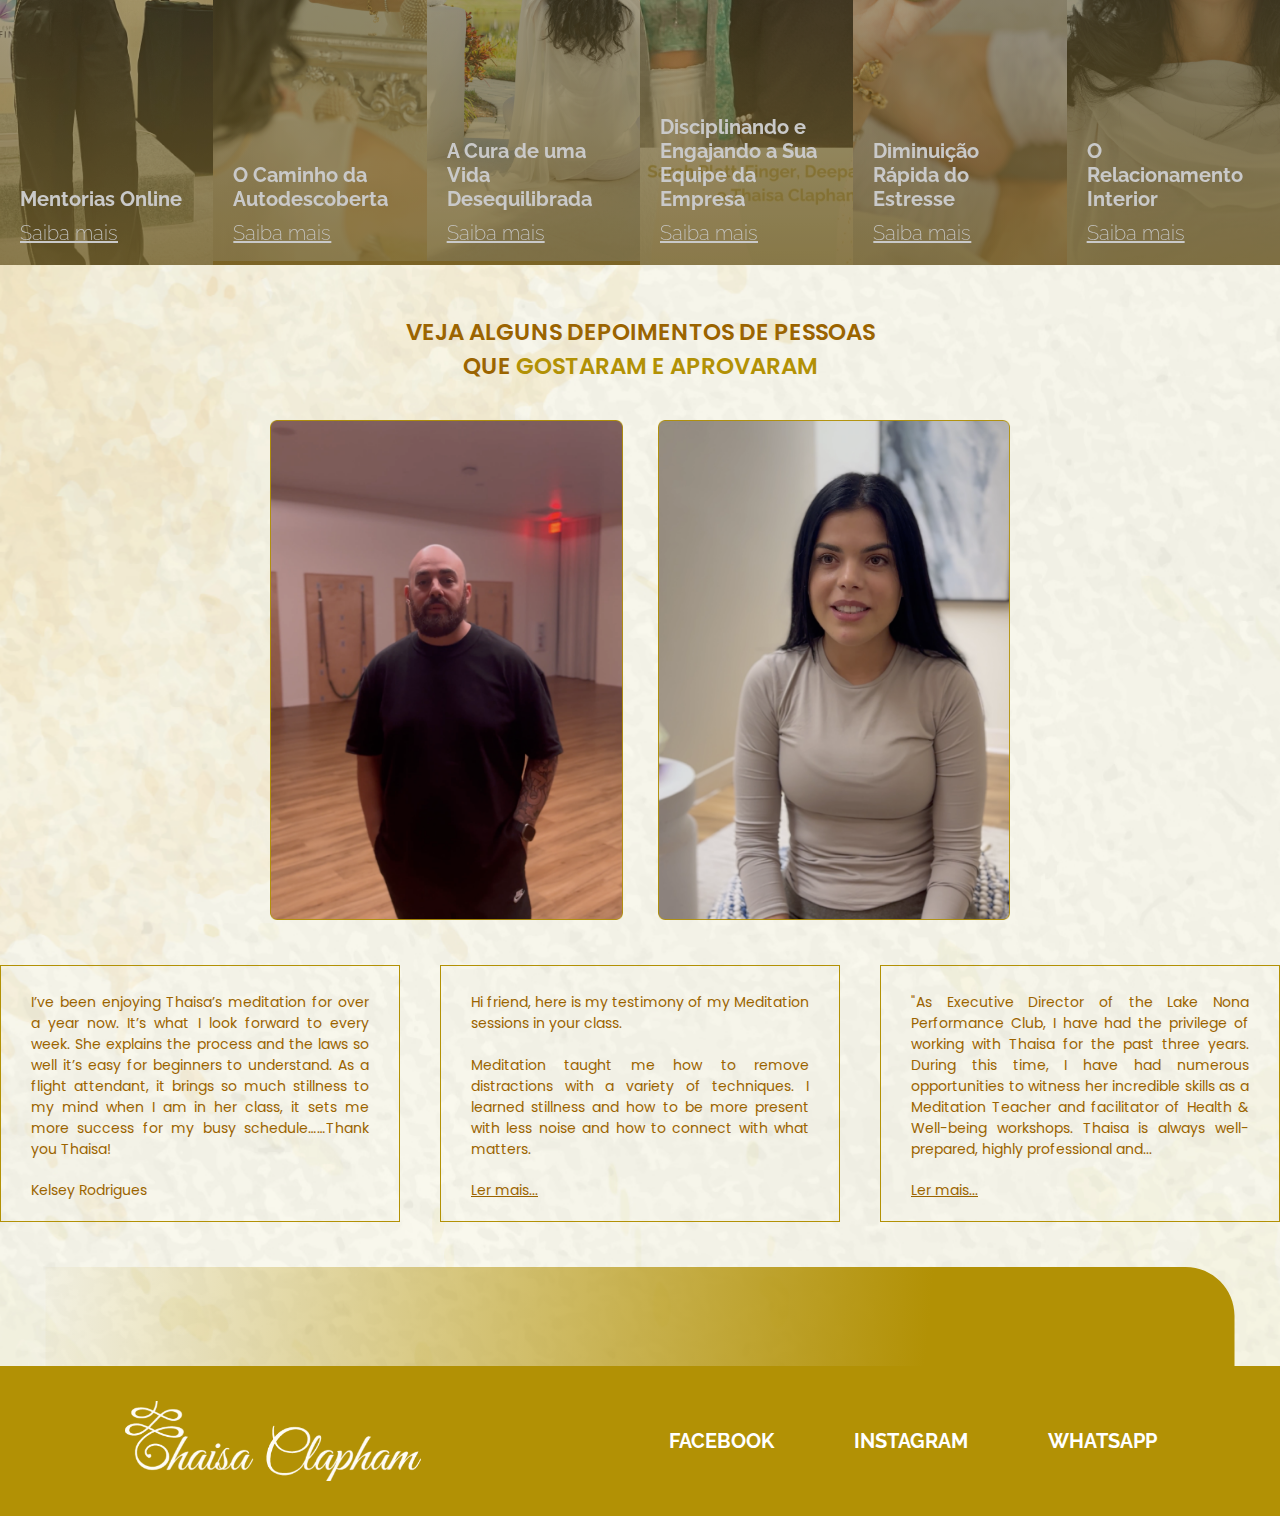
==== commit a88825a9: "fix breakpoints" ====
--- a/index.html
+++ b/index.html
@@ -1,5 +1,5 @@
 <!DOCTYPE html>
-<html lang="en">
+<html lang="pt-BR">
 
 <head>
     <meta charset="UTF-8">
@@ -43,6 +43,19 @@
 
 <body>
     <section id="home" class="home">
+        <div>
+            <a href="https://thaisaclapham.com/" class="space-button-bandeira">
+                <img src="./assets/img/brasil.png" alt="">
+            </a>
+            <a href="https://thaisaclapham-com.translate.goog/?_x_tr_sl=pt&_x_tr_tl=es&_x_tr_hl=pt-BR&_x_tr_pto=wapp"
+                class="space-button-bandeira">
+                <img src="./assets/img/espanha.png" alt="">
+            </a>
+            <a href="https://thaisaclapham-com.translate.goog/?_x_tr_sl=pt&_x_tr_tl=en&_x_tr_hl=pt-BR&_x_tr_pto=wapp"
+                class="space-button-bandeira">
+                <img src="./assets/img/ingles.png" alt="">
+            </a>
+        </div>
         <nav class="nav-desk ">
             <img src="./assets/img/logo_nav.png">
             <ul class="nav-list">
@@ -238,7 +251,7 @@
                         </p>
                     </li>
                 </ul>
-                <a href="#" class="cta-service">Clique aqui para garantir a meditação</a>
+                <a href="#" class="cta-service ">Clique aqui para garantir a meditação</a>
             </div>
         </div>
     </section>
--- a/assets/css/style.css
+++ b/assets/css/style.css
@@ -74,7 +74,7 @@
     -webkit-backdrop-filter: blur(13.5px);
     border-radius: 7.6rem;
     width: 60%;
-    margin: 5rem auto 1rem auto;
+    margin: 1rem auto 1rem auto;
 }
 
 .cta-nav {
@@ -210,8 +210,7 @@
     font-family: var(--ff-primary);
     font-weight: bold;
     font-size: 2rem;
-    background: rgb(0, 0, 0);
-    background: linear-gradient(270deg, rgba(0, 0, 0, 0.7161239495798319) 42%, rgba(0, 0, 0, 0.2987570028011205) 100%, rgba(0, 0, 0, 0) 100%);
+    background-color: var(--color-primary);
     color: var(--white);
     border-radius: 2rem;
     width: 25rem;
@@ -494,8 +493,7 @@
 .get-book {
     font-family: var(--ff-primary);
     font-weight: bold;
-    background: rgb(0, 0, 0);
-    background: linear-gradient(270deg, rgba(0, 0, 0, 0.427608543417367) 14%, rgba(0, 0, 0, 0.8057598039215687) 50%, rgba(0, 0, 0, 0.43040966386554624) 83%);
+    background-color: var(--color-primary);
     color: var(--white);
     font-size: 2.4rem;
     width: 55rem;
@@ -791,7 +789,7 @@
 }
 
 .feedback-img {
-    width: 108%;
+    width: 100%;
     margin-bottom: -5px;
 
 }
@@ -918,6 +916,8 @@
     }
 
     .testimonials-box {
+        display: flex;
+        width: 100%;
         gap: 4rem;
         margin: 4.5rem 2rem;
     }
@@ -968,17 +968,22 @@
         width: 60rem;
     }
 
+    .book {}
+
     .book-content {
         gap: 8rem;
+        display: flex;
+        width: 80%;
+
     }
 
     .book-content-title {
         font-size: 2.3rem;
-        width: 55rem;
+        width: 40rem;
     }
 
     .book-content-list-item {
-        width: 55rem;
+        width: 40rem;
     }
 
     .get-book {
@@ -990,13 +995,14 @@
     }
 
     .workshop-box {
+
         margin: 10rem auto;
         padding: 5rem 8rem;
         gap: 8rem;
     }
 
     .workshop-content {
-        width: 70rem;
+        width: 50rem;
     }
 
     .workshop-title {
@@ -1044,7 +1050,7 @@
 }
 
 
-@media only screen and (max-width: 1023px) {
+@media only screen and (max-width: 1024px) {
     .nav {
         width: 90%;
     }
@@ -1707,4 +1713,19 @@
 
 
 
+}
+
+
+
+
+
+.space-button-bandeira {
+    border: none;
+    cursor: pointer;
+    outline: none;
+    text-decoration: none;
+}
+
+.space-button-bandeira img {
+    max-width: 50px;
 }